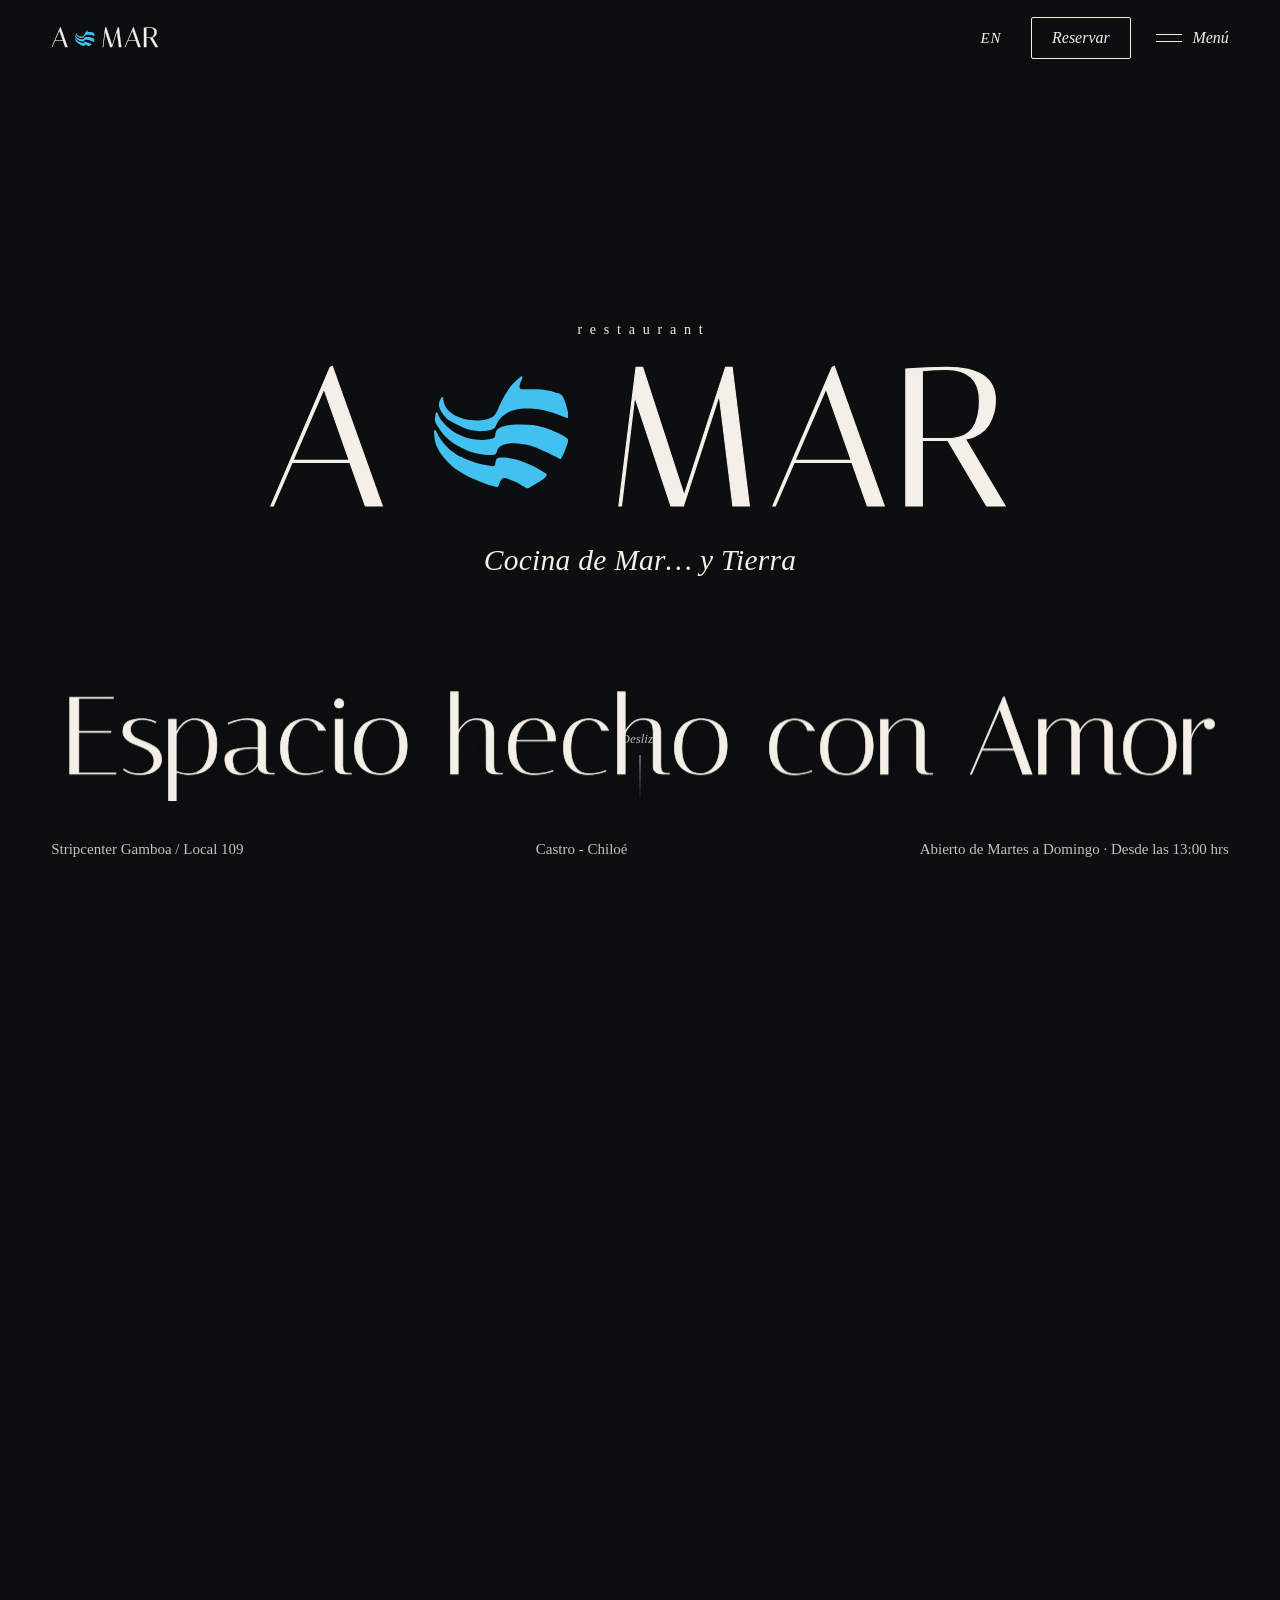
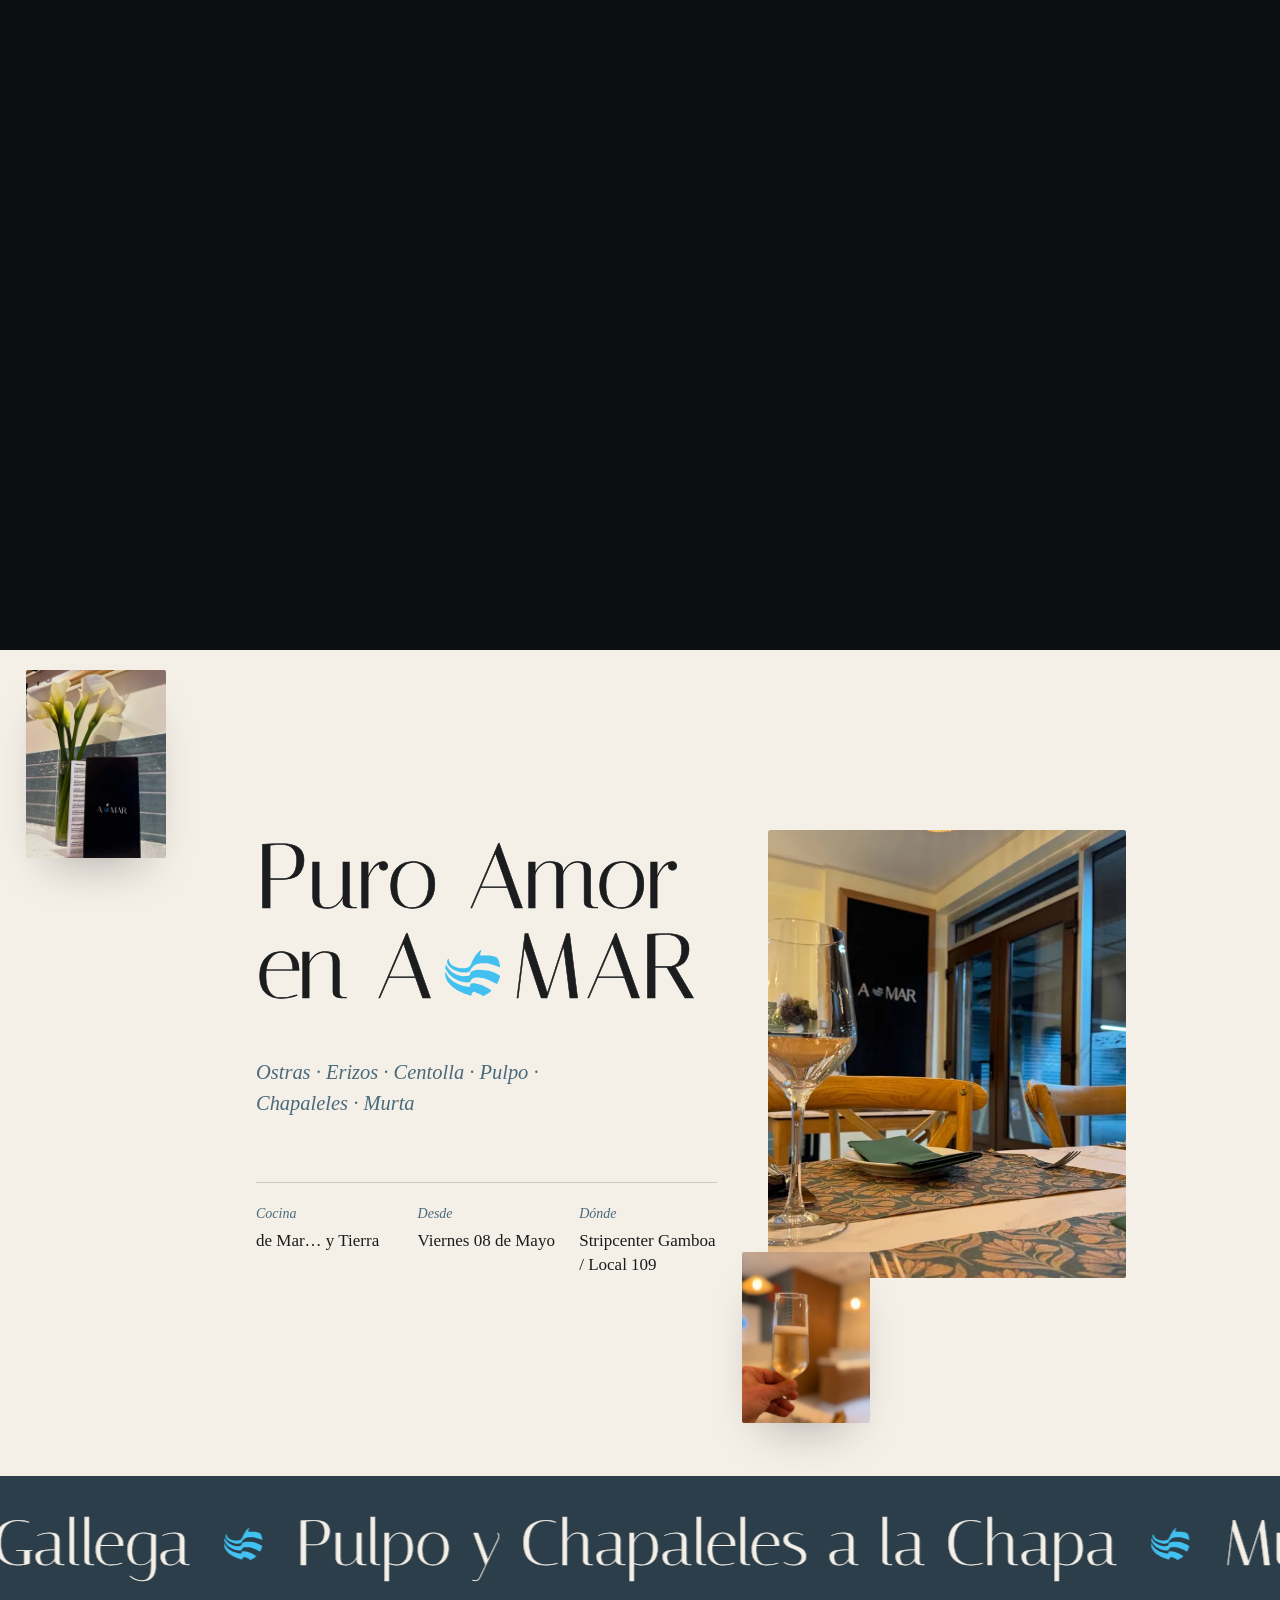
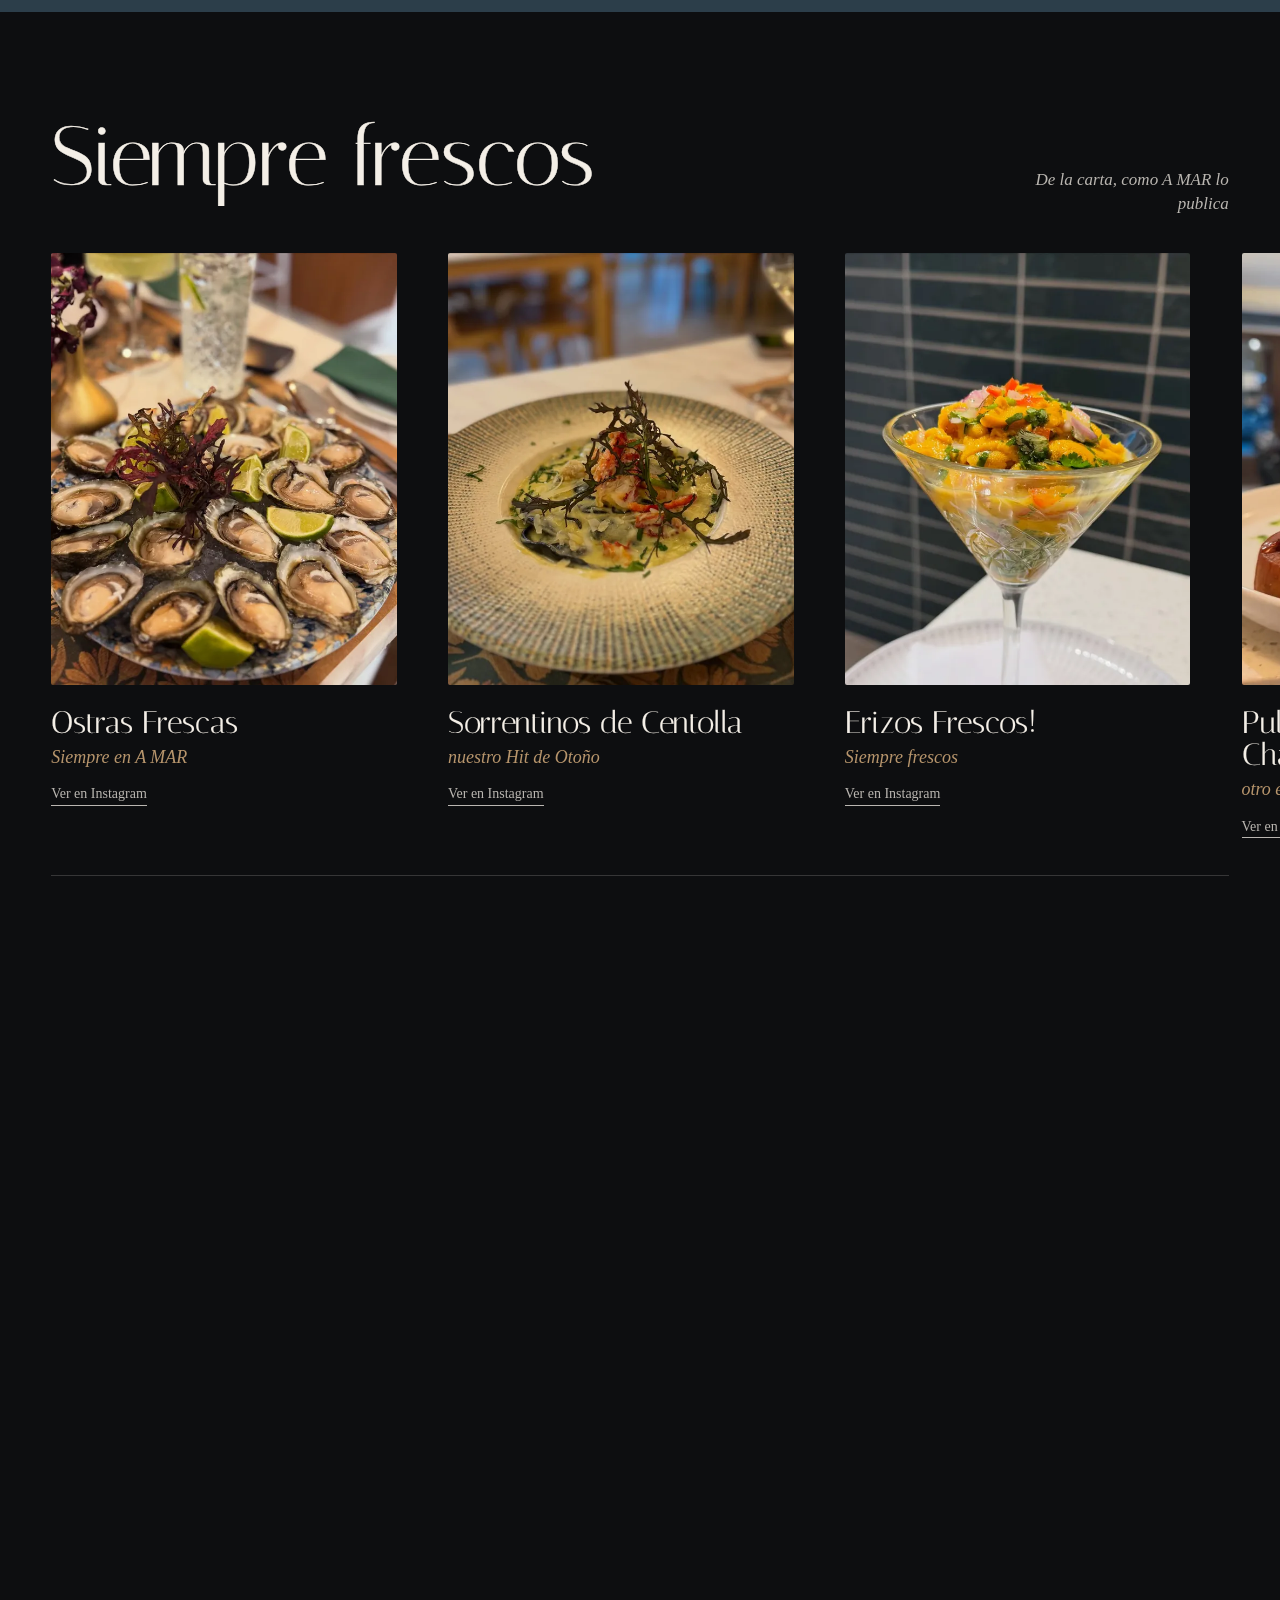
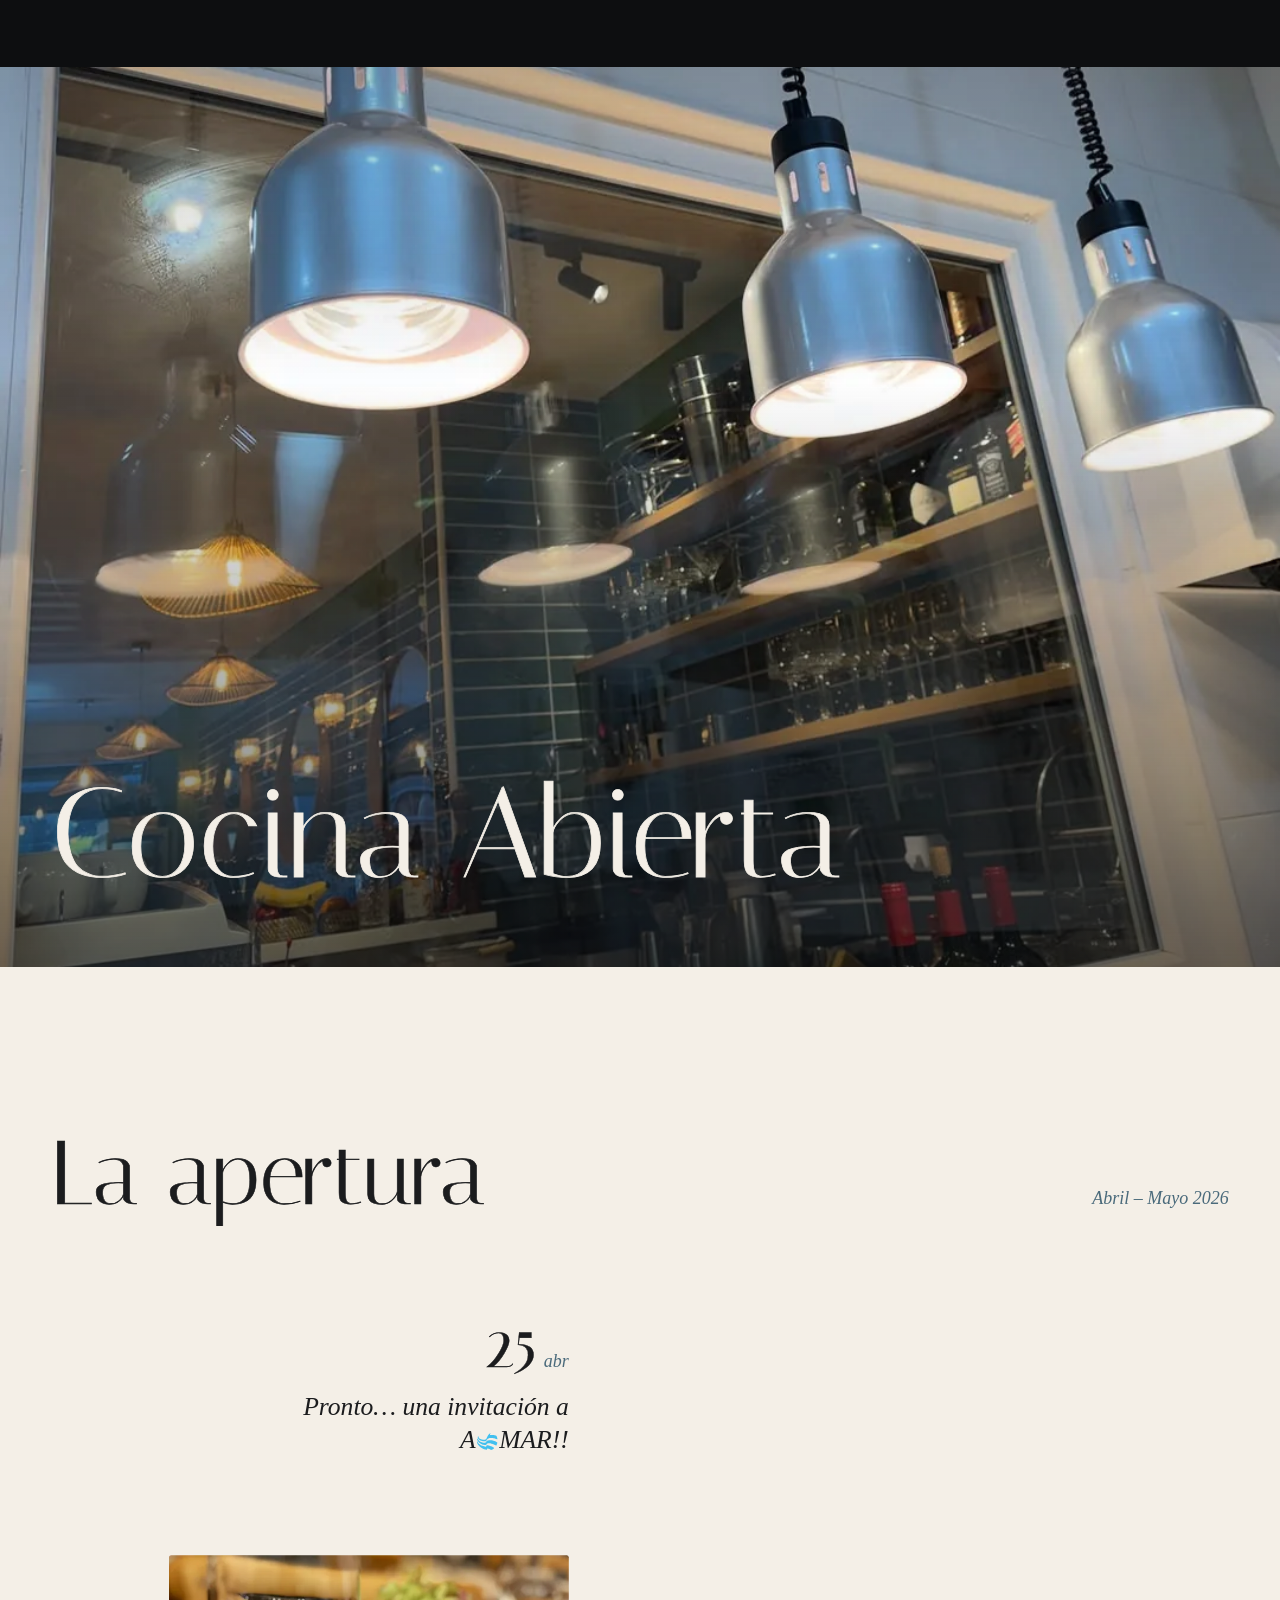
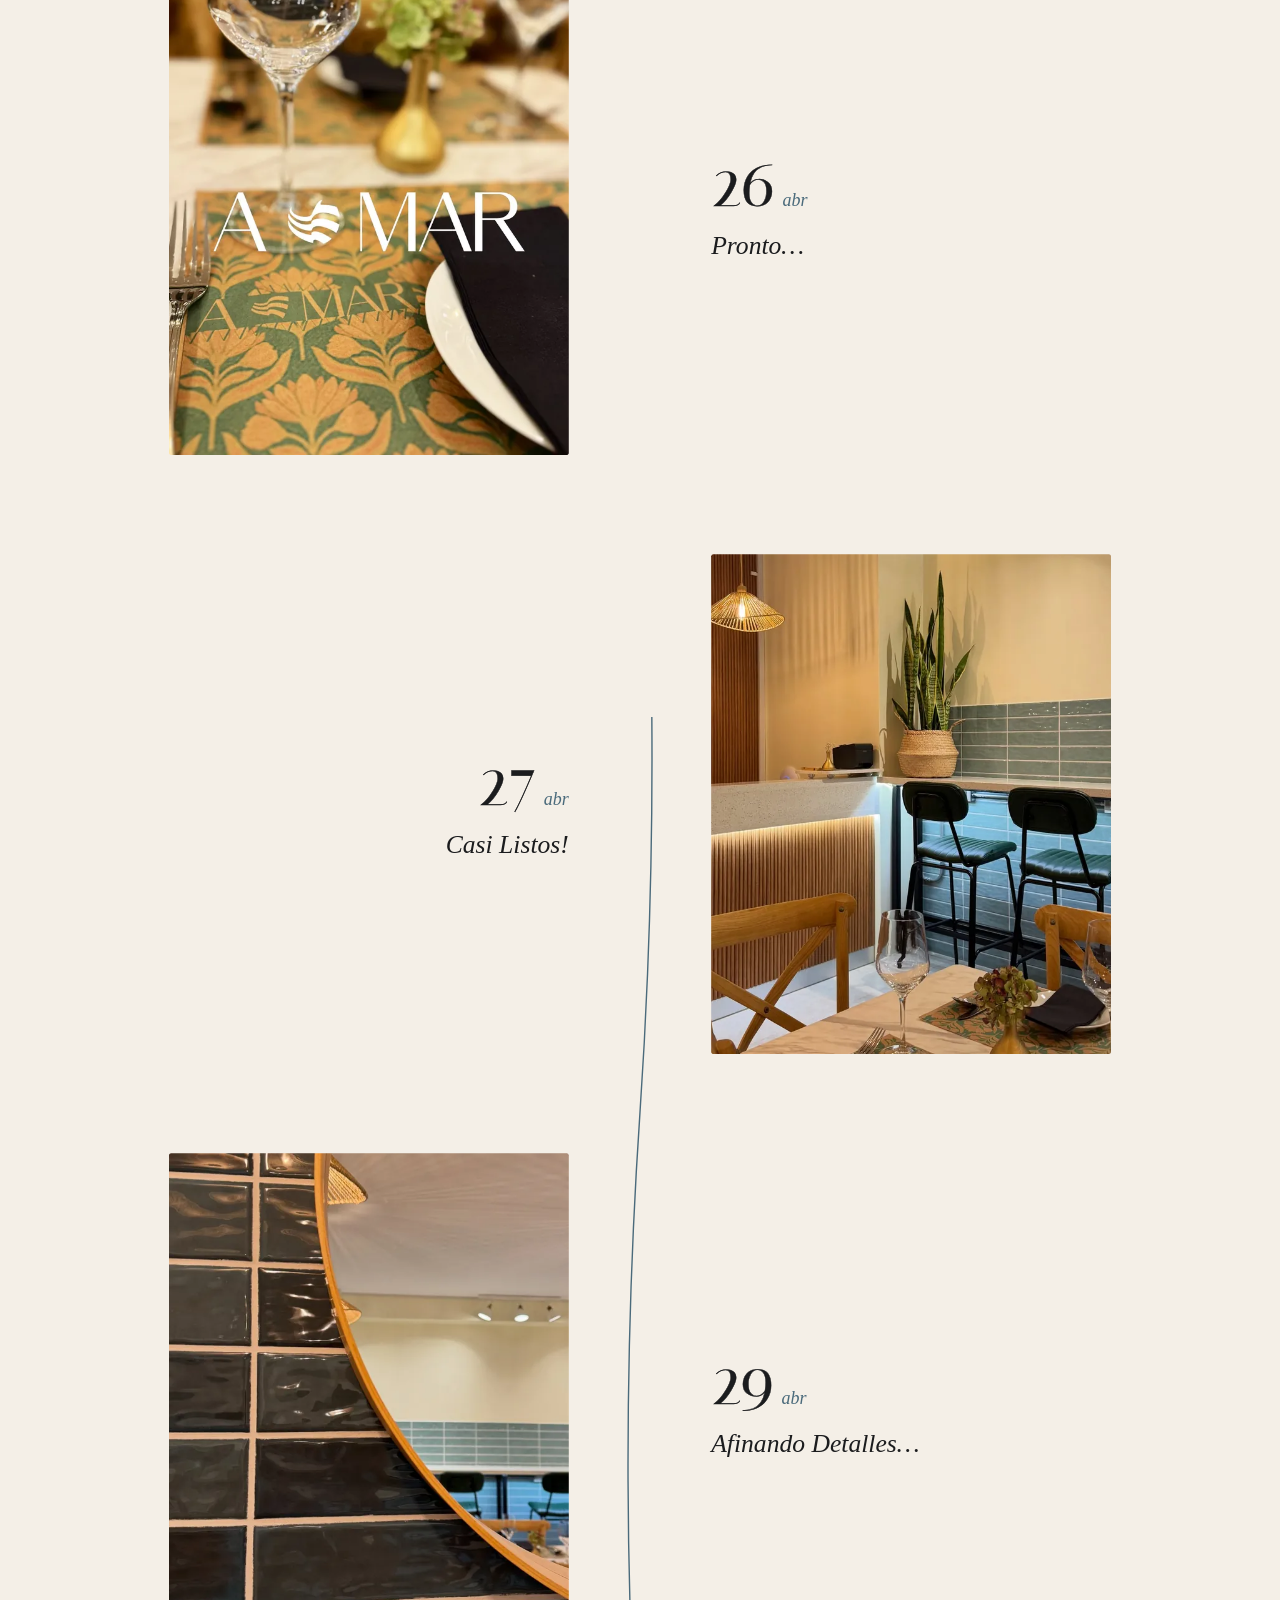
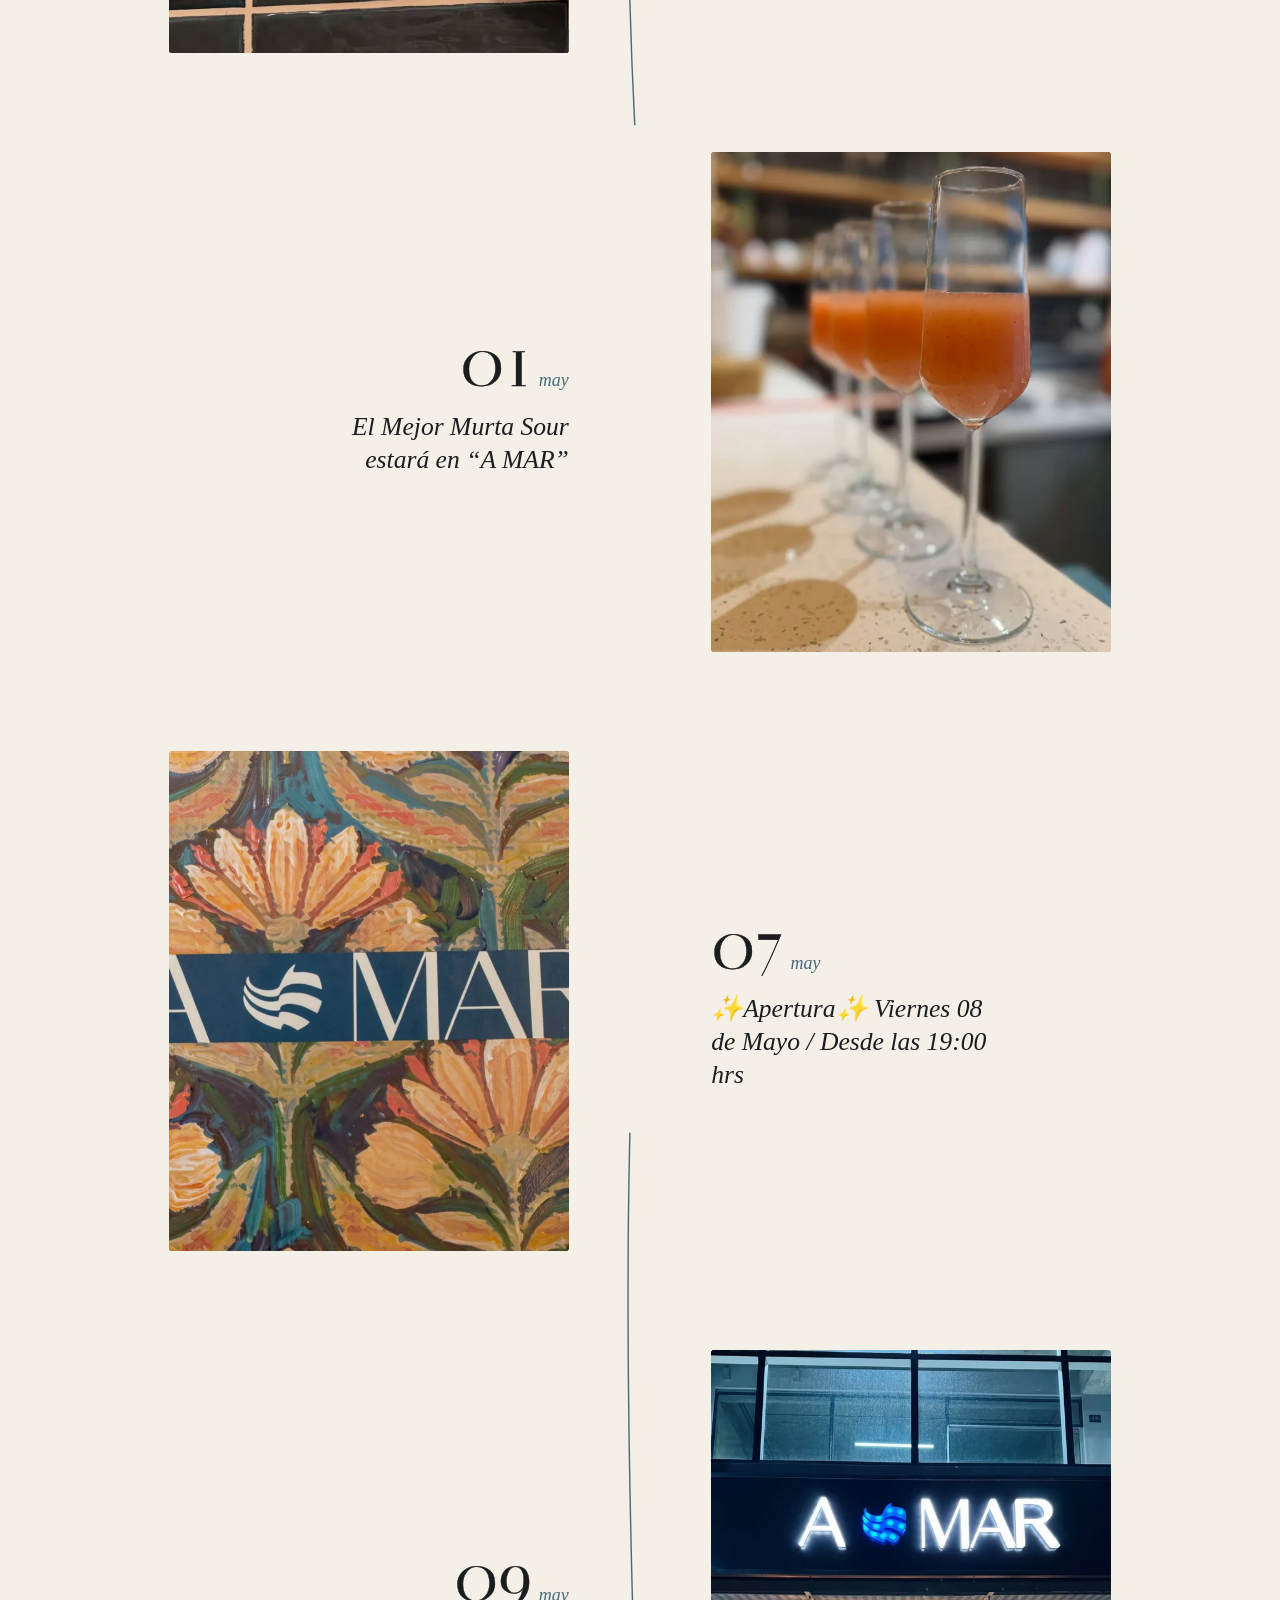
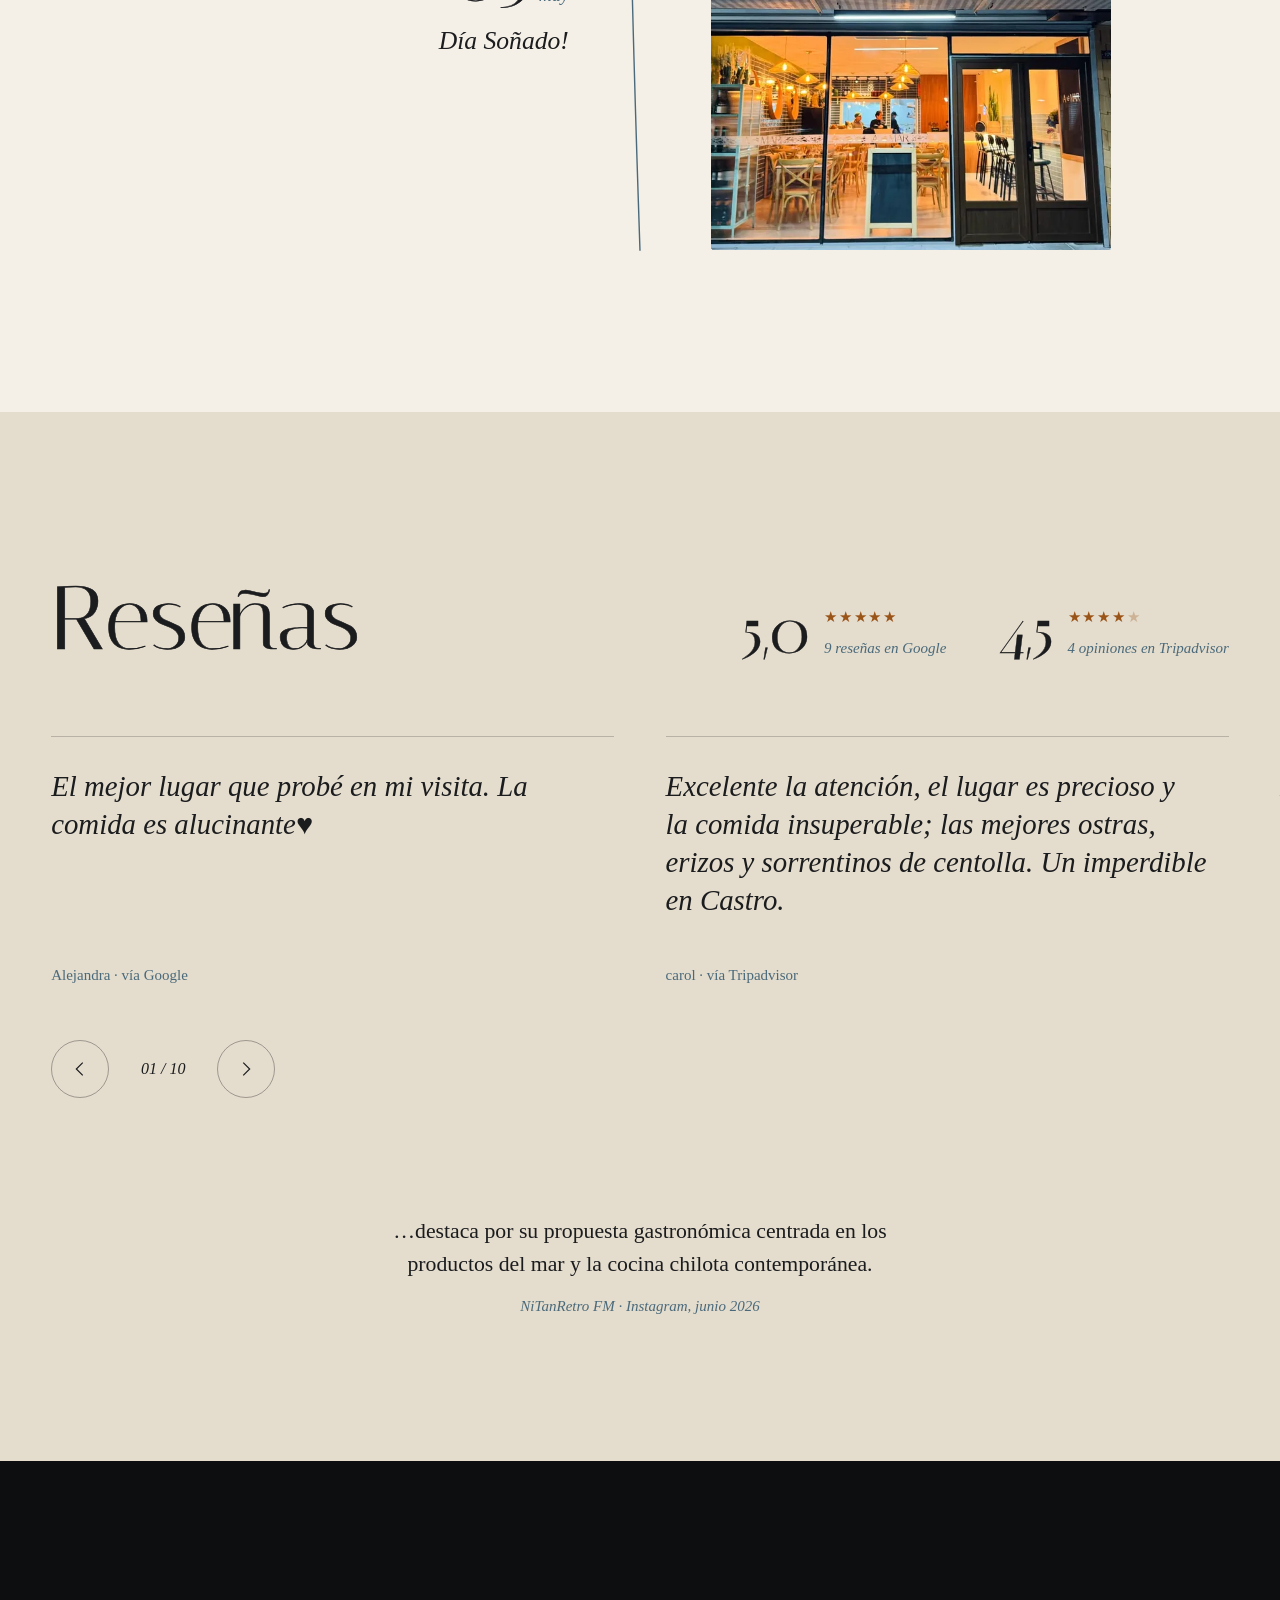
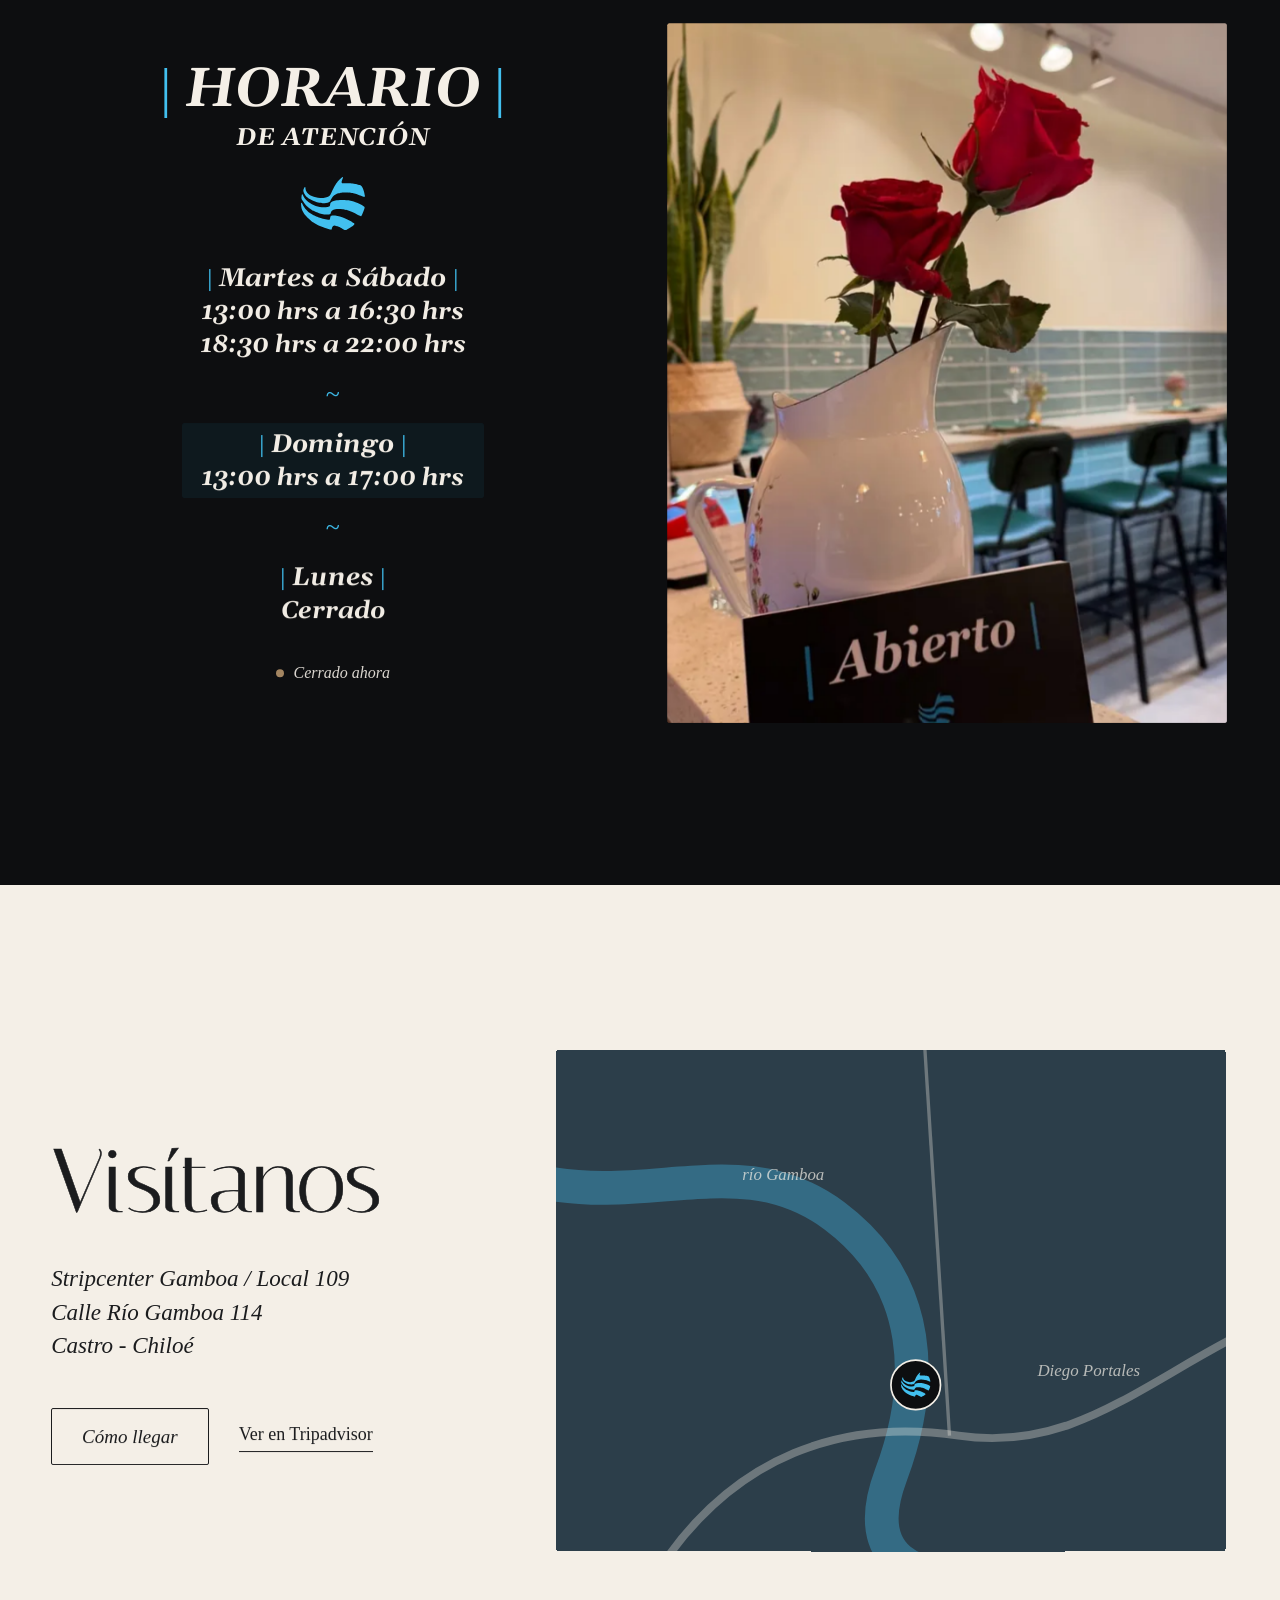
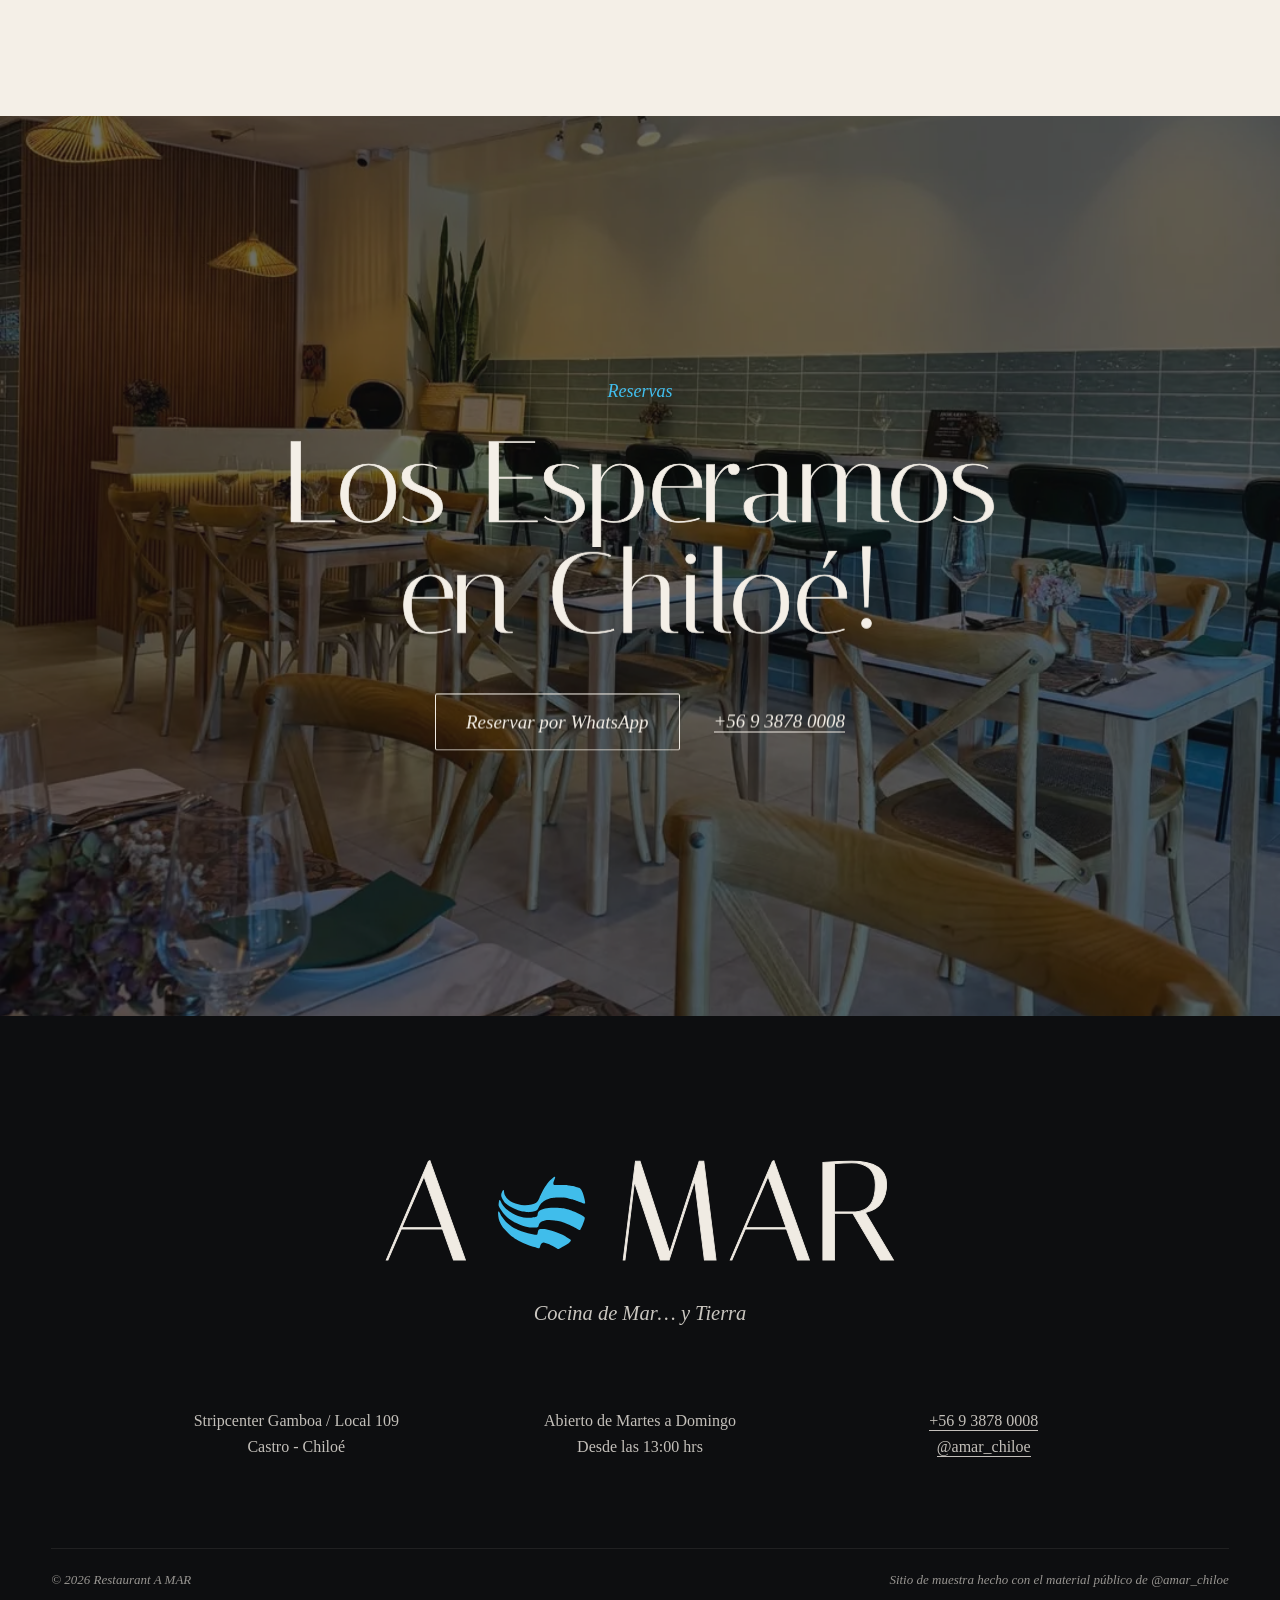
==== public/index.html @ 4e1a50ec "F06–F16: guion, medios, dirección de arte y sitio completo (portada con la ola como ventana, carta, " ====
<!doctype html>
<html lang="es" class="no-js">
<head>
<meta charset="utf-8">
<meta name="viewport" content="width=device-width, initial-scale=1, viewport-fit=cover">
<title data-title-en="A MAR · Cocina de Mar… y Tierra · Castro, Chiloé">A MAR · Cocina de Mar… y Tierra · Castro, Chiloé</title>
<meta name="description" content="Restaurant A MAR, cocina de mar… y tierra en el Stripcenter Gamboa, local 109, Castro, Chiloé. Ostras y erizos frescos, sorrentinos de centolla, pulpo a la gallega y murta sour. Abierto de martes a domingo desde las 13:00 hrs." data-meta-en="Restaurant A MAR, sea… and land cooking at Stripcenter Gamboa, unit 109, Castro, Chiloé. Fresh oysters and sea urchin, crab sorrentinos, Galician octopus and murta sour. Open Tuesday to Sunday from 1 pm.">
<meta name="theme-color" content="#0d0e10">
<link rel="canonical" href="https://amarchiloe.pages.dev/">
<meta property="og:title" content="A MAR · Cocina de Mar… y Tierra">
<meta property="og:description" content="Restaurant en el Stripcenter Gamboa, local 109 · Castro, Chiloé. Abierto de martes a domingo desde las 13:00 hrs.">
<meta property="og:image" content="https://amarchiloe.pages.dev/assets/og.jpg">
<meta property="og:image:width" content="1200">
<meta property="og:image:height" content="630">
<meta property="og:image:alt" content="Logotipo de A MAR sobre el salón del restaurante">
<meta property="og:type" content="website">
<meta property="og:locale" content="es_CL">
<meta property="og:locale:alternate" content="en_US">
<meta property="og:site_name" content="A MAR">
<meta property="og:url" content="https://amarchiloe.pages.dev/">
<meta name="twitter:card" content="summary_large_image">
<meta name="twitter:title" content="A MAR · Cocina de Mar… y Tierra">
<meta name="twitter:image" content="https://amarchiloe.pages.dev/assets/og.jpg">
<link rel="icon" href="brand/logo/favicon.svg" type="image/svg+xml">
<link rel="icon" href="brand/logo/favicon.ico" sizes="48x48">
<link rel="apple-touch-icon" href="brand/logo/favicon-180.png">
<link rel="preload" href="assets/fonts/italiana-latin-400-normal.woff2" as="font" type="font/woff2" crossorigin>
<link rel="preload" href="assets/fonts/gelasio-latin-400-normal.woff2" as="font" type="font/woff2" crossorigin>
<link rel="preload" href="assets/fonts/gelasio-latin-400-italic.woff2" as="font" type="font/woff2" crossorigin>
<link rel="preload" href="assets/fonts/gelasio-latin-700-italic.woff2" as="font" type="font/woff2" crossorigin>
<link rel="preload" href="assets/img/salon-1800.webp" as="image" type="image/webp">
<link rel="stylesheet" href="css/main.css">
<script>document.documentElement.classList.replace('no-js','js');if(matchMedia('(prefers-reduced-motion: reduce)').matches)document.documentElement.classList.add('reduced');</script>
<script type="application/ld+json">
{"@context":"https://schema.org","@type":"Restaurant","name":"A MAR","alternateName":"Restaurant A MAR","url":"https://amarchiloe.pages.dev/","image":"https://amarchiloe.pages.dev/assets/og.jpg","telephone":"+56 9 3878 0008","servesCuisine":["Pescados y mariscos","Chilena"],"address":{"@type":"PostalAddress","streetAddress":"Calle Río Gamboa 114, local 109","addressLocality":"Castro","addressRegion":"Los Lagos","postalCode":"5700000","addressCountry":"CL"},"geo":{"@type":"GeoCoordinates","latitude":-42.4805899,"longitude":-73.7720604},"openingHoursSpecification":[{"@type":"OpeningHoursSpecification","dayOfWeek":["Tuesday","Wednesday","Thursday","Friday","Saturday"],"opens":"13:00","closes":"16:30"},{"@type":"OpeningHoursSpecification","dayOfWeek":["Tuesday","Wednesday","Thursday","Friday","Saturday"],"opens":"18:30","closes":"22:00"},{"@type":"OpeningHoursSpecification","dayOfWeek":"Sunday","opens":"13:00","closes":"17:00"}],"sameAs":["https://www.instagram.com/amar_chiloe/","https://www.tripadvisor.cl/Restaurant_Review-g317804-d34499300-Reviews-A_Mar_Chiloe-Castro_Isla_Chiloe_Los_Lagos_Region.html"]}
</script>
</head>
<body>
<a class="skip" href="#main" data-l="Skip to content">Saltar al contenido</a>

<div class="pre" id="pre" aria-hidden="true">
  <svg class="pre__iso" viewBox="0 0 100 83.35"><path d="M69.92 83.09C70.17 83 70.78 82.69 71.27 82.39C72.58 81.62 73.6 81.02 75.25 80.08C79.19 77.83 80.64 76.83 82.08 75.42C83.93 73.57 83.98 73.01 82.42 71.99C82.21 71.85 81.75 71.54 81.4 71.29C81.04 71.04 80.23 70.53 79.61 70.15C78.98 69.77 78.34 69.37 78.19 69.27C77.43 68.76 74.05 66.98 72.52 66.28C66.59 63.6 61.88 62 57.22 61.11C53.75 60.44 52.97 60.35 50.84 60.34C47.78 60.33 46.51 60.78 46 62.08C45.88 62.39 45.46 64.3 45.32 65.24C45.19 65.99 45.09 66.27 44.82 66.52C44.42 66.9 44.13 66.92 42.31 66.67C36.61 65.88 31.78 64.69 26.79 62.83C25.13 62.21 22.23 60.97 21.49 60.57C21.22 60.42 20.58 60.13 20.07 59.92C19.56 59.72 19.01 59.48 18.86 59.4C18.19 59.07 16.28 57.92 15.82 57.58C15.55 57.38 14.93 56.93 14.43 56.59C10.41 53.8 7.22 50.46 4.58 46.32C3.44 44.51 3.21 44.1 2.23 42.09C1.34 40.28 1.17 40.04 0.76 40.04C0.22 40.04 -0 40.73 0.07 42.2C0.28 47.22 1.09 50.63 2.88 54.01C3.5 55.21 3.95 55.95 5.21 57.86C5.44 58.21 5.86 58.76 6.14 59.08C6.43 59.4 6.92 59.96 7.24 60.33C10.67 64.3 14.94 68.31 17.26 69.75C17.55 69.93 18.2 70.35 18.7 70.68C19.21 71.02 19.83 71.41 20.08 71.54C20.33 71.68 20.87 72 21.27 72.25C21.68 72.5 22.5 72.96 23.1 73.28C23.69 73.59 24.42 73.99 24.72 74.16C27.33 75.68 35.71 79.17 39.24 80.21C39.75 80.36 40.82 80.7 41.6 80.95C42.37 81.21 43.53 81.55 44.16 81.72C44.8 81.89 45.58 82.11 45.92 82.2C47.39 82.61 47.66 82.4 48.26 80.33C48.83 78.33 49.21 77.62 50.25 76.63C51.55 75.37 52.32 75.34 55.13 76.42C55.6 76.61 56.43 76.93 56.99 77.14C59.69 78.19 60.89 78.73 62.67 79.71C63.5 80.17 66.8 82.13 67.96 82.84C68.68 83.3 69.17 83.36 69.92 83.09ZM94.07 61.28C94.18 61.18 94.36 60.92 94.49 60.69C94.61 60.45 94.9 59.91 95.14 59.48C96.05 57.84 97.61 54.06 98.65 50.94C99.92 47.18 99.85 46.84 97.34 45.18C94.9 43.56 89.36 40.96 85.18 39.48C84.6 39.28 83.73 38.96 83.25 38.77C82.01 38.3 80.25 37.8 77.28 37.11C74.27 36.41 74.05 36.38 65.33 35.98C61.55 35.81 56.77 36.12 53.83 36.73C49.97 37.53 46.98 39.12 46.15 40.8C45.84 41.44 45.76 41.75 45.48 43.28C45.07 45.55 44.75 45.91 42.66 46.48C41.82 46.72 39.57 47.1 38.12 47.26C37.06 47.38 33.86 47.43 32.67 47.34C27.8 46.96 24.43 46.09 19.59 43.93C17.37 42.96 15.43 41.83 12.7 39.95C10.38 38.36 8.15 36.31 6.81 34.54C6.47 34.09 6.01 33.5 5.77 33.21C4.93 32.2 3.96 30.47 3.1 28.47C2.52 27.13 2.34 26.87 1.97 26.87C1.47 26.87 1.25 27.41 0.98 29.34C0.4 33.42 0.5 33.85 2.72 37.27C5.37 41.34 6.55 42.91 8.45 44.81C11 47.37 13.97 49.68 16.92 51.38C18.63 52.36 18.88 52.49 20.29 53.18C24.99 55.49 26.9 56.22 30.96 57.24C35.5 58.4 40.45 58.86 43.82 58.46C45.32 58.28 46.1 57.74 46.4 56.65C47.05 54.26 47.5 53.47 48.85 52.39C49.83 51.59 51.32 50.95 53.57 50.36C56.36 49.64 61.14 49.67 65.19 50.44C65.77 50.54 66.76 50.73 67.39 50.84C68.93 51.13 72.17 51.82 72.73 52C76.35 53.1 83.59 56.3 88.28 58.85C88.71 59.08 89.44 59.44 89.92 59.65C90.81 60.04 91.07 60.18 91.92 60.73C93.1 61.48 93.66 61.62 94.07 61.28ZM36.5 40.85C40.5 40.69 43.45 39.88 44.79 38.57C45.4 37.96 45.63 37.62 46.12 36.54C46.69 35.27 47.58 33.62 48 33.05C48.18 32.79 48.54 32.29 48.78 31.94C49.66 30.63 51.58 28.91 53.27 27.92C55.82 26.41 56.19 26.24 58.44 25.54C60.88 24.77 61.26 24.69 63.33 24.42C65.6 24.12 70.85 24 73.46 24.2C76.98 24.46 78.82 24.71 80.65 25.19C81.08 25.29 82.31 25.6 83.39 25.86C84.47 26.12 85.83 26.5 86.43 26.71C87.02 26.9 88.22 27.3 89.09 27.58C89.96 27.87 90.97 28.22 91.32 28.37C91.67 28.52 92.34 28.78 92.81 28.95C93.27 29.11 94.08 29.41 94.61 29.61C95.13 29.82 95.99 30.13 96.5 30.31C97.01 30.49 97.73 30.75 98.11 30.88C98.84 31.15 99.1 31.17 99.46 31.03C99.96 30.82 100 30.37 99.66 28.64C99.54 27.98 99.35 27.01 99.26 26.47C98.97 24.81 97.65 20.2 96.95 18.45C95.84 15.65 95.05 14.41 93.86 13.58C93.18 13.11 92.83 12.97 91.66 12.66C91.12 12.53 90.08 12.21 89.36 11.97C88.64 11.73 87.57 11.43 87 11.3C86.43 11.18 85.78 11.02 85.57 10.97C84.97 10.81 80.59 10.08 79.57 9.97C78.23 9.81 75.68 9.71 74.07 9.75C73.29 9.76 71.01 9.81 69.01 9.85C64.56 9.95 64.45 9.95 63.93 9.44C63.03 8.57 63.27 6.79 64.71 3.53C65.49 1.78 65.71 0.66 65.36 0.31C65.06 0 64.66 0.13 63.79 0.84C63.24 1.29 62.96 1.55 60.81 3.55C59.14 5.11 56.95 7.48 56.33 8.41C56.18 8.63 55.85 9.1 55.59 9.45C54.98 10.29 53.81 12.09 52.89 13.61C51.84 15.33 48.62 21.81 47.57 24.31C46.27 27.39 45.02 29.27 43.71 30.13C40.79 32.05 35.67 33.06 29.83 32.88C25.28 32.73 20.96 31.72 16.92 29.88C13.12 28.14 9.71 25.1 8.28 22.18C7.41 20.4 7.23 19.78 6.97 17.68C6.78 16.19 6.74 16.02 6.52 15.8C6.07 15.35 5.45 15.92 4.7 17.5C3.27 20.51 3.29 22.16 4.81 25.39C5.22 26.25 5.41 26.57 6.44 28.06C7.56 29.68 8.17 30.37 9.35 31.42C10.42 32.37 10.74 32.61 11.46 33.02C11.81 33.22 12.38 33.56 12.73 33.79C14.33 34.79 18.63 36.94 21.04 37.93C23.51 38.95 26.53 39.9 28.36 40.25C29.55 40.48 32.53 40.82 33.7 40.87C34.72 40.91 34.97 40.91 36.5 40.85Z"/></svg>
</div>

<header class="nav" id="nav">
  <a class="nav__logo" href="#inicio" aria-label="A MAR, inicio" data-aria-en="A MAR, home">
    <span class="nav__a">A</span><svg class="nav__iso" viewBox="0 0 100 83.35" aria-hidden="true" focusable="false"><path d="M69.92 83.09C70.17 83 70.78 82.69 71.27 82.39C72.58 81.62 73.6 81.02 75.25 80.08C79.19 77.83 80.64 76.83 82.08 75.42C83.93 73.57 83.98 73.01 82.42 71.99C82.21 71.85 81.75 71.54 81.4 71.29C81.04 71.04 80.23 70.53 79.61 70.15C78.98 69.77 78.34 69.37 78.19 69.27C77.43 68.76 74.05 66.98 72.52 66.28C66.59 63.6 61.88 62 57.22 61.11C53.75 60.44 52.97 60.35 50.84 60.34C47.78 60.33 46.51 60.78 46 62.08C45.88 62.39 45.46 64.3 45.32 65.24C45.19 65.99 45.09 66.27 44.82 66.52C44.42 66.9 44.13 66.92 42.31 66.67C36.61 65.88 31.78 64.69 26.79 62.83C25.13 62.21 22.23 60.97 21.49 60.57C21.22 60.42 20.58 60.13 20.07 59.92C19.56 59.72 19.01 59.48 18.86 59.4C18.19 59.07 16.28 57.92 15.82 57.58C15.55 57.38 14.93 56.93 14.43 56.59C10.41 53.8 7.22 50.46 4.58 46.32C3.44 44.51 3.21 44.1 2.23 42.09C1.34 40.28 1.17 40.04 0.76 40.04C0.22 40.04 -0 40.73 0.07 42.2C0.28 47.22 1.09 50.63 2.88 54.01C3.5 55.21 3.95 55.95 5.21 57.86C5.44 58.21 5.86 58.76 6.14 59.08C6.43 59.4 6.92 59.96 7.24 60.33C10.67 64.3 14.94 68.31 17.26 69.75C17.55 69.93 18.2 70.35 18.7 70.68C19.21 71.02 19.83 71.41 20.08 71.54C20.33 71.68 20.87 72 21.27 72.25C21.68 72.5 22.5 72.96 23.1 73.28C23.69 73.59 24.42 73.99 24.72 74.16C27.33 75.68 35.71 79.17 39.24 80.21C39.75 80.36 40.82 80.7 41.6 80.95C42.37 81.21 43.53 81.55 44.16 81.72C44.8 81.89 45.58 82.11 45.92 82.2C47.39 82.61 47.66 82.4 48.26 80.33C48.83 78.33 49.21 77.62 50.25 76.63C51.55 75.37 52.32 75.34 55.13 76.42C55.6 76.61 56.43 76.93 56.99 77.14C59.69 78.19 60.89 78.73 62.67 79.71C63.5 80.17 66.8 82.13 67.96 82.84C68.68 83.3 69.17 83.36 69.92 83.09ZM94.07 61.28C94.18 61.18 94.36 60.92 94.49 60.69C94.61 60.45 94.9 59.91 95.14 59.48C96.05 57.84 97.61 54.06 98.65 50.94C99.92 47.18 99.85 46.84 97.34 45.18C94.9 43.56 89.36 40.96 85.18 39.48C84.6 39.28 83.73 38.96 83.25 38.77C82.01 38.3 80.25 37.8 77.28 37.11C74.27 36.41 74.05 36.38 65.33 35.98C61.55 35.81 56.77 36.12 53.83 36.73C49.97 37.53 46.98 39.12 46.15 40.8C45.84 41.44 45.76 41.75 45.48 43.28C45.07 45.55 44.75 45.91 42.66 46.48C41.82 46.72 39.57 47.1 38.12 47.26C37.06 47.38 33.86 47.43 32.67 47.34C27.8 46.96 24.43 46.09 19.59 43.93C17.37 42.96 15.43 41.83 12.7 39.95C10.38 38.36 8.15 36.31 6.81 34.54C6.47 34.09 6.01 33.5 5.77 33.21C4.93 32.2 3.96 30.47 3.1 28.47C2.52 27.13 2.34 26.87 1.97 26.87C1.47 26.87 1.25 27.41 0.98 29.34C0.4 33.42 0.5 33.85 2.72 37.27C5.37 41.34 6.55 42.91 8.45 44.81C11 47.37 13.97 49.68 16.92 51.38C18.63 52.36 18.88 52.49 20.29 53.18C24.99 55.49 26.9 56.22 30.96 57.24C35.5 58.4 40.45 58.86 43.82 58.46C45.32 58.28 46.1 57.74 46.4 56.65C47.05 54.26 47.5 53.47 48.85 52.39C49.83 51.59 51.32 50.95 53.57 50.36C56.36 49.64 61.14 49.67 65.19 50.44C65.77 50.54 66.76 50.73 67.39 50.84C68.93 51.13 72.17 51.82 72.73 52C76.35 53.1 83.59 56.3 88.28 58.85C88.71 59.08 89.44 59.44 89.92 59.65C90.81 60.04 91.07 60.18 91.92 60.73C93.1 61.48 93.66 61.62 94.07 61.28ZM36.5 40.85C40.5 40.69 43.45 39.88 44.79 38.57C45.4 37.96 45.63 37.62 46.12 36.54C46.69 35.27 47.58 33.62 48 33.05C48.18 32.79 48.54 32.29 48.78 31.94C49.66 30.63 51.58 28.91 53.27 27.92C55.82 26.41 56.19 26.24 58.44 25.54C60.88 24.77 61.26 24.69 63.33 24.42C65.6 24.12 70.85 24 73.46 24.2C76.98 24.46 78.82 24.71 80.65 25.19C81.08 25.29 82.31 25.6 83.39 25.86C84.47 26.12 85.83 26.5 86.43 26.71C87.02 26.9 88.22 27.3 89.09 27.58C89.96 27.87 90.97 28.22 91.32 28.37C91.67 28.52 92.34 28.78 92.81 28.95C93.27 29.11 94.08 29.41 94.61 29.61C95.13 29.82 95.99 30.13 96.5 30.31C97.01 30.49 97.73 30.75 98.11 30.88C98.84 31.15 99.1 31.17 99.46 31.03C99.96 30.82 100 30.37 99.66 28.64C99.54 27.98 99.35 27.01 99.26 26.47C98.97 24.81 97.65 20.2 96.95 18.45C95.84 15.65 95.05 14.41 93.86 13.58C93.18 13.11 92.83 12.97 91.66 12.66C91.12 12.53 90.08 12.21 89.36 11.97C88.64 11.73 87.57 11.43 87 11.3C86.43 11.18 85.78 11.02 85.57 10.97C84.97 10.81 80.59 10.08 79.57 9.97C78.23 9.81 75.68 9.71 74.07 9.75C73.29 9.76 71.01 9.81 69.01 9.85C64.56 9.95 64.45 9.95 63.93 9.44C63.03 8.57 63.27 6.79 64.71 3.53C65.49 1.78 65.71 0.66 65.36 0.31C65.06 0 64.66 0.13 63.79 0.84C63.24 1.29 62.96 1.55 60.81 3.55C59.14 5.11 56.95 7.48 56.33 8.41C56.18 8.63 55.85 9.1 55.59 9.45C54.98 10.29 53.81 12.09 52.89 13.61C51.84 15.33 48.62 21.81 47.57 24.31C46.27 27.39 45.02 29.27 43.71 30.13C40.79 32.05 35.67 33.06 29.83 32.88C25.28 32.73 20.96 31.72 16.92 29.88C13.12 28.14 9.71 25.1 8.28 22.18C7.41 20.4 7.23 19.78 6.97 17.68C6.78 16.19 6.74 16.02 6.52 15.8C6.07 15.35 5.45 15.92 4.7 17.5C3.27 20.51 3.29 22.16 4.81 25.39C5.22 26.25 5.41 26.57 6.44 28.06C7.56 29.68 8.17 30.37 9.35 31.42C10.42 32.37 10.74 32.61 11.46 33.02C11.81 33.22 12.38 33.56 12.73 33.79C14.33 34.79 18.63 36.94 21.04 37.93C23.51 38.95 26.53 39.9 28.36 40.25C29.55 40.48 32.53 40.82 33.7 40.87C34.72 40.91 34.97 40.91 36.5 40.85Z"/></svg><span class="nav__mar">MAR</span>
  </a>
  <div class="nav__right">
    <button class="nav__lang" id="lang" type="button" aria-label="Ver el sitio en inglés" data-aria-en="View the site in Spanish"><span aria-hidden="true" data-l="ES">EN</span></button>
    <a class="nav__book magnet" href="https://wa.me/message/PLLYWRQYPFITD1" target="_blank" rel="noopener" data-l="Book">Reservar</a>
    <button class="nav__menu" id="menuBtn" type="button" aria-expanded="false" aria-controls="menu"><span class="nav__burger" aria-hidden="true"><i></i><i></i></span><span data-l="Menu">Menú</span></button>
  </div>
</header>

<div class="menu" id="menu" role="dialog" aria-modal="true" aria-label="Menú" data-aria-en="Menu" hidden>
  <button class="menu__close" id="menuClose" type="button"><span data-l="Close">Cerrar</span></button>
  <div class="menu__inner">
    <nav class="menu__nav" aria-label="Secciones" data-aria-en="Sections">
      <ol>
        <li><a href="#casa" data-img="assets/img/calas-800.webp"><span data-l="The house">La casa</span></a></li>
        <li><a href="#frescos" data-img="assets/img/ostras-800.webp"><span data-l="Always fresh">Siempre frescos</span></a></li>
        <li><a href="#apertura" data-img="assets/img/fachada-800.webp"><span data-l="The opening">La apertura</span></a></li>
        <li><a href="#resenas" data-img="assets/img/espumante-800.webp"><span data-l="Reviews">Reseñas</span></a></li>
        <li><a href="#horario" data-img="assets/img/rosas-800.webp"><span data-l="Opening hours">Horario</span></a></li>
        <li><a href="#visitanos" data-img="assets/img/barra-800.webp"><span data-l="Visit us">Visítanos</span></a></li>
      </ol>
    </nav>
    <figure class="menu__fig" aria-hidden="true"><img class="menu__img" src="assets/img/salon-800.webp" alt="" width="800" height="800"></figure>
    <div class="menu__foot">
      <p lang="es">Stripcenter Gamboa / Local 109<br>Castro - Chiloé</p>
      <p><a class="ul" href="tel:+56938780008">+56 9 3878 0008</a><br><a class="ul" href="https://www.instagram.com/amar_chiloe/" target="_blank" rel="noopener">@amar_chiloe</a></p>
    </div>
  </div>
</div>

<main id="main" tabindex="-1">

<!-- 1–2 · Portada y momento memorable -->
<section class="hero" id="inicio" data-theme="dark" aria-labelledby="h1">
  <div class="hero__sticky">
    <div class="hero__photo" aria-hidden="true">
      <img class="hero__img" src="assets/img/salon-1800.webp" srcset="assets/img/salon-800.webp 800w, assets/img/salon-1800.webp 1080w" sizes="100vw" width="1080" height="1080" alt="" fetchpriority="high" decoding="async" style="background-image:url([data-uri])">
    </div>
    <div class="hero__brand">
      <p class="hero__kicker" lang="es">restaurant</p>
      <h1 class="hero__logo" id="h1" aria-label="A MAR"><span class="hero__a" aria-hidden="true">A</span><span class="hero__isowrap" aria-hidden="true"><svg class="hero__iso" viewBox="0 0 100 83.35" aria-hidden="true" focusable="false"><path d="M69.92 83.09C70.17 83 70.78 82.69 71.27 82.39C72.58 81.62 73.6 81.02 75.25 80.08C79.19 77.83 80.64 76.83 82.08 75.42C83.93 73.57 83.98 73.01 82.42 71.99C82.21 71.85 81.75 71.54 81.4 71.29C81.04 71.04 80.23 70.53 79.61 70.15C78.98 69.77 78.34 69.37 78.19 69.27C77.43 68.76 74.05 66.98 72.52 66.28C66.59 63.6 61.88 62 57.22 61.11C53.75 60.44 52.97 60.35 50.84 60.34C47.78 60.33 46.51 60.78 46 62.08C45.88 62.39 45.46 64.3 45.32 65.24C45.19 65.99 45.09 66.27 44.82 66.52C44.42 66.9 44.13 66.92 42.31 66.67C36.61 65.88 31.78 64.69 26.79 62.83C25.13 62.21 22.23 60.97 21.49 60.57C21.22 60.42 20.58 60.13 20.07 59.92C19.56 59.72 19.01 59.48 18.86 59.4C18.19 59.07 16.28 57.92 15.82 57.58C15.55 57.38 14.93 56.93 14.43 56.59C10.41 53.8 7.22 50.46 4.58 46.32C3.44 44.51 3.21 44.1 2.23 42.09C1.34 40.28 1.17 40.04 0.76 40.04C0.22 40.04 -0 40.73 0.07 42.2C0.28 47.22 1.09 50.63 2.88 54.01C3.5 55.21 3.95 55.95 5.21 57.86C5.44 58.21 5.86 58.76 6.14 59.08C6.43 59.4 6.92 59.96 7.24 60.33C10.67 64.3 14.94 68.31 17.26 69.75C17.55 69.93 18.2 70.35 18.7 70.68C19.21 71.02 19.83 71.41 20.08 71.54C20.33 71.68 20.87 72 21.27 72.25C21.68 72.5 22.5 72.96 23.1 73.28C23.69 73.59 24.42 73.99 24.72 74.16C27.33 75.68 35.71 79.17 39.24 80.21C39.75 80.36 40.82 80.7 41.6 80.95C42.37 81.21 43.53 81.55 44.16 81.72C44.8 81.89 45.58 82.11 45.92 82.2C47.39 82.61 47.66 82.4 48.26 80.33C48.83 78.33 49.21 77.62 50.25 76.63C51.55 75.37 52.32 75.34 55.13 76.42C55.6 76.61 56.43 76.93 56.99 77.14C59.69 78.19 60.89 78.73 62.67 79.71C63.5 80.17 66.8 82.13 67.96 82.84C68.68 83.3 69.17 83.36 69.92 83.09ZM94.07 61.28C94.18 61.18 94.36 60.92 94.49 60.69C94.61 60.45 94.9 59.91 95.14 59.48C96.05 57.84 97.61 54.06 98.65 50.94C99.92 47.18 99.85 46.84 97.34 45.18C94.9 43.56 89.36 40.96 85.18 39.48C84.6 39.28 83.73 38.96 83.25 38.77C82.01 38.3 80.25 37.8 77.28 37.11C74.27 36.41 74.05 36.38 65.33 35.98C61.55 35.81 56.77 36.12 53.83 36.73C49.97 37.53 46.98 39.12 46.15 40.8C45.84 41.44 45.76 41.75 45.48 43.28C45.07 45.55 44.75 45.91 42.66 46.48C41.82 46.72 39.57 47.1 38.12 47.26C37.06 47.38 33.86 47.43 32.67 47.34C27.8 46.96 24.43 46.09 19.59 43.93C17.37 42.96 15.43 41.83 12.7 39.95C10.38 38.36 8.15 36.31 6.81 34.54C6.47 34.09 6.01 33.5 5.77 33.21C4.93 32.2 3.96 30.47 3.1 28.47C2.52 27.13 2.34 26.87 1.97 26.87C1.47 26.87 1.25 27.41 0.98 29.34C0.4 33.42 0.5 33.85 2.72 37.27C5.37 41.34 6.55 42.91 8.45 44.81C11 47.37 13.97 49.68 16.92 51.38C18.63 52.36 18.88 52.49 20.29 53.18C24.99 55.49 26.9 56.22 30.96 57.24C35.5 58.4 40.45 58.86 43.82 58.46C45.32 58.28 46.1 57.74 46.4 56.65C47.05 54.26 47.5 53.47 48.85 52.39C49.83 51.59 51.32 50.95 53.57 50.36C56.36 49.64 61.14 49.67 65.19 50.44C65.77 50.54 66.76 50.73 67.39 50.84C68.93 51.13 72.17 51.82 72.73 52C76.35 53.1 83.59 56.3 88.28 58.85C88.71 59.08 89.44 59.44 89.92 59.65C90.81 60.04 91.07 60.18 91.92 60.73C93.1 61.48 93.66 61.62 94.07 61.28ZM36.5 40.85C40.5 40.69 43.45 39.88 44.79 38.57C45.4 37.96 45.63 37.62 46.12 36.54C46.69 35.27 47.58 33.62 48 33.05C48.18 32.79 48.54 32.29 48.78 31.94C49.66 30.63 51.58 28.91 53.27 27.92C55.82 26.41 56.19 26.24 58.44 25.54C60.88 24.77 61.26 24.69 63.33 24.42C65.6 24.12 70.85 24 73.46 24.2C76.98 24.46 78.82 24.71 80.65 25.19C81.08 25.29 82.31 25.6 83.39 25.86C84.47 26.12 85.83 26.5 86.43 26.71C87.02 26.9 88.22 27.3 89.09 27.58C89.96 27.87 90.97 28.22 91.32 28.37C91.67 28.52 92.34 28.78 92.81 28.95C93.27 29.11 94.08 29.41 94.61 29.61C95.13 29.82 95.99 30.13 96.5 30.31C97.01 30.49 97.73 30.75 98.11 30.88C98.84 31.15 99.1 31.17 99.46 31.03C99.96 30.82 100 30.37 99.66 28.64C99.54 27.98 99.35 27.01 99.26 26.47C98.97 24.81 97.65 20.2 96.95 18.45C95.84 15.65 95.05 14.41 93.86 13.58C93.18 13.11 92.83 12.97 91.66 12.66C91.12 12.53 90.08 12.21 89.36 11.97C88.64 11.73 87.57 11.43 87 11.3C86.43 11.18 85.78 11.02 85.57 10.97C84.97 10.81 80.59 10.08 79.57 9.97C78.23 9.81 75.68 9.71 74.07 9.75C73.29 9.76 71.01 9.81 69.01 9.85C64.56 9.95 64.45 9.95 63.93 9.44C63.03 8.57 63.27 6.79 64.71 3.53C65.49 1.78 65.71 0.66 65.36 0.31C65.06 0 64.66 0.13 63.79 0.84C63.24 1.29 62.96 1.55 60.81 3.55C59.14 5.11 56.95 7.48 56.33 8.41C56.18 8.63 55.85 9.1 55.59 9.45C54.98 10.29 53.81 12.09 52.89 13.61C51.84 15.33 48.62 21.81 47.57 24.31C46.27 27.39 45.02 29.27 43.71 30.13C40.79 32.05 35.67 33.06 29.83 32.88C25.28 32.73 20.96 31.72 16.92 29.88C13.12 28.14 9.71 25.1 8.28 22.18C7.41 20.4 7.23 19.78 6.97 17.68C6.78 16.19 6.74 16.02 6.52 15.8C6.07 15.35 5.45 15.92 4.7 17.5C3.27 20.51 3.29 22.16 4.81 25.39C5.22 26.25 5.41 26.57 6.44 28.06C7.56 29.68 8.17 30.37 9.35 31.42C10.42 32.37 10.74 32.61 11.46 33.02C11.81 33.22 12.38 33.56 12.73 33.79C14.33 34.79 18.63 36.94 21.04 37.93C23.51 38.95 26.53 39.9 28.36 40.25C29.55 40.48 32.53 40.82 33.7 40.87C34.72 40.91 34.97 40.91 36.5 40.85Z"/></svg></span><span class="hero__mar" aria-hidden="true">MAR</span></h1>
      <p class="hero__tag" lang="es">Cocina de Mar… y Tierra</p>
    </div>
    <ul class="hero__foot" lang="es">
      <li>Stripcenter Gamboa / Local 109</li>
      <li>Castro - Chiloé</li>
      <li>Abierto de Martes a Domingo · Desde las 13:00 hrs</li>
    </ul>
    <p class="hero__cue" aria-hidden="true"><span data-l="Scroll">Desliza</span><i></i></p>
    <p class="hero__claim" lang="es"><span class="line"><span>Espacio hecho</span></span> <span class="line"><span>con Amor</span></span></p>
  </div>
</section>

<!-- 3 · La casa -->
<section class="casa" id="casa" data-theme="light" aria-labelledby="casa-h">
  <div class="casa__masses" aria-hidden="true">
    <div class="mass mass--1" data-speed="0.6"><img class="mass__img" src="assets/img/calas-800.webp" srcset="assets/img/calas-800.webp 800w, assets/img/calas-1800.webp 1080w" sizes="(min-width: 900px) 22vw, 40vw" width="1080" height="1080" alt="" loading="lazy" decoding="async" style="background-image:url([data-uri])"></div>
    <div class="mass mass--2" data-speed="1.25"><img class="mass__img" src="assets/img/espumante-800.webp" srcset="assets/img/espumante-800.webp 800w, assets/img/espumante-1800.webp 1440w" sizes="(min-width: 900px) 16vw, 34vw" width="1440" height="1440" alt="" loading="lazy" decoding="async" style="background-image:url([data-uri])"></div>
  </div>
  <div class="casa__text">
    <h2 class="casa__h" id="casa-h" lang="es" aria-label="Puro Amor en A MAR"><span class="line"><span>Puro Amor</span></span> <span class="line"><span>en A<svg class="casa__iso" viewBox="0 0 100 83.35" aria-hidden="true" focusable="false"><path d="M69.92 83.09C70.17 83 70.78 82.69 71.27 82.39C72.58 81.62 73.6 81.02 75.25 80.08C79.19 77.83 80.64 76.83 82.08 75.42C83.93 73.57 83.98 73.01 82.42 71.99C82.21 71.85 81.75 71.54 81.4 71.29C81.04 71.04 80.23 70.53 79.61 70.15C78.98 69.77 78.34 69.37 78.19 69.27C77.43 68.76 74.05 66.98 72.52 66.28C66.59 63.6 61.88 62 57.22 61.11C53.75 60.44 52.97 60.35 50.84 60.34C47.78 60.33 46.51 60.78 46 62.08C45.88 62.39 45.46 64.3 45.32 65.24C45.19 65.99 45.09 66.27 44.82 66.52C44.42 66.9 44.13 66.92 42.31 66.67C36.61 65.88 31.78 64.69 26.79 62.83C25.13 62.21 22.23 60.97 21.49 60.57C21.22 60.42 20.58 60.13 20.07 59.92C19.56 59.72 19.01 59.48 18.86 59.4C18.19 59.07 16.28 57.92 15.82 57.58C15.55 57.38 14.93 56.93 14.43 56.59C10.41 53.8 7.22 50.46 4.58 46.32C3.44 44.51 3.21 44.1 2.23 42.09C1.34 40.28 1.17 40.04 0.76 40.04C0.22 40.04 -0 40.73 0.07 42.2C0.28 47.22 1.09 50.63 2.88 54.01C3.5 55.21 3.95 55.95 5.21 57.86C5.44 58.21 5.86 58.76 6.14 59.08C6.43 59.4 6.92 59.96 7.24 60.33C10.67 64.3 14.94 68.31 17.26 69.75C17.55 69.93 18.2 70.35 18.7 70.68C19.21 71.02 19.83 71.41 20.08 71.54C20.33 71.68 20.87 72 21.27 72.25C21.68 72.5 22.5 72.96 23.1 73.28C23.69 73.59 24.42 73.99 24.72 74.16C27.33 75.68 35.71 79.17 39.24 80.21C39.75 80.36 40.82 80.7 41.6 80.95C42.37 81.21 43.53 81.55 44.16 81.72C44.8 81.89 45.58 82.11 45.92 82.2C47.39 82.61 47.66 82.4 48.26 80.33C48.83 78.33 49.21 77.62 50.25 76.63C51.55 75.37 52.32 75.34 55.13 76.42C55.6 76.61 56.43 76.93 56.99 77.14C59.69 78.19 60.89 78.73 62.67 79.71C63.5 80.17 66.8 82.13 67.96 82.84C68.68 83.3 69.17 83.36 69.92 83.09ZM94.07 61.28C94.18 61.18 94.36 60.92 94.49 60.69C94.61 60.45 94.9 59.91 95.14 59.48C96.05 57.84 97.61 54.06 98.65 50.94C99.92 47.18 99.85 46.84 97.34 45.18C94.9 43.56 89.36 40.96 85.18 39.48C84.6 39.28 83.73 38.96 83.25 38.77C82.01 38.3 80.25 37.8 77.28 37.11C74.27 36.41 74.05 36.38 65.33 35.98C61.55 35.81 56.77 36.12 53.83 36.73C49.97 37.53 46.98 39.12 46.15 40.8C45.84 41.44 45.76 41.75 45.48 43.28C45.07 45.55 44.75 45.91 42.66 46.48C41.82 46.72 39.57 47.1 38.12 47.26C37.06 47.38 33.86 47.43 32.67 47.34C27.8 46.96 24.43 46.09 19.59 43.93C17.37 42.96 15.43 41.83 12.7 39.95C10.38 38.36 8.15 36.31 6.81 34.54C6.47 34.09 6.01 33.5 5.77 33.21C4.93 32.2 3.96 30.47 3.1 28.47C2.52 27.13 2.34 26.87 1.97 26.87C1.47 26.87 1.25 27.41 0.98 29.34C0.4 33.42 0.5 33.85 2.72 37.27C5.37 41.34 6.55 42.91 8.45 44.81C11 47.37 13.97 49.68 16.92 51.38C18.63 52.36 18.88 52.49 20.29 53.18C24.99 55.49 26.9 56.22 30.96 57.24C35.5 58.4 40.45 58.86 43.82 58.46C45.32 58.28 46.1 57.74 46.4 56.65C47.05 54.26 47.5 53.47 48.85 52.39C49.83 51.59 51.32 50.95 53.57 50.36C56.36 49.64 61.14 49.67 65.19 50.44C65.77 50.54 66.76 50.73 67.39 50.84C68.93 51.13 72.17 51.82 72.73 52C76.35 53.1 83.59 56.3 88.28 58.85C88.71 59.08 89.44 59.44 89.92 59.65C90.81 60.04 91.07 60.18 91.92 60.73C93.1 61.48 93.66 61.62 94.07 61.28ZM36.5 40.85C40.5 40.69 43.45 39.88 44.79 38.57C45.4 37.96 45.63 37.62 46.12 36.54C46.69 35.27 47.58 33.62 48 33.05C48.18 32.79 48.54 32.29 48.78 31.94C49.66 30.63 51.58 28.91 53.27 27.92C55.82 26.41 56.19 26.24 58.44 25.54C60.88 24.77 61.26 24.69 63.33 24.42C65.6 24.12 70.85 24 73.46 24.2C76.98 24.46 78.82 24.71 80.65 25.19C81.08 25.29 82.31 25.6 83.39 25.86C84.47 26.12 85.83 26.5 86.43 26.71C87.02 26.9 88.22 27.3 89.09 27.58C89.96 27.87 90.97 28.22 91.32 28.37C91.67 28.52 92.34 28.78 92.81 28.95C93.27 29.11 94.08 29.41 94.61 29.61C95.13 29.82 95.99 30.13 96.5 30.31C97.01 30.49 97.73 30.75 98.11 30.88C98.84 31.15 99.1 31.17 99.46 31.03C99.96 30.82 100 30.37 99.66 28.64C99.54 27.98 99.35 27.01 99.26 26.47C98.97 24.81 97.65 20.2 96.95 18.45C95.84 15.65 95.05 14.41 93.86 13.58C93.18 13.11 92.83 12.97 91.66 12.66C91.12 12.53 90.08 12.21 89.36 11.97C88.64 11.73 87.57 11.43 87 11.3C86.43 11.18 85.78 11.02 85.57 10.97C84.97 10.81 80.59 10.08 79.57 9.97C78.23 9.81 75.68 9.71 74.07 9.75C73.29 9.76 71.01 9.81 69.01 9.85C64.56 9.95 64.45 9.95 63.93 9.44C63.03 8.57 63.27 6.79 64.71 3.53C65.49 1.78 65.71 0.66 65.36 0.31C65.06 0 64.66 0.13 63.79 0.84C63.24 1.29 62.96 1.55 60.81 3.55C59.14 5.11 56.95 7.48 56.33 8.41C56.18 8.63 55.85 9.1 55.59 9.45C54.98 10.29 53.81 12.09 52.89 13.61C51.84 15.33 48.62 21.81 47.57 24.31C46.27 27.39 45.02 29.27 43.71 30.13C40.79 32.05 35.67 33.06 29.83 32.88C25.28 32.73 20.96 31.72 16.92 29.88C13.12 28.14 9.71 25.1 8.28 22.18C7.41 20.4 7.23 19.78 6.97 17.68C6.78 16.19 6.74 16.02 6.52 15.8C6.07 15.35 5.45 15.92 4.7 17.5C3.27 20.51 3.29 22.16 4.81 25.39C5.22 26.25 5.41 26.57 6.44 28.06C7.56 29.68 8.17 30.37 9.35 31.42C10.42 32.37 10.74 32.61 11.46 33.02C11.81 33.22 12.38 33.56 12.73 33.79C14.33 34.79 18.63 36.94 21.04 37.93C23.51 38.95 26.53 39.9 28.36 40.25C29.55 40.48 32.53 40.82 33.7 40.87C34.72 40.91 34.97 40.91 36.5 40.85Z"/></svg>MAR</span></span></h2>
    <p class="casa__list" lang="es">Ostras · Erizos · Centolla · Pulpo · Chapaleles · Murta</p>
    <dl class="casa__facts">
      <div><dt data-l="Cuisine">Cocina</dt><dd lang="es">de Mar… y Tierra</dd></div>
      <div><dt data-l="Since">Desde</dt><dd lang="es">Viernes 08 de Mayo</dd></div>
      <div><dt data-l="Where">Dónde</dt><dd lang="es">Stripcenter Gamboa / Local 109</dd></div>
    </dl>
  </div>
  <div class="casa__big reveal-img" data-speed="1">
    <img class="casa__img" src="assets/img/mesa-800.webp" srcset="assets/img/mesa-800.webp 800w, assets/img/mesa-1800.webp 1080w" sizes="(min-width: 900px) 38vw, 88vw" width="1080" height="1080" alt="Mesa puesta junto al ventanal, con copas e individual estampado" data-alt-en="A set table by the window, with wine glasses and a patterned placemat" loading="lazy" decoding="async" style="background-image:url([data-uri])">
  </div>
</section>

<!-- 4 · Cinta -->
<div class="cinta" aria-hidden="true">
  <div class="cinta__track" lang="es">
    <span>Ostras Frescas</span><svg class="cinta__iso" viewBox="0 0 100 83.35" aria-hidden="true" focusable="false"><path d="M69.92 83.09C70.17 83 70.78 82.69 71.27 82.39C72.58 81.62 73.6 81.02 75.25 80.08C79.19 77.83 80.64 76.83 82.08 75.42C83.93 73.57 83.98 73.01 82.42 71.99C82.21 71.85 81.75 71.54 81.4 71.29C81.04 71.04 80.23 70.53 79.61 70.15C78.98 69.77 78.34 69.37 78.19 69.27C77.43 68.76 74.05 66.98 72.52 66.28C66.59 63.6 61.88 62 57.22 61.11C53.75 60.44 52.97 60.35 50.84 60.34C47.78 60.33 46.51 60.78 46 62.08C45.88 62.39 45.46 64.3 45.32 65.24C45.19 65.99 45.09 66.27 44.82 66.52C44.42 66.9 44.13 66.92 42.31 66.67C36.61 65.88 31.78 64.69 26.79 62.83C25.13 62.21 22.23 60.97 21.49 60.57C21.22 60.42 20.58 60.13 20.07 59.92C19.56 59.72 19.01 59.48 18.86 59.4C18.19 59.07 16.28 57.92 15.82 57.58C15.55 57.38 14.93 56.93 14.43 56.59C10.41 53.8 7.22 50.46 4.58 46.32C3.44 44.51 3.21 44.1 2.23 42.09C1.34 40.28 1.17 40.04 0.76 40.04C0.22 40.04 -0 40.73 0.07 42.2C0.28 47.22 1.09 50.63 2.88 54.01C3.5 55.21 3.95 55.95 5.21 57.86C5.44 58.21 5.86 58.76 6.14 59.08C6.43 59.4 6.92 59.96 7.24 60.33C10.67 64.3 14.94 68.31 17.26 69.75C17.55 69.93 18.2 70.35 18.7 70.68C19.21 71.02 19.83 71.41 20.08 71.54C20.33 71.68 20.87 72 21.27 72.25C21.68 72.5 22.5 72.96 23.1 73.28C23.69 73.59 24.42 73.99 24.72 74.16C27.33 75.68 35.71 79.17 39.24 80.21C39.75 80.36 40.82 80.7 41.6 80.95C42.37 81.21 43.53 81.55 44.16 81.72C44.8 81.89 45.58 82.11 45.92 82.2C47.39 82.61 47.66 82.4 48.26 80.33C48.83 78.33 49.21 77.62 50.25 76.63C51.55 75.37 52.32 75.34 55.13 76.42C55.6 76.61 56.43 76.93 56.99 77.14C59.69 78.19 60.89 78.73 62.67 79.71C63.5 80.17 66.8 82.13 67.96 82.84C68.68 83.3 69.17 83.36 69.92 83.09ZM94.07 61.28C94.18 61.18 94.36 60.92 94.49 60.69C94.61 60.45 94.9 59.91 95.14 59.48C96.05 57.84 97.61 54.06 98.65 50.94C99.92 47.18 99.85 46.84 97.34 45.18C94.9 43.56 89.36 40.96 85.18 39.48C84.6 39.28 83.73 38.96 83.25 38.77C82.01 38.3 80.25 37.8 77.28 37.11C74.27 36.41 74.05 36.38 65.33 35.98C61.55 35.81 56.77 36.12 53.83 36.73C49.97 37.53 46.98 39.12 46.15 40.8C45.84 41.44 45.76 41.75 45.48 43.28C45.07 45.55 44.75 45.91 42.66 46.48C41.82 46.72 39.57 47.1 38.12 47.26C37.06 47.38 33.86 47.43 32.67 47.34C27.8 46.96 24.43 46.09 19.59 43.93C17.37 42.96 15.43 41.83 12.7 39.95C10.38 38.36 8.15 36.31 6.81 34.54C6.47 34.09 6.01 33.5 5.77 33.21C4.93 32.2 3.96 30.47 3.1 28.47C2.52 27.13 2.34 26.87 1.97 26.87C1.47 26.87 1.25 27.41 0.98 29.34C0.4 33.42 0.5 33.85 2.72 37.27C5.37 41.34 6.55 42.91 8.45 44.81C11 47.37 13.97 49.68 16.92 51.38C18.63 52.36 18.88 52.49 20.29 53.18C24.99 55.49 26.9 56.22 30.96 57.24C35.5 58.4 40.45 58.86 43.82 58.46C45.32 58.28 46.1 57.74 46.4 56.65C47.05 54.26 47.5 53.47 48.85 52.39C49.83 51.59 51.32 50.95 53.57 50.36C56.36 49.64 61.14 49.67 65.19 50.44C65.77 50.54 66.76 50.73 67.39 50.84C68.93 51.13 72.17 51.82 72.73 52C76.35 53.1 83.59 56.3 88.28 58.85C88.71 59.08 89.44 59.44 89.92 59.65C90.81 60.04 91.07 60.18 91.92 60.73C93.1 61.48 93.66 61.62 94.07 61.28ZM36.5 40.85C40.5 40.69 43.45 39.88 44.79 38.57C45.4 37.96 45.63 37.62 46.12 36.54C46.69 35.27 47.58 33.62 48 33.05C48.18 32.79 48.54 32.29 48.78 31.94C49.66 30.63 51.58 28.91 53.27 27.92C55.82 26.41 56.19 26.24 58.44 25.54C60.88 24.77 61.26 24.69 63.33 24.42C65.6 24.12 70.85 24 73.46 24.2C76.98 24.46 78.82 24.71 80.65 25.19C81.08 25.29 82.31 25.6 83.39 25.86C84.47 26.12 85.83 26.5 86.43 26.71C87.02 26.9 88.22 27.3 89.09 27.58C89.96 27.87 90.97 28.22 91.32 28.37C91.67 28.52 92.34 28.78 92.81 28.95C93.27 29.11 94.08 29.41 94.61 29.61C95.13 29.82 95.99 30.13 96.5 30.31C97.01 30.49 97.73 30.75 98.11 30.88C98.84 31.15 99.1 31.17 99.46 31.03C99.96 30.82 100 30.37 99.66 28.64C99.54 27.98 99.35 27.01 99.26 26.47C98.97 24.81 97.65 20.2 96.95 18.45C95.84 15.65 95.05 14.41 93.86 13.58C93.18 13.11 92.83 12.97 91.66 12.66C91.12 12.53 90.08 12.21 89.36 11.97C88.64 11.73 87.57 11.43 87 11.3C86.43 11.18 85.78 11.02 85.57 10.97C84.97 10.81 80.59 10.08 79.57 9.97C78.23 9.81 75.68 9.71 74.07 9.75C73.29 9.76 71.01 9.81 69.01 9.85C64.56 9.95 64.45 9.95 63.93 9.44C63.03 8.57 63.27 6.79 64.71 3.53C65.49 1.78 65.71 0.66 65.36 0.31C65.06 0 64.66 0.13 63.79 0.84C63.24 1.29 62.96 1.55 60.81 3.55C59.14 5.11 56.95 7.48 56.33 8.41C56.18 8.63 55.85 9.1 55.59 9.45C54.98 10.29 53.81 12.09 52.89 13.61C51.84 15.33 48.62 21.81 47.57 24.31C46.27 27.39 45.02 29.27 43.71 30.13C40.79 32.05 35.67 33.06 29.83 32.88C25.28 32.73 20.96 31.72 16.92 29.88C13.12 28.14 9.71 25.1 8.28 22.18C7.41 20.4 7.23 19.78 6.97 17.68C6.78 16.19 6.74 16.02 6.52 15.8C6.07 15.35 5.45 15.92 4.7 17.5C3.27 20.51 3.29 22.16 4.81 25.39C5.22 26.25 5.41 26.57 6.44 28.06C7.56 29.68 8.17 30.37 9.35 31.42C10.42 32.37 10.74 32.61 11.46 33.02C11.81 33.22 12.38 33.56 12.73 33.79C14.33 34.79 18.63 36.94 21.04 37.93C23.51 38.95 26.53 39.9 28.36 40.25C29.55 40.48 32.53 40.82 33.7 40.87C34.72 40.91 34.97 40.91 36.5 40.85Z"/></svg><span>Erizos Frescos</span><svg class="cinta__iso" viewBox="0 0 100 83.35" aria-hidden="true" focusable="false"><path d="M69.92 83.09C70.17 83 70.78 82.69 71.27 82.39C72.58 81.62 73.6 81.02 75.25 80.08C79.19 77.83 80.64 76.83 82.08 75.42C83.93 73.57 83.98 73.01 82.42 71.99C82.21 71.85 81.75 71.54 81.4 71.29C81.04 71.04 80.23 70.53 79.61 70.15C78.98 69.77 78.34 69.37 78.19 69.27C77.43 68.76 74.05 66.98 72.52 66.28C66.59 63.6 61.88 62 57.22 61.11C53.75 60.44 52.97 60.35 50.84 60.34C47.78 60.33 46.51 60.78 46 62.08C45.88 62.39 45.46 64.3 45.32 65.24C45.19 65.99 45.09 66.27 44.82 66.52C44.42 66.9 44.13 66.92 42.31 66.67C36.61 65.88 31.78 64.69 26.79 62.83C25.13 62.21 22.23 60.97 21.49 60.57C21.22 60.42 20.58 60.13 20.07 59.92C19.56 59.72 19.01 59.48 18.86 59.4C18.19 59.07 16.28 57.92 15.82 57.58C15.55 57.38 14.93 56.93 14.43 56.59C10.41 53.8 7.22 50.46 4.58 46.32C3.44 44.51 3.21 44.1 2.23 42.09C1.34 40.28 1.17 40.04 0.76 40.04C0.22 40.04 -0 40.73 0.07 42.2C0.28 47.22 1.09 50.63 2.88 54.01C3.5 55.21 3.95 55.95 5.21 57.86C5.44 58.21 5.86 58.76 6.14 59.08C6.43 59.4 6.92 59.96 7.24 60.33C10.67 64.3 14.94 68.31 17.26 69.75C17.55 69.93 18.2 70.35 18.7 70.68C19.21 71.02 19.83 71.41 20.08 71.54C20.33 71.68 20.87 72 21.27 72.25C21.68 72.5 22.5 72.96 23.1 73.28C23.69 73.59 24.42 73.99 24.72 74.16C27.33 75.68 35.71 79.17 39.24 80.21C39.75 80.36 40.82 80.7 41.6 80.95C42.37 81.21 43.53 81.55 44.16 81.72C44.8 81.89 45.58 82.11 45.92 82.2C47.39 82.61 47.66 82.4 48.26 80.33C48.83 78.33 49.21 77.62 50.25 76.63C51.55 75.37 52.32 75.34 55.13 76.42C55.6 76.61 56.43 76.93 56.99 77.14C59.69 78.19 60.89 78.73 62.67 79.71C63.5 80.17 66.8 82.13 67.96 82.84C68.68 83.3 69.17 83.36 69.92 83.09ZM94.07 61.28C94.18 61.18 94.36 60.92 94.49 60.69C94.61 60.45 94.9 59.91 95.14 59.48C96.05 57.84 97.61 54.06 98.65 50.94C99.92 47.18 99.85 46.84 97.34 45.18C94.9 43.56 89.36 40.96 85.18 39.48C84.6 39.28 83.73 38.96 83.25 38.77C82.01 38.3 80.25 37.8 77.28 37.11C74.27 36.41 74.05 36.38 65.33 35.98C61.55 35.81 56.77 36.12 53.83 36.73C49.97 37.53 46.98 39.12 46.15 40.8C45.84 41.44 45.76 41.75 45.48 43.28C45.07 45.55 44.75 45.91 42.66 46.48C41.82 46.72 39.57 47.1 38.12 47.26C37.06 47.38 33.86 47.43 32.67 47.34C27.8 46.96 24.43 46.09 19.59 43.93C17.37 42.96 15.43 41.83 12.7 39.95C10.38 38.36 8.15 36.31 6.81 34.54C6.47 34.09 6.01 33.5 5.77 33.21C4.93 32.2 3.96 30.47 3.1 28.47C2.52 27.13 2.34 26.87 1.97 26.87C1.47 26.87 1.25 27.41 0.98 29.34C0.4 33.42 0.5 33.85 2.72 37.27C5.37 41.34 6.55 42.91 8.45 44.81C11 47.37 13.97 49.68 16.92 51.38C18.63 52.36 18.88 52.49 20.29 53.18C24.99 55.49 26.9 56.22 30.96 57.24C35.5 58.4 40.45 58.86 43.82 58.46C45.32 58.28 46.1 57.74 46.4 56.65C47.05 54.26 47.5 53.47 48.85 52.39C49.83 51.59 51.32 50.95 53.57 50.36C56.36 49.64 61.14 49.67 65.19 50.44C65.77 50.54 66.76 50.73 67.39 50.84C68.93 51.13 72.17 51.82 72.73 52C76.35 53.1 83.59 56.3 88.28 58.85C88.71 59.08 89.44 59.44 89.92 59.65C90.81 60.04 91.07 60.18 91.92 60.73C93.1 61.48 93.66 61.62 94.07 61.28ZM36.5 40.85C40.5 40.69 43.45 39.88 44.79 38.57C45.4 37.96 45.63 37.62 46.12 36.54C46.69 35.27 47.58 33.62 48 33.05C48.18 32.79 48.54 32.29 48.78 31.94C49.66 30.63 51.58 28.91 53.27 27.92C55.82 26.41 56.19 26.24 58.44 25.54C60.88 24.77 61.26 24.69 63.33 24.42C65.6 24.12 70.85 24 73.46 24.2C76.98 24.46 78.82 24.71 80.65 25.19C81.08 25.29 82.31 25.6 83.39 25.86C84.47 26.12 85.83 26.5 86.43 26.71C87.02 26.9 88.22 27.3 89.09 27.58C89.96 27.87 90.97 28.22 91.32 28.37C91.67 28.52 92.34 28.78 92.81 28.95C93.27 29.11 94.08 29.41 94.61 29.61C95.13 29.82 95.99 30.13 96.5 30.31C97.01 30.49 97.73 30.75 98.11 30.88C98.84 31.15 99.1 31.17 99.46 31.03C99.96 30.82 100 30.37 99.66 28.64C99.54 27.98 99.35 27.01 99.26 26.47C98.97 24.81 97.65 20.2 96.95 18.45C95.84 15.65 95.05 14.41 93.86 13.58C93.18 13.11 92.83 12.97 91.66 12.66C91.12 12.53 90.08 12.21 89.36 11.97C88.64 11.73 87.57 11.43 87 11.3C86.43 11.18 85.78 11.02 85.57 10.97C84.97 10.81 80.59 10.08 79.57 9.97C78.23 9.81 75.68 9.71 74.07 9.75C73.29 9.76 71.01 9.81 69.01 9.85C64.56 9.95 64.45 9.95 63.93 9.44C63.03 8.57 63.27 6.79 64.71 3.53C65.49 1.78 65.71 0.66 65.36 0.31C65.06 0 64.66 0.13 63.79 0.84C63.24 1.29 62.96 1.55 60.81 3.55C59.14 5.11 56.95 7.48 56.33 8.41C56.18 8.63 55.85 9.1 55.59 9.45C54.98 10.29 53.81 12.09 52.89 13.61C51.84 15.33 48.62 21.81 47.57 24.31C46.27 27.39 45.02 29.27 43.71 30.13C40.79 32.05 35.67 33.06 29.83 32.88C25.28 32.73 20.96 31.72 16.92 29.88C13.12 28.14 9.71 25.1 8.28 22.18C7.41 20.4 7.23 19.78 6.97 17.68C6.78 16.19 6.74 16.02 6.52 15.8C6.07 15.35 5.45 15.92 4.7 17.5C3.27 20.51 3.29 22.16 4.81 25.39C5.22 26.25 5.41 26.57 6.44 28.06C7.56 29.68 8.17 30.37 9.35 31.42C10.42 32.37 10.74 32.61 11.46 33.02C11.81 33.22 12.38 33.56 12.73 33.79C14.33 34.79 18.63 36.94 21.04 37.93C23.51 38.95 26.53 39.9 28.36 40.25C29.55 40.48 32.53 40.82 33.7 40.87C34.72 40.91 34.97 40.91 36.5 40.85Z"/></svg><span>Sorrentinos de Centolla</span><svg class="cinta__iso" viewBox="0 0 100 83.35" aria-hidden="true" focusable="false"><path d="M69.92 83.09C70.17 83 70.78 82.69 71.27 82.39C72.58 81.62 73.6 81.02 75.25 80.08C79.19 77.83 80.64 76.83 82.08 75.42C83.93 73.57 83.98 73.01 82.42 71.99C82.21 71.85 81.75 71.54 81.4 71.29C81.04 71.04 80.23 70.53 79.61 70.15C78.98 69.77 78.34 69.37 78.19 69.27C77.43 68.76 74.05 66.98 72.52 66.28C66.59 63.6 61.88 62 57.22 61.11C53.75 60.44 52.97 60.35 50.84 60.34C47.78 60.33 46.51 60.78 46 62.08C45.88 62.39 45.46 64.3 45.32 65.24C45.19 65.99 45.09 66.27 44.82 66.52C44.42 66.9 44.13 66.92 42.31 66.67C36.61 65.88 31.78 64.69 26.79 62.83C25.13 62.21 22.23 60.97 21.49 60.57C21.22 60.42 20.58 60.13 20.07 59.92C19.56 59.72 19.01 59.48 18.86 59.4C18.19 59.07 16.28 57.92 15.82 57.58C15.55 57.38 14.93 56.93 14.43 56.59C10.41 53.8 7.22 50.46 4.58 46.32C3.44 44.51 3.21 44.1 2.23 42.09C1.34 40.28 1.17 40.04 0.76 40.04C0.22 40.04 -0 40.73 0.07 42.2C0.28 47.22 1.09 50.63 2.88 54.01C3.5 55.21 3.95 55.95 5.21 57.86C5.44 58.21 5.86 58.76 6.14 59.08C6.43 59.4 6.92 59.96 7.24 60.33C10.67 64.3 14.94 68.31 17.26 69.75C17.55 69.93 18.2 70.35 18.7 70.68C19.21 71.02 19.83 71.41 20.08 71.54C20.33 71.68 20.87 72 21.27 72.25C21.68 72.5 22.5 72.96 23.1 73.28C23.69 73.59 24.42 73.99 24.72 74.16C27.33 75.68 35.71 79.17 39.24 80.21C39.75 80.36 40.82 80.7 41.6 80.95C42.37 81.21 43.53 81.55 44.16 81.72C44.8 81.89 45.58 82.11 45.92 82.2C47.39 82.61 47.66 82.4 48.26 80.33C48.83 78.33 49.21 77.62 50.25 76.63C51.55 75.37 52.32 75.34 55.13 76.42C55.6 76.61 56.43 76.93 56.99 77.14C59.69 78.19 60.89 78.73 62.67 79.71C63.5 80.17 66.8 82.13 67.96 82.84C68.68 83.3 69.17 83.36 69.92 83.09ZM94.07 61.28C94.18 61.18 94.36 60.92 94.49 60.69C94.61 60.45 94.9 59.91 95.14 59.48C96.05 57.84 97.61 54.06 98.65 50.94C99.92 47.18 99.85 46.84 97.34 45.18C94.9 43.56 89.36 40.96 85.18 39.48C84.6 39.28 83.73 38.96 83.25 38.77C82.01 38.3 80.25 37.8 77.28 37.11C74.27 36.41 74.05 36.38 65.33 35.98C61.55 35.81 56.77 36.12 53.83 36.73C49.97 37.53 46.98 39.12 46.15 40.8C45.84 41.44 45.76 41.75 45.48 43.28C45.07 45.55 44.75 45.91 42.66 46.48C41.82 46.72 39.57 47.1 38.12 47.26C37.06 47.38 33.86 47.43 32.67 47.34C27.8 46.96 24.43 46.09 19.59 43.93C17.37 42.96 15.43 41.83 12.7 39.95C10.38 38.36 8.15 36.31 6.81 34.54C6.47 34.09 6.01 33.5 5.77 33.21C4.93 32.2 3.96 30.47 3.1 28.47C2.52 27.13 2.34 26.87 1.97 26.87C1.47 26.87 1.25 27.41 0.98 29.34C0.4 33.42 0.5 33.85 2.72 37.27C5.37 41.34 6.55 42.91 8.45 44.81C11 47.37 13.97 49.68 16.92 51.38C18.63 52.36 18.88 52.49 20.29 53.18C24.99 55.49 26.9 56.22 30.96 57.24C35.5 58.4 40.45 58.86 43.82 58.46C45.32 58.28 46.1 57.74 46.4 56.65C47.05 54.26 47.5 53.47 48.85 52.39C49.83 51.59 51.32 50.95 53.57 50.36C56.36 49.64 61.14 49.67 65.19 50.44C65.77 50.54 66.76 50.73 67.39 50.84C68.93 51.13 72.17 51.82 72.73 52C76.35 53.1 83.59 56.3 88.28 58.85C88.71 59.08 89.44 59.44 89.92 59.65C90.81 60.04 91.07 60.18 91.92 60.73C93.1 61.48 93.66 61.62 94.07 61.28ZM36.5 40.85C40.5 40.69 43.45 39.88 44.79 38.57C45.4 37.96 45.63 37.62 46.12 36.54C46.69 35.27 47.58 33.62 48 33.05C48.18 32.79 48.54 32.29 48.78 31.94C49.66 30.63 51.58 28.91 53.27 27.92C55.82 26.41 56.19 26.24 58.44 25.54C60.88 24.77 61.26 24.69 63.33 24.42C65.6 24.12 70.85 24 73.46 24.2C76.98 24.46 78.82 24.71 80.65 25.19C81.08 25.29 82.31 25.6 83.39 25.86C84.47 26.12 85.83 26.5 86.43 26.71C87.02 26.9 88.22 27.3 89.09 27.58C89.96 27.87 90.97 28.22 91.32 28.37C91.67 28.52 92.34 28.78 92.81 28.95C93.27 29.11 94.08 29.41 94.61 29.61C95.13 29.82 95.99 30.13 96.5 30.31C97.01 30.49 97.73 30.75 98.11 30.88C98.84 31.15 99.1 31.17 99.46 31.03C99.96 30.82 100 30.37 99.66 28.64C99.54 27.98 99.35 27.01 99.26 26.47C98.97 24.81 97.65 20.2 96.95 18.45C95.84 15.65 95.05 14.41 93.86 13.58C93.18 13.11 92.83 12.97 91.66 12.66C91.12 12.53 90.08 12.21 89.36 11.97C88.64 11.73 87.57 11.43 87 11.3C86.43 11.18 85.78 11.02 85.57 10.97C84.97 10.81 80.59 10.08 79.57 9.97C78.23 9.81 75.68 9.71 74.07 9.75C73.29 9.76 71.01 9.81 69.01 9.85C64.56 9.95 64.45 9.95 63.93 9.44C63.03 8.57 63.27 6.79 64.71 3.53C65.49 1.78 65.71 0.66 65.36 0.31C65.06 0 64.66 0.13 63.79 0.84C63.24 1.29 62.96 1.55 60.81 3.55C59.14 5.11 56.95 7.48 56.33 8.41C56.18 8.63 55.85 9.1 55.59 9.45C54.98 10.29 53.81 12.09 52.89 13.61C51.84 15.33 48.62 21.81 47.57 24.31C46.27 27.39 45.02 29.27 43.71 30.13C40.79 32.05 35.67 33.06 29.83 32.88C25.28 32.73 20.96 31.72 16.92 29.88C13.12 28.14 9.71 25.1 8.28 22.18C7.41 20.4 7.23 19.78 6.97 17.68C6.78 16.19 6.74 16.02 6.52 15.8C6.07 15.35 5.45 15.92 4.7 17.5C3.27 20.51 3.29 22.16 4.81 25.39C5.22 26.25 5.41 26.57 6.44 28.06C7.56 29.68 8.17 30.37 9.35 31.42C10.42 32.37 10.74 32.61 11.46 33.02C11.81 33.22 12.38 33.56 12.73 33.79C14.33 34.79 18.63 36.94 21.04 37.93C23.51 38.95 26.53 39.9 28.36 40.25C29.55 40.48 32.53 40.82 33.7 40.87C34.72 40.91 34.97 40.91 36.5 40.85Z"/></svg><span>Pulpo a la Gallega</span><svg class="cinta__iso" viewBox="0 0 100 83.35" aria-hidden="true" focusable="false"><path d="M69.92 83.09C70.17 83 70.78 82.69 71.27 82.39C72.58 81.62 73.6 81.02 75.25 80.08C79.19 77.83 80.64 76.83 82.08 75.42C83.93 73.57 83.98 73.01 82.42 71.99C82.21 71.85 81.75 71.54 81.4 71.29C81.04 71.04 80.23 70.53 79.61 70.15C78.98 69.77 78.34 69.37 78.19 69.27C77.43 68.76 74.05 66.98 72.52 66.28C66.59 63.6 61.88 62 57.22 61.11C53.75 60.44 52.97 60.35 50.84 60.34C47.78 60.33 46.51 60.78 46 62.08C45.88 62.39 45.46 64.3 45.32 65.24C45.19 65.99 45.09 66.27 44.82 66.52C44.42 66.9 44.13 66.92 42.31 66.67C36.61 65.88 31.78 64.69 26.79 62.83C25.13 62.21 22.23 60.97 21.49 60.57C21.22 60.42 20.58 60.13 20.07 59.92C19.56 59.72 19.01 59.48 18.86 59.4C18.19 59.07 16.28 57.92 15.82 57.58C15.55 57.38 14.93 56.93 14.43 56.59C10.41 53.8 7.22 50.46 4.58 46.32C3.44 44.51 3.21 44.1 2.23 42.09C1.34 40.28 1.17 40.04 0.76 40.04C0.22 40.04 -0 40.73 0.07 42.2C0.28 47.22 1.09 50.63 2.88 54.01C3.5 55.21 3.95 55.95 5.21 57.86C5.44 58.21 5.86 58.76 6.14 59.08C6.43 59.4 6.92 59.96 7.24 60.33C10.67 64.3 14.94 68.31 17.26 69.75C17.55 69.93 18.2 70.35 18.7 70.68C19.21 71.02 19.83 71.41 20.08 71.54C20.33 71.68 20.87 72 21.27 72.25C21.68 72.5 22.5 72.96 23.1 73.28C23.69 73.59 24.42 73.99 24.72 74.16C27.33 75.68 35.71 79.17 39.24 80.21C39.75 80.36 40.82 80.7 41.6 80.95C42.37 81.21 43.53 81.55 44.16 81.72C44.8 81.89 45.58 82.11 45.92 82.2C47.39 82.61 47.66 82.4 48.26 80.33C48.83 78.33 49.21 77.62 50.25 76.63C51.55 75.37 52.32 75.34 55.13 76.42C55.6 76.61 56.43 76.93 56.99 77.14C59.69 78.19 60.89 78.73 62.67 79.71C63.5 80.17 66.8 82.13 67.96 82.84C68.68 83.3 69.17 83.36 69.92 83.09ZM94.07 61.28C94.18 61.18 94.36 60.92 94.49 60.69C94.61 60.45 94.9 59.91 95.14 59.48C96.05 57.84 97.61 54.06 98.65 50.94C99.92 47.18 99.85 46.84 97.34 45.18C94.9 43.56 89.36 40.96 85.18 39.48C84.6 39.28 83.73 38.96 83.25 38.77C82.01 38.3 80.25 37.8 77.28 37.11C74.27 36.41 74.05 36.38 65.33 35.98C61.55 35.81 56.77 36.12 53.83 36.73C49.97 37.53 46.98 39.12 46.15 40.8C45.84 41.44 45.76 41.75 45.48 43.28C45.07 45.55 44.75 45.91 42.66 46.48C41.82 46.72 39.57 47.1 38.12 47.26C37.06 47.38 33.86 47.43 32.67 47.34C27.8 46.96 24.43 46.09 19.59 43.93C17.37 42.96 15.43 41.83 12.7 39.95C10.38 38.36 8.15 36.31 6.81 34.54C6.47 34.09 6.01 33.5 5.77 33.21C4.93 32.2 3.96 30.47 3.1 28.47C2.52 27.13 2.34 26.87 1.97 26.87C1.47 26.87 1.25 27.41 0.98 29.34C0.4 33.42 0.5 33.85 2.72 37.27C5.37 41.34 6.55 42.91 8.45 44.81C11 47.37 13.97 49.68 16.92 51.38C18.63 52.36 18.88 52.49 20.29 53.18C24.99 55.49 26.9 56.22 30.96 57.24C35.5 58.4 40.45 58.86 43.82 58.46C45.32 58.28 46.1 57.74 46.4 56.65C47.05 54.26 47.5 53.47 48.85 52.39C49.83 51.59 51.32 50.95 53.57 50.36C56.36 49.64 61.14 49.67 65.19 50.44C65.77 50.54 66.76 50.73 67.39 50.84C68.93 51.13 72.17 51.82 72.73 52C76.35 53.1 83.59 56.3 88.28 58.85C88.71 59.08 89.44 59.44 89.92 59.65C90.81 60.04 91.07 60.18 91.92 60.73C93.1 61.48 93.66 61.62 94.07 61.28ZM36.5 40.85C40.5 40.69 43.45 39.88 44.79 38.57C45.4 37.96 45.63 37.62 46.12 36.54C46.69 35.27 47.58 33.62 48 33.05C48.18 32.79 48.54 32.29 48.78 31.94C49.66 30.63 51.58 28.91 53.27 27.92C55.82 26.41 56.19 26.24 58.44 25.54C60.88 24.77 61.26 24.69 63.33 24.42C65.6 24.12 70.85 24 73.46 24.2C76.98 24.46 78.82 24.71 80.65 25.19C81.08 25.29 82.31 25.6 83.39 25.86C84.47 26.12 85.83 26.5 86.43 26.71C87.02 26.9 88.22 27.3 89.09 27.58C89.96 27.87 90.97 28.22 91.32 28.37C91.67 28.52 92.34 28.78 92.81 28.95C93.27 29.11 94.08 29.41 94.61 29.61C95.13 29.82 95.99 30.13 96.5 30.31C97.01 30.49 97.73 30.75 98.11 30.88C98.84 31.15 99.1 31.17 99.46 31.03C99.96 30.82 100 30.37 99.66 28.64C99.54 27.98 99.35 27.01 99.26 26.47C98.97 24.81 97.65 20.2 96.95 18.45C95.84 15.65 95.05 14.41 93.86 13.58C93.18 13.11 92.83 12.97 91.66 12.66C91.12 12.53 90.08 12.21 89.36 11.97C88.64 11.73 87.57 11.43 87 11.3C86.43 11.18 85.78 11.02 85.57 10.97C84.97 10.81 80.59 10.08 79.57 9.97C78.23 9.81 75.68 9.71 74.07 9.75C73.29 9.76 71.01 9.81 69.01 9.85C64.56 9.95 64.45 9.95 63.93 9.44C63.03 8.57 63.27 6.79 64.71 3.53C65.49 1.78 65.71 0.66 65.36 0.31C65.06 0 64.66 0.13 63.79 0.84C63.24 1.29 62.96 1.55 60.81 3.55C59.14 5.11 56.95 7.48 56.33 8.41C56.18 8.63 55.85 9.1 55.59 9.45C54.98 10.29 53.81 12.09 52.89 13.61C51.84 15.33 48.62 21.81 47.57 24.31C46.27 27.39 45.02 29.27 43.71 30.13C40.79 32.05 35.67 33.06 29.83 32.88C25.28 32.73 20.96 31.72 16.92 29.88C13.12 28.14 9.71 25.1 8.28 22.18C7.41 20.4 7.23 19.78 6.97 17.68C6.78 16.19 6.74 16.02 6.52 15.8C6.07 15.35 5.45 15.92 4.7 17.5C3.27 20.51 3.29 22.16 4.81 25.39C5.22 26.25 5.41 26.57 6.44 28.06C7.56 29.68 8.17 30.37 9.35 31.42C10.42 32.37 10.74 32.61 11.46 33.02C11.81 33.22 12.38 33.56 12.73 33.79C14.33 34.79 18.63 36.94 21.04 37.93C23.51 38.95 26.53 39.9 28.36 40.25C29.55 40.48 32.53 40.82 33.7 40.87C34.72 40.91 34.97 40.91 36.5 40.85Z"/></svg><span>Pulpo y Chapaleles a la Chapa</span><svg class="cinta__iso" viewBox="0 0 100 83.35" aria-hidden="true" focusable="false"><path d="M69.92 83.09C70.17 83 70.78 82.69 71.27 82.39C72.58 81.62 73.6 81.02 75.25 80.08C79.19 77.83 80.64 76.83 82.08 75.42C83.93 73.57 83.98 73.01 82.42 71.99C82.21 71.85 81.75 71.54 81.4 71.29C81.04 71.04 80.23 70.53 79.61 70.15C78.98 69.77 78.34 69.37 78.19 69.27C77.43 68.76 74.05 66.98 72.52 66.28C66.59 63.6 61.88 62 57.22 61.11C53.75 60.44 52.97 60.35 50.84 60.34C47.78 60.33 46.51 60.78 46 62.08C45.88 62.39 45.46 64.3 45.32 65.24C45.19 65.99 45.09 66.27 44.82 66.52C44.42 66.9 44.13 66.92 42.31 66.67C36.61 65.88 31.78 64.69 26.79 62.83C25.13 62.21 22.23 60.97 21.49 60.57C21.22 60.42 20.58 60.13 20.07 59.92C19.56 59.72 19.01 59.48 18.86 59.4C18.19 59.07 16.28 57.92 15.82 57.58C15.55 57.38 14.93 56.93 14.43 56.59C10.41 53.8 7.22 50.46 4.58 46.32C3.44 44.51 3.21 44.1 2.23 42.09C1.34 40.28 1.17 40.04 0.76 40.04C0.22 40.04 -0 40.73 0.07 42.2C0.28 47.22 1.09 50.63 2.88 54.01C3.5 55.21 3.95 55.95 5.21 57.86C5.44 58.21 5.86 58.76 6.14 59.08C6.43 59.4 6.92 59.96 7.24 60.33C10.67 64.3 14.94 68.31 17.26 69.75C17.55 69.93 18.2 70.35 18.7 70.68C19.21 71.02 19.83 71.41 20.08 71.54C20.33 71.68 20.87 72 21.27 72.25C21.68 72.5 22.5 72.96 23.1 73.28C23.69 73.59 24.42 73.99 24.72 74.16C27.33 75.68 35.71 79.17 39.24 80.21C39.75 80.36 40.82 80.7 41.6 80.95C42.37 81.21 43.53 81.55 44.16 81.72C44.8 81.89 45.58 82.11 45.92 82.2C47.39 82.61 47.66 82.4 48.26 80.33C48.83 78.33 49.21 77.62 50.25 76.63C51.55 75.37 52.32 75.34 55.13 76.42C55.6 76.61 56.43 76.93 56.99 77.14C59.69 78.19 60.89 78.73 62.67 79.71C63.5 80.17 66.8 82.13 67.96 82.84C68.68 83.3 69.17 83.36 69.92 83.09ZM94.07 61.28C94.18 61.18 94.36 60.92 94.49 60.69C94.61 60.45 94.9 59.91 95.14 59.48C96.05 57.84 97.61 54.06 98.65 50.94C99.92 47.18 99.85 46.84 97.34 45.18C94.9 43.56 89.36 40.96 85.18 39.48C84.6 39.28 83.73 38.96 83.25 38.77C82.01 38.3 80.25 37.8 77.28 37.11C74.27 36.41 74.05 36.38 65.33 35.98C61.55 35.81 56.77 36.12 53.83 36.73C49.97 37.53 46.98 39.12 46.15 40.8C45.84 41.44 45.76 41.75 45.48 43.28C45.07 45.55 44.75 45.91 42.66 46.48C41.82 46.72 39.57 47.1 38.12 47.26C37.06 47.38 33.86 47.43 32.67 47.34C27.8 46.96 24.43 46.09 19.59 43.93C17.37 42.96 15.43 41.83 12.7 39.95C10.38 38.36 8.15 36.31 6.81 34.54C6.47 34.09 6.01 33.5 5.77 33.21C4.93 32.2 3.96 30.47 3.1 28.47C2.52 27.13 2.34 26.87 1.97 26.87C1.47 26.87 1.25 27.41 0.98 29.34C0.4 33.42 0.5 33.85 2.72 37.27C5.37 41.34 6.55 42.91 8.45 44.81C11 47.37 13.97 49.68 16.92 51.38C18.63 52.36 18.88 52.49 20.29 53.18C24.99 55.49 26.9 56.22 30.96 57.24C35.5 58.4 40.45 58.86 43.82 58.46C45.32 58.28 46.1 57.74 46.4 56.65C47.05 54.26 47.5 53.47 48.85 52.39C49.83 51.59 51.32 50.95 53.57 50.36C56.36 49.64 61.14 49.67 65.19 50.44C65.77 50.54 66.76 50.73 67.39 50.84C68.93 51.13 72.17 51.82 72.73 52C76.35 53.1 83.59 56.3 88.28 58.85C88.71 59.08 89.44 59.44 89.92 59.65C90.81 60.04 91.07 60.18 91.92 60.73C93.1 61.48 93.66 61.62 94.07 61.28ZM36.5 40.85C40.5 40.69 43.45 39.88 44.79 38.57C45.4 37.96 45.63 37.62 46.12 36.54C46.69 35.27 47.58 33.62 48 33.05C48.18 32.79 48.54 32.29 48.78 31.94C49.66 30.63 51.58 28.91 53.27 27.92C55.82 26.41 56.19 26.24 58.44 25.54C60.88 24.77 61.26 24.69 63.33 24.42C65.6 24.12 70.85 24 73.46 24.2C76.98 24.46 78.82 24.71 80.65 25.19C81.08 25.29 82.31 25.6 83.39 25.86C84.47 26.12 85.83 26.5 86.43 26.71C87.02 26.9 88.22 27.3 89.09 27.58C89.96 27.87 90.97 28.22 91.32 28.37C91.67 28.52 92.34 28.78 92.81 28.95C93.27 29.11 94.08 29.41 94.61 29.61C95.13 29.82 95.99 30.13 96.5 30.31C97.01 30.49 97.73 30.75 98.11 30.88C98.84 31.15 99.1 31.17 99.46 31.03C99.96 30.82 100 30.37 99.66 28.64C99.54 27.98 99.35 27.01 99.26 26.47C98.97 24.81 97.65 20.2 96.95 18.45C95.84 15.65 95.05 14.41 93.86 13.58C93.18 13.11 92.83 12.97 91.66 12.66C91.12 12.53 90.08 12.21 89.36 11.97C88.64 11.73 87.57 11.43 87 11.3C86.43 11.18 85.78 11.02 85.57 10.97C84.97 10.81 80.59 10.08 79.57 9.97C78.23 9.81 75.68 9.71 74.07 9.75C73.29 9.76 71.01 9.81 69.01 9.85C64.56 9.95 64.45 9.95 63.93 9.44C63.03 8.57 63.27 6.79 64.71 3.53C65.49 1.78 65.71 0.66 65.36 0.31C65.06 0 64.66 0.13 63.79 0.84C63.24 1.29 62.96 1.55 60.81 3.55C59.14 5.11 56.95 7.48 56.33 8.41C56.18 8.63 55.85 9.1 55.59 9.45C54.98 10.29 53.81 12.09 52.89 13.61C51.84 15.33 48.62 21.81 47.57 24.31C46.27 27.39 45.02 29.27 43.71 30.13C40.79 32.05 35.67 33.06 29.83 32.88C25.28 32.73 20.96 31.72 16.92 29.88C13.12 28.14 9.71 25.1 8.28 22.18C7.41 20.4 7.23 19.78 6.97 17.68C6.78 16.19 6.74 16.02 6.52 15.8C6.07 15.35 5.45 15.92 4.7 17.5C3.27 20.51 3.29 22.16 4.81 25.39C5.22 26.25 5.41 26.57 6.44 28.06C7.56 29.68 8.17 30.37 9.35 31.42C10.42 32.37 10.74 32.61 11.46 33.02C11.81 33.22 12.38 33.56 12.73 33.79C14.33 34.79 18.63 36.94 21.04 37.93C23.51 38.95 26.53 39.9 28.36 40.25C29.55 40.48 32.53 40.82 33.7 40.87C34.72 40.91 34.97 40.91 36.5 40.85Z"/></svg><span>Murta Sour</span><svg class="cinta__iso" viewBox="0 0 100 83.35" aria-hidden="true" focusable="false"><path d="M69.92 83.09C70.17 83 70.78 82.69 71.27 82.39C72.58 81.62 73.6 81.02 75.25 80.08C79.19 77.83 80.64 76.83 82.08 75.42C83.93 73.57 83.98 73.01 82.42 71.99C82.21 71.85 81.75 71.54 81.4 71.29C81.04 71.04 80.23 70.53 79.61 70.15C78.98 69.77 78.34 69.37 78.19 69.27C77.43 68.76 74.05 66.98 72.52 66.28C66.59 63.6 61.88 62 57.22 61.11C53.75 60.44 52.97 60.35 50.84 60.34C47.78 60.33 46.51 60.78 46 62.08C45.88 62.39 45.46 64.3 45.32 65.24C45.19 65.99 45.09 66.27 44.82 66.52C44.42 66.9 44.13 66.92 42.31 66.67C36.61 65.88 31.78 64.69 26.79 62.83C25.13 62.21 22.23 60.97 21.49 60.57C21.22 60.42 20.58 60.13 20.07 59.92C19.56 59.72 19.01 59.48 18.86 59.4C18.19 59.07 16.28 57.92 15.82 57.58C15.55 57.38 14.93 56.93 14.43 56.59C10.41 53.8 7.22 50.46 4.58 46.32C3.44 44.51 3.21 44.1 2.23 42.09C1.34 40.28 1.17 40.04 0.76 40.04C0.22 40.04 -0 40.73 0.07 42.2C0.28 47.22 1.09 50.63 2.88 54.01C3.5 55.21 3.95 55.95 5.21 57.86C5.44 58.21 5.86 58.76 6.14 59.08C6.43 59.4 6.92 59.96 7.24 60.33C10.67 64.3 14.94 68.31 17.26 69.75C17.55 69.93 18.2 70.35 18.7 70.68C19.21 71.02 19.83 71.41 20.08 71.54C20.33 71.68 20.87 72 21.27 72.25C21.68 72.5 22.5 72.96 23.1 73.28C23.69 73.59 24.42 73.99 24.72 74.16C27.33 75.68 35.71 79.17 39.24 80.21C39.75 80.36 40.82 80.7 41.6 80.95C42.37 81.21 43.53 81.55 44.16 81.72C44.8 81.89 45.58 82.11 45.92 82.2C47.39 82.61 47.66 82.4 48.26 80.33C48.83 78.33 49.21 77.62 50.25 76.63C51.55 75.37 52.32 75.34 55.13 76.42C55.6 76.61 56.43 76.93 56.99 77.14C59.69 78.19 60.89 78.73 62.67 79.71C63.5 80.17 66.8 82.13 67.96 82.84C68.68 83.3 69.17 83.36 69.92 83.09ZM94.07 61.28C94.18 61.18 94.36 60.92 94.49 60.69C94.61 60.45 94.9 59.91 95.14 59.48C96.05 57.84 97.61 54.06 98.65 50.94C99.92 47.18 99.85 46.84 97.34 45.18C94.9 43.56 89.36 40.96 85.18 39.48C84.6 39.28 83.73 38.96 83.25 38.77C82.01 38.3 80.25 37.8 77.28 37.11C74.27 36.41 74.05 36.38 65.33 35.98C61.55 35.81 56.77 36.12 53.83 36.73C49.97 37.53 46.98 39.12 46.15 40.8C45.84 41.44 45.76 41.75 45.48 43.28C45.07 45.55 44.75 45.91 42.66 46.48C41.82 46.72 39.57 47.1 38.12 47.26C37.06 47.38 33.86 47.43 32.67 47.34C27.8 46.96 24.43 46.09 19.59 43.93C17.37 42.96 15.43 41.83 12.7 39.95C10.38 38.36 8.15 36.31 6.81 34.54C6.47 34.09 6.01 33.5 5.77 33.21C4.93 32.2 3.96 30.47 3.1 28.47C2.52 27.13 2.34 26.87 1.97 26.87C1.47 26.87 1.25 27.41 0.98 29.34C0.4 33.42 0.5 33.85 2.72 37.27C5.37 41.34 6.55 42.91 8.45 44.81C11 47.37 13.97 49.68 16.92 51.38C18.63 52.36 18.88 52.49 20.29 53.18C24.99 55.49 26.9 56.22 30.96 57.24C35.5 58.4 40.45 58.86 43.82 58.46C45.32 58.28 46.1 57.74 46.4 56.65C47.05 54.26 47.5 53.47 48.85 52.39C49.83 51.59 51.32 50.95 53.57 50.36C56.36 49.64 61.14 49.67 65.19 50.44C65.77 50.54 66.76 50.73 67.39 50.84C68.93 51.13 72.17 51.82 72.73 52C76.35 53.1 83.59 56.3 88.28 58.85C88.71 59.08 89.44 59.44 89.92 59.65C90.81 60.04 91.07 60.18 91.92 60.73C93.1 61.48 93.66 61.62 94.07 61.28ZM36.5 40.85C40.5 40.69 43.45 39.88 44.79 38.57C45.4 37.96 45.63 37.62 46.12 36.54C46.69 35.27 47.58 33.62 48 33.05C48.18 32.79 48.54 32.29 48.78 31.94C49.66 30.63 51.58 28.91 53.27 27.92C55.82 26.41 56.19 26.24 58.44 25.54C60.88 24.77 61.26 24.69 63.33 24.42C65.6 24.12 70.85 24 73.46 24.2C76.98 24.46 78.82 24.71 80.65 25.19C81.08 25.29 82.31 25.6 83.39 25.86C84.47 26.12 85.83 26.5 86.43 26.71C87.02 26.9 88.22 27.3 89.09 27.58C89.96 27.87 90.97 28.22 91.32 28.37C91.67 28.52 92.34 28.78 92.81 28.95C93.27 29.11 94.08 29.41 94.61 29.61C95.13 29.82 95.99 30.13 96.5 30.31C97.01 30.49 97.73 30.75 98.11 30.88C98.84 31.15 99.1 31.17 99.46 31.03C99.96 30.82 100 30.37 99.66 28.64C99.54 27.98 99.35 27.01 99.26 26.47C98.97 24.81 97.65 20.2 96.95 18.45C95.84 15.65 95.05 14.41 93.86 13.58C93.18 13.11 92.83 12.97 91.66 12.66C91.12 12.53 90.08 12.21 89.36 11.97C88.64 11.73 87.57 11.43 87 11.3C86.43 11.18 85.78 11.02 85.57 10.97C84.97 10.81 80.59 10.08 79.57 9.97C78.23 9.81 75.68 9.71 74.07 9.75C73.29 9.76 71.01 9.81 69.01 9.85C64.56 9.95 64.45 9.95 63.93 9.44C63.03 8.57 63.27 6.79 64.71 3.53C65.49 1.78 65.71 0.66 65.36 0.31C65.06 0 64.66 0.13 63.79 0.84C63.24 1.29 62.96 1.55 60.81 3.55C59.14 5.11 56.95 7.48 56.33 8.41C56.18 8.63 55.85 9.1 55.59 9.45C54.98 10.29 53.81 12.09 52.89 13.61C51.84 15.33 48.62 21.81 47.57 24.31C46.27 27.39 45.02 29.27 43.71 30.13C40.79 32.05 35.67 33.06 29.83 32.88C25.28 32.73 20.96 31.72 16.92 29.88C13.12 28.14 9.71 25.1 8.28 22.18C7.41 20.4 7.23 19.78 6.97 17.68C6.78 16.19 6.74 16.02 6.52 15.8C6.07 15.35 5.45 15.92 4.7 17.5C3.27 20.51 3.29 22.16 4.81 25.39C5.22 26.25 5.41 26.57 6.44 28.06C7.56 29.68 8.17 30.37 9.35 31.42C10.42 32.37 10.74 32.61 11.46 33.02C11.81 33.22 12.38 33.56 12.73 33.79C14.33 34.79 18.63 36.94 21.04 37.93C23.51 38.95 26.53 39.9 28.36 40.25C29.55 40.48 32.53 40.82 33.7 40.87C34.72 40.91 34.97 40.91 36.5 40.85Z"/></svg>
  </div>
</div>

<!-- 5 · Siempre frescos -->
<section class="frescos" id="frescos" data-theme="dark" aria-labelledby="frescos-h">
  <div class="frescos__sticky">
    <header class="frescos__head">
      <h2 class="frescos__h" id="frescos-h" lang="es"><span class="line"><span>Siempre frescos</span></span></h2>
      <p class="frescos__sub" data-l="From the menu, as A MAR posts it">De la carta, como A MAR lo publica</p>
    </header>
    <div class="frescos__view">
      <ul class="frescos__row">
        <li class="dish">
          <figure class="dish__fig"><img class="dish__img" src="assets/img/ostras-800.webp" srcset="assets/img/ostras-800.webp 800w, assets/img/ostras-1800.webp 1080w" sizes="(min-width: 900px) 30vw, 78vw" width="1080" height="1080" alt="Bandeja de ostras frescas con limón y alga roja" data-alt-en="A platter of fresh oysters with lime wedges and red seaweed" loading="lazy" decoding="async" style="background-image:url([data-uri])"></figure>
          <h3 class="dish__h" lang="es">Ostras Frescas</h3><p class="dish__p" lang="es">Siempre en A MAR</p>
          <a class="dish__link ul" href="https://www.instagram.com/p/DY8AGF6knnG/" target="_blank" rel="noopener" data-l="View on Instagram">Ver en Instagram</a>
        </li>
        <li class="dish">
          <figure class="dish__fig"><img class="dish__img" src="assets/img/sorrentinos-800.webp" srcset="assets/img/sorrentinos-800.webp 800w, assets/img/sorrentinos-1800.webp 1080w" sizes="(min-width: 900px) 30vw, 78vw" width="1080" height="1080" alt="Sorrentinos de centolla en salsa de crema con alga crujiente" data-alt-en="Crab-filled sorrentinos in a cream sauce, topped with crispy seaweed" loading="lazy" decoding="async" style="background-image:url([data-uri])"></figure>
          <h3 class="dish__h" lang="es">Sorrentinos de Centolla</h3><p class="dish__p" lang="es">nuestro Hit de Otoño</p>
          <a class="dish__link ul" href="https://www.instagram.com/p/DYqbXvLEUGD/" target="_blank" rel="noopener" data-l="View on Instagram">Ver en Instagram</a>
        </li>
        <li class="dish">
          <figure class="dish__fig"><img class="dish__img" src="assets/img/erizos-800.webp" srcset="assets/img/erizos-800.webp 800w, assets/img/erizos-1800.webp 1080w" sizes="(min-width: 900px) 30vw, 78vw" width="1080" height="1080" alt="Erizos frescos servidos en copa" data-alt-en="Fresh sea urchin served in a cocktail glass" loading="lazy" decoding="async" style="background-image:url([data-uri])"></figure>
          <h3 class="dish__h" lang="es">Erizos Frescos!</h3><p class="dish__p" lang="es">Siempre frescos</p>
          <a class="dish__link ul" href="https://www.instagram.com/p/DYXycsgEvVW/" target="_blank" rel="noopener" data-l="View on Instagram">Ver en Instagram</a>
        </li>
        <li class="dish">
          <figure class="dish__fig"><img class="dish__img" src="assets/img/pulpo-chapa-800.webp" srcset="assets/img/pulpo-chapa-800.webp 800w, assets/img/pulpo-chapa-1800.webp 1080w" sizes="(min-width: 900px) 30vw, 78vw" width="1080" height="1080" alt="Pulpo y chapaleles a la chapa en salsa roja" data-alt-en="Griddled octopus with chapalele potato bread in a red sauce" loading="lazy" decoding="async" style="background-image:url([data-uri])"></figure>
          <h3 class="dish__h" lang="es">Pulpo y Chapaleles a la Chapa…</h3><p class="dish__p" lang="es">otro exitazo</p>
          <a class="dish__link ul" href="https://www.instagram.com/p/DYUfRMTkn0P/" target="_blank" rel="noopener" data-l="View on Instagram">Ver en Instagram</a>
        </li>
        <li class="dish">
          <figure class="dish__fig"><img class="dish__img" src="assets/img/pulpo-gallega-800.webp" srcset="assets/img/pulpo-gallega-800.webp 800w, assets/img/pulpo-gallega-1800.webp 1080w" sizes="(min-width: 900px) 30vw, 78vw" width="1080" height="1080" alt="Pulpo a la gallega sobre papas con aceite de pimentón" data-alt-en="Galician-style octopus over potatoes with paprika oil" loading="lazy" decoding="async" style="background-image:url([data-uri])"></figure>
          <h3 class="dish__h" lang="es">Pulpo a la Gallega…</h3><p class="dish__p" lang="es">uno de nuestros imperdibles</p>
          <a class="dish__link ul" href="https://www.instagram.com/p/DYIjCpxEaM6/" target="_blank" rel="noopener" data-l="View on Instagram">Ver en Instagram</a>
        </li>
      </ul>
    </div>
    <div class="frescos__bar" aria-hidden="true"><i></i></div>
  </div>
</section>

<!-- 6 · Cocina abierta -->
<section class="bleed bleed--cocina" data-theme="dark" aria-labelledby="cocina-h">
  <div class="bleed__media"><img class="bleed__img" src="assets/img/cocina-800.webp" srcset="assets/img/cocina-800.webp 800w, assets/img/cocina-1800.webp 1080w" sizes="100vw" width="1080" height="1080" alt="Cocina abierta vista desde el pase, con lámparas de calor plateadas" data-alt-en="Open kitchen seen through the pass, with three silver heat lamps and a wall clock" loading="lazy" decoding="async" style="background-image:url([data-uri])"></div>
  <h2 class="bleed__h" id="cocina-h" lang="es"><span class="line"><span>Cocina Abierta</span></span></h2>
</section>

<!-- 7 · La apertura -->
<section class="apertura" id="apertura" data-theme="light" aria-labelledby="apertura-h">
  <header class="apertura__head">
    <h2 class="apertura__h" id="apertura-h"><span class="line"><span data-l="The opening">La apertura</span></span></h2>
    <p class="apertura__sub"><span data-l="April – May 2026">Abril – Mayo 2026</span></p>
  </header>
  <div class="apertura__body">
    <svg class="apertura__wave" viewBox="0 0 40 1000" preserveAspectRatio="none" aria-hidden="true"><path pathLength="1" d="M20 0 C 36 62, 4 125, 20 187 S 36 312, 20 375 S 4 500, 20 562 S 36 687, 20 750 S 4 875, 20 1000"/></svg>
    <ol class="hitos">
      <li class="hito hito--text">
        <time datetime="2026-04-25"><span>25</span> <span data-l="Apr">abr</span></time>
        <p class="hito__p" lang="es">Pronto… una invitación a A<svg class="hito__iso" viewBox="0 0 100 83.35" aria-hidden="true" focusable="false"><path d="M69.92 83.09C70.17 83 70.78 82.69 71.27 82.39C72.58 81.62 73.6 81.02 75.25 80.08C79.19 77.83 80.64 76.83 82.08 75.42C83.93 73.57 83.98 73.01 82.42 71.99C82.21 71.85 81.75 71.54 81.4 71.29C81.04 71.04 80.23 70.53 79.61 70.15C78.98 69.77 78.34 69.37 78.19 69.27C77.43 68.76 74.05 66.98 72.52 66.28C66.59 63.6 61.88 62 57.22 61.11C53.75 60.44 52.97 60.35 50.84 60.34C47.78 60.33 46.51 60.78 46 62.08C45.88 62.39 45.46 64.3 45.32 65.24C45.19 65.99 45.09 66.27 44.82 66.52C44.42 66.9 44.13 66.92 42.31 66.67C36.61 65.88 31.78 64.69 26.79 62.83C25.13 62.21 22.23 60.97 21.49 60.57C21.22 60.42 20.58 60.13 20.07 59.92C19.56 59.72 19.01 59.48 18.86 59.4C18.19 59.07 16.28 57.92 15.82 57.58C15.55 57.38 14.93 56.93 14.43 56.59C10.41 53.8 7.22 50.46 4.58 46.32C3.44 44.51 3.21 44.1 2.23 42.09C1.34 40.28 1.17 40.04 0.76 40.04C0.22 40.04 -0 40.73 0.07 42.2C0.28 47.22 1.09 50.63 2.88 54.01C3.5 55.21 3.95 55.95 5.21 57.86C5.44 58.21 5.86 58.76 6.14 59.08C6.43 59.4 6.92 59.96 7.24 60.33C10.67 64.3 14.94 68.31 17.26 69.75C17.55 69.93 18.2 70.35 18.7 70.68C19.21 71.02 19.83 71.41 20.08 71.54C20.33 71.68 20.87 72 21.27 72.25C21.68 72.5 22.5 72.96 23.1 73.28C23.69 73.59 24.42 73.99 24.72 74.16C27.33 75.68 35.71 79.17 39.24 80.21C39.75 80.36 40.82 80.7 41.6 80.95C42.37 81.21 43.53 81.55 44.16 81.72C44.8 81.89 45.58 82.11 45.92 82.2C47.39 82.61 47.66 82.4 48.26 80.33C48.83 78.33 49.21 77.62 50.25 76.63C51.55 75.37 52.32 75.34 55.13 76.42C55.6 76.61 56.43 76.93 56.99 77.14C59.69 78.19 60.89 78.73 62.67 79.71C63.5 80.17 66.8 82.13 67.96 82.84C68.68 83.3 69.17 83.36 69.92 83.09ZM94.07 61.28C94.18 61.18 94.36 60.92 94.49 60.69C94.61 60.45 94.9 59.91 95.14 59.48C96.05 57.84 97.61 54.06 98.65 50.94C99.92 47.18 99.85 46.84 97.34 45.18C94.9 43.56 89.36 40.96 85.18 39.48C84.6 39.28 83.73 38.96 83.25 38.77C82.01 38.3 80.25 37.8 77.28 37.11C74.27 36.41 74.05 36.38 65.33 35.98C61.55 35.81 56.77 36.12 53.83 36.73C49.97 37.53 46.98 39.12 46.15 40.8C45.84 41.44 45.76 41.75 45.48 43.28C45.07 45.55 44.75 45.91 42.66 46.48C41.82 46.72 39.57 47.1 38.12 47.26C37.06 47.38 33.86 47.43 32.67 47.34C27.8 46.96 24.43 46.09 19.59 43.93C17.37 42.96 15.43 41.83 12.7 39.95C10.38 38.36 8.15 36.31 6.81 34.54C6.47 34.09 6.01 33.5 5.77 33.21C4.93 32.2 3.96 30.47 3.1 28.47C2.52 27.13 2.34 26.87 1.97 26.87C1.47 26.87 1.25 27.41 0.98 29.34C0.4 33.42 0.5 33.85 2.72 37.27C5.37 41.34 6.55 42.91 8.45 44.81C11 47.37 13.97 49.68 16.92 51.38C18.63 52.36 18.88 52.49 20.29 53.18C24.99 55.49 26.9 56.22 30.96 57.24C35.5 58.4 40.45 58.86 43.82 58.46C45.32 58.28 46.1 57.74 46.4 56.65C47.05 54.26 47.5 53.47 48.85 52.39C49.83 51.59 51.32 50.95 53.57 50.36C56.36 49.64 61.14 49.67 65.19 50.44C65.77 50.54 66.76 50.73 67.39 50.84C68.93 51.13 72.17 51.82 72.73 52C76.35 53.1 83.59 56.3 88.28 58.85C88.71 59.08 89.44 59.44 89.92 59.65C90.81 60.04 91.07 60.18 91.92 60.73C93.1 61.48 93.66 61.62 94.07 61.28ZM36.5 40.85C40.5 40.69 43.45 39.88 44.79 38.57C45.4 37.96 45.63 37.62 46.12 36.54C46.69 35.27 47.58 33.62 48 33.05C48.18 32.79 48.54 32.29 48.78 31.94C49.66 30.63 51.58 28.91 53.27 27.92C55.82 26.41 56.19 26.24 58.44 25.54C60.88 24.77 61.26 24.69 63.33 24.42C65.6 24.12 70.85 24 73.46 24.2C76.98 24.46 78.82 24.71 80.65 25.19C81.08 25.29 82.31 25.6 83.39 25.86C84.47 26.12 85.83 26.5 86.43 26.71C87.02 26.9 88.22 27.3 89.09 27.58C89.96 27.87 90.97 28.22 91.32 28.37C91.67 28.52 92.34 28.78 92.81 28.95C93.27 29.11 94.08 29.41 94.61 29.61C95.13 29.82 95.99 30.13 96.5 30.31C97.01 30.49 97.73 30.75 98.11 30.88C98.84 31.15 99.1 31.17 99.46 31.03C99.96 30.82 100 30.37 99.66 28.64C99.54 27.98 99.35 27.01 99.26 26.47C98.97 24.81 97.65 20.2 96.95 18.45C95.84 15.65 95.05 14.41 93.86 13.58C93.18 13.11 92.83 12.97 91.66 12.66C91.12 12.53 90.08 12.21 89.36 11.97C88.64 11.73 87.57 11.43 87 11.3C86.43 11.18 85.78 11.02 85.57 10.97C84.97 10.81 80.59 10.08 79.57 9.97C78.23 9.81 75.68 9.71 74.07 9.75C73.29 9.76 71.01 9.81 69.01 9.85C64.56 9.95 64.45 9.95 63.93 9.44C63.03 8.57 63.27 6.79 64.71 3.53C65.49 1.78 65.71 0.66 65.36 0.31C65.06 0 64.66 0.13 63.79 0.84C63.24 1.29 62.96 1.55 60.81 3.55C59.14 5.11 56.95 7.48 56.33 8.41C56.18 8.63 55.85 9.1 55.59 9.45C54.98 10.29 53.81 12.09 52.89 13.61C51.84 15.33 48.62 21.81 47.57 24.31C46.27 27.39 45.02 29.27 43.71 30.13C40.79 32.05 35.67 33.06 29.83 32.88C25.28 32.73 20.96 31.72 16.92 29.88C13.12 28.14 9.71 25.1 8.28 22.18C7.41 20.4 7.23 19.78 6.97 17.68C6.78 16.19 6.74 16.02 6.52 15.8C6.07 15.35 5.45 15.92 4.7 17.5C3.27 20.51 3.29 22.16 4.81 25.39C5.22 26.25 5.41 26.57 6.44 28.06C7.56 29.68 8.17 30.37 9.35 31.42C10.42 32.37 10.74 32.61 11.46 33.02C11.81 33.22 12.38 33.56 12.73 33.79C14.33 34.79 18.63 36.94 21.04 37.93C23.51 38.95 26.53 39.9 28.36 40.25C29.55 40.48 32.53 40.82 33.7 40.87C34.72 40.91 34.97 40.91 36.5 40.85Z"/></svg>MAR!!</p>
      </li>
      <li class="hito">
        <time datetime="2026-04-26"><span>26</span> <span data-l="Apr">abr</span></time>
        <p class="hito__p" lang="es">Pronto…</p>
        <figure class="hito__fig"><img class="hito__img" src="assets/img/individual-800.webp" srcset="assets/img/individual-800.webp 800w, assets/img/individual-1800.webp 1440w" sizes="(min-width: 900px) 30vw, 70vw" width="1440" height="1440" alt="Individual estampado con el logotipo de A MAR, copa y florero dorado" data-alt-en="A patterned A MAR placemat with a wine glass and a small gold vase" loading="lazy" decoding="async" style="background-image:url([data-uri])"></figure>
      </li>
      <li class="hito">
        <time datetime="2026-04-27"><span>27</span> <span data-l="Apr">abr</span></time>
        <p class="hito__p" lang="es">Casi Listos!</p>
        <figure class="hito__fig"><img class="hito__img" src="assets/img/barra-800.webp" srcset="assets/img/barra-800.webp 800w, assets/img/barra-1800.webp 1440w" sizes="(min-width: 900px) 30vw, 70vw" width="1440" height="1440" alt="La barra con listones de madera, pisos altos, planta y lámpara de mimbre" data-alt-en="The bar with wooden slats, high stools, a snake plant and a wicker lamp" loading="lazy" decoding="async" style="background-image:url([data-uri])"></figure>
      </li>
      <li class="hito">
        <time datetime="2026-04-29"><span>29</span> <span data-l="Apr">abr</span></time>
        <p class="hito__p" lang="es">Afinando Detalles…</p>
        <figure class="hito__fig"><img class="hito__img" src="assets/img/espejo-800.webp" srcset="assets/img/espejo-800.webp 800w, assets/img/espejo-1800.webp 1440w" sizes="(min-width: 900px) 30vw, 70vw" width="1440" height="1440" alt="Espejo redondo de mimbre que refleja el azulejo y el salón" data-alt-en="Round wicker-framed mirror reflecting the dark glazed tiles and the dining room" loading="lazy" decoding="async" style="background-image:url([data-uri])"></figure>
      </li>
      <li class="hito">
        <time datetime="2026-05-01"><span>01</span> <span data-l="May">may</span></time>
        <p class="hito__p" lang="es">El Mejor Murta Sour estará en “A MAR”</p>
        <figure class="hito__fig"><img class="hito__img" src="assets/img/murta-800.webp" srcset="assets/img/murta-800.webp 800w, assets/img/murta-1800.webp 1440w" sizes="(min-width: 900px) 30vw, 70vw" width="1440" height="1440" alt="Cuatro copas de murta sour alineadas en la barra" data-alt-en="Four glasses of murta sour lined up on the bar" loading="lazy" decoding="async" style="background-image:url([data-uri])"></figure>
      </li>
      <li class="hito">
        <time datetime="2026-05-07"><span>07</span> <span data-l="May">may</span></time>
        <p class="hito__p" lang="es">✨Apertura✨ Viernes 08 de Mayo / Desde las 19:00 hrs</p>
        <figure class="hito__fig"><img class="hito__img" src="assets/img/textil-800.webp" srcset="assets/img/textil-800.webp 800w, assets/img/textil-1800.webp 1179w" sizes="(min-width: 900px) 30vw, 70vw" width="1179" height="1179" alt="Textil floral pintado, cruzado por una franja azul con el logotipo de A MAR" data-alt-en="Floral painted textile crossed by a blue band with the A MAR logo" loading="lazy" decoding="async" style="background-image:url([data-uri])"></figure>
      </li>
      <li class="hito">
        <time datetime="2026-05-09"><span>09</span> <span data-l="May">may</span></time>
        <p class="hito__p" lang="es">Día Soñado!</p>
        <figure class="hito__fig"><img class="hito__img" src="assets/img/fachada-800.webp" srcset="assets/img/fachada-800.webp 800w, assets/img/fachada-1800.webp 1080w" sizes="(min-width: 900px) 30vw, 70vw" width="1080" height="1080" alt="La fachada de A MAR de noche, bajo su letrero de neón azul" data-alt-en="The A MAR storefront at night under its blue neon sign" loading="lazy" decoding="async" style="background-image:url([data-uri])"></figure>
      </li>
    </ol>
  </div>
</section>

<!-- 8 · Reseñas -->
<section class="resenas" id="resenas" data-theme="light" aria-labelledby="resenas-h">
  <header class="resenas__head">
    <h2 class="resenas__h" id="resenas-h"><span class="line"><span data-l="Reviews">Reseñas</span></span></h2>
    <ul class="notas">
      <li><a href="https://www.google.com/maps/place/Restaurant+A+Mar/@-42.4805899,-73.7720604,17z" target="_blank" rel="noopener"><b>5,0</b><span class="notas__stars" aria-hidden="true">★★★★★</span><span><span data-l="9 reviews on Google">9 reseñas en Google</span></span></a></li>
      <li><a href="https://www.tripadvisor.cl/Restaurant_Review-g317804-d34499300-Reviews-A_Mar_Chiloe-Castro_Isla_Chiloe_Los_Lagos_Region.html" target="_blank" rel="noopener"><b>4,5</b><span class="notas__stars" aria-hidden="true">★★★★<s>★</s></span><span><span data-l="4 reviews on Tripadvisor">4 opiniones en Tripadvisor</span></span></a></li>
    </ul>
  </header>
  <div class="resenas__slider swiper" id="resenasSlider">
    <div class="swiper-wrapper">
      <figure class="swiper-slide rs"><blockquote lang="es"><p>El mejor lugar que probé en mi visita. La comida es alucinante♥️</p></blockquote><figcaption>Alejandra · <span data-l="via Google">vía Google</span></figcaption></figure>
      <figure class="swiper-slide rs"><blockquote lang="es"><p>Excelente la atención, el lugar es precioso y la comida insuperable; las mejores ostras, erizos y sorrentinos de centolla. Un imperdible en Castro.</p></blockquote><figcaption>carol · <span data-l="via Tripadvisor">vía Tripadvisor</span></figcaption></figure>
      <figure class="swiper-slide rs"><blockquote lang="es"><p>Nos fuimos de restorán a- mar con el corazón contento y la promesa de volver.</p></blockquote><figcaption>Mauricio · <span data-l="via Google">vía Google</span></figcaption></figure>
      <figure class="swiper-slide rs"><blockquote lang="de"><p>Essen war hervorragend… Sehr empfehlenswert</p></blockquote><figcaption>Peter · <span data-l="via Google">vía Google</span></figcaption></figure>
      <figure class="swiper-slide rs"><blockquote lang="es"><p>Un lugar distinto que vale totalmente la pena conocer en Castro. 🌊✨</p></blockquote><figcaption>Sammy · <span data-l="via Google">vía Google</span></figcaption></figure>
      <figure class="swiper-slide rs"><blockquote lang="es"><p>Muy buena experiencia, gratamente sorprendidos, el lugar es acogedor, la comida increíble… sorrentinos de centolla 10/10…</p></blockquote><figcaption>Viviana · <span data-l="Miami, Florida, United States">Miami, Florida, Estados Unidos</span> · <span data-l="via Tripadvisor">vía Tripadvisor</span></figcaption></figure>
      <figure class="swiper-slide rs"><blockquote lang="es"><p>Es un lugar lindo, buena atención y la comida es espectacular, lo mejor que probé en Castro. Recomiendo los sorrentinos…</p></blockquote><figcaption>Catalina · <span data-l="via Google">vía Google</span></figcaption></figure>
      <figure class="swiper-slide rs"><blockquote lang="es"><p>…la corvina estaba demasiado fresca…</p></blockquote><figcaption>Alejandra · <span data-l="via Google">vía Google</span></figcaption></figure>
      <figure class="swiper-slide rs"><blockquote lang="es"><p>Muy buenas propuestas de platos, rico, fresco. Atención muy buena. Se recomienda 100%</p></blockquote><figcaption>Andres · <span data-l="via Google">vía Google</span></figcaption></figure>
      <figure class="swiper-slide rs"><blockquote lang="es"><p>De lux exquisito y super bien atendido</p></blockquote><figcaption>Abel · <span data-l="via Tripadvisor">vía Tripadvisor</span></figcaption></figure>
    </div>
    <div class="resenas__ctrl">
      <button class="resenas__btn resenas__prev magnet" type="button" aria-label="Reseña anterior" data-aria-en="Previous review"><svg viewBox="0 0 24 24" aria-hidden="true"><path d="M15 5l-7 7 7 7"/></svg></button>
      <p class="resenas__count" aria-hidden="true"><span id="rsNow">01</span> / <span id="rsAll">10</span></p>
      <button class="resenas__btn resenas__next magnet" type="button" aria-label="Reseña siguiente" data-aria-en="Next review"><svg viewBox="0 0 24 24" aria-hidden="true"><path d="M9 5l7 7-7 7"/></svg></button>
    </div>
  </div>
  <figure class="prensa">
    <blockquote lang="es"><p>…destaca por su propuesta gastronómica centrada en los productos del mar y la cocina chilota contemporánea.</p></blockquote>
    <figcaption>NiTanRetro FM · <span data-l="Instagram, June 2026">Instagram, junio 2026</span></figcaption>
  </figure>
  <span class="drag" aria-hidden="true"><span data-l="Drag">Arrastrar</span></span>
</section>

<!-- 9 · Horario -->
<section class="horario" id="horario" data-theme="dark" aria-labelledby="horario-h">
  <div class="lamina">
    <h2 class="lamina__h" id="horario-h" lang="es"><span><span class="bar" aria-hidden="true">|</span> HORARIO <span class="bar" aria-hidden="true">|</span></span><small>DE ATENCIÓN</small></h2>
    <svg class="lamina__iso" viewBox="0 0 100 83.35" aria-hidden="true" focusable="false"><path d="M69.92 83.09C70.17 83 70.78 82.69 71.27 82.39C72.58 81.62 73.6 81.02 75.25 80.08C79.19 77.83 80.64 76.83 82.08 75.42C83.93 73.57 83.98 73.01 82.42 71.99C82.21 71.85 81.75 71.54 81.4 71.29C81.04 71.04 80.23 70.53 79.61 70.15C78.98 69.77 78.34 69.37 78.19 69.27C77.43 68.76 74.05 66.98 72.52 66.28C66.59 63.6 61.88 62 57.22 61.11C53.75 60.44 52.97 60.35 50.84 60.34C47.78 60.33 46.51 60.78 46 62.08C45.88 62.39 45.46 64.3 45.32 65.24C45.19 65.99 45.09 66.27 44.82 66.52C44.42 66.9 44.13 66.92 42.31 66.67C36.61 65.88 31.78 64.69 26.79 62.83C25.13 62.21 22.23 60.97 21.49 60.57C21.22 60.42 20.58 60.13 20.07 59.92C19.56 59.72 19.01 59.48 18.86 59.4C18.19 59.07 16.28 57.92 15.82 57.58C15.55 57.38 14.93 56.93 14.43 56.59C10.41 53.8 7.22 50.46 4.58 46.32C3.44 44.51 3.21 44.1 2.23 42.09C1.34 40.28 1.17 40.04 0.76 40.04C0.22 40.04 -0 40.73 0.07 42.2C0.28 47.22 1.09 50.63 2.88 54.01C3.5 55.21 3.95 55.95 5.21 57.86C5.44 58.21 5.86 58.76 6.14 59.08C6.43 59.4 6.92 59.96 7.24 60.33C10.67 64.3 14.94 68.31 17.26 69.75C17.55 69.93 18.2 70.35 18.7 70.68C19.21 71.02 19.83 71.41 20.08 71.54C20.33 71.68 20.87 72 21.27 72.25C21.68 72.5 22.5 72.96 23.1 73.28C23.69 73.59 24.42 73.99 24.72 74.16C27.33 75.68 35.71 79.17 39.24 80.21C39.75 80.36 40.82 80.7 41.6 80.95C42.37 81.21 43.53 81.55 44.16 81.72C44.8 81.89 45.58 82.11 45.92 82.2C47.39 82.61 47.66 82.4 48.26 80.33C48.83 78.33 49.21 77.62 50.25 76.63C51.55 75.37 52.32 75.34 55.13 76.42C55.6 76.61 56.43 76.93 56.99 77.14C59.69 78.19 60.89 78.73 62.67 79.71C63.5 80.17 66.8 82.13 67.96 82.84C68.68 83.3 69.17 83.36 69.92 83.09ZM94.07 61.28C94.18 61.18 94.36 60.92 94.49 60.69C94.61 60.45 94.9 59.91 95.14 59.48C96.05 57.84 97.61 54.06 98.65 50.94C99.92 47.18 99.85 46.84 97.34 45.18C94.9 43.56 89.36 40.96 85.18 39.48C84.6 39.28 83.73 38.96 83.25 38.77C82.01 38.3 80.25 37.8 77.28 37.11C74.27 36.41 74.05 36.38 65.33 35.98C61.55 35.81 56.77 36.12 53.83 36.73C49.97 37.53 46.98 39.12 46.15 40.8C45.84 41.44 45.76 41.75 45.48 43.28C45.07 45.55 44.75 45.91 42.66 46.48C41.82 46.72 39.57 47.1 38.12 47.26C37.06 47.38 33.86 47.43 32.67 47.34C27.8 46.96 24.43 46.09 19.59 43.93C17.37 42.96 15.43 41.83 12.7 39.95C10.38 38.36 8.15 36.31 6.81 34.54C6.47 34.09 6.01 33.5 5.77 33.21C4.93 32.2 3.96 30.47 3.1 28.47C2.52 27.13 2.34 26.87 1.97 26.87C1.47 26.87 1.25 27.41 0.98 29.34C0.4 33.42 0.5 33.85 2.72 37.27C5.37 41.34 6.55 42.91 8.45 44.81C11 47.37 13.97 49.68 16.92 51.38C18.63 52.36 18.88 52.49 20.29 53.18C24.99 55.49 26.9 56.22 30.96 57.24C35.5 58.4 40.45 58.86 43.82 58.46C45.32 58.28 46.1 57.74 46.4 56.65C47.05 54.26 47.5 53.47 48.85 52.39C49.83 51.59 51.32 50.95 53.57 50.36C56.36 49.64 61.14 49.67 65.19 50.44C65.77 50.54 66.76 50.73 67.39 50.84C68.93 51.13 72.17 51.82 72.73 52C76.35 53.1 83.59 56.3 88.28 58.85C88.71 59.08 89.44 59.44 89.92 59.65C90.81 60.04 91.07 60.18 91.92 60.73C93.1 61.48 93.66 61.62 94.07 61.28ZM36.5 40.85C40.5 40.69 43.45 39.88 44.79 38.57C45.4 37.96 45.63 37.62 46.12 36.54C46.69 35.27 47.58 33.62 48 33.05C48.18 32.79 48.54 32.29 48.78 31.94C49.66 30.63 51.58 28.91 53.27 27.92C55.82 26.41 56.19 26.24 58.44 25.54C60.88 24.77 61.26 24.69 63.33 24.42C65.6 24.12 70.85 24 73.46 24.2C76.98 24.46 78.82 24.71 80.65 25.19C81.08 25.29 82.31 25.6 83.39 25.86C84.47 26.12 85.83 26.5 86.43 26.71C87.02 26.9 88.22 27.3 89.09 27.58C89.96 27.87 90.97 28.22 91.32 28.37C91.67 28.52 92.34 28.78 92.81 28.95C93.27 29.11 94.08 29.41 94.61 29.61C95.13 29.82 95.99 30.13 96.5 30.31C97.01 30.49 97.73 30.75 98.11 30.88C98.84 31.15 99.1 31.17 99.46 31.03C99.96 30.82 100 30.37 99.66 28.64C99.54 27.98 99.35 27.01 99.26 26.47C98.97 24.81 97.65 20.2 96.95 18.45C95.84 15.65 95.05 14.41 93.86 13.58C93.18 13.11 92.83 12.97 91.66 12.66C91.12 12.53 90.08 12.21 89.36 11.97C88.64 11.73 87.57 11.43 87 11.3C86.43 11.18 85.78 11.02 85.57 10.97C84.97 10.81 80.59 10.08 79.57 9.97C78.23 9.81 75.68 9.71 74.07 9.75C73.29 9.76 71.01 9.81 69.01 9.85C64.56 9.95 64.45 9.95 63.93 9.44C63.03 8.57 63.27 6.79 64.71 3.53C65.49 1.78 65.71 0.66 65.36 0.31C65.06 0 64.66 0.13 63.79 0.84C63.24 1.29 62.96 1.55 60.81 3.55C59.14 5.11 56.95 7.48 56.33 8.41C56.18 8.63 55.85 9.1 55.59 9.45C54.98 10.29 53.81 12.09 52.89 13.61C51.84 15.33 48.62 21.81 47.57 24.31C46.27 27.39 45.02 29.27 43.71 30.13C40.79 32.05 35.67 33.06 29.83 32.88C25.28 32.73 20.96 31.72 16.92 29.88C13.12 28.14 9.71 25.1 8.28 22.18C7.41 20.4 7.23 19.78 6.97 17.68C6.78 16.19 6.74 16.02 6.52 15.8C6.07 15.35 5.45 15.92 4.7 17.5C3.27 20.51 3.29 22.16 4.81 25.39C5.22 26.25 5.41 26.57 6.44 28.06C7.56 29.68 8.17 30.37 9.35 31.42C10.42 32.37 10.74 32.61 11.46 33.02C11.81 33.22 12.38 33.56 12.73 33.79C14.33 34.79 18.63 36.94 21.04 37.93C23.51 38.95 26.53 39.9 28.36 40.25C29.55 40.48 32.53 40.82 33.7 40.87C34.72 40.91 34.97 40.91 36.5 40.85Z"/></svg>
    <dl class="lamina__dl" lang="es">
      <div data-days="2,3,4,5,6"><dt><span class="bar" aria-hidden="true">|</span> Martes a Sábado <span class="bar" aria-hidden="true">|</span></dt><dd>13:00 hrs a 16:30 hrs</dd><dd>18:30 hrs a 22:00 hrs</dd></div>
      <div class="lamina__tilde" aria-hidden="true">~</div>
      <div data-days="0"><dt><span class="bar" aria-hidden="true">|</span> Domingo <span class="bar" aria-hidden="true">|</span></dt><dd>13:00 hrs a 17:00 hrs</dd></div>
      <div class="lamina__tilde" aria-hidden="true">~</div>
      <div data-days="1"><dt><span class="bar" aria-hidden="true">|</span> Lunes <span class="bar" aria-hidden="true">|</span></dt><dd>Cerrado</dd></div>
    </dl>
    <p class="estado" id="estado" aria-live="polite"></p>
  </div>
  <figure class="horario__fig reveal-img"><img class="horario__img" src="assets/img/rosas-800.webp" srcset="assets/img/rosas-800.webp 800w, assets/img/rosas-1800.webp 1080w" sizes="(min-width: 900px) 40vw, 88vw" width="1080" height="1080" alt="Rosas rojas en un jarro blanco junto a un cartel que dice Abierto" data-alt-en="Red roses in a white jug beside a small sign that reads Abierto" loading="lazy" decoding="async" style="background-image:url([data-uri])"></figure>
</section>

<!-- 10 · Visítanos -->
<section class="visita" id="visitanos" data-theme="light" aria-labelledby="visita-h">
  <div class="visita__text">
    <h2 class="visita__h" id="visita-h"><span class="line"><span data-l="Visit us">Visítanos</span></span></h2>
    <address class="visita__addr" lang="es">Stripcenter Gamboa / Local 109<br>Calle Río Gamboa 114<br>Castro - Chiloé</address>
    <p class="visita__links">
      <a class="btn magnet" href="https://www.google.com/maps/dir/?api=1&amp;destination=-42.4805899,-73.7720604" target="_blank" rel="noopener"><span data-l="Directions">Cómo llegar</span></a>
      <a class="ul" href="https://www.tripadvisor.cl/Restaurant_Review-g317804-d34499300-Reviews-A_Mar_Chiloe-Castro_Isla_Chiloe_Los_Lagos_Region.html" target="_blank" rel="noopener" data-l="See on Tripadvisor">Ver en Tripadvisor</a>
    </p>
  </div>
  <div class="mapa" id="mapa" role="img" aria-label="Mapa: A MAR en el Stripcenter Gamboa, junto al río Gamboa, Castro" data-aria-en="Map: A MAR at Stripcenter Gamboa, beside the Gamboa river, Castro">
    <svg class="mapa__plan" viewBox="0 0 600 450" aria-hidden="true">
      <rect width="600" height="450"/>
      <path class="mapa__rio" d="M-10 120 C 90 140, 170 90, 250 150 S 330 300, 300 380 S 330 470, 360 470"/>
      <path class="mapa__calle" d="M90 470 C 160 360, 260 330, 360 345 S 520 300, 620 250"/>
      <path class="mapa__calle mapa__calle--fina" d="M330 0 L 352 345"/>
      <text x="168" y="118" class="mapa__t">río Gamboa</text>
      <text x="430" y="292" class="mapa__t">Diego Portales</text>
      <g transform="translate(322 300)"><circle r="22" class="mapa__pin"/><path transform="translate(-13 -11) scale(.26)" class="mapa__iso" d="M69.92 83.09C70.17 83 70.78 82.69 71.27 82.39C72.58 81.62 73.6 81.02 75.25 80.08C79.19 77.83 80.64 76.83 82.08 75.42C83.93 73.57 83.98 73.01 82.42 71.99C82.21 71.85 81.75 71.54 81.4 71.29C81.04 71.04 80.23 70.53 79.61 70.15C78.98 69.77 78.34 69.37 78.19 69.27C77.43 68.76 74.05 66.98 72.52 66.28C66.59 63.6 61.88 62 57.22 61.11C53.75 60.44 52.97 60.35 50.84 60.34C47.78 60.33 46.51 60.78 46 62.08C45.88 62.39 45.46 64.3 45.32 65.24C45.19 65.99 45.09 66.27 44.82 66.52C44.42 66.9 44.13 66.92 42.31 66.67C36.61 65.88 31.78 64.69 26.79 62.83C25.13 62.21 22.23 60.97 21.49 60.57C21.22 60.42 20.58 60.13 20.07 59.92C19.56 59.72 19.01 59.48 18.86 59.4C18.19 59.07 16.28 57.92 15.82 57.58C15.55 57.38 14.93 56.93 14.43 56.59C10.41 53.8 7.22 50.46 4.58 46.32C3.44 44.51 3.21 44.1 2.23 42.09C1.34 40.28 1.17 40.04 0.76 40.04C0.22 40.04 -0 40.73 0.07 42.2C0.28 47.22 1.09 50.63 2.88 54.01C3.5 55.21 3.95 55.95 5.21 57.86C5.44 58.21 5.86 58.76 6.14 59.08C6.43 59.4 6.92 59.96 7.24 60.33C10.67 64.3 14.94 68.31 17.26 69.75C17.55 69.93 18.2 70.35 18.7 70.68C19.21 71.02 19.83 71.41 20.08 71.54C20.33 71.68 20.87 72 21.27 72.25C21.68 72.5 22.5 72.96 23.1 73.28C23.69 73.59 24.42 73.99 24.72 74.16C27.33 75.68 35.71 79.17 39.24 80.21C39.75 80.36 40.82 80.7 41.6 80.95C42.37 81.21 43.53 81.55 44.16 81.72C44.8 81.89 45.58 82.11 45.92 82.2C47.39 82.61 47.66 82.4 48.26 80.33C48.83 78.33 49.21 77.62 50.25 76.63C51.55 75.37 52.32 75.34 55.13 76.42C55.6 76.61 56.43 76.93 56.99 77.14C59.69 78.19 60.89 78.73 62.67 79.71C63.5 80.17 66.8 82.13 67.96 82.84C68.68 83.3 69.17 83.36 69.92 83.09ZM94.07 61.28C94.18 61.18 94.36 60.92 94.49 60.69C94.61 60.45 94.9 59.91 95.14 59.48C96.05 57.84 97.61 54.06 98.65 50.94C99.92 47.18 99.85 46.84 97.34 45.18C94.9 43.56 89.36 40.96 85.18 39.48C84.6 39.28 83.73 38.96 83.25 38.77C82.01 38.3 80.25 37.8 77.28 37.11C74.27 36.41 74.05 36.38 65.33 35.98C61.55 35.81 56.77 36.12 53.83 36.73C49.97 37.53 46.98 39.12 46.15 40.8C45.84 41.44 45.76 41.75 45.48 43.28C45.07 45.55 44.75 45.91 42.66 46.48C41.82 46.72 39.57 47.1 38.12 47.26C37.06 47.38 33.86 47.43 32.67 47.34C27.8 46.96 24.43 46.09 19.59 43.93C17.37 42.96 15.43 41.83 12.7 39.95C10.38 38.36 8.15 36.31 6.81 34.54C6.47 34.09 6.01 33.5 5.77 33.21C4.93 32.2 3.96 30.47 3.1 28.47C2.52 27.13 2.34 26.87 1.97 26.87C1.47 26.87 1.25 27.41 0.98 29.34C0.4 33.42 0.5 33.85 2.72 37.27C5.37 41.34 6.55 42.91 8.45 44.81C11 47.37 13.97 49.68 16.92 51.38C18.63 52.36 18.88 52.49 20.29 53.18C24.99 55.49 26.9 56.22 30.96 57.24C35.5 58.4 40.45 58.86 43.82 58.46C45.32 58.28 46.1 57.74 46.4 56.65C47.05 54.26 47.5 53.47 48.85 52.39C49.83 51.59 51.32 50.95 53.57 50.36C56.36 49.64 61.14 49.67 65.19 50.44C65.77 50.54 66.76 50.73 67.39 50.84C68.93 51.13 72.17 51.82 72.73 52C76.35 53.1 83.59 56.3 88.28 58.85C88.71 59.08 89.44 59.44 89.92 59.65C90.81 60.04 91.07 60.18 91.92 60.73C93.1 61.48 93.66 61.62 94.07 61.28ZM36.5 40.85C40.5 40.69 43.45 39.88 44.79 38.57C45.4 37.96 45.63 37.62 46.12 36.54C46.69 35.27 47.58 33.62 48 33.05C48.18 32.79 48.54 32.29 48.78 31.94C49.66 30.63 51.58 28.91 53.27 27.92C55.82 26.41 56.19 26.24 58.44 25.54C60.88 24.77 61.26 24.69 63.33 24.42C65.6 24.12 70.85 24 73.46 24.2C76.98 24.46 78.82 24.71 80.65 25.19C81.08 25.29 82.31 25.6 83.39 25.86C84.47 26.12 85.83 26.5 86.43 26.71C87.02 26.9 88.22 27.3 89.09 27.58C89.96 27.87 90.97 28.22 91.32 28.37C91.67 28.52 92.34 28.78 92.81 28.95C93.27 29.11 94.08 29.41 94.61 29.61C95.13 29.82 95.99 30.13 96.5 30.31C97.01 30.49 97.73 30.75 98.11 30.88C98.84 31.15 99.1 31.17 99.46 31.03C99.96 30.82 100 30.37 99.66 28.64C99.54 27.98 99.35 27.01 99.26 26.47C98.97 24.81 97.65 20.2 96.95 18.45C95.84 15.65 95.05 14.41 93.86 13.58C93.18 13.11 92.83 12.97 91.66 12.66C91.12 12.53 90.08 12.21 89.36 11.97C88.64 11.73 87.57 11.43 87 11.3C86.43 11.18 85.78 11.02 85.57 10.97C84.97 10.81 80.59 10.08 79.57 9.97C78.23 9.81 75.68 9.71 74.07 9.75C73.29 9.76 71.01 9.81 69.01 9.85C64.56 9.95 64.45 9.95 63.93 9.44C63.03 8.57 63.27 6.79 64.71 3.53C65.49 1.78 65.71 0.66 65.36 0.31C65.06 0 64.66 0.13 63.79 0.84C63.24 1.29 62.96 1.55 60.81 3.55C59.14 5.11 56.95 7.48 56.33 8.41C56.18 8.63 55.85 9.1 55.59 9.45C54.98 10.29 53.81 12.09 52.89 13.61C51.84 15.33 48.62 21.81 47.57 24.31C46.27 27.39 45.02 29.27 43.71 30.13C40.79 32.05 35.67 33.06 29.83 32.88C25.28 32.73 20.96 31.72 16.92 29.88C13.12 28.14 9.71 25.1 8.28 22.18C7.41 20.4 7.23 19.78 6.97 17.68C6.78 16.19 6.74 16.02 6.52 15.8C6.07 15.35 5.45 15.92 4.7 17.5C3.27 20.51 3.29 22.16 4.81 25.39C5.22 26.25 5.41 26.57 6.44 28.06C7.56 29.68 8.17 30.37 9.35 31.42C10.42 32.37 10.74 32.61 11.46 33.02C11.81 33.22 12.38 33.56 12.73 33.79C14.33 34.79 18.63 36.94 21.04 37.93C23.51 38.95 26.53 39.9 28.36 40.25C29.55 40.48 32.53 40.82 33.7 40.87C34.72 40.91 34.97 40.91 36.5 40.85Z"/></g>
    </svg>
  </div>
</section>

<!-- 11 · Reservar -->
<section class="bleed bleed--reservar" id="reservar" data-theme="dark" aria-labelledby="reservar-h">
  <div class="bleed__media"><img class="bleed__img" src="assets/img/salon-800.webp" srcset="assets/img/salon-800.webp 800w, assets/img/salon-1800.webp 1080w" sizes="100vw" width="1080" height="1080" alt="El salón de A MAR: sillas de madera clara, mesas blancas y muro de azulejo verde azulado" data-alt-en="The A MAR dining room: light wood chairs, white tables and a wall of blue-green glazed tiles" loading="lazy" decoding="async" style="background-image:url([data-uri])"></div>
  <div class="reservar__in">
    <p class="reservar__k" lang="es">Reservas</p>
    <h2 class="reservar__h" id="reservar-h" lang="es"><span class="line"><span>Los Esperamos</span></span> <span class="line"><span>en Chiloé!</span></span></h2>
    <p class="reservar__cta">
      <a class="btn btn--light magnet" href="https://wa.me/message/PLLYWRQYPFITD1" target="_blank" rel="noopener"><span data-l="Book on WhatsApp">Reservar por WhatsApp</span></a>
      <a class="ul" href="tel:+56938780008">+56 9 3878 0008</a>
    </p>
  </div>
</section>

</main>

<footer class="pie" data-theme="dark">
  <div class="pie__logo"><span class="pie__a">A</span><svg class="pie__iso" viewBox="0 0 100 83.35" aria-hidden="true" focusable="false"><path d="M69.92 83.09C70.17 83 70.78 82.69 71.27 82.39C72.58 81.62 73.6 81.02 75.25 80.08C79.19 77.83 80.64 76.83 82.08 75.42C83.93 73.57 83.98 73.01 82.42 71.99C82.21 71.85 81.75 71.54 81.4 71.29C81.04 71.04 80.23 70.53 79.61 70.15C78.98 69.77 78.34 69.37 78.19 69.27C77.43 68.76 74.05 66.98 72.52 66.28C66.59 63.6 61.88 62 57.22 61.11C53.75 60.44 52.97 60.35 50.84 60.34C47.78 60.33 46.51 60.78 46 62.08C45.88 62.39 45.46 64.3 45.32 65.24C45.19 65.99 45.09 66.27 44.82 66.52C44.42 66.9 44.13 66.92 42.31 66.67C36.61 65.88 31.78 64.69 26.79 62.83C25.13 62.21 22.23 60.97 21.49 60.57C21.22 60.42 20.58 60.13 20.07 59.92C19.56 59.72 19.01 59.48 18.86 59.4C18.19 59.07 16.28 57.92 15.82 57.58C15.55 57.38 14.93 56.93 14.43 56.59C10.41 53.8 7.22 50.46 4.58 46.32C3.44 44.51 3.21 44.1 2.23 42.09C1.34 40.28 1.17 40.04 0.76 40.04C0.22 40.04 -0 40.73 0.07 42.2C0.28 47.22 1.09 50.63 2.88 54.01C3.5 55.21 3.95 55.95 5.21 57.86C5.44 58.21 5.86 58.76 6.14 59.08C6.43 59.4 6.92 59.96 7.24 60.33C10.67 64.3 14.94 68.31 17.26 69.75C17.55 69.93 18.2 70.35 18.7 70.68C19.21 71.02 19.83 71.41 20.08 71.54C20.33 71.68 20.87 72 21.27 72.25C21.68 72.5 22.5 72.96 23.1 73.28C23.69 73.59 24.42 73.99 24.72 74.16C27.33 75.68 35.71 79.17 39.24 80.21C39.75 80.36 40.82 80.7 41.6 80.95C42.37 81.21 43.53 81.55 44.16 81.72C44.8 81.89 45.58 82.11 45.92 82.2C47.39 82.61 47.66 82.4 48.26 80.33C48.83 78.33 49.21 77.62 50.25 76.63C51.55 75.37 52.32 75.34 55.13 76.42C55.6 76.61 56.43 76.93 56.99 77.14C59.69 78.19 60.89 78.73 62.67 79.71C63.5 80.17 66.8 82.13 67.96 82.84C68.68 83.3 69.17 83.36 69.92 83.09ZM94.07 61.28C94.18 61.18 94.36 60.92 94.49 60.69C94.61 60.45 94.9 59.91 95.14 59.48C96.05 57.84 97.61 54.06 98.65 50.94C99.92 47.18 99.85 46.84 97.34 45.18C94.9 43.56 89.36 40.96 85.18 39.48C84.6 39.28 83.73 38.96 83.25 38.77C82.01 38.3 80.25 37.8 77.28 37.11C74.27 36.41 74.05 36.38 65.33 35.98C61.55 35.81 56.77 36.12 53.83 36.73C49.97 37.53 46.98 39.12 46.15 40.8C45.84 41.44 45.76 41.75 45.48 43.28C45.07 45.55 44.75 45.91 42.66 46.48C41.82 46.72 39.57 47.1 38.12 47.26C37.06 47.38 33.86 47.43 32.67 47.34C27.8 46.96 24.43 46.09 19.59 43.93C17.37 42.96 15.43 41.83 12.7 39.95C10.38 38.36 8.15 36.31 6.81 34.54C6.47 34.09 6.01 33.5 5.77 33.21C4.93 32.2 3.96 30.47 3.1 28.47C2.52 27.13 2.34 26.87 1.97 26.87C1.47 26.87 1.25 27.41 0.98 29.34C0.4 33.42 0.5 33.85 2.72 37.27C5.37 41.34 6.55 42.91 8.45 44.81C11 47.37 13.97 49.68 16.92 51.38C18.63 52.36 18.88 52.49 20.29 53.18C24.99 55.49 26.9 56.22 30.96 57.24C35.5 58.4 40.45 58.86 43.82 58.46C45.32 58.28 46.1 57.74 46.4 56.65C47.05 54.26 47.5 53.47 48.85 52.39C49.83 51.59 51.32 50.95 53.57 50.36C56.36 49.64 61.14 49.67 65.19 50.44C65.77 50.54 66.76 50.73 67.39 50.84C68.93 51.13 72.17 51.82 72.73 52C76.35 53.1 83.59 56.3 88.28 58.85C88.71 59.08 89.44 59.44 89.92 59.65C90.81 60.04 91.07 60.18 91.92 60.73C93.1 61.48 93.66 61.62 94.07 61.28ZM36.5 40.85C40.5 40.69 43.45 39.88 44.79 38.57C45.4 37.96 45.63 37.62 46.12 36.54C46.69 35.27 47.58 33.62 48 33.05C48.18 32.79 48.54 32.29 48.78 31.94C49.66 30.63 51.58 28.91 53.27 27.92C55.82 26.41 56.19 26.24 58.44 25.54C60.88 24.77 61.26 24.69 63.33 24.42C65.6 24.12 70.85 24 73.46 24.2C76.98 24.46 78.82 24.71 80.65 25.19C81.08 25.29 82.31 25.6 83.39 25.86C84.47 26.12 85.83 26.5 86.43 26.71C87.02 26.9 88.22 27.3 89.09 27.58C89.96 27.87 90.97 28.22 91.32 28.37C91.67 28.52 92.34 28.78 92.81 28.95C93.27 29.11 94.08 29.41 94.61 29.61C95.13 29.82 95.99 30.13 96.5 30.31C97.01 30.49 97.73 30.75 98.11 30.88C98.84 31.15 99.1 31.17 99.46 31.03C99.96 30.82 100 30.37 99.66 28.64C99.54 27.98 99.35 27.01 99.26 26.47C98.97 24.81 97.65 20.2 96.95 18.45C95.84 15.65 95.05 14.41 93.86 13.58C93.18 13.11 92.83 12.97 91.66 12.66C91.12 12.53 90.08 12.21 89.36 11.97C88.64 11.73 87.57 11.43 87 11.3C86.43 11.18 85.78 11.02 85.57 10.97C84.97 10.81 80.59 10.08 79.57 9.97C78.23 9.81 75.68 9.71 74.07 9.75C73.29 9.76 71.01 9.81 69.01 9.85C64.56 9.95 64.45 9.95 63.93 9.44C63.03 8.57 63.27 6.79 64.71 3.53C65.49 1.78 65.71 0.66 65.36 0.31C65.06 0 64.66 0.13 63.79 0.84C63.24 1.29 62.96 1.55 60.81 3.55C59.14 5.11 56.95 7.48 56.33 8.41C56.18 8.63 55.85 9.1 55.59 9.45C54.98 10.29 53.81 12.09 52.89 13.61C51.84 15.33 48.62 21.81 47.57 24.31C46.27 27.39 45.02 29.27 43.71 30.13C40.79 32.05 35.67 33.06 29.83 32.88C25.28 32.73 20.96 31.72 16.92 29.88C13.12 28.14 9.71 25.1 8.28 22.18C7.41 20.4 7.23 19.78 6.97 17.68C6.78 16.19 6.74 16.02 6.52 15.8C6.07 15.35 5.45 15.92 4.7 17.5C3.27 20.51 3.29 22.16 4.81 25.39C5.22 26.25 5.41 26.57 6.44 28.06C7.56 29.68 8.17 30.37 9.35 31.42C10.42 32.37 10.74 32.61 11.46 33.02C11.81 33.22 12.38 33.56 12.73 33.79C14.33 34.79 18.63 36.94 21.04 37.93C23.51 38.95 26.53 39.9 28.36 40.25C29.55 40.48 32.53 40.82 33.7 40.87C34.72 40.91 34.97 40.91 36.5 40.85Z"/></svg><span class="pie__mar">MAR</span></div>
  <p class="pie__tag" lang="es">Cocina de Mar… y Tierra</p>
  <div class="pie__cols">
    <p lang="es">Stripcenter Gamboa / Local 109<br>Castro - Chiloé</p>
    <p lang="es">Abierto de Martes a Domingo<br>Desde las 13:00 hrs</p>
    <p><a class="ul" href="tel:+56938780008">+56 9 3878 0008</a><br><a class="ul" href="https://www.instagram.com/amar_chiloe/" target="_blank" rel="noopener">@amar_chiloe</a></p>
  </div>
  <p class="pie__legal"><span>© 2026 Restaurant A MAR</span><span data-l="Sample site made with @amar_chiloe's public material">Sitio de muestra hecho con el material público de @amar_chiloe</span></p>
</footer>

<script src="vendor/gsap.min.js" defer></script>
<script src="vendor/ScrollTrigger.min.js" defer></script>
<script src="vendor/lenis.min.js" defer></script>
<script src="js/main.js" defer></script>
</body>
</html>
---- public/css/main.css ----
/* A MAR — hoja principal. Tokens en brand/palette.md y brand/typography.md */
@font-face{font-family:Italiana;src:url(../assets/fonts/italiana-latin-400-normal.woff2) format('woff2');font-weight:400;font-style:normal;font-display:swap}
@font-face{font-family:Gelasio;src:url(../assets/fonts/gelasio-latin-400-normal.woff2) format('woff2');font-weight:400;font-style:normal;font-display:swap}
@font-face{font-family:Gelasio;src:url(../assets/fonts/gelasio-latin-400-italic.woff2) format('woff2');font-weight:400;font-style:italic;font-display:swap}
@font-face{font-family:Gelasio;src:url(../assets/fonts/gelasio-latin-600-normal.woff2) format('woff2');font-weight:600;font-style:normal;font-display:swap}
@font-face{font-family:Gelasio;src:url(../assets/fonts/gelasio-latin-700-italic.woff2) format('woff2');font-weight:700;font-style:italic;font-display:swap}

:root{
  --noche:#0d0e10; --tinta:#1b1c1e; --ola:#42c0ef; --espuma:#f4efe7; --terrazo:#e4dccd;
  --mimbre:#b7956c; --azulejo:#4a6a7b; --petroleo:#2c3e4a; --cobre:#9a5418;
  --f-disp:Italiana, 'Times New Roman', serif; --f-text:Gelasio, Georgia, serif;
  --ease:cubic-bezier(.16,1,.3,1);
  --gut:clamp(20px,4vw,64px);
  --nav-h:76px;
  color-scheme:light;
}
*,*::before,*::after{box-sizing:border-box}
html{-webkit-text-size-adjust:100%;text-size-adjust:100%;scrollbar-color:var(--mimbre) var(--noche)}
html.lenis,html.lenis body{height:auto}
.lenis.lenis-smooth{scroll-behavior:auto!important}
body{margin:0;background:var(--noche);color:var(--tinta);font:400 18px/1.62 var(--f-text);font-variant-numeric:oldstyle-nums;-webkit-font-smoothing:antialiased;text-rendering:optimizeLegibility;overflow-x:clip}
img,svg{display:block;max-width:100%}
img{height:auto;background-size:cover;background-position:center}
a{color:inherit}
button{font:inherit;color:inherit;background:none;border:0;padding:0;cursor:pointer}
h1,h2,h3,p,ol,ul,dl,dd,figure,blockquote{margin:0;padding:0}
ol,ul{list-style:none}
::selection{background:var(--ola);color:var(--noche)}
:focus-visible{outline:2px solid var(--ola);outline-offset:4px;border-radius:2px}
::-webkit-scrollbar{width:10px;height:10px}::-webkit-scrollbar-track{background:var(--noche)}::-webkit-scrollbar-thumb{background:var(--mimbre);border-radius:10px;border:2px solid var(--noche)}
[hidden]{display:none!important}
.skip{position:fixed;left:16px;top:-80px;z-index:300;background:var(--espuma);color:var(--noche);padding:10px 16px;border-radius:2px;transition:top .3s var(--ease)}
.skip:focus{top:16px}
main:focus{outline:none}

/* líneas que se revelan con máscara (padding para no cortar tildes) */
.line{display:inline-block;overflow:clip;padding:.14em .04em .08em;margin:-.14em -.04em -.08em;vertical-align:top}
.line>span{display:inline-block;will-change:transform}

/* subrayado que crece */
.ul{text-decoration:none;background:linear-gradient(currentColor,currentColor) 0 100%/100% 1px no-repeat;padding-bottom:2px;transition:background-size .6s var(--ease)}
.ul:hover{background-size:0 1px;background-position:100% 100%}

/* botones */
.btn{display:inline-flex;align-items:center;gap:.6em;position:relative;overflow:clip;isolation:isolate;text-decoration:none;font:italic 400 19px/1 var(--f-text);padding:18px 30px;border:1px solid currentColor;border-radius:2px;transition:color .5s var(--ease)}
.btn::before{content:"";position:absolute;inset:0;z-index:-1;background:var(--noche);transform:translateY(101%);transition:transform .6s var(--ease)}
.btn:hover{color:var(--espuma)}.btn:hover::before{transform:none}
.btn--light{color:var(--espuma)}.btn--light::before{background:var(--espuma)}.btn--light:hover{color:var(--noche)}
.magnet{will-change:transform}

/* ---------- precarga ---------- */
.pre{position:fixed;inset:0;z-index:200;background:var(--noche);display:grid;place-items:center}
.pre__iso{width:84px;fill:transparent;stroke:var(--ola);stroke-width:.8;stroke-dasharray:420;stroke-dashoffset:420;animation:preDraw 1.4s var(--ease) forwards,preFill .5s .9s ease forwards}
@keyframes preDraw{to{stroke-dashoffset:0}}@keyframes preFill{to{fill:var(--ola)}}
.no-js .pre,.reduced .pre{display:none}

/* ---------- barra ---------- */
.nav{position:fixed;inset:0 0 auto;z-index:90;height:var(--nav-h);display:flex;align-items:center;justify-content:space-between;padding:0 var(--gut);color:var(--espuma);transition:color .5s var(--ease),transform .6s var(--ease)}
.nav::before{content:"";position:absolute;inset:0;z-index:-1;background:linear-gradient(rgba(13,14,16,.55),transparent);opacity:1;transition:opacity .5s}
.nav.on-light{color:var(--noche)}.nav.on-light::before{opacity:0}
.nav.is-hidden{transform:translateY(-100%)}
.nav__logo{display:flex;align-items:center;gap:.22em;font:400 28px/1 var(--f-disp);letter-spacing:.04em;text-decoration:none;-webkit-text-stroke:.01em currentColor}
.nav__iso{width:.7em;height:auto;fill:var(--ola)}
.nav__right{display:flex;align-items:center;gap:clamp(12px,2vw,28px)}
.nav__lang{font:italic 400 15px/1 var(--f-text);padding:10px 4px;letter-spacing:.06em}
.nav__book{font:italic 400 16px/1 var(--f-text);text-decoration:none;padding:12px 20px;border:1px solid currentColor;border-radius:2px;transition:background .4s,color .4s}
.nav__book:hover{background:var(--espuma);color:var(--noche)}.nav.on-light .nav__book:hover{background:var(--noche);color:var(--espuma)}
.nav__menu{display:flex;align-items:center;gap:10px;font:italic 400 16px/1 var(--f-text);padding:10px 0}
.nav__burger{display:grid;gap:6px;width:26px}.nav__burger i{display:block;height:1px;background:currentColor;transition:transform .5s var(--ease)}
.nav__menu:hover .nav__burger i:last-child{transform:scaleX(.6);transform-origin:right}

/* ---------- menú ---------- */
.menu{position:fixed;inset:0;z-index:150;background:var(--noche);color:var(--espuma);overflow:auto;overscroll-behavior:contain}
.menu__close{position:absolute;top:22px;right:var(--gut);z-index:2;font:italic 400 16px/1 var(--f-text);padding:10px 0 10px 28px;background:linear-gradient(currentColor,currentColor) left center/18px 1px no-repeat}
.menu__inner{min-height:100%;display:grid;grid-template-columns:minmax(0,1.15fr) minmax(0,.85fr);grid-template-rows:1fr auto;gap:0 var(--gut);padding:calc(var(--nav-h) + 4vh) var(--gut) 5vh}
.menu__nav ol{display:grid;gap:clamp(4px,1.2vh,14px);counter-reset:m}
.menu__nav a{display:inline-flex;align-items:baseline;gap:.4em;font:400 clamp(42px,6.2vw,92px)/1.02 var(--f-disp);text-decoration:none;-webkit-text-stroke:.008em currentColor;transition:transform .6s var(--ease),color .4s}
.menu__nav a:hover,.menu__nav a:focus-visible{transform:translateX(.18em);color:var(--ola)}
.menu__fig{align-self:center;justify-self:end;width:min(34vw,520px);aspect-ratio:4/5;overflow:clip;border-radius:2px}
.menu__img{width:100%;height:100%;object-fit:cover;transition:opacity .5s var(--ease),transform 1.2s var(--ease)}
.menu__foot{grid-column:1/-1;display:flex;gap:var(--gut);justify-content:space-between;align-items:end;font:italic 400 16px/1.5 var(--f-text);opacity:.8;padding-top:5vh}

/* ---------- portada + momento memorable ---------- */
.hero{position:relative;height:calc(100svh + 150vh);background:var(--noche);color:var(--espuma)}
.hero__sticky{position:sticky;top:0;height:100svh;min-height:560px;overflow:clip;display:grid;place-items:center}
.hero__photo{position:absolute;inset:0;opacity:0;-webkit-mask:url(../brand/logo/isotipo-noche.svg) no-repeat;mask:url(../brand/logo/isotipo-noche.svg) no-repeat;-webkit-mask-size:10px auto;mask-size:10px auto;will-change:mask-size,mask-position}
.hero__full{-webkit-mask:none!important;mask:none!important;opacity:0}
.reduced .hero__full{display:none}
.hero__img{width:100%;height:100%;object-fit:cover;object-position:50% 58%;transform-origin:62% 55%}
.hero__photo::after{content:"";position:absolute;inset:0;background:linear-gradient(180deg,rgba(13,14,16,.25),rgba(13,14,16,.05) 40%,rgba(13,14,16,.55));opacity:var(--shade,0)}
.hero__brand{position:relative;text-align:center;display:grid;justify-items:center;gap:clamp(10px,2vh,22px);padding:0 var(--gut)}
.hero__kicker{font:400 clamp(13px,1.1vw,17px)/1 var(--f-text);letter-spacing:.55em;margin-right:-.55em;opacity:.85}
.hero__logo{font:400 clamp(76px,15.5vw,268px)/.86 var(--f-disp);letter-spacing:.02em;-webkit-text-stroke:.006em currentColor;white-space:nowrap;display:flex;align-items:center}
.hero__a,.hero__mar{display:inline-block;will-change:transform}
.hero__isowrap{display:inline-block;width:.68em;margin:0 .19em 0 .21em;position:relative;top:-.035em}
.hero__iso{width:100%;height:auto;fill:var(--ola);will-change:opacity}
.hero__tag{font:italic 400 clamp(20px,2.3vw,34px)/1.2 var(--f-text);letter-spacing:.01em}
.hero__foot{position:absolute;left:var(--gut);right:var(--gut);bottom:clamp(20px,4.5vh,44px);display:flex;justify-content:space-between;gap:24px;font:400 15px/1.4 var(--f-text);opacity:.82}
.hero__cue{position:absolute;right:50%;transform:translateX(50%);bottom:clamp(64px,11vh,110px);display:grid;justify-items:center;gap:10px;font:italic 400 13px/1 var(--f-text);opacity:.7}
.hero__cue i{width:1px;height:46px;background:linear-gradient(var(--espuma),transparent);transform-origin:top;animation:cue 2.4s var(--ease) infinite}
@keyframes cue{0%{transform:scaleY(0)}45%{transform:scaleY(1);transform-origin:top}55%{transform-origin:bottom}100%{transform:scaleY(0);transform-origin:bottom}}
.hero__claim{position:absolute;left:var(--gut);right:var(--gut);bottom:clamp(60px,12vh,130px);text-align:center;font:400 clamp(52px,8.6vw,136px)/.98 var(--f-disp);-webkit-text-stroke:.006em currentColor;color:var(--espuma);visibility:hidden;text-shadow:0 2px 30px rgba(13,14,16,.35)}

/* ---------- la casa ---------- */
.casa{position:relative;background:var(--espuma);color:var(--tinta);display:grid;grid-template-columns:repeat(12,minmax(0,1fr));column-gap:var(--gut);align-items:center;padding:clamp(110px,20vh,220px) var(--gut) clamp(120px,22vh,240px);overflow:clip}
.casa__text{grid-column:3/8;position:relative;z-index:2}
.casa__h{font:400 clamp(54px,7.2vw,112px)/.98 var(--f-disp);-webkit-text-stroke:.006em currentColor;letter-spacing:.005em}
.casa__iso{display:inline-block;width:.6em;height:auto;fill:var(--ola);margin:0 .12em;vertical-align:.02em}
.casa__list{margin-top:clamp(28px,5vh,48px);font:italic 400 clamp(19px,1.6vw,24px)/1.5 var(--f-text);color:var(--azulejo);max-width:34ch}
.casa__facts{margin-top:clamp(40px,7vh,72px);display:grid;grid-template-columns:repeat(3,minmax(0,1fr));gap:24px;border-top:1px solid rgba(27,28,30,.18);padding-top:22px;max-width:640px}
.casa__facts dt{font:italic 400 14px/1.3 var(--f-text);color:var(--azulejo)}
.casa__facts dd{font:400 17px/1.4 var(--f-text);margin-top:6px}
.casa__big{grid-column:8/12;position:relative;aspect-ratio:4/5;overflow:clip;border-radius:2px}
.casa__img{position:absolute;inset:-8% 0;width:100%;height:116%;object-fit:cover}
.casa__masses{position:absolute;inset:0;pointer-events:none}
.mass{position:absolute;overflow:clip;border-radius:2px;box-shadow:0 24px 50px -24px rgba(13,14,16,.35)}
.mass__img{width:100%;height:100%;object-fit:cover}
.mass--1{width:clamp(120px,11vw,190px);aspect-ratio:3/4;left:calc(var(--gut) * .5);top:clamp(70px,12vh,130px);z-index:1}
.mass--2{width:clamp(110px,10vw,170px);aspect-ratio:3/4;left:58%;bottom:12vh;z-index:3}

/* ---------- cinta ---------- */
.cinta{background:var(--petroleo);color:var(--espuma);overflow:clip;padding:clamp(22px,4vh,40px) 0;white-space:nowrap}
.cinta__track{display:inline-flex;align-items:center;gap:clamp(22px,2.6vw,44px);font:400 clamp(40px,5vw,78px)/1 var(--f-disp);-webkit-text-stroke:.006em currentColor;will-change:transform;padding-left:clamp(22px,2.6vw,44px)}
.cinta__iso{width:.6em;height:auto;fill:var(--ola);flex:none}

/* ---------- siempre frescos ---------- */
.frescos{position:relative;background:var(--noche);color:var(--espuma)}
.frescos__sticky{position:sticky;top:0;height:100svh;min-height:600px;overflow:clip;display:flex;flex-direction:column;padding-top:calc(var(--nav-h) + 3vh)}
.frescos__head{display:flex;align-items:baseline;justify-content:space-between;gap:24px;padding:0 var(--gut)}
.frescos__h{font:400 clamp(50px,6.6vw,104px)/1 var(--f-disp);-webkit-text-stroke:.006em currentColor}
.frescos__sub{font:italic 400 17px/1.4 var(--f-text);opacity:.75;max-width:26ch;text-align:right}
.frescos__view{flex:1;display:flex;align-items:center;min-height:0}
.frescos__row{display:flex;gap:clamp(24px,4vw,72px);padding:0 var(--gut);will-change:transform}
.dish{flex:none;width:clamp(250px,27vw,430px);display:grid;align-content:start}
.dish__fig{aspect-ratio:4/5;overflow:clip;border-radius:2px;max-height:56svh;width:100%}
.dish__img{width:100%;height:100%;object-fit:cover;transform:scale(1.12);transition:transform 1.4s var(--ease)}
.dish:hover .dish__img{transform:scale(1.04)}
.dish__h{margin-top:22px;font:400 clamp(28px,2.4vw,38px)/1.05 var(--f-disp);-webkit-text-stroke:.006em currentColor}
.dish__p{margin-top:6px;font:italic 400 18px/1.4 var(--f-text);color:var(--mimbre)}
.dish__link{justify-self:start;margin-top:14px;font:400 14px/1.4 var(--f-text);opacity:.75;transition:opacity .3s,background-size .6s var(--ease)}
.dish__link:hover{opacity:1}
.frescos__bar{height:1px;margin:0 var(--gut) clamp(24px,4vh,40px);background:rgba(244,239,231,.18)}
.frescos__bar i{display:block;height:100%;background:var(--ola);transform-origin:left;transform:scaleX(0)}

/* ---------- foto a sangre ---------- */
.bleed{position:relative;height:100svh;min-height:560px;overflow:clip;color:var(--espuma);display:grid;align-items:end}
.bleed__media{position:absolute;inset:-12% 0;will-change:transform}
.bleed__img{width:100%;height:100%;object-fit:cover}
.bleed::after{content:"";position:absolute;inset:0;background:linear-gradient(180deg,rgba(13,14,16,.2),rgba(13,14,16,0) 35%,rgba(13,14,16,.62))}
.bleed__h{position:relative;z-index:2;padding:0 var(--gut) clamp(40px,8vh,90px);font:400 clamp(64px,10vw,156px)/.95 var(--f-disp);-webkit-text-stroke:.006em currentColor}

/* ---------- la apertura ---------- */
.apertura{background:var(--espuma);color:var(--tinta);padding:clamp(110px,18vh,200px) var(--gut) clamp(110px,18vh,200px)}
.apertura__head{display:flex;justify-content:space-between;align-items:baseline;gap:24px;max-width:1280px;margin:0 auto clamp(60px,10vh,120px)}
.apertura__h{font:400 clamp(54px,7vw,108px)/1 var(--f-disp);-webkit-text-stroke:.006em currentColor}
.apertura__sub{font:italic 400 18px/1.4 var(--f-text);color:var(--azulejo)}
.apertura__body{position:relative;max-width:1280px;margin:0 auto}
.apertura__wave{position:absolute;left:50%;top:0;height:100%;width:40px;transform:translateX(-50%);overflow:visible}
.apertura__wave path{fill:none;stroke:var(--azulejo);stroke-width:1.4;vector-effect:non-scaling-stroke;stroke-dasharray:1;stroke-dashoffset:0}
.hitos{display:grid;gap:clamp(60px,11vh,130px)}
.hito{display:grid;grid-template-columns:minmax(0,1fr) minmax(0,1fr);column-gap:calc(var(--gut) * 2 + 40px);align-items:center}
.hito time{display:flex;align-items:baseline;gap:.35em;font:italic 400 18px/1 var(--f-text);color:var(--azulejo)}
.hito time span:first-child{font:400 clamp(54px,5.4vw,84px)/1 var(--f-disp);font-style:normal;color:var(--tinta);-webkit-text-stroke:.006em currentColor}
.hito__p{font:italic 400 clamp(22px,2vw,30px)/1.3 var(--f-text);margin-top:12px;max-width:22ch}
.hito__iso{display:inline-block;width:.8em;height:auto;fill:var(--ola);vertical-align:-.08em;margin:0 .06em}
.hito__fig{grid-row:1/3;aspect-ratio:4/5;overflow:clip;border-radius:2px;width:min(100%,400px)}
.hito__img{width:100%;height:100%;object-fit:cover}
.hito:nth-child(odd) .hito__fig{grid-column:2;justify-self:start}
.hito:nth-child(odd) time,.hito:nth-child(odd) .hito__p{grid-column:1;justify-self:end;text-align:right}
.hito:nth-child(odd) time{justify-content:flex-end}
.hito:nth-child(even) .hito__fig{grid-column:1;justify-self:end}
.hito:nth-child(even) time,.hito:nth-child(even) .hito__p{grid-column:2}
.hito time{align-self:end}.hito__p{align-self:start}
.hito--text{grid-template-rows:auto auto}

/* ---------- reseñas ---------- */
.resenas{position:relative;background:var(--terrazo);color:var(--tinta);padding:clamp(110px,18vh,190px) 0 clamp(100px,16vh,170px);overflow:clip}
.resenas__head{display:flex;justify-content:space-between;align-items:end;gap:32px;flex-wrap:wrap;padding:0 var(--gut);margin-bottom:clamp(50px,8vh,90px)}
.resenas__h{font:400 clamp(54px,7vw,108px)/1 var(--f-disp);-webkit-text-stroke:.006em currentColor}
.notas{display:flex;gap:clamp(24px,4vw,64px)}
.notas a{display:grid;grid-template-columns:auto auto;column-gap:14px;align-items:center;text-decoration:none}
.notas b{grid-row:1/3;font:400 clamp(52px,5vw,76px)/1 var(--f-disp);font-weight:400;-webkit-text-stroke:.006em currentColor}
.notas__stars{color:var(--cobre);letter-spacing:.12em;font-size:15px}.notas__stars s{text-decoration:none;opacity:.3}
.notas a>span:last-child{font:italic 400 15px/1.3 var(--f-text);color:var(--azulejo)}
.notas a:hover b{color:var(--azulejo)}
.swiper{overflow:hidden;position:relative}.swiper-wrapper{display:flex;box-sizing:content-box}.swiper-slide{flex-shrink:0;position:relative}
.resenas .resenas__slider{padding:0 var(--gut);cursor:grab}
.resenas__slider:active{cursor:grabbing}
.resenas .swiper-slide.rs{width:min(44vw,620px);margin-right:clamp(24px,4vw,64px);display:grid;align-content:space-between;gap:28px;min-height:250px;padding-top:30px;border-top:1px solid rgba(27,28,30,.22)}
.rs blockquote p{font:italic 400 clamp(23px,2.25vw,34px)/1.32 var(--f-text);text-wrap:pretty}
.rs figcaption{font:400 15px/1.4 var(--f-text);color:var(--azulejo)}
.resenas__ctrl{display:flex;align-items:center;gap:22px;margin-top:clamp(40px,6vh,64px)}
.resenas__btn{width:58px;height:58px;border-radius:50%;border:1px solid rgba(27,28,30,.35);display:grid;place-items:center;transition:background .4s,color .4s,border-color .4s}
.resenas__btn svg{width:22px;fill:none;stroke:currentColor;stroke-width:1.3}
.resenas__btn:hover{background:var(--noche);color:var(--espuma);border-color:var(--noche)}
.resenas__btn[aria-disabled=true]{opacity:.35;pointer-events:none}
.resenas__count{font:italic 400 16px/1 var(--f-text);min-width:64px;text-align:center}
.prensa{max-width:780px;margin:clamp(80px,13vh,140px) auto 0;padding:0 var(--gut);text-align:center}
.prensa p{font:400 clamp(20px,1.7vw,25px)/1.5 var(--f-text);text-wrap:balance}
.prensa figcaption{margin-top:16px;font:italic 400 15px/1.4 var(--f-text);color:var(--azulejo)}
.drag{position:fixed;left:0;top:0;z-index:80;width:96px;height:96px;margin:-48px 0 0 -48px;border-radius:50%;background:var(--noche);color:var(--espuma);display:grid;place-items:center;font:italic 400 14px/1 var(--f-text);pointer-events:none;opacity:0;transform:scale(.4);transition:opacity .35s var(--ease),transform .5s var(--ease)}
.drag.is-on{opacity:1;transform:scale(1)}

/* ---------- horario ---------- */
.horario{background:var(--noche);color:var(--espuma);display:grid;grid-template-columns:minmax(0,1fr) minmax(0,1fr);gap:var(--gut);align-items:center;padding:clamp(110px,18vh,190px) var(--gut)}
.lamina{justify-self:center;text-align:center;display:grid;justify-items:center;gap:clamp(18px,3vh,30px);font-weight:700;font-style:italic;max-width:520px;width:100%}
.lamina__h{font:italic 700 clamp(40px,4.3vw,62px)/1 var(--f-text);display:grid;justify-items:center;gap:8px}
.lamina__h small{font:italic 700 clamp(19px,1.9vw,27px)/1 var(--f-text);letter-spacing:.03em}
.bar{color:var(--ola);font-style:normal;font-weight:400}
.lamina__iso{width:64px;height:auto;fill:var(--ola)}
.lamina__dl{display:grid;gap:12px}
.lamina__dl dt{font:italic 700 clamp(22px,2vw,28px)/1.3 var(--f-text)}
.lamina__dl dd{font:italic 700 clamp(21px,1.9vw,27px)/1.35 var(--f-text);font-variant-numeric:oldstyle-nums}
.lamina__dl>div{padding:4px 18px;border-radius:2px;transition:background .5s}
.lamina__dl>div.is-today{background:rgba(66,192,239,.07)}
.lamina__tilde{color:var(--ola);font:400 26px/1 var(--f-text)}
.estado{min-height:28px;display:inline-flex;align-items:center;gap:10px;font:italic 400 16px/1 var(--f-text);opacity:.9}
.estado::before{content:"";width:8px;height:8px;border-radius:50%;background:var(--mimbre)}
.estado.is-open::before{background:var(--ola);box-shadow:0 0 0 0 rgba(66,192,239,.6);animation:pulse 2.2s infinite}
.estado:empty::before{display:none}
@keyframes pulse{70%{box-shadow:0 0 0 10px rgba(66,192,239,0)}100%{box-shadow:0 0 0 0 rgba(66,192,239,0)}}
.horario__fig{aspect-ratio:4/5;overflow:clip;border-radius:2px;width:min(100%,560px);justify-self:center}
.horario__img{width:100%;height:100%;object-fit:cover}

/* ---------- visítanos ---------- */
.visita{background:var(--espuma);color:var(--tinta);display:grid;grid-template-columns:minmax(0,.8fr) minmax(0,1.2fr);gap:var(--gut);align-items:center;padding:clamp(110px,18vh,190px) var(--gut)}
.visita__h{font:400 clamp(54px,7vw,108px)/1 var(--f-disp);-webkit-text-stroke:.006em currentColor}
.visita__addr{margin-top:clamp(26px,4vh,40px);font:italic 400 clamp(21px,1.8vw,27px)/1.45 var(--f-text)}
.visita__links{margin-top:clamp(30px,5vh,48px);display:flex;flex-wrap:wrap;align-items:center;gap:20px 30px}
.mapa{position:relative;aspect-ratio:4/3;overflow:clip;border-radius:2px;background:var(--petroleo)}
.mapa__plan{position:absolute;inset:0;width:100%;height:100%}
.mapa__plan rect{fill:var(--petroleo)}
.mapa__rio{fill:none;stroke:rgba(66,192,239,.35);stroke-width:30;stroke-linecap:round}
.mapa__calle{fill:none;stroke:rgba(244,239,231,.32);stroke-width:7}
.mapa__calle--fina{stroke-width:3}
.mapa__t{fill:rgba(244,239,231,.7);font:italic 15px Gelasio,Georgia,serif}
.mapa__pin{fill:var(--noche);stroke:var(--espuma);stroke-width:1.5}
.mapa__iso{fill:var(--ola)}
.mapa .leaflet-container{position:absolute;inset:0;background:var(--petroleo);font-family:var(--f-text)}
.mapa .leaflet-control-attribution{font-size:10px;background:rgba(244,239,231,.75)}
.pin{width:46px;height:46px;border-radius:50%;background:var(--noche);border:1.5px solid var(--espuma);display:grid;place-items:center;box-shadow:0 10px 24px -8px rgba(13,14,16,.6)}
.pin svg{width:26px;fill:var(--ola)}

/* ---------- reservar ---------- */
.bleed--reservar{align-items:center;justify-items:center;text-align:center}
.bleed--reservar::after{background:rgba(13,14,16,.6)}
.reservar__in{position:relative;z-index:2;display:grid;justify-items:center;gap:clamp(18px,3vh,30px);padding:0 var(--gut)}
.reservar__k{font:italic 400 18px/1 var(--f-text);color:var(--ola)}
.reservar__h{font:400 clamp(60px,9vw,144px)/.96 var(--f-disp);-webkit-text-stroke:.006em currentColor}
.reservar__cta{display:flex;flex-wrap:wrap;justify-content:center;align-items:center;gap:22px 34px;margin-top:clamp(10px,2vh,20px);font:italic 400 19px/1 var(--f-text)}

/* ---------- pie ---------- */
.pie{background:var(--noche);color:var(--espuma);padding:clamp(90px,14vh,150px) var(--gut) 34px;text-align:center}
.pie__logo{display:inline-flex;align-items:center;gap:.2em;font:400 clamp(70px,11vw,170px)/1 var(--f-disp);-webkit-text-stroke:.006em currentColor}
.pie__iso{width:.62em;height:auto;fill:var(--ola)}
.pie__tag{margin-top:16px;font:italic 400 clamp(19px,1.6vw,24px)/1.3 var(--f-text);opacity:.85}
.pie__cols{display:grid;grid-template-columns:repeat(3,minmax(0,1fr));gap:var(--gut);max-width:980px;margin:clamp(60px,9vh,100px) auto 0;font:400 16px/1.6 var(--f-text);opacity:.85}
.pie__legal{display:flex;justify-content:space-between;gap:20px;flex-wrap:wrap;margin-top:clamp(70px,10vh,110px);padding-top:22px;border-top:1px solid rgba(244,239,231,.14);font:italic 400 13px/1.4 var(--f-text);opacity:.6}

/* ---------- revelados ---------- */
.js .reveal-img{clip-path:inset(12% 6% 12% 6% round 2px)}

/* ---------- móvil ---------- */
@media (max-width:899px){
  :root{--nav-h:64px}
  body{font-size:17px}
  .nav__logo{font-size:24px}
  .nav__book{display:none}
  .menu__inner{grid-template-columns:1fr}
  .menu__fig{display:none}
  .menu__foot{flex-direction:column;align-items:start;gap:14px}
  .hero{height:calc(100svh + 120vh)}
  .hero__foot{flex-direction:column;align-items:center;text-align:center;gap:4px;font-size:13px}
  .hero__cue{display:none}
  .casa{display:block;padding-bottom:clamp(90px,14vh,140px)}
  .casa__facts{grid-template-columns:1fr;gap:14px}
  .casa__big{width:78%;margin:56px 0 0 auto}
  .mass--1{width:34vw;left:var(--gut);bottom:auto;top:auto;bottom:110px}
  .mass--2{display:none}
  .frescos__head{flex-direction:column;gap:6px}
  .frescos__sub{text-align:left}
  .dish{width:74vw}
  .dish__fig{max-height:50svh}
  .apertura__head{flex-direction:column;gap:8px}
  .apertura__wave{left:10px;transform:none}
  .hito,.hito--text{grid-template-columns:1fr;padding-left:44px;column-gap:0}
  .hito .hito__fig,.hito:nth-child(odd) .hito__fig,.hito:nth-child(even) .hito__fig{grid-column:1;grid-row:auto;justify-self:start;margin-top:22px;width:82%}
  .hito time,.hito .hito__p,.hito:nth-child(odd) time,.hito:nth-child(odd) .hito__p,.hito:nth-child(even) time,.hito:nth-child(even) .hito__p{grid-column:1;justify-self:start;text-align:left;justify-content:flex-start}
  .resenas .swiper-slide.rs{width:84vw}
  .horario,.visita{grid-template-columns:1fr;row-gap:64px}
  .pie__cols{grid-template-columns:1fr;gap:18px}
  .pie__legal{justify-content:center;text-align:center}
  .drag{display:none}
}

/* ---------- sin movimiento ---------- */
.reduced .hero{height:auto}
.reduced .hero__sticky{position:relative;height:auto;min-height:0;display:block}
.reduced .hero__brand{min-height:100svh;display:grid;place-content:center}
.reduced .hero__photo{position:relative;inset:auto;height:100svh;min-height:560px;opacity:1;-webkit-mask:none;mask:none}
.reduced .hero__photo::after{--shade:1}
.reduced .hero__claim{visibility:visible;bottom:clamp(60px,12vh,130px)}
.reduced .hero__foot{bottom:auto;top:calc(100svh - 80px)}
.reduced .hero__cue{display:none}
.reduced .frescos__sticky{position:relative;height:auto;min-height:0;padding-bottom:60px}
.reduced .frescos__view{overflow-x:auto;scroll-snap-type:x mandatory;padding:6vh 0 30px}
.reduced .dish{scroll-snap-align:start}
.reduced .dish__img{transform:none}
.reduced .frescos__bar{display:none}
.reduced .bleed__media{inset:0}
.reduced .casa__img{inset:0;height:100%}
.reduced .reveal-img{clip-path:none}
@media (prefers-reduced-motion:reduce){*,*::before,*::after{animation-duration:.01ms!important;animation-iteration-count:1!important;transition-duration:.01ms!important;scroll-behavior:auto!important}}
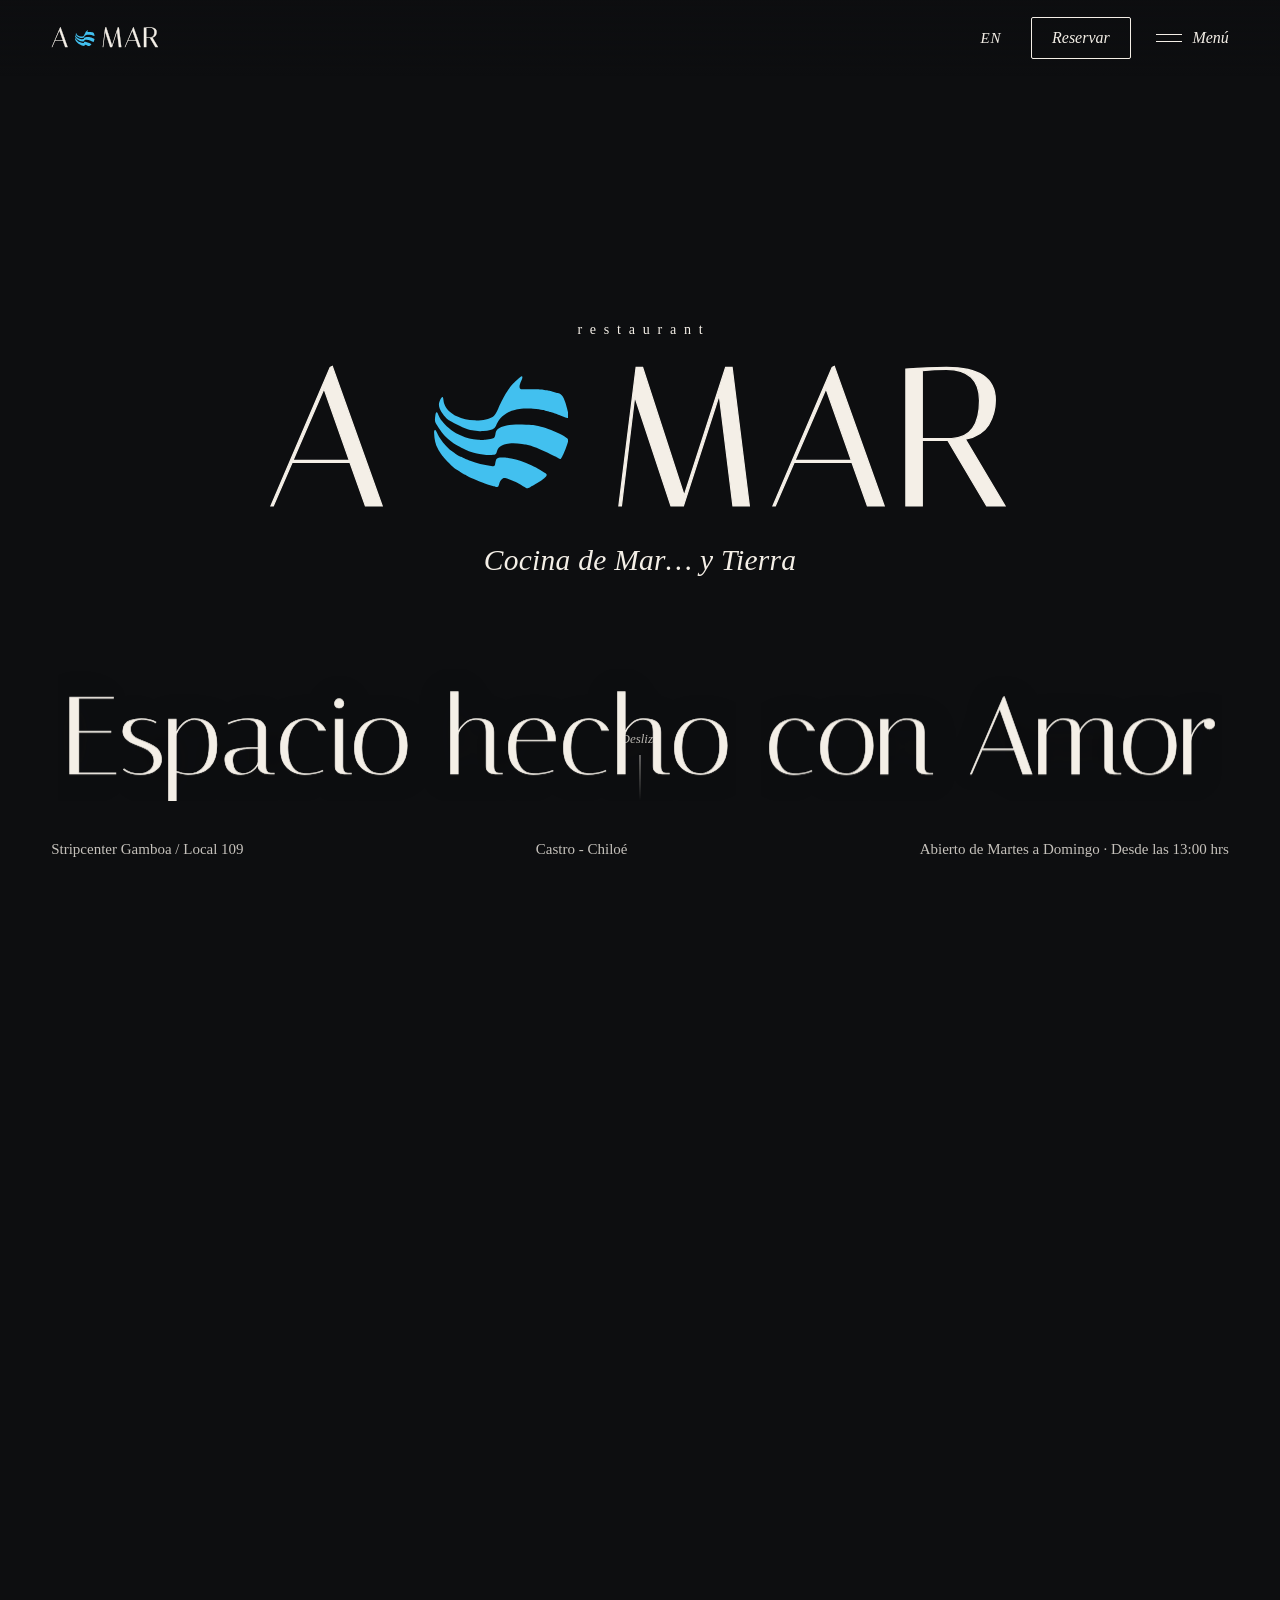
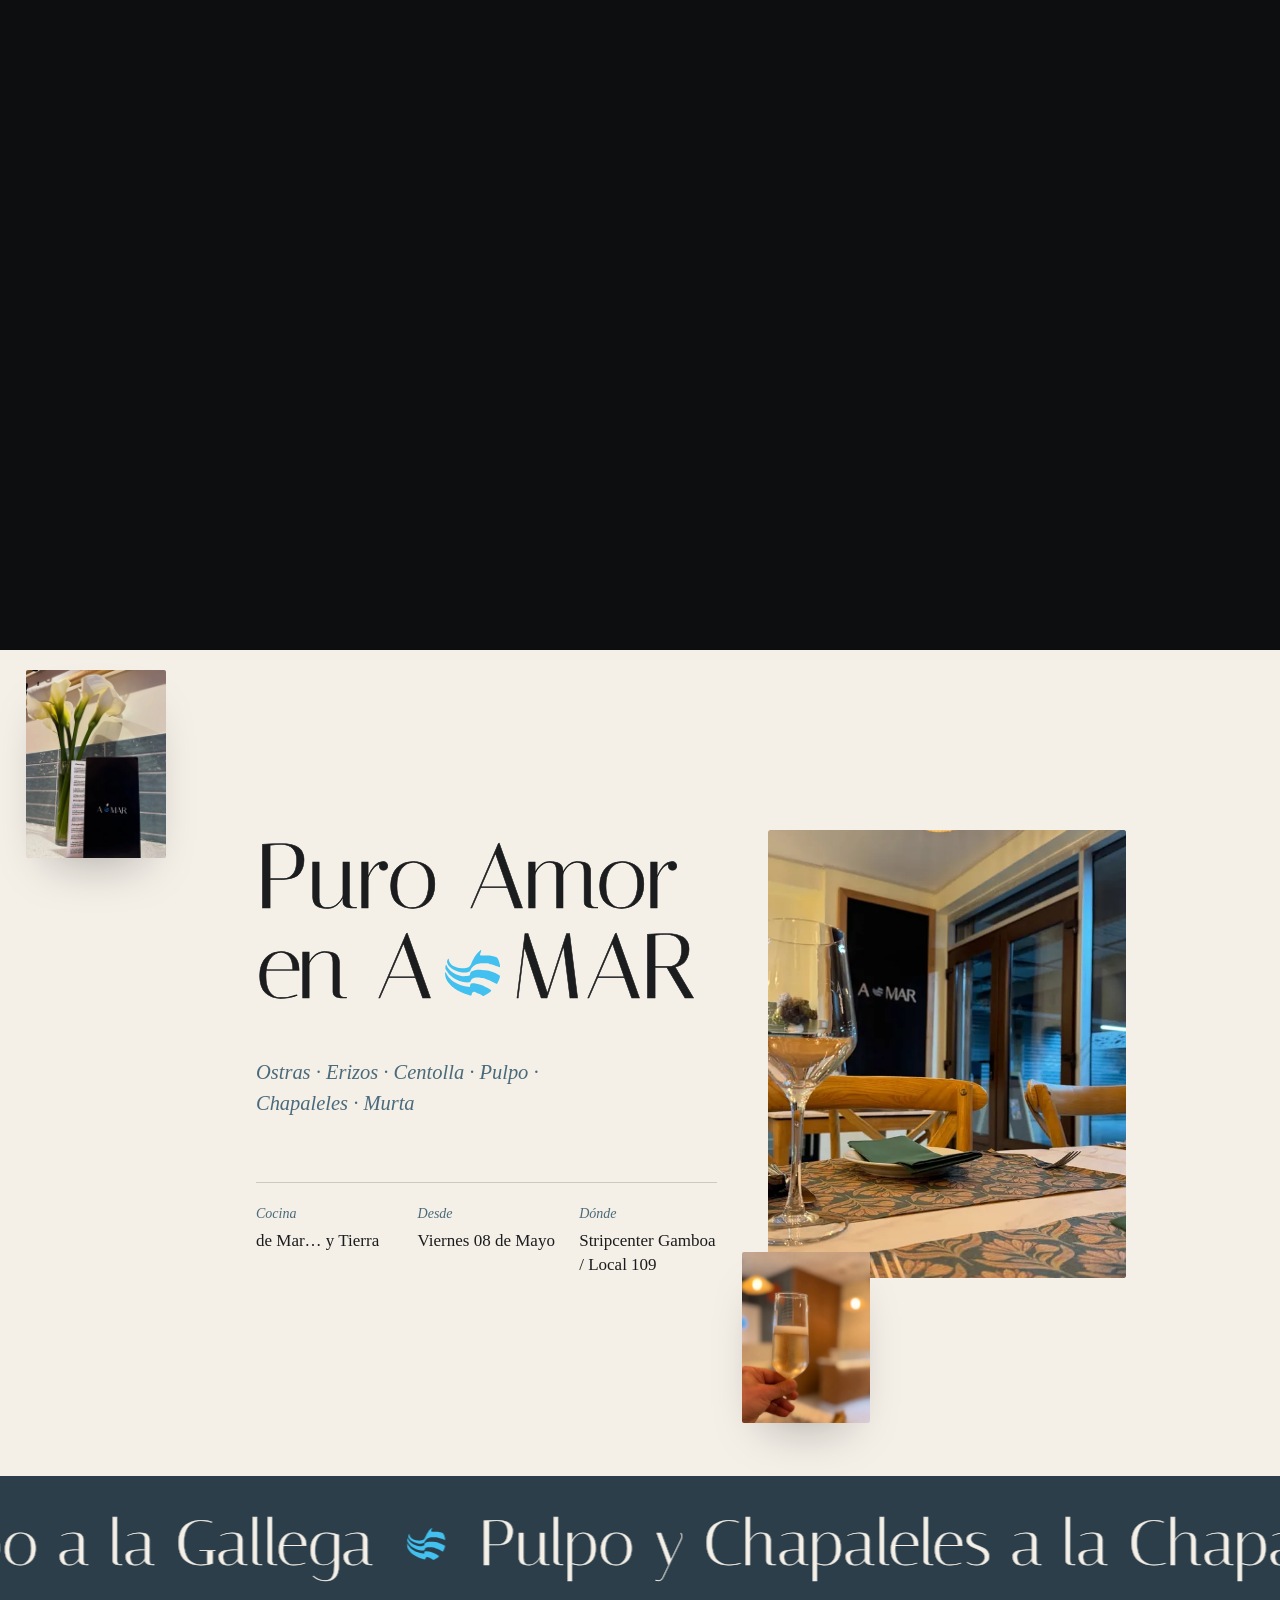
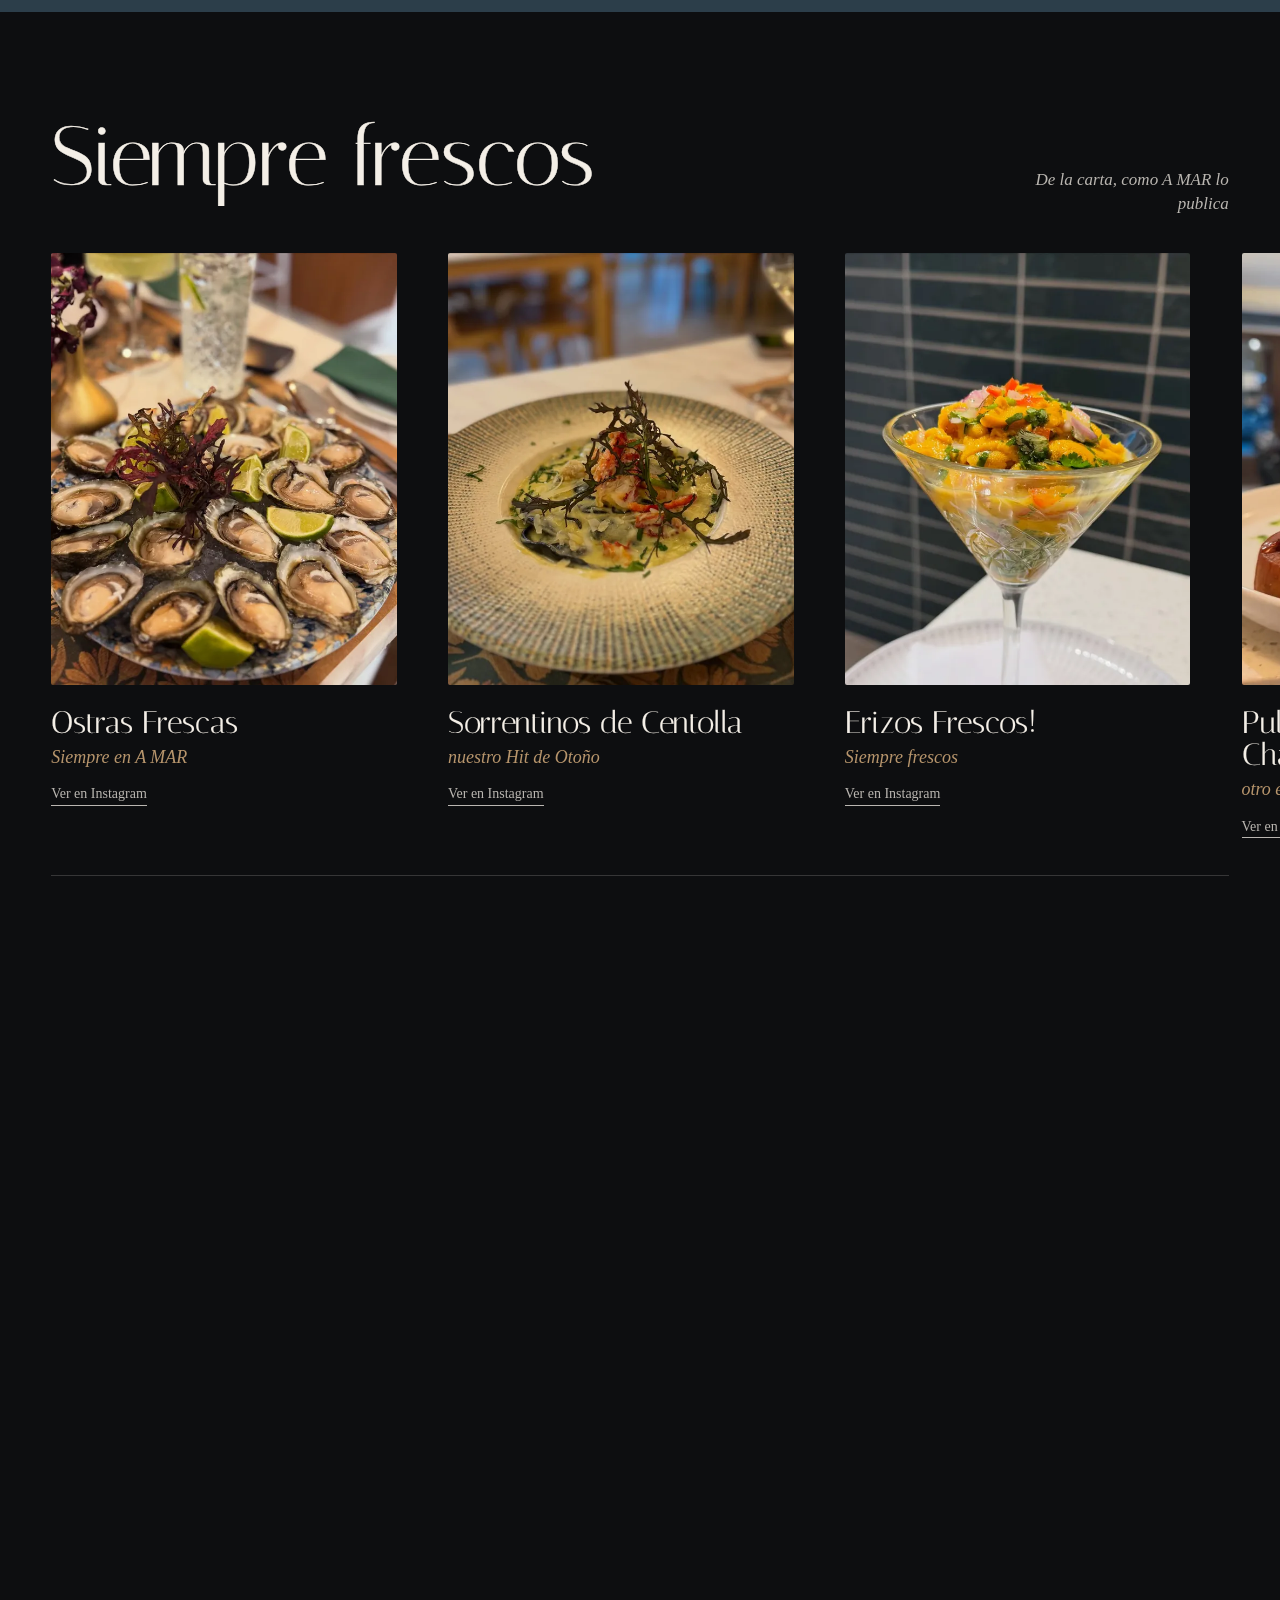
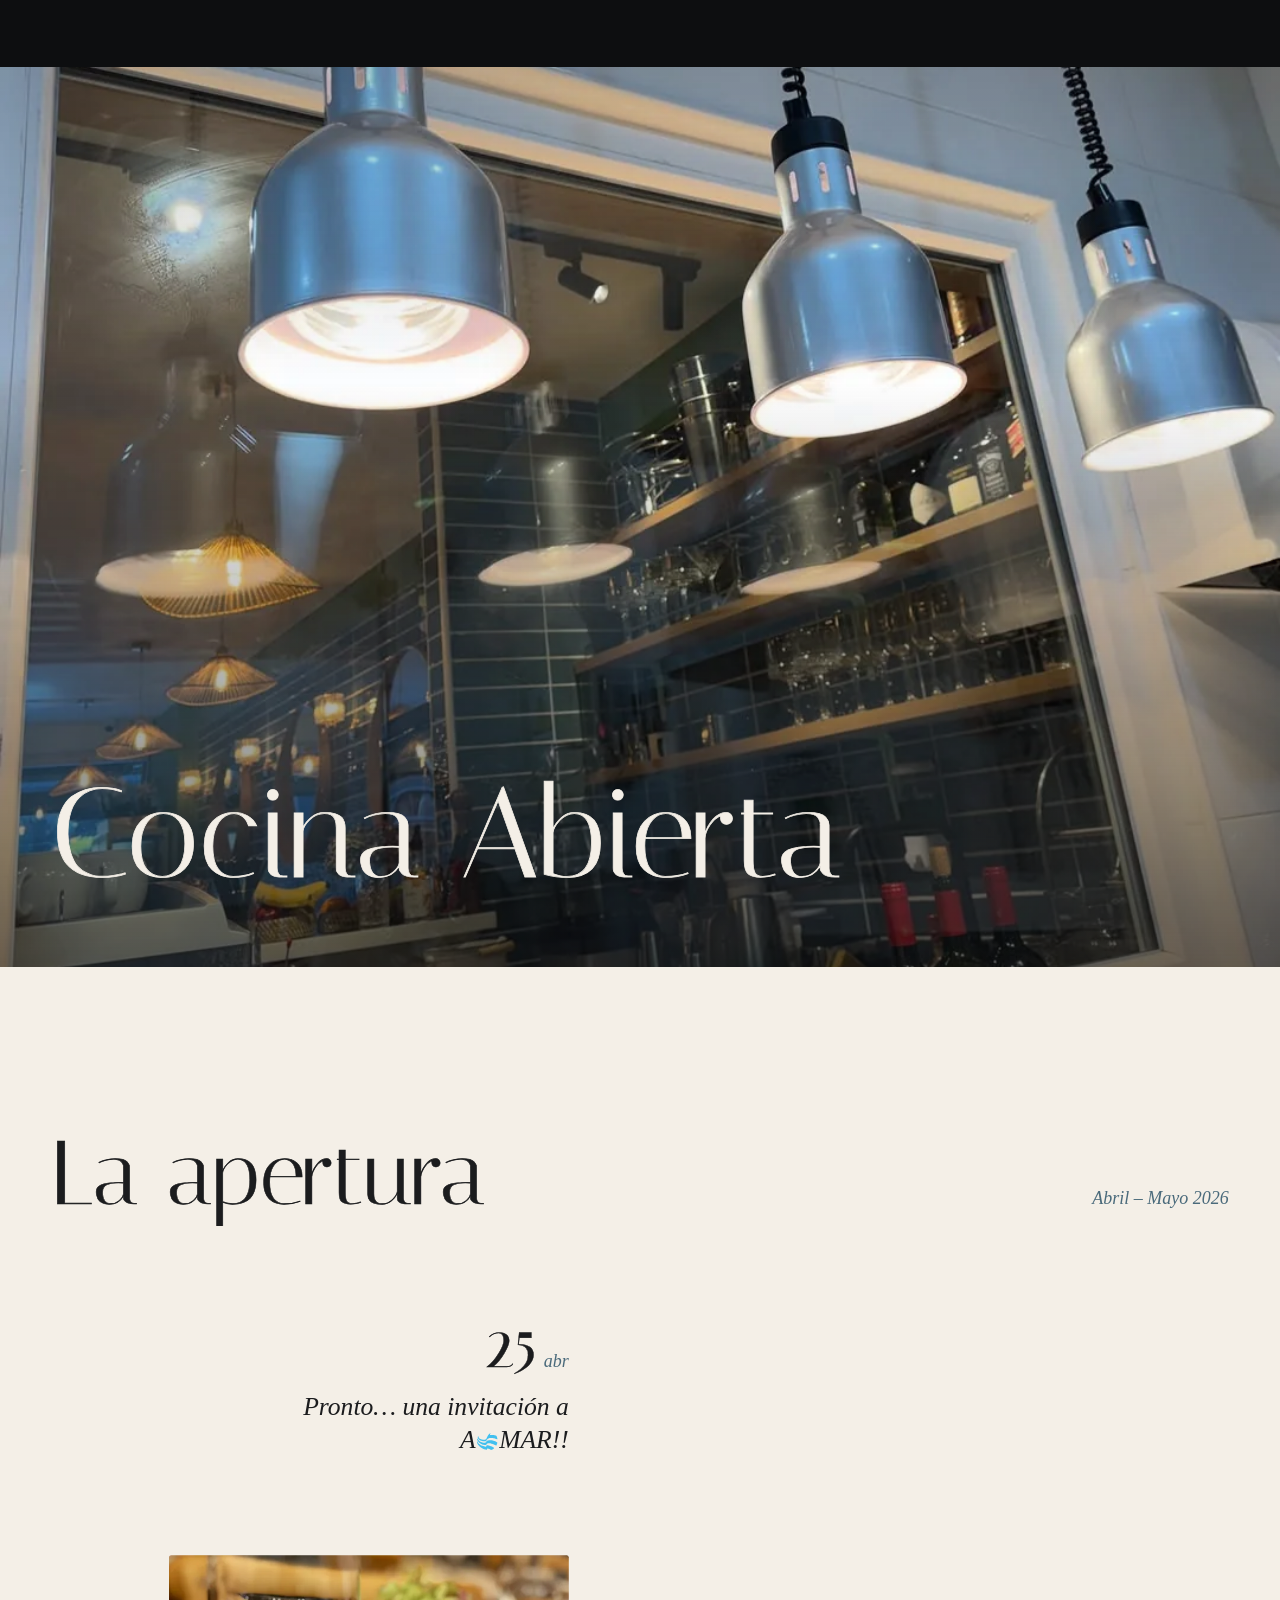
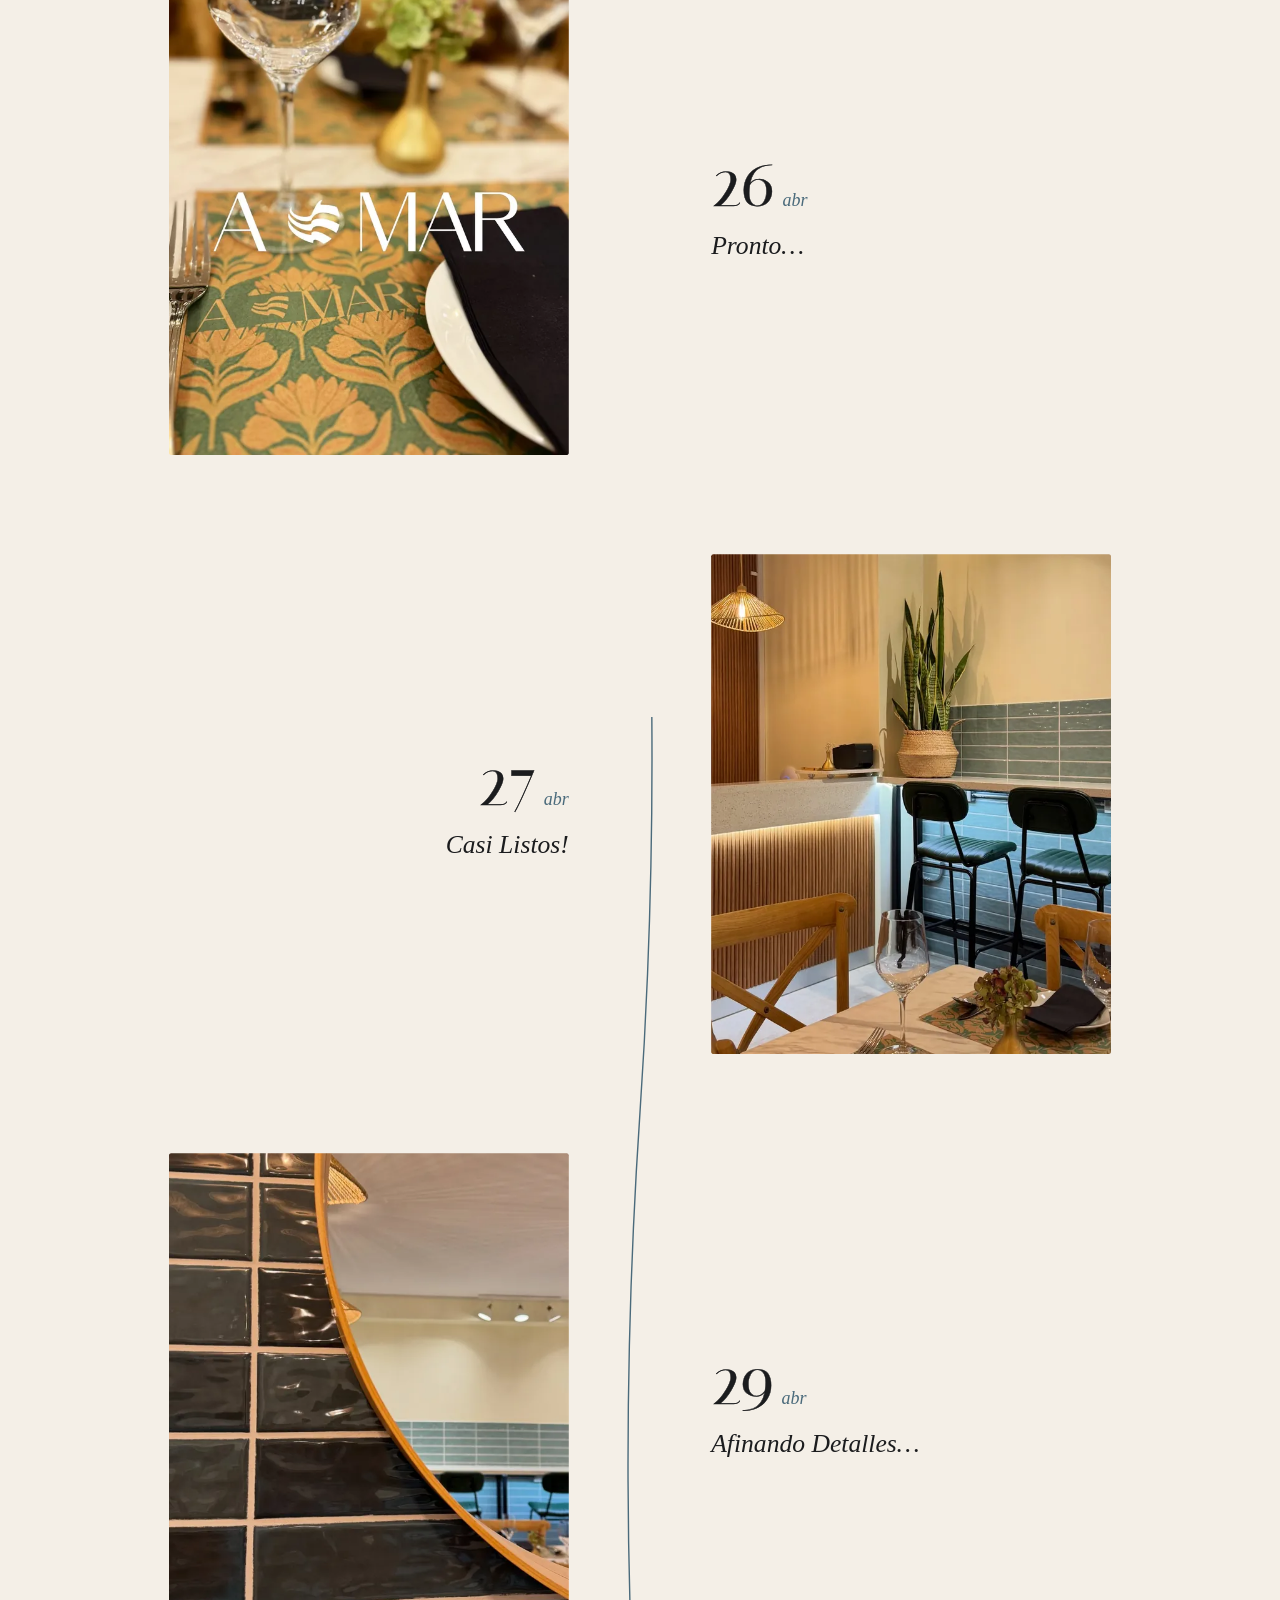
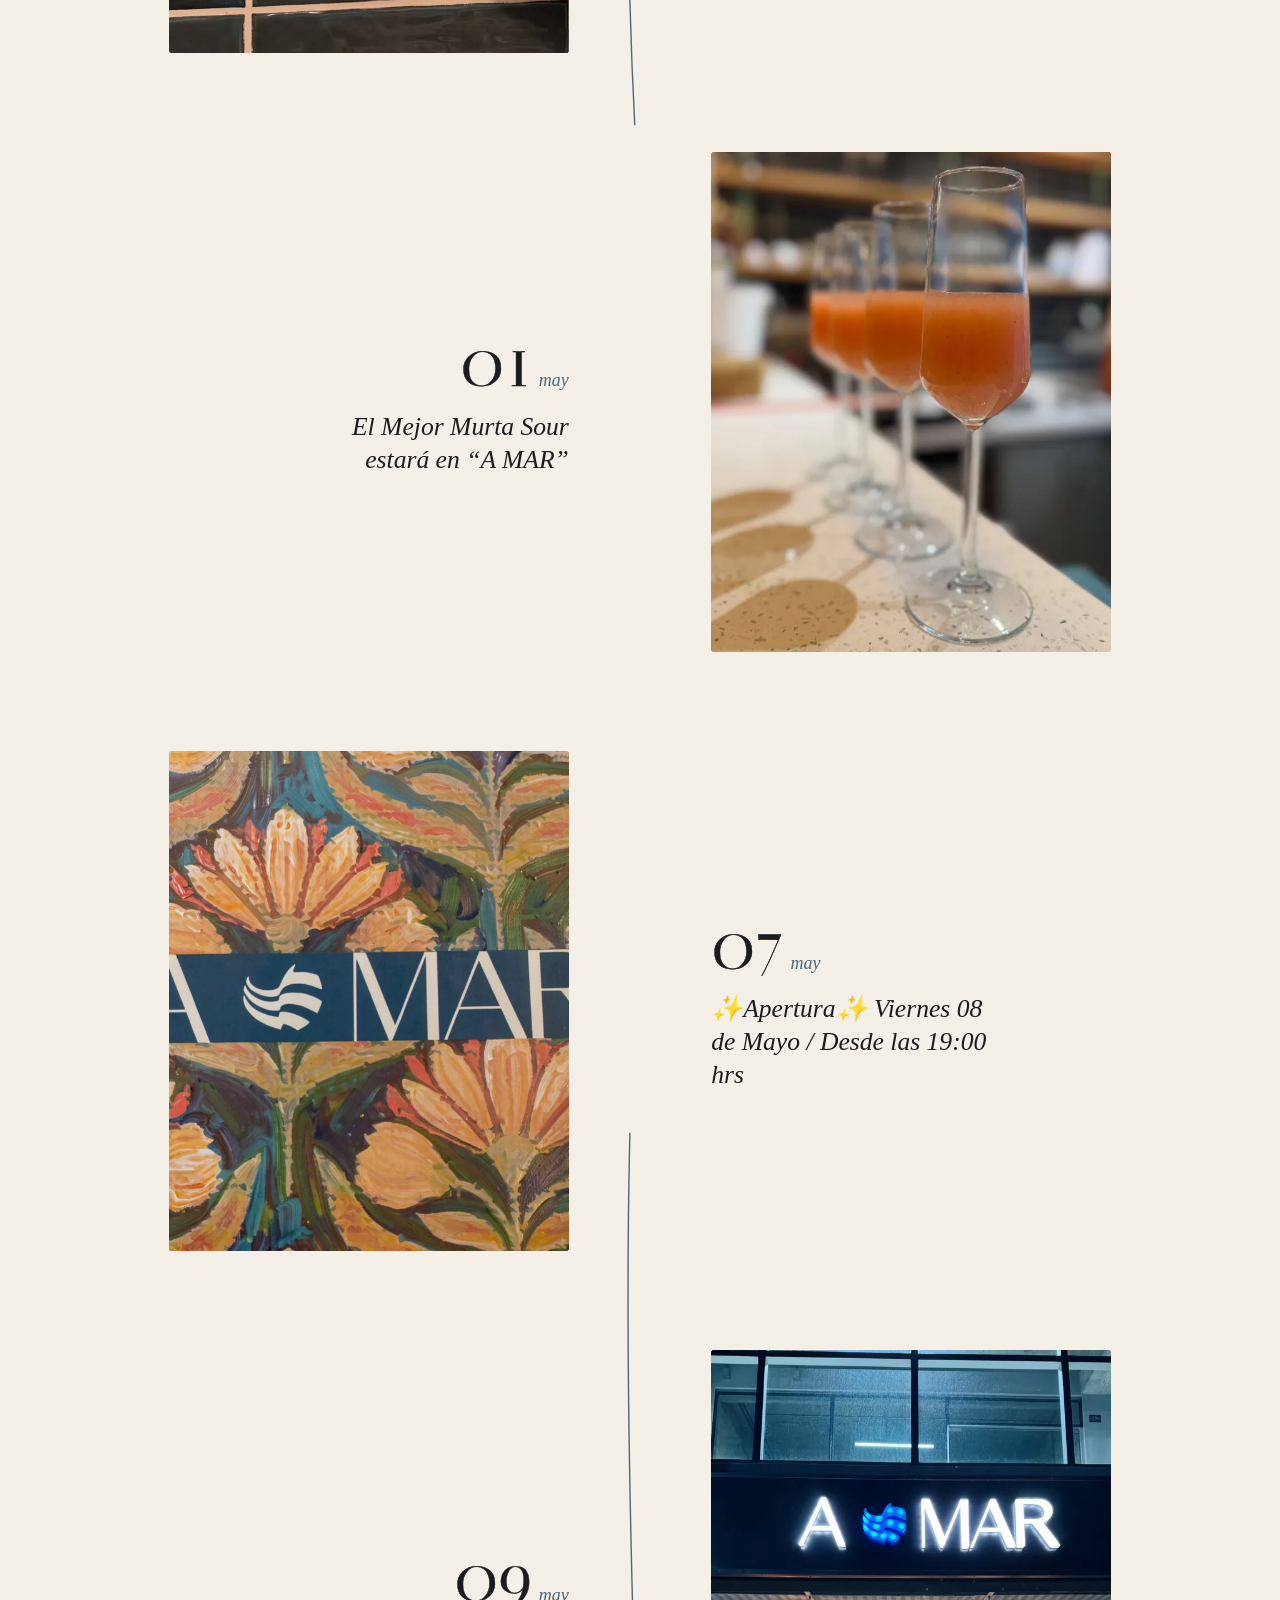
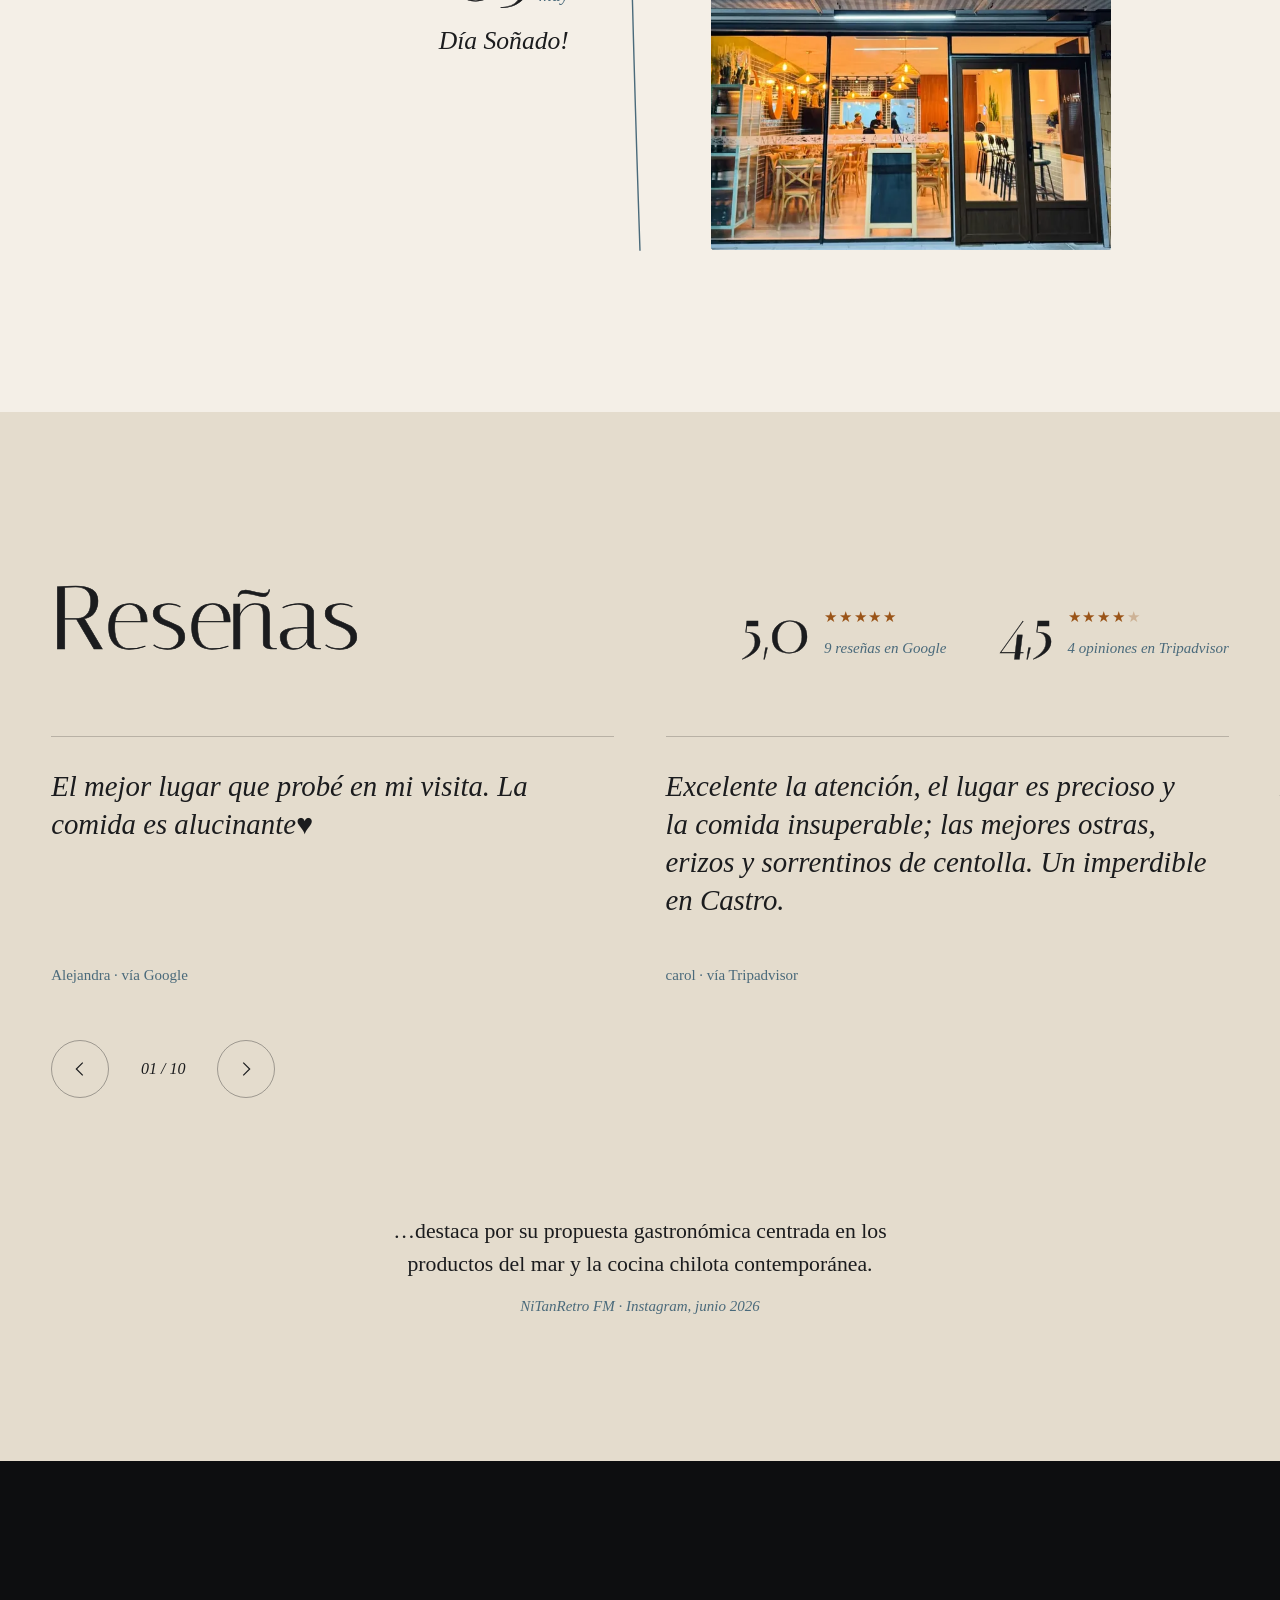
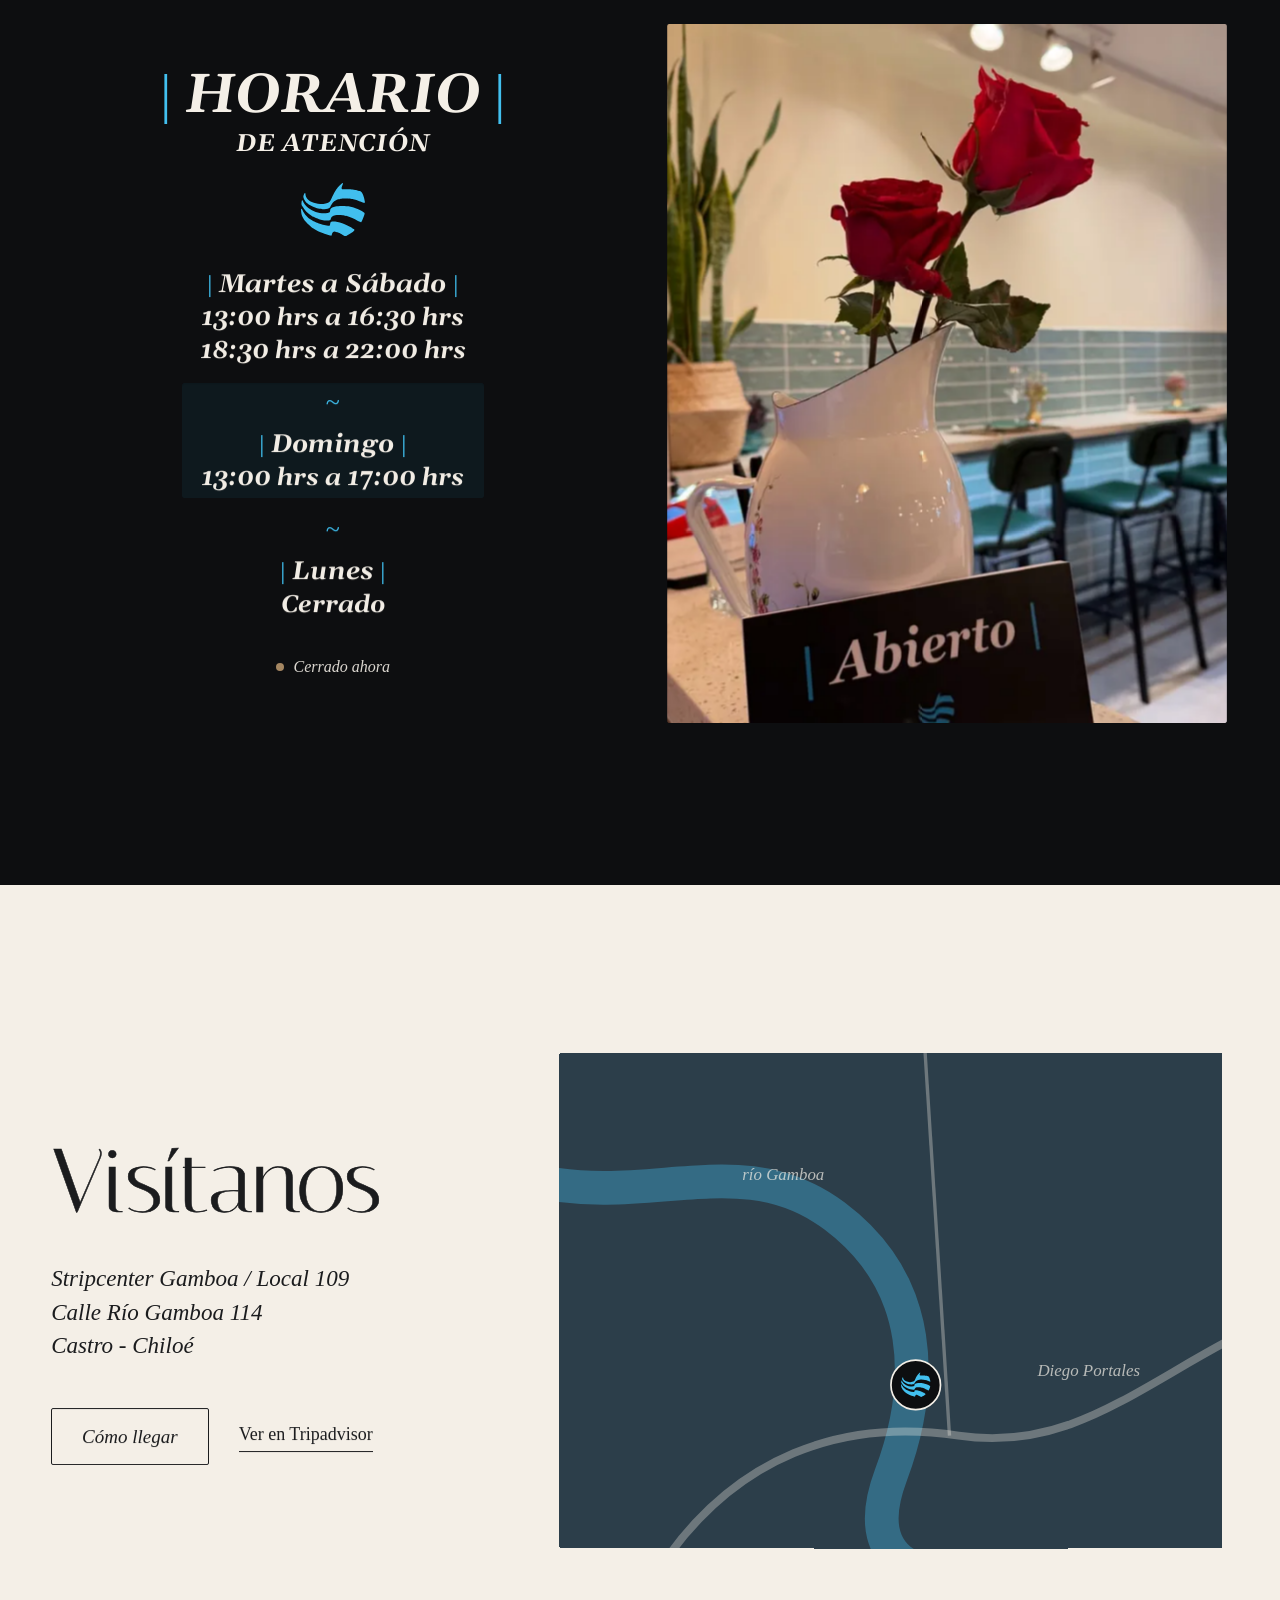
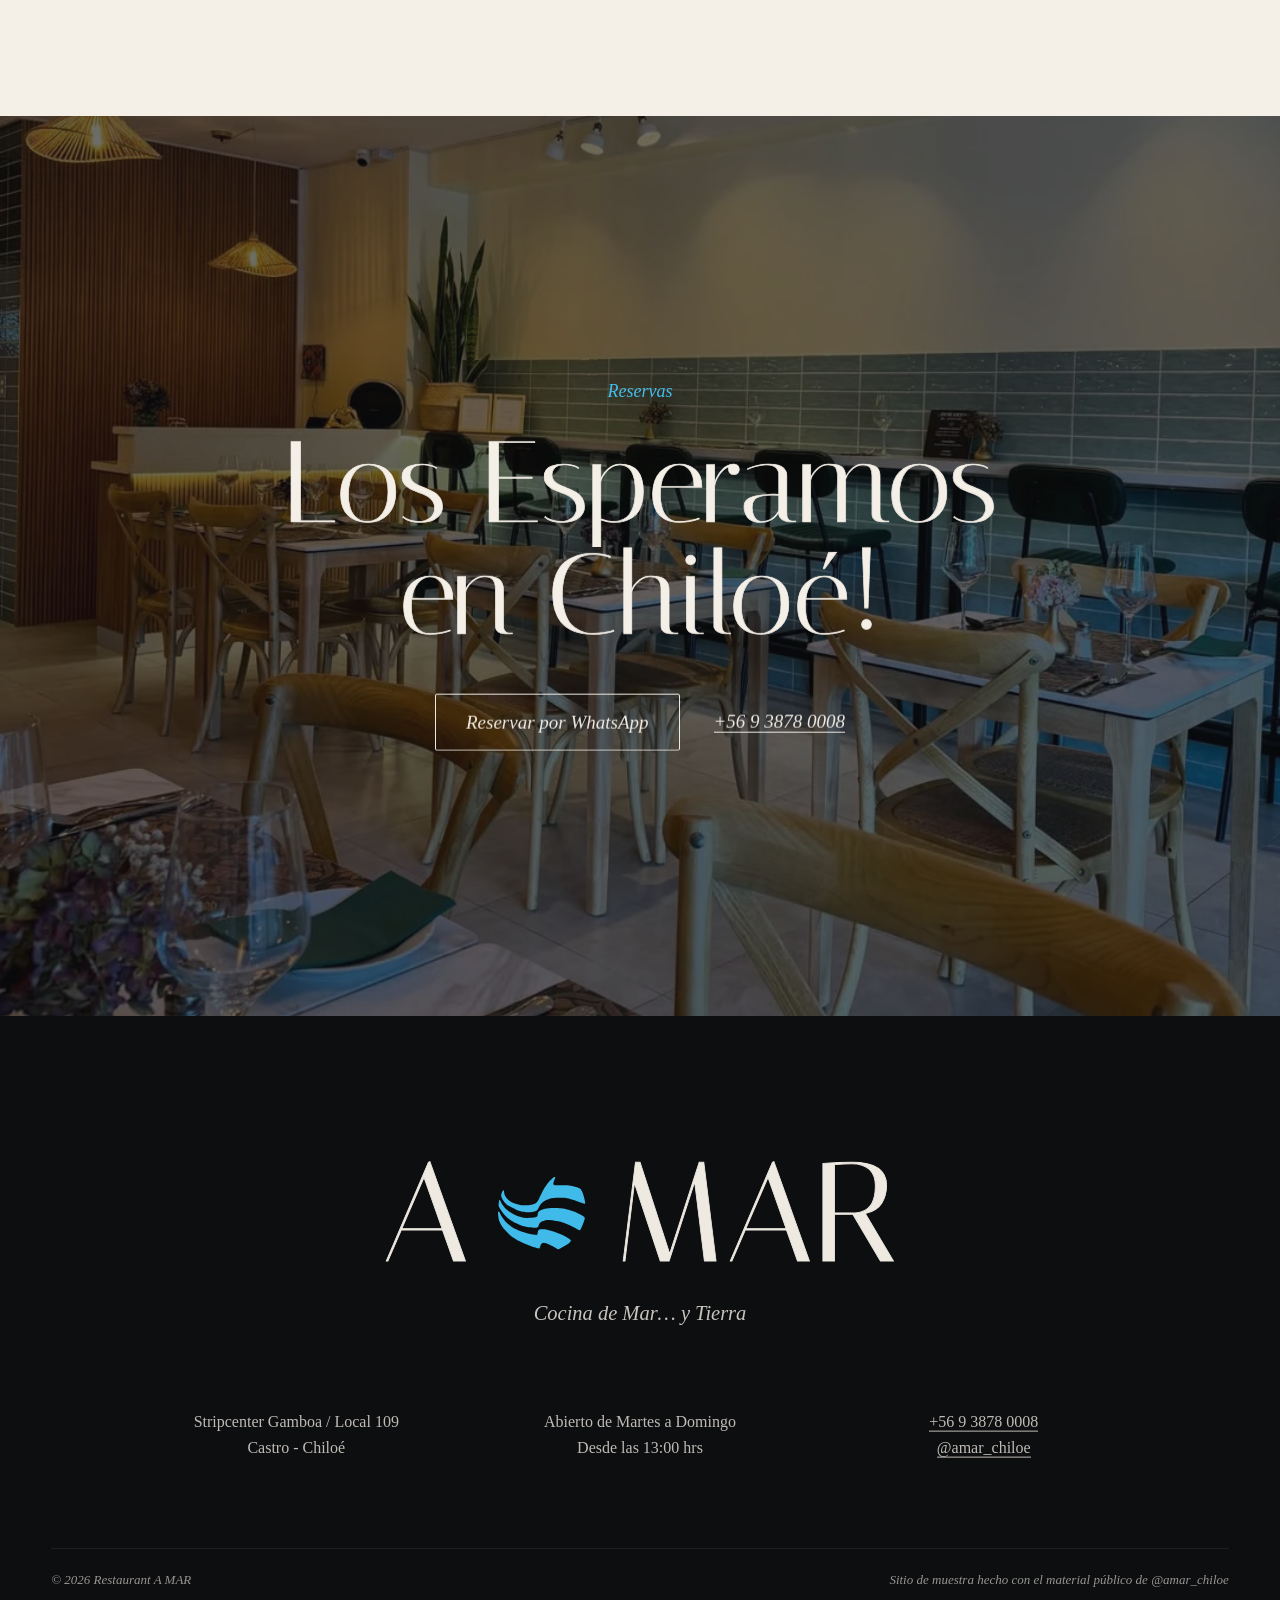
==== commit 7466dfb7: "F17–F18: QA automatizado, accesibilidad 100, README Co-Authored-By: Claude Opus 5.5 <noreply@anthrop" ====
--- a/public/index.html
+++ b/public/index.html
@@ -44,10 +44,10 @@
 
 <header class="nav" id="nav">
   <a class="nav__logo" href="#inicio" aria-label="A MAR, inicio" data-aria-en="A MAR, home">
-    <span class="nav__a">A</span><svg class="nav__iso" viewBox="0 0 100 83.35" aria-hidden="true" focusable="false"><path d="M69.92 83.09C70.17 83 70.78 82.69 71.27 82.39C72.58 81.62 73.6 81.02 75.25 80.08C79.19 77.83 80.64 76.83 82.08 75.42C83.93 73.57 83.98 73.01 82.42 71.99C82.21 71.85 81.75 71.54 81.4 71.29C81.04 71.04 80.23 70.53 79.61 70.15C78.98 69.77 78.34 69.37 78.19 69.27C77.43 68.76 74.05 66.98 72.52 66.28C66.59 63.6 61.88 62 57.22 61.11C53.75 60.44 52.97 60.35 50.84 60.34C47.78 60.33 46.51 60.78 46 62.08C45.88 62.39 45.46 64.3 45.32 65.24C45.19 65.99 45.09 66.27 44.82 66.52C44.42 66.9 44.13 66.92 42.31 66.67C36.61 65.88 31.78 64.69 26.79 62.83C25.13 62.21 22.23 60.97 21.49 60.57C21.22 60.42 20.58 60.13 20.07 59.92C19.56 59.72 19.01 59.48 18.86 59.4C18.19 59.07 16.28 57.92 15.82 57.58C15.55 57.38 14.93 56.93 14.43 56.59C10.41 53.8 7.22 50.46 4.58 46.32C3.44 44.51 3.21 44.1 2.23 42.09C1.34 40.28 1.17 40.04 0.76 40.04C0.22 40.04 -0 40.73 0.07 42.2C0.28 47.22 1.09 50.63 2.88 54.01C3.5 55.21 3.95 55.95 5.21 57.86C5.44 58.21 5.86 58.76 6.14 59.08C6.43 59.4 6.92 59.96 7.24 60.33C10.67 64.3 14.94 68.31 17.26 69.75C17.55 69.93 18.2 70.35 18.7 70.68C19.21 71.02 19.83 71.41 20.08 71.54C20.33 71.68 20.87 72 21.27 72.25C21.68 72.5 22.5 72.96 23.1 73.28C23.69 73.59 24.42 73.99 24.72 74.16C27.33 75.68 35.71 79.17 39.24 80.21C39.75 80.36 40.82 80.7 41.6 80.95C42.37 81.21 43.53 81.55 44.16 81.72C44.8 81.89 45.58 82.11 45.92 82.2C47.39 82.61 47.66 82.4 48.26 80.33C48.83 78.33 49.21 77.62 50.25 76.63C51.55 75.37 52.32 75.34 55.13 76.42C55.6 76.61 56.43 76.93 56.99 77.14C59.69 78.19 60.89 78.73 62.67 79.71C63.5 80.17 66.8 82.13 67.96 82.84C68.68 83.3 69.17 83.36 69.92 83.09ZM94.07 61.28C94.18 61.18 94.36 60.92 94.49 60.69C94.61 60.45 94.9 59.91 95.14 59.48C96.05 57.84 97.61 54.06 98.65 50.94C99.92 47.18 99.85 46.84 97.34 45.18C94.9 43.56 89.36 40.96 85.18 39.48C84.6 39.28 83.73 38.96 83.25 38.77C82.01 38.3 80.25 37.8 77.28 37.11C74.27 36.41 74.05 36.38 65.33 35.98C61.55 35.81 56.77 36.12 53.83 36.73C49.97 37.53 46.98 39.12 46.15 40.8C45.84 41.44 45.76 41.75 45.48 43.28C45.07 45.55 44.75 45.91 42.66 46.48C41.82 46.72 39.57 47.1 38.12 47.26C37.06 47.38 33.86 47.43 32.67 47.34C27.8 46.96 24.43 46.09 19.59 43.93C17.37 42.96 15.43 41.83 12.7 39.95C10.38 38.36 8.15 36.31 6.81 34.54C6.47 34.09 6.01 33.5 5.77 33.21C4.93 32.2 3.96 30.47 3.1 28.47C2.52 27.13 2.34 26.87 1.97 26.87C1.47 26.87 1.25 27.41 0.98 29.34C0.4 33.42 0.5 33.85 2.72 37.27C5.37 41.34 6.55 42.91 8.45 44.81C11 47.37 13.97 49.68 16.92 51.38C18.63 52.36 18.88 52.49 20.29 53.18C24.99 55.49 26.9 56.22 30.96 57.24C35.5 58.4 40.45 58.86 43.82 58.46C45.32 58.28 46.1 57.74 46.4 56.65C47.05 54.26 47.5 53.47 48.85 52.39C49.83 51.59 51.32 50.95 53.57 50.36C56.36 49.64 61.14 49.67 65.19 50.44C65.77 50.54 66.76 50.73 67.39 50.84C68.93 51.13 72.17 51.82 72.73 52C76.35 53.1 83.59 56.3 88.28 58.85C88.71 59.08 89.44 59.44 89.92 59.65C90.81 60.04 91.07 60.18 91.92 60.73C93.1 61.48 93.66 61.62 94.07 61.28ZM36.5 40.85C40.5 40.69 43.45 39.88 44.79 38.57C45.4 37.96 45.63 37.62 46.12 36.54C46.69 35.27 47.58 33.62 48 33.05C48.18 32.79 48.54 32.29 48.78 31.94C49.66 30.63 51.58 28.91 53.27 27.92C55.82 26.41 56.19 26.24 58.44 25.54C60.88 24.77 61.26 24.69 63.33 24.42C65.6 24.12 70.85 24 73.46 24.2C76.98 24.46 78.82 24.71 80.65 25.19C81.08 25.29 82.31 25.6 83.39 25.86C84.47 26.12 85.83 26.5 86.43 26.71C87.02 26.9 88.22 27.3 89.09 27.58C89.96 27.87 90.97 28.22 91.32 28.37C91.67 28.52 92.34 28.78 92.81 28.95C93.27 29.11 94.08 29.41 94.61 29.61C95.13 29.82 95.99 30.13 96.5 30.31C97.01 30.49 97.73 30.75 98.11 30.88C98.84 31.15 99.1 31.17 99.46 31.03C99.96 30.82 100 30.37 99.66 28.64C99.54 27.98 99.35 27.01 99.26 26.47C98.97 24.81 97.65 20.2 96.95 18.45C95.84 15.65 95.05 14.41 93.86 13.58C93.18 13.11 92.83 12.97 91.66 12.66C91.12 12.53 90.08 12.21 89.36 11.97C88.64 11.73 87.57 11.43 87 11.3C86.43 11.18 85.78 11.02 85.57 10.97C84.97 10.81 80.59 10.08 79.57 9.97C78.23 9.81 75.68 9.71 74.07 9.75C73.29 9.76 71.01 9.81 69.01 9.85C64.56 9.95 64.45 9.95 63.93 9.44C63.03 8.57 63.27 6.79 64.71 3.53C65.49 1.78 65.71 0.66 65.36 0.31C65.06 0 64.66 0.13 63.79 0.84C63.24 1.29 62.96 1.55 60.81 3.55C59.14 5.11 56.95 7.48 56.33 8.41C56.18 8.63 55.85 9.1 55.59 9.45C54.98 10.29 53.81 12.09 52.89 13.61C51.84 15.33 48.62 21.81 47.57 24.31C46.27 27.39 45.02 29.27 43.71 30.13C40.79 32.05 35.67 33.06 29.83 32.88C25.28 32.73 20.96 31.72 16.92 29.88C13.12 28.14 9.71 25.1 8.28 22.18C7.41 20.4 7.23 19.78 6.97 17.68C6.78 16.19 6.74 16.02 6.52 15.8C6.07 15.35 5.45 15.92 4.7 17.5C3.27 20.51 3.29 22.16 4.81 25.39C5.22 26.25 5.41 26.57 6.44 28.06C7.56 29.68 8.17 30.37 9.35 31.42C10.42 32.37 10.74 32.61 11.46 33.02C11.81 33.22 12.38 33.56 12.73 33.79C14.33 34.79 18.63 36.94 21.04 37.93C23.51 38.95 26.53 39.9 28.36 40.25C29.55 40.48 32.53 40.82 33.7 40.87C34.72 40.91 34.97 40.91 36.5 40.85Z"/></svg><span class="nav__mar">MAR</span>
+    <span class="nav__a">A</span> <svg class="nav__iso" viewBox="0 0 100 83.35" aria-hidden="true" focusable="false"><path d="M69.92 83.09C70.17 83 70.78 82.69 71.27 82.39C72.58 81.62 73.6 81.02 75.25 80.08C79.19 77.83 80.64 76.83 82.08 75.42C83.93 73.57 83.98 73.01 82.42 71.99C82.21 71.85 81.75 71.54 81.4 71.29C81.04 71.04 80.23 70.53 79.61 70.15C78.98 69.77 78.34 69.37 78.19 69.27C77.43 68.76 74.05 66.98 72.52 66.28C66.59 63.6 61.88 62 57.22 61.11C53.75 60.44 52.97 60.35 50.84 60.34C47.78 60.33 46.51 60.78 46 62.08C45.88 62.39 45.46 64.3 45.32 65.24C45.19 65.99 45.09 66.27 44.82 66.52C44.42 66.9 44.13 66.92 42.31 66.67C36.61 65.88 31.78 64.69 26.79 62.83C25.13 62.21 22.23 60.97 21.49 60.57C21.22 60.42 20.58 60.13 20.07 59.92C19.56 59.72 19.01 59.48 18.86 59.4C18.19 59.07 16.28 57.92 15.82 57.58C15.55 57.38 14.93 56.93 14.43 56.59C10.41 53.8 7.22 50.46 4.58 46.32C3.44 44.51 3.21 44.1 2.23 42.09C1.34 40.28 1.17 40.04 0.76 40.04C0.22 40.04 -0 40.73 0.07 42.2C0.28 47.22 1.09 50.63 2.88 54.01C3.5 55.21 3.95 55.95 5.21 57.86C5.44 58.21 5.86 58.76 6.14 59.08C6.43 59.4 6.92 59.96 7.24 60.33C10.67 64.3 14.94 68.31 17.26 69.75C17.55 69.93 18.2 70.35 18.7 70.68C19.21 71.02 19.83 71.41 20.08 71.54C20.33 71.68 20.87 72 21.27 72.25C21.68 72.5 22.5 72.96 23.1 73.28C23.69 73.59 24.42 73.99 24.72 74.16C27.33 75.68 35.71 79.17 39.24 80.21C39.75 80.36 40.82 80.7 41.6 80.95C42.37 81.21 43.53 81.55 44.16 81.72C44.8 81.89 45.58 82.11 45.92 82.2C47.39 82.61 47.66 82.4 48.26 80.33C48.83 78.33 49.21 77.62 50.25 76.63C51.55 75.37 52.32 75.34 55.13 76.42C55.6 76.61 56.43 76.93 56.99 77.14C59.69 78.19 60.89 78.73 62.67 79.71C63.5 80.17 66.8 82.13 67.96 82.84C68.68 83.3 69.17 83.36 69.92 83.09ZM94.07 61.28C94.18 61.18 94.36 60.92 94.49 60.69C94.61 60.45 94.9 59.91 95.14 59.48C96.05 57.84 97.61 54.06 98.65 50.94C99.92 47.18 99.85 46.84 97.34 45.18C94.9 43.56 89.36 40.96 85.18 39.48C84.6 39.28 83.73 38.96 83.25 38.77C82.01 38.3 80.25 37.8 77.28 37.11C74.27 36.41 74.05 36.38 65.33 35.98C61.55 35.81 56.77 36.12 53.83 36.73C49.97 37.53 46.98 39.12 46.15 40.8C45.84 41.44 45.76 41.75 45.48 43.28C45.07 45.55 44.75 45.91 42.66 46.48C41.82 46.72 39.57 47.1 38.12 47.26C37.06 47.38 33.86 47.43 32.67 47.34C27.8 46.96 24.43 46.09 19.59 43.93C17.37 42.96 15.43 41.83 12.7 39.95C10.38 38.36 8.15 36.31 6.81 34.54C6.47 34.09 6.01 33.5 5.77 33.21C4.93 32.2 3.96 30.47 3.1 28.47C2.52 27.13 2.34 26.87 1.97 26.87C1.47 26.87 1.25 27.41 0.98 29.34C0.4 33.42 0.5 33.85 2.72 37.27C5.37 41.34 6.55 42.91 8.45 44.81C11 47.37 13.97 49.68 16.92 51.38C18.63 52.36 18.88 52.49 20.29 53.18C24.99 55.49 26.9 56.22 30.96 57.24C35.5 58.4 40.45 58.86 43.82 58.46C45.32 58.28 46.1 57.74 46.4 56.65C47.05 54.26 47.5 53.47 48.85 52.39C49.83 51.59 51.32 50.95 53.57 50.36C56.36 49.64 61.14 49.67 65.19 50.44C65.77 50.54 66.76 50.73 67.39 50.84C68.93 51.13 72.17 51.82 72.73 52C76.35 53.1 83.59 56.3 88.28 58.85C88.71 59.08 89.44 59.44 89.92 59.65C90.81 60.04 91.07 60.18 91.92 60.73C93.1 61.48 93.66 61.62 94.07 61.28ZM36.5 40.85C40.5 40.69 43.45 39.88 44.79 38.57C45.4 37.96 45.63 37.62 46.12 36.54C46.69 35.27 47.58 33.62 48 33.05C48.18 32.79 48.54 32.29 48.78 31.94C49.66 30.63 51.58 28.91 53.27 27.92C55.82 26.41 56.19 26.24 58.44 25.54C60.88 24.77 61.26 24.69 63.33 24.42C65.6 24.12 70.85 24 73.46 24.2C76.98 24.46 78.82 24.71 80.65 25.19C81.08 25.29 82.31 25.6 83.39 25.86C84.47 26.12 85.83 26.5 86.43 26.71C87.02 26.9 88.22 27.3 89.09 27.58C89.96 27.87 90.97 28.22 91.32 28.37C91.67 28.52 92.34 28.78 92.81 28.95C93.27 29.11 94.08 29.41 94.61 29.61C95.13 29.82 95.99 30.13 96.5 30.31C97.01 30.49 97.73 30.75 98.11 30.88C98.84 31.15 99.1 31.17 99.46 31.03C99.96 30.82 100 30.37 99.66 28.64C99.54 27.98 99.35 27.01 99.26 26.47C98.97 24.81 97.65 20.2 96.95 18.45C95.84 15.65 95.05 14.41 93.86 13.58C93.18 13.11 92.83 12.97 91.66 12.66C91.12 12.53 90.08 12.21 89.36 11.97C88.64 11.73 87.57 11.43 87 11.3C86.43 11.18 85.78 11.02 85.57 10.97C84.97 10.81 80.59 10.08 79.57 9.97C78.23 9.81 75.68 9.71 74.07 9.75C73.29 9.76 71.01 9.81 69.01 9.85C64.56 9.95 64.45 9.95 63.93 9.44C63.03 8.57 63.27 6.79 64.71 3.53C65.49 1.78 65.71 0.66 65.36 0.31C65.06 0 64.66 0.13 63.79 0.84C63.24 1.29 62.96 1.55 60.81 3.55C59.14 5.11 56.95 7.48 56.33 8.41C56.18 8.63 55.85 9.1 55.59 9.45C54.98 10.29 53.81 12.09 52.89 13.61C51.84 15.33 48.62 21.81 47.57 24.31C46.27 27.39 45.02 29.27 43.71 30.13C40.79 32.05 35.67 33.06 29.83 32.88C25.28 32.73 20.96 31.72 16.92 29.88C13.12 28.14 9.71 25.1 8.28 22.18C7.41 20.4 7.23 19.78 6.97 17.68C6.78 16.19 6.74 16.02 6.52 15.8C6.07 15.35 5.45 15.92 4.7 17.5C3.27 20.51 3.29 22.16 4.81 25.39C5.22 26.25 5.41 26.57 6.44 28.06C7.56 29.68 8.17 30.37 9.35 31.42C10.42 32.37 10.74 32.61 11.46 33.02C11.81 33.22 12.38 33.56 12.73 33.79C14.33 34.79 18.63 36.94 21.04 37.93C23.51 38.95 26.53 39.9 28.36 40.25C29.55 40.48 32.53 40.82 33.7 40.87C34.72 40.91 34.97 40.91 36.5 40.85Z"/></svg> <span class="nav__mar">MAR</span>
   </a>
   <div class="nav__right">
-    <button class="nav__lang" id="lang" type="button" aria-label="Ver el sitio en inglés" data-aria-en="View the site in Spanish"><span aria-hidden="true" data-l="ES">EN</span></button>
+    <button class="nav__lang" id="lang" type="button" aria-label="EN, ver el sitio en inglés" data-aria-en="ES, view the site in Spanish"><span aria-hidden="true" data-l="ES">EN</span></button>
     <a class="nav__book magnet" href="https://wa.me/message/PLLYWRQYPFITD1" target="_blank" rel="noopener" data-l="Book">Reservar</a>
     <button class="nav__menu" id="menuBtn" type="button" aria-expanded="false" aria-controls="menu"><span class="nav__burger" aria-hidden="true"><i></i><i></i></span><span data-l="Menu">Menú</span></button>
   </div>
@@ -259,10 +259,8 @@
     <svg class="lamina__iso" viewBox="0 0 100 83.35" aria-hidden="true" focusable="false"><path d="M69.92 83.09C70.17 83 70.78 82.69 71.27 82.39C72.58 81.62 73.6 81.02 75.25 80.08C79.19 77.83 80.64 76.83 82.08 75.42C83.93 73.57 83.98 73.01 82.42 71.99C82.21 71.85 81.75 71.54 81.4 71.29C81.04 71.04 80.23 70.53 79.61 70.15C78.98 69.77 78.34 69.37 78.19 69.27C77.43 68.76 74.05 66.98 72.52 66.28C66.59 63.6 61.88 62 57.22 61.11C53.75 60.44 52.97 60.35 50.84 60.34C47.78 60.33 46.51 60.78 46 62.08C45.88 62.39 45.46 64.3 45.32 65.24C45.19 65.99 45.09 66.27 44.82 66.52C44.42 66.9 44.13 66.92 42.31 66.67C36.61 65.88 31.78 64.69 26.79 62.83C25.13 62.21 22.23 60.97 21.49 60.57C21.22 60.42 20.58 60.13 20.07 59.92C19.56 59.72 19.01 59.48 18.86 59.4C18.19 59.07 16.28 57.92 15.82 57.58C15.55 57.38 14.93 56.93 14.43 56.59C10.41 53.8 7.22 50.46 4.58 46.32C3.44 44.51 3.21 44.1 2.23 42.09C1.34 40.28 1.17 40.04 0.76 40.04C0.22 40.04 -0 40.73 0.07 42.2C0.28 47.22 1.09 50.63 2.88 54.01C3.5 55.21 3.95 55.95 5.21 57.86C5.44 58.21 5.86 58.76 6.14 59.08C6.43 59.4 6.92 59.96 7.24 60.33C10.67 64.3 14.94 68.31 17.26 69.75C17.55 69.93 18.2 70.35 18.7 70.68C19.21 71.02 19.83 71.41 20.08 71.54C20.33 71.68 20.87 72 21.27 72.25C21.68 72.5 22.5 72.96 23.1 73.28C23.69 73.59 24.42 73.99 24.72 74.16C27.33 75.68 35.71 79.17 39.24 80.21C39.75 80.36 40.82 80.7 41.6 80.95C42.37 81.21 43.53 81.55 44.16 81.72C44.8 81.89 45.58 82.11 45.92 82.2C47.39 82.61 47.66 82.4 48.26 80.33C48.83 78.33 49.21 77.62 50.25 76.63C51.55 75.37 52.32 75.34 55.13 76.42C55.6 76.61 56.43 76.93 56.99 77.14C59.69 78.19 60.89 78.73 62.67 79.71C63.5 80.17 66.8 82.13 67.96 82.84C68.68 83.3 69.17 83.36 69.92 83.09ZM94.07 61.28C94.18 61.18 94.36 60.92 94.49 60.69C94.61 60.45 94.9 59.91 95.14 59.48C96.05 57.84 97.61 54.06 98.65 50.94C99.92 47.18 99.85 46.84 97.34 45.18C94.9 43.56 89.36 40.96 85.18 39.48C84.6 39.28 83.73 38.96 83.25 38.77C82.01 38.3 80.25 37.8 77.28 37.11C74.27 36.41 74.05 36.38 65.33 35.98C61.55 35.81 56.77 36.12 53.83 36.73C49.97 37.53 46.98 39.12 46.15 40.8C45.84 41.44 45.76 41.75 45.48 43.28C45.07 45.55 44.75 45.91 42.66 46.48C41.82 46.72 39.57 47.1 38.12 47.26C37.06 47.38 33.86 47.43 32.67 47.34C27.8 46.96 24.43 46.09 19.59 43.93C17.37 42.96 15.43 41.83 12.7 39.95C10.38 38.36 8.15 36.31 6.81 34.54C6.47 34.09 6.01 33.5 5.77 33.21C4.93 32.2 3.96 30.47 3.1 28.47C2.52 27.13 2.34 26.87 1.97 26.87C1.47 26.87 1.25 27.41 0.98 29.34C0.4 33.42 0.5 33.85 2.72 37.27C5.37 41.34 6.55 42.91 8.45 44.81C11 47.37 13.97 49.68 16.92 51.38C18.63 52.36 18.88 52.49 20.29 53.18C24.99 55.49 26.9 56.22 30.96 57.24C35.5 58.4 40.45 58.86 43.82 58.46C45.32 58.28 46.1 57.74 46.4 56.65C47.05 54.26 47.5 53.47 48.85 52.39C49.83 51.59 51.32 50.95 53.57 50.36C56.36 49.64 61.14 49.67 65.19 50.44C65.77 50.54 66.76 50.73 67.39 50.84C68.93 51.13 72.17 51.82 72.73 52C76.35 53.1 83.59 56.3 88.28 58.85C88.71 59.08 89.44 59.44 89.92 59.65C90.81 60.04 91.07 60.18 91.92 60.73C93.1 61.48 93.66 61.62 94.07 61.28ZM36.5 40.85C40.5 40.69 43.45 39.88 44.79 38.57C45.4 37.96 45.63 37.62 46.12 36.54C46.69 35.27 47.58 33.62 48 33.05C48.18 32.79 48.54 32.29 48.78 31.94C49.66 30.63 51.58 28.91 53.27 27.92C55.82 26.41 56.19 26.24 58.44 25.54C60.88 24.77 61.26 24.69 63.33 24.42C65.6 24.12 70.85 24 73.46 24.2C76.98 24.46 78.82 24.71 80.65 25.19C81.08 25.29 82.31 25.6 83.39 25.86C84.47 26.12 85.83 26.5 86.43 26.71C87.02 26.9 88.22 27.3 89.09 27.58C89.96 27.87 90.97 28.22 91.32 28.37C91.67 28.52 92.34 28.78 92.81 28.95C93.27 29.11 94.08 29.41 94.61 29.61C95.13 29.82 95.99 30.13 96.5 30.31C97.01 30.49 97.73 30.75 98.11 30.88C98.84 31.15 99.1 31.17 99.46 31.03C99.96 30.82 100 30.37 99.66 28.64C99.54 27.98 99.35 27.01 99.26 26.47C98.97 24.81 97.65 20.2 96.95 18.45C95.84 15.65 95.05 14.41 93.86 13.58C93.18 13.11 92.83 12.97 91.66 12.66C91.12 12.53 90.08 12.21 89.36 11.97C88.64 11.73 87.57 11.43 87 11.3C86.43 11.18 85.78 11.02 85.57 10.97C84.97 10.81 80.59 10.08 79.57 9.97C78.23 9.81 75.68 9.71 74.07 9.75C73.29 9.76 71.01 9.81 69.01 9.85C64.56 9.95 64.45 9.95 63.93 9.44C63.03 8.57 63.27 6.79 64.71 3.53C65.49 1.78 65.71 0.66 65.36 0.31C65.06 0 64.66 0.13 63.79 0.84C63.24 1.29 62.96 1.55 60.81 3.55C59.14 5.11 56.95 7.48 56.33 8.41C56.18 8.63 55.85 9.1 55.59 9.45C54.98 10.29 53.81 12.09 52.89 13.61C51.84 15.33 48.62 21.81 47.57 24.31C46.27 27.39 45.02 29.27 43.71 30.13C40.79 32.05 35.67 33.06 29.83 32.88C25.28 32.73 20.96 31.72 16.92 29.88C13.12 28.14 9.71 25.1 8.28 22.18C7.41 20.4 7.23 19.78 6.97 17.68C6.78 16.19 6.74 16.02 6.52 15.8C6.07 15.35 5.45 15.92 4.7 17.5C3.27 20.51 3.29 22.16 4.81 25.39C5.22 26.25 5.41 26.57 6.44 28.06C7.56 29.68 8.17 30.37 9.35 31.42C10.42 32.37 10.74 32.61 11.46 33.02C11.81 33.22 12.38 33.56 12.73 33.79C14.33 34.79 18.63 36.94 21.04 37.93C23.51 38.95 26.53 39.9 28.36 40.25C29.55 40.48 32.53 40.82 33.7 40.87C34.72 40.91 34.97 40.91 36.5 40.85Z"/></svg>
     <dl class="lamina__dl" lang="es">
       <div data-days="2,3,4,5,6"><dt><span class="bar" aria-hidden="true">|</span> Martes a Sábado <span class="bar" aria-hidden="true">|</span></dt><dd>13:00 hrs a 16:30 hrs</dd><dd>18:30 hrs a 22:00 hrs</dd></div>
-      <div class="lamina__tilde" aria-hidden="true">~</div>
-      <div data-days="0"><dt><span class="bar" aria-hidden="true">|</span> Domingo <span class="bar" aria-hidden="true">|</span></dt><dd>13:00 hrs a 17:00 hrs</dd></div>
-      <div class="lamina__tilde" aria-hidden="true">~</div>
-      <div data-days="1"><dt><span class="bar" aria-hidden="true">|</span> Lunes <span class="bar" aria-hidden="true">|</span></dt><dd>Cerrado</dd></div>
+            <div data-days="0"><dt><span class="bar" aria-hidden="true">|</span> Domingo <span class="bar" aria-hidden="true">|</span></dt><dd>13:00 hrs a 17:00 hrs</dd></div>
+            <div data-days="1"><dt><span class="bar" aria-hidden="true">|</span> Lunes <span class="bar" aria-hidden="true">|</span></dt><dd>Cerrado</dd></div>
     </dl>
     <p class="estado" id="estado" aria-live="polite"></p>
   </div>
--- a/public/css/main.css
+++ b/public/css/main.css
@@ -213,7 +213,7 @@
 .lamina__dl dd{font:italic 700 clamp(21px,1.9vw,27px)/1.35 var(--f-text);font-variant-numeric:oldstyle-nums}
 .lamina__dl>div{padding:4px 18px;border-radius:2px;transition:background .5s}
 .lamina__dl>div.is-today{background:rgba(66,192,239,.07)}
-.lamina__tilde{color:var(--ola);font:400 26px/1 var(--f-text)}
+.lamina__dl>div+div::before{content:"~";display:block;margin:2px 0 12px;color:var(--ola);font:400 26px/1 var(--f-text)}
 .estado{min-height:28px;display:inline-flex;align-items:center;gap:10px;font:italic 400 16px/1 var(--f-text);opacity:.9}
 .estado::before{content:"";width:8px;height:8px;border-radius:50%;background:var(--mimbre)}
 .estado.is-open::before{background:var(--ola);box-shadow:0 0 0 0 rgba(66,192,239,.6);animation:pulse 2.2s infinite}
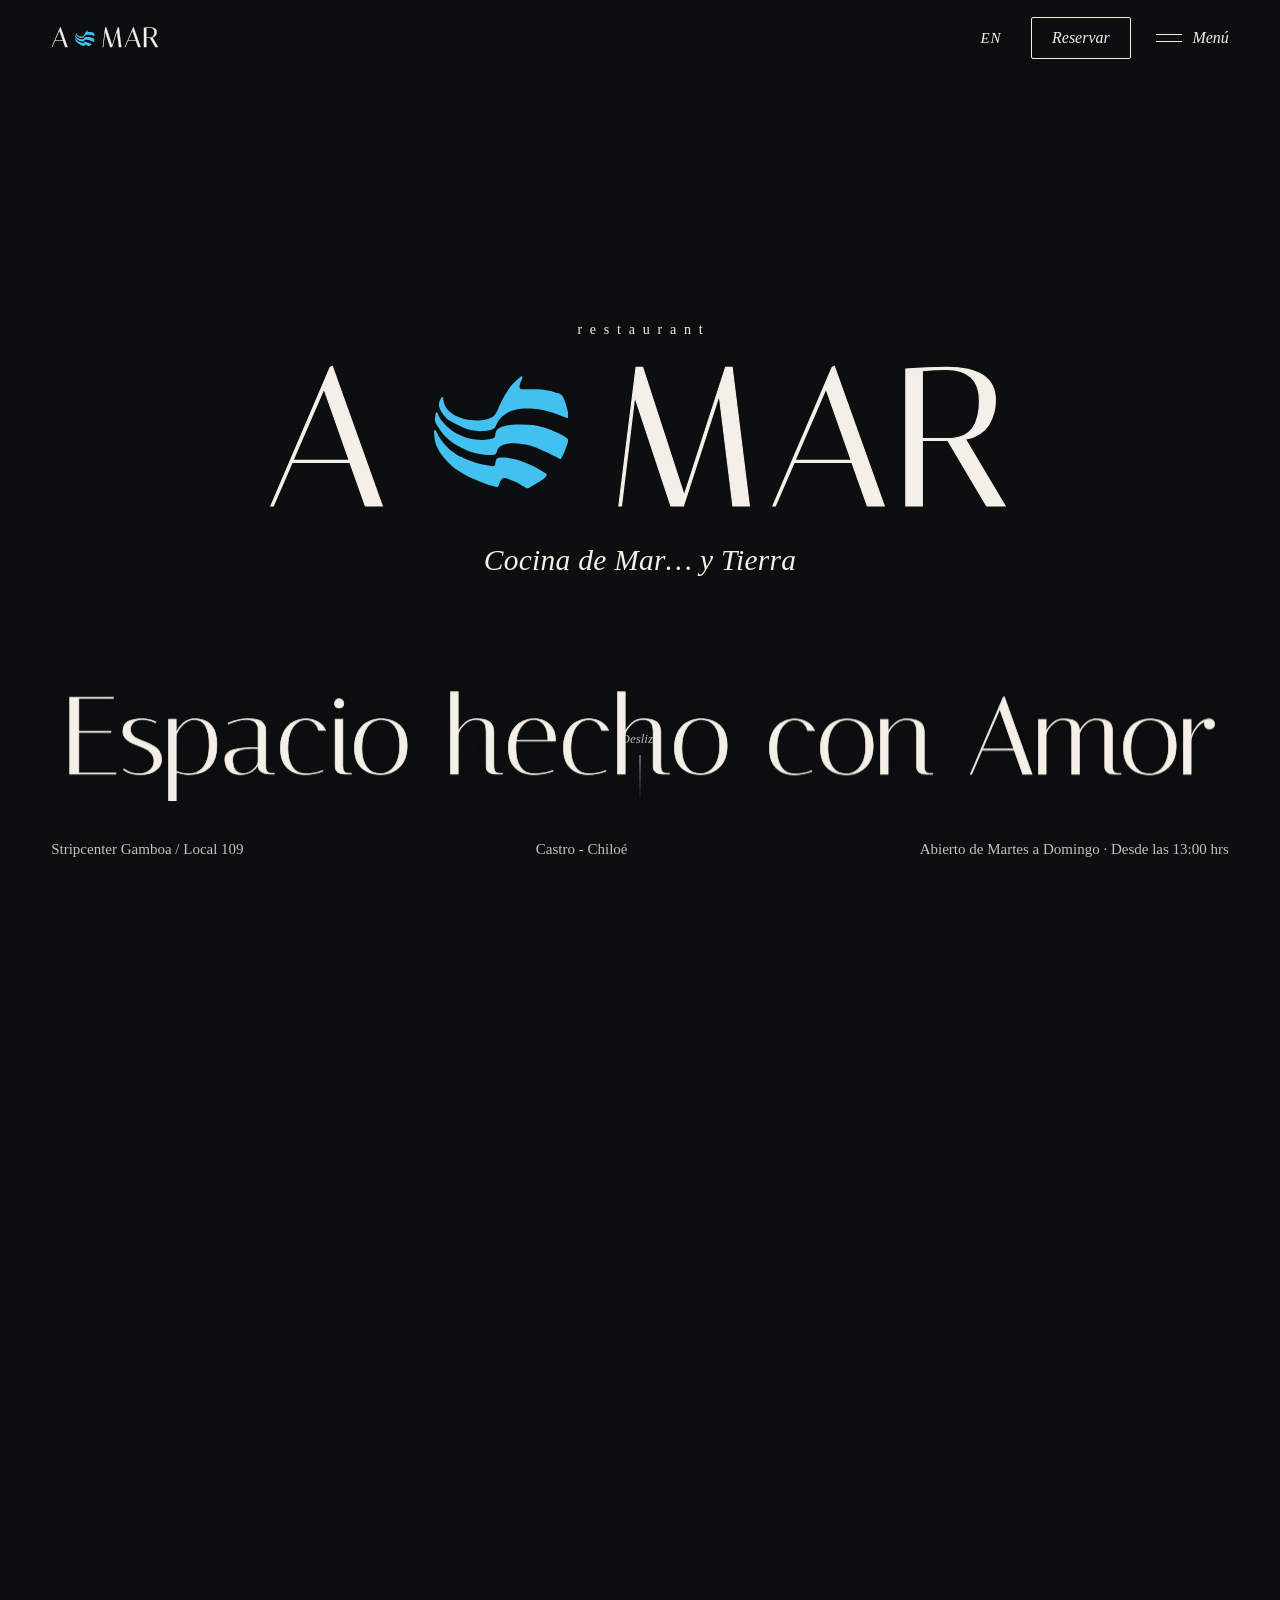
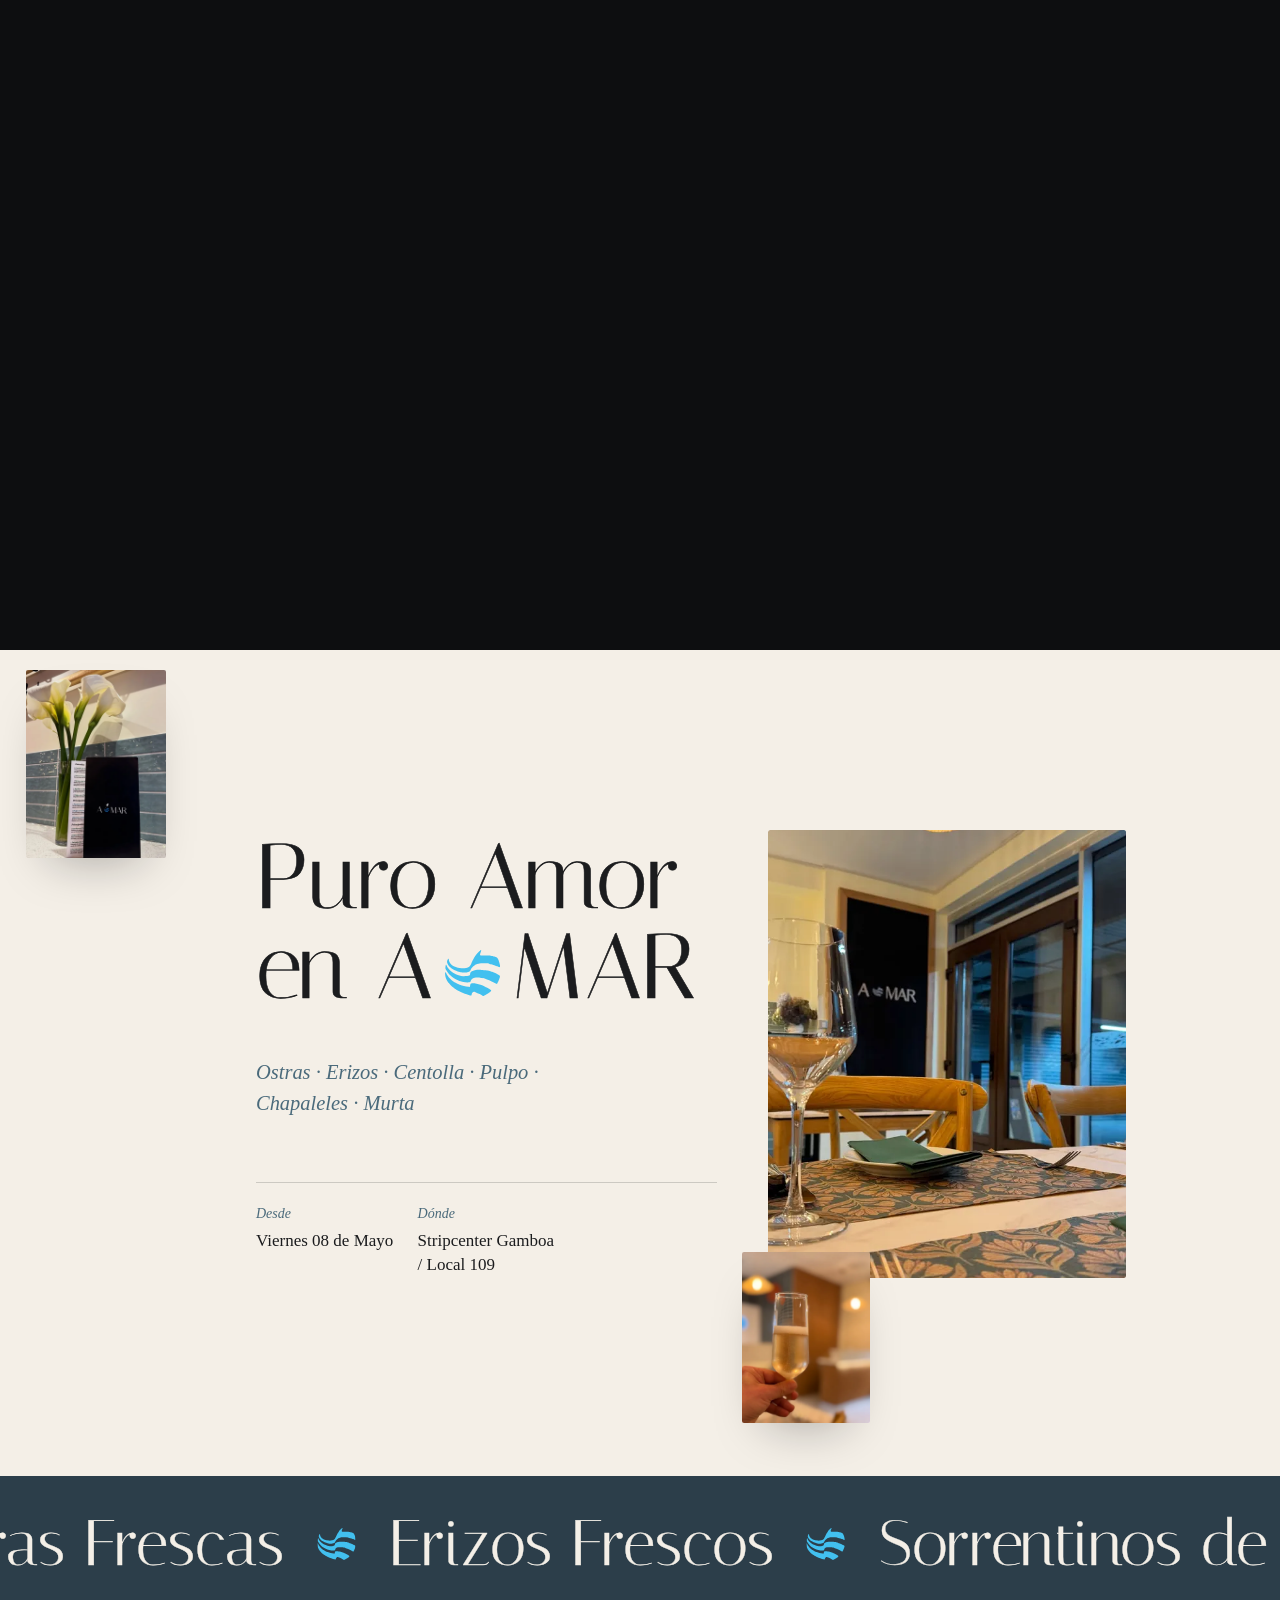
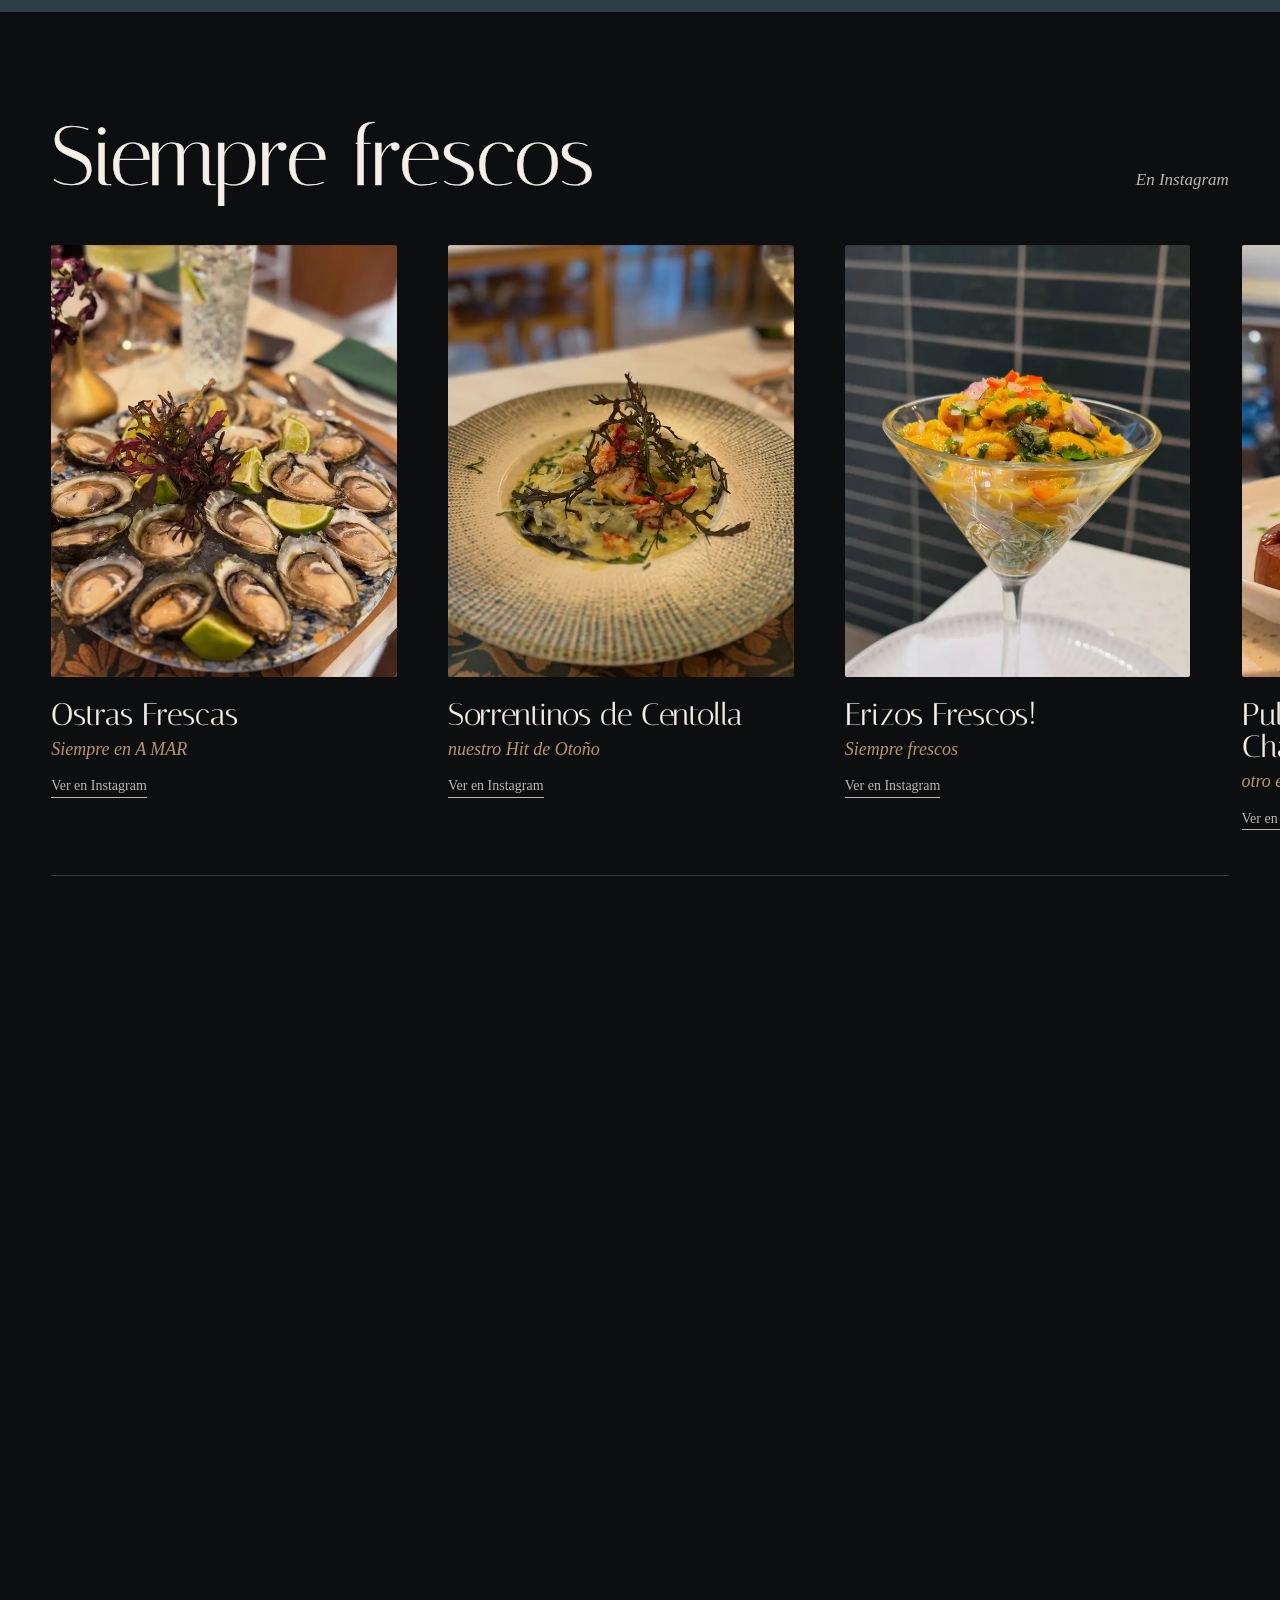
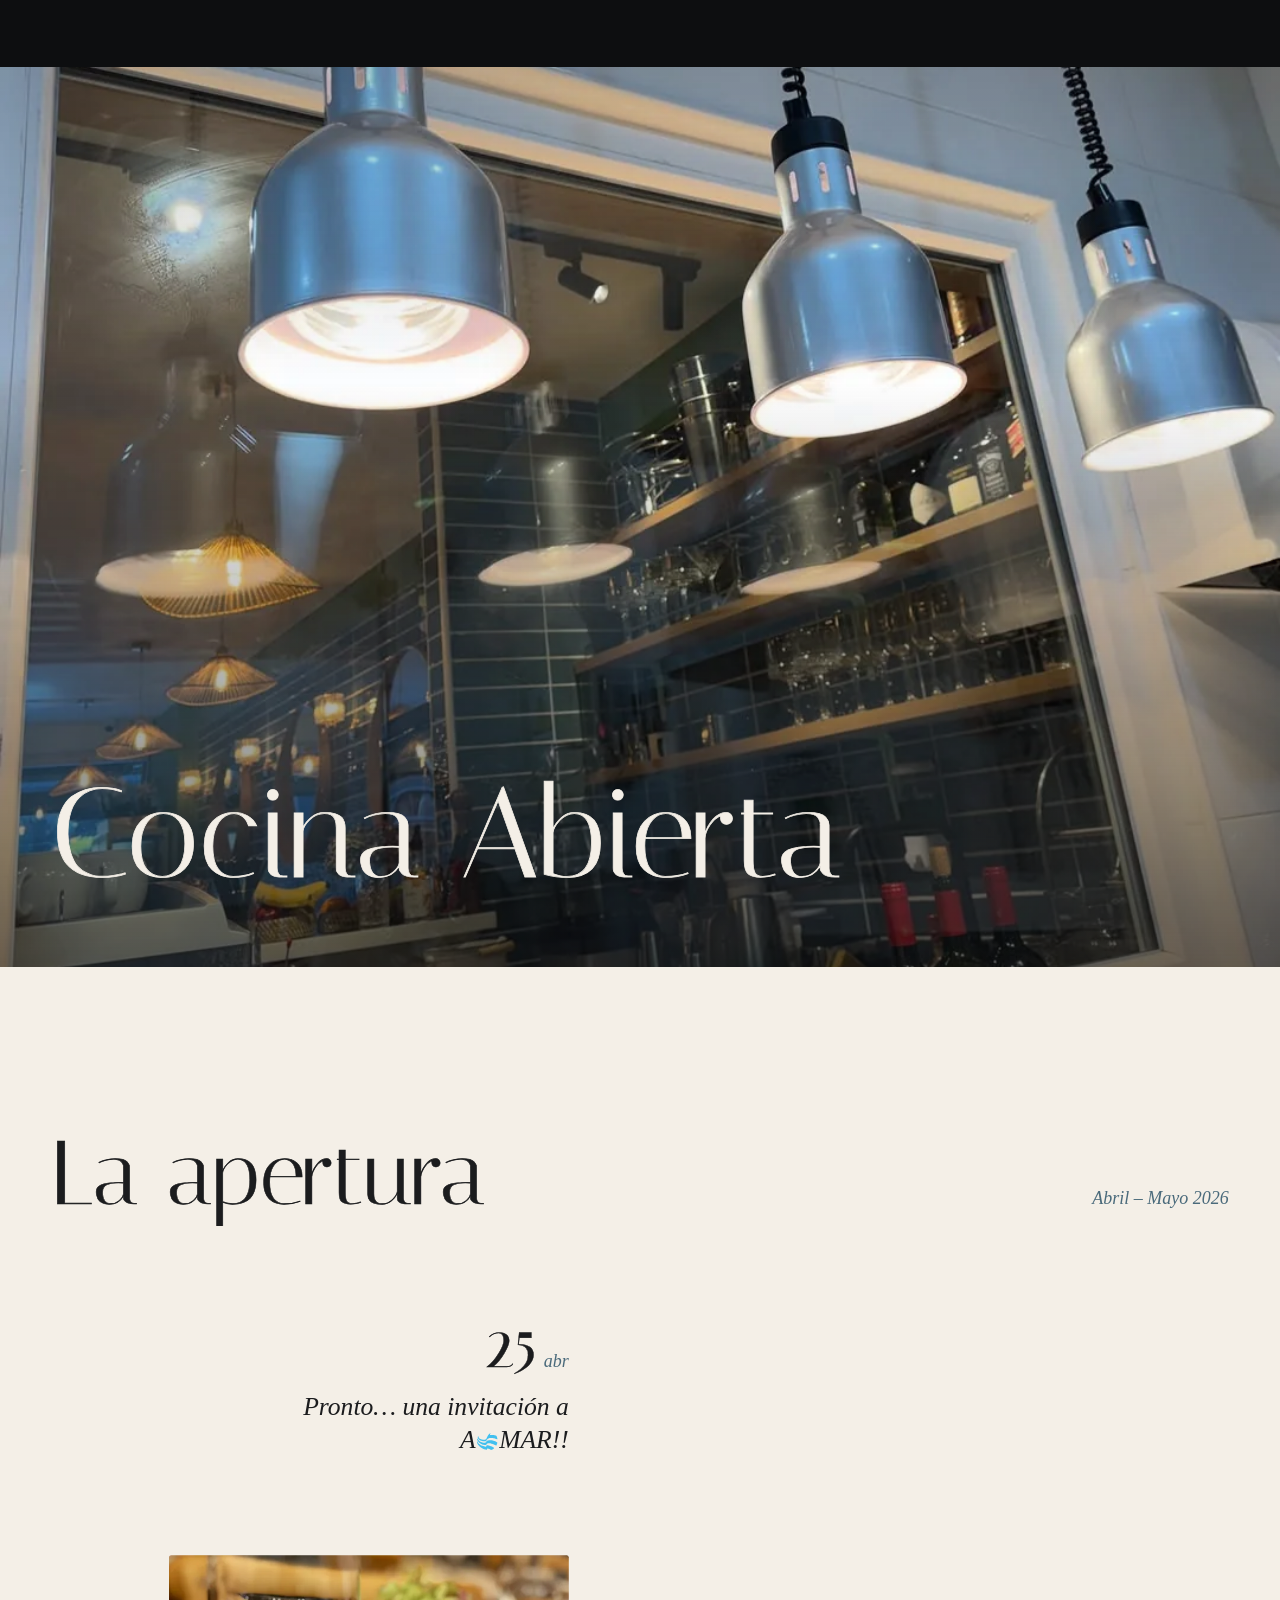
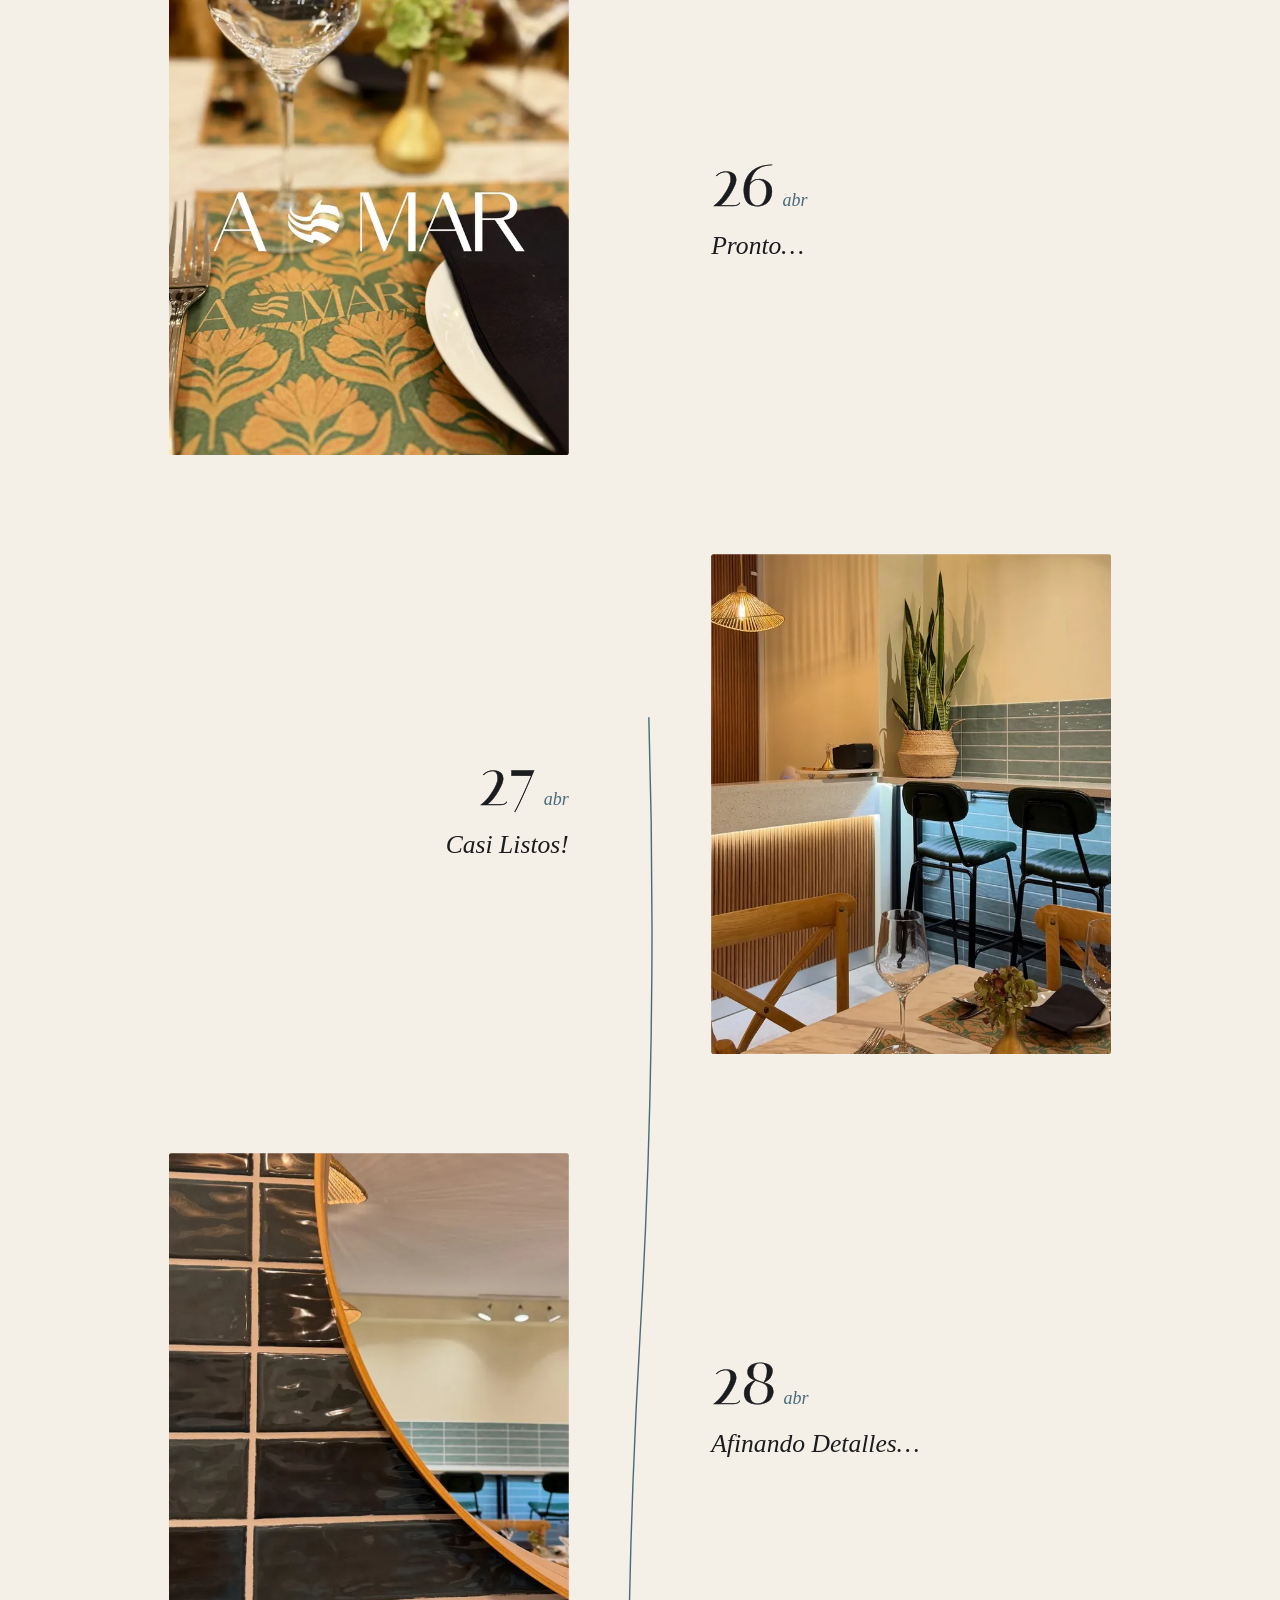
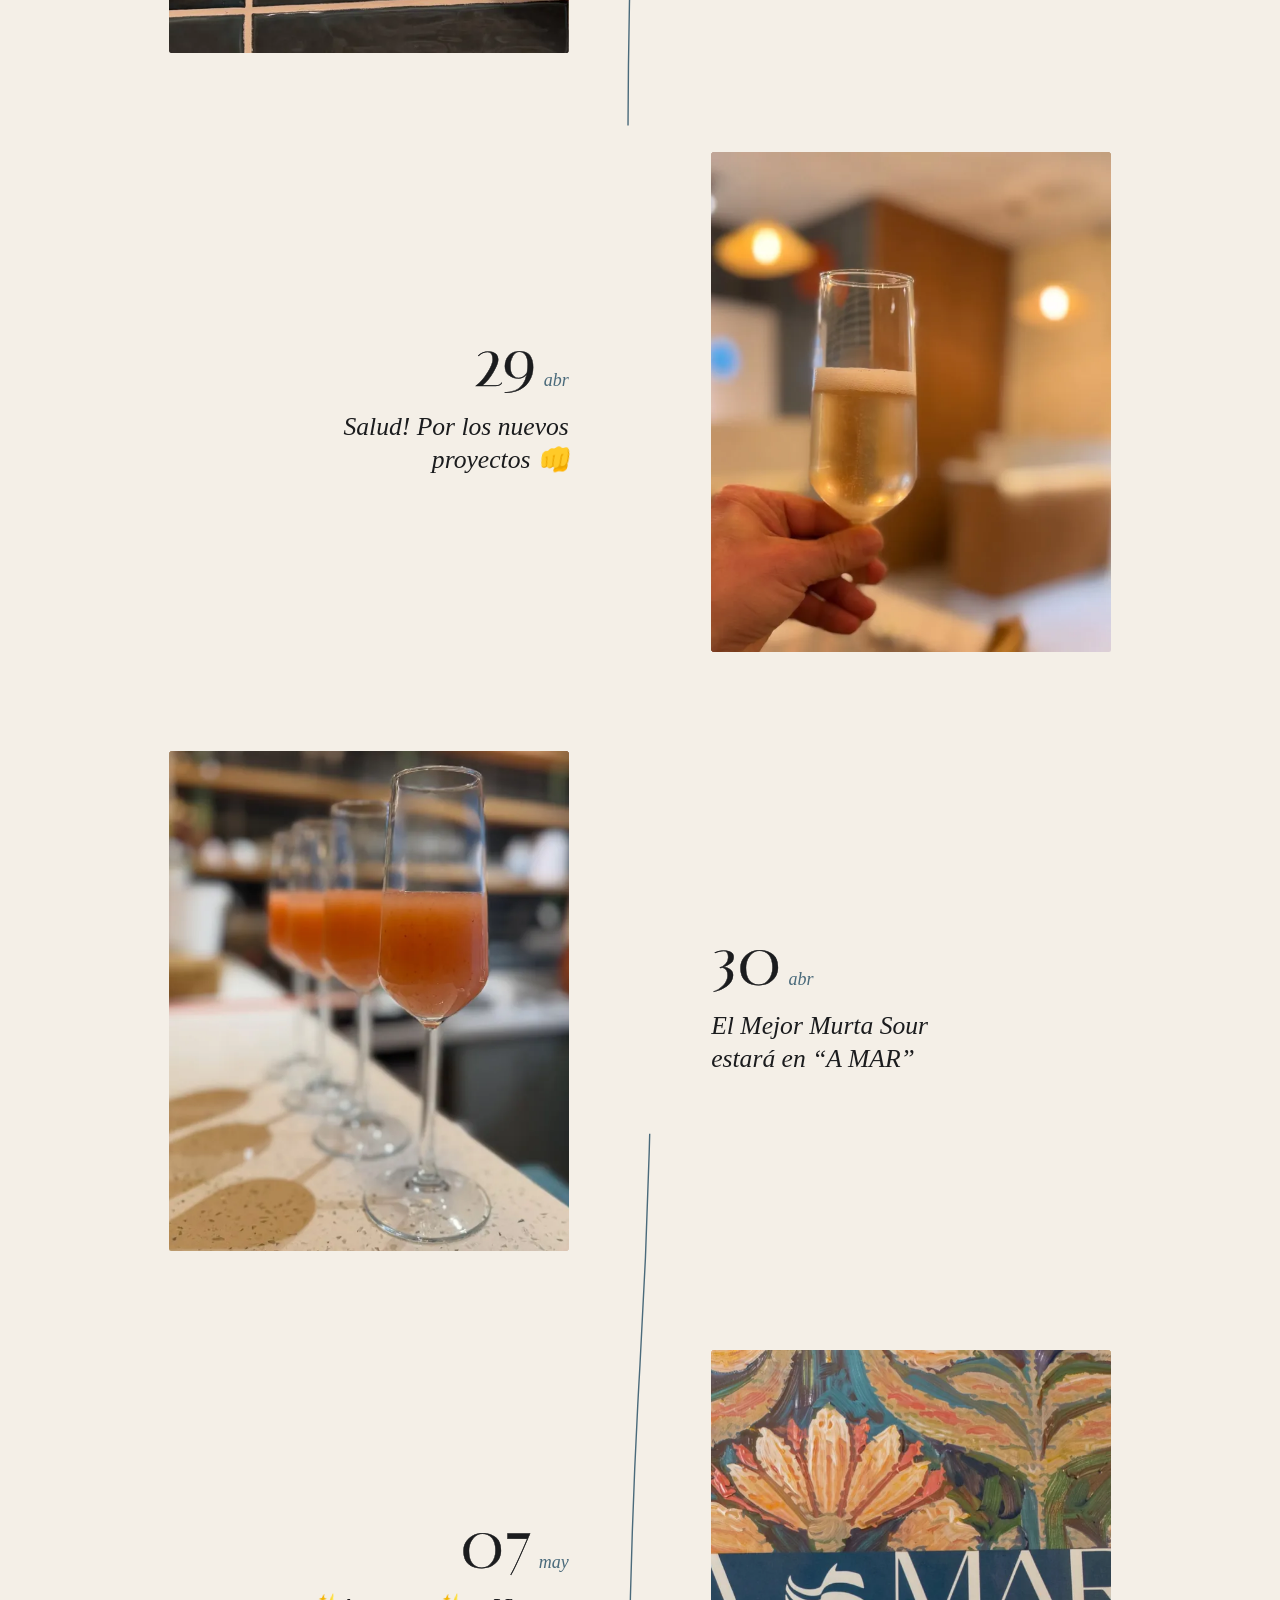
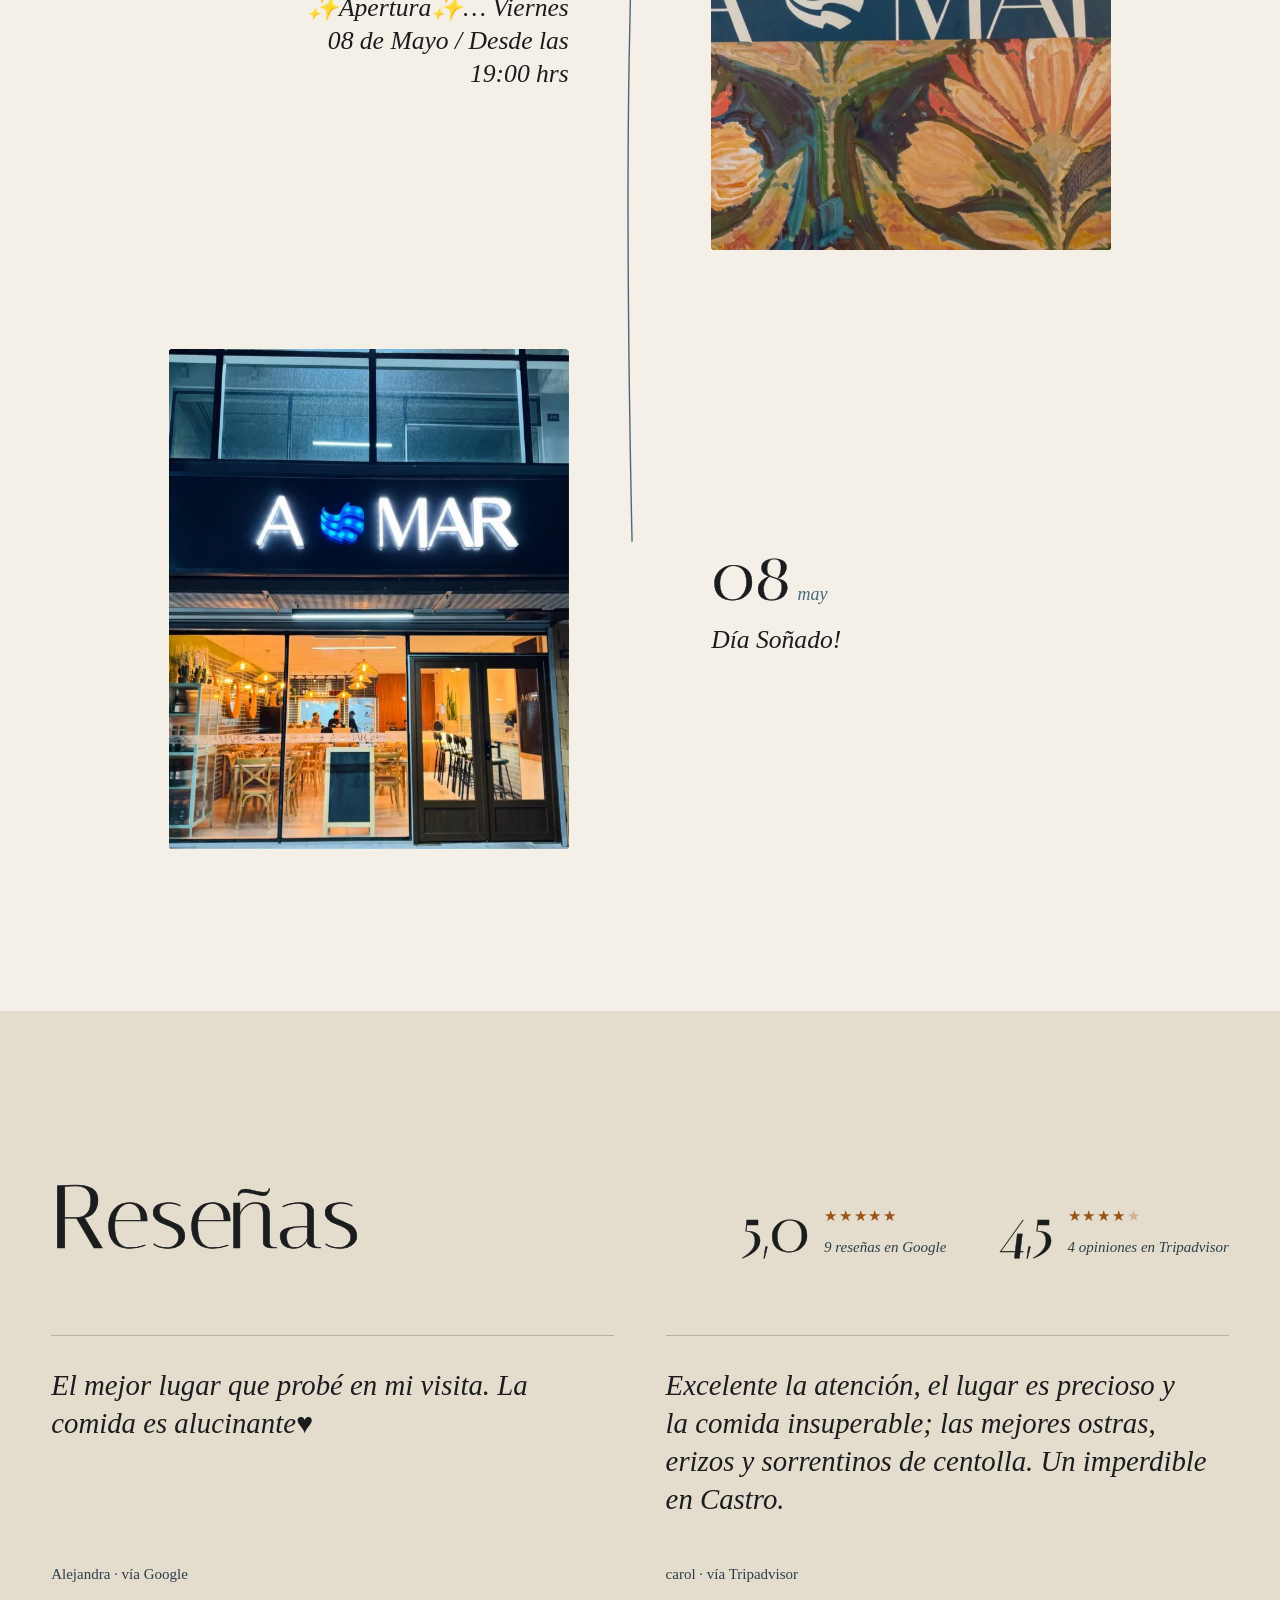
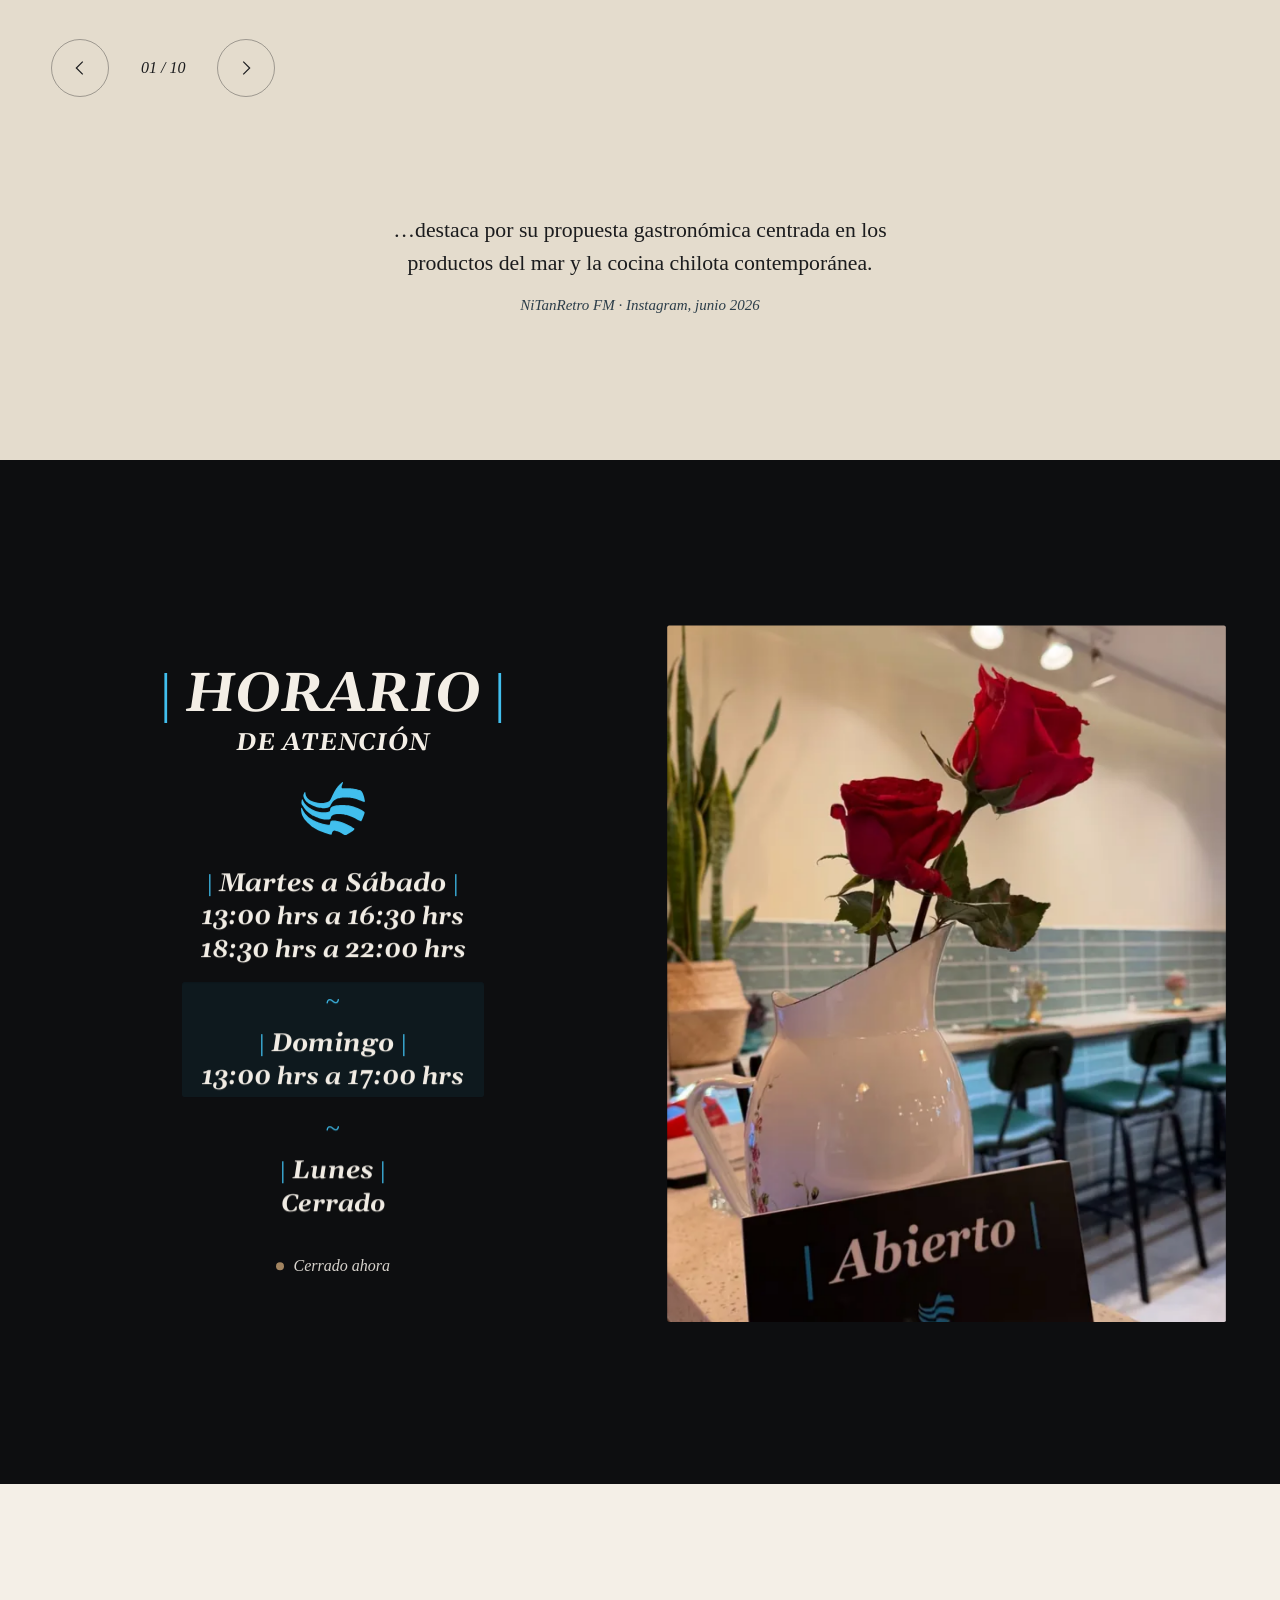
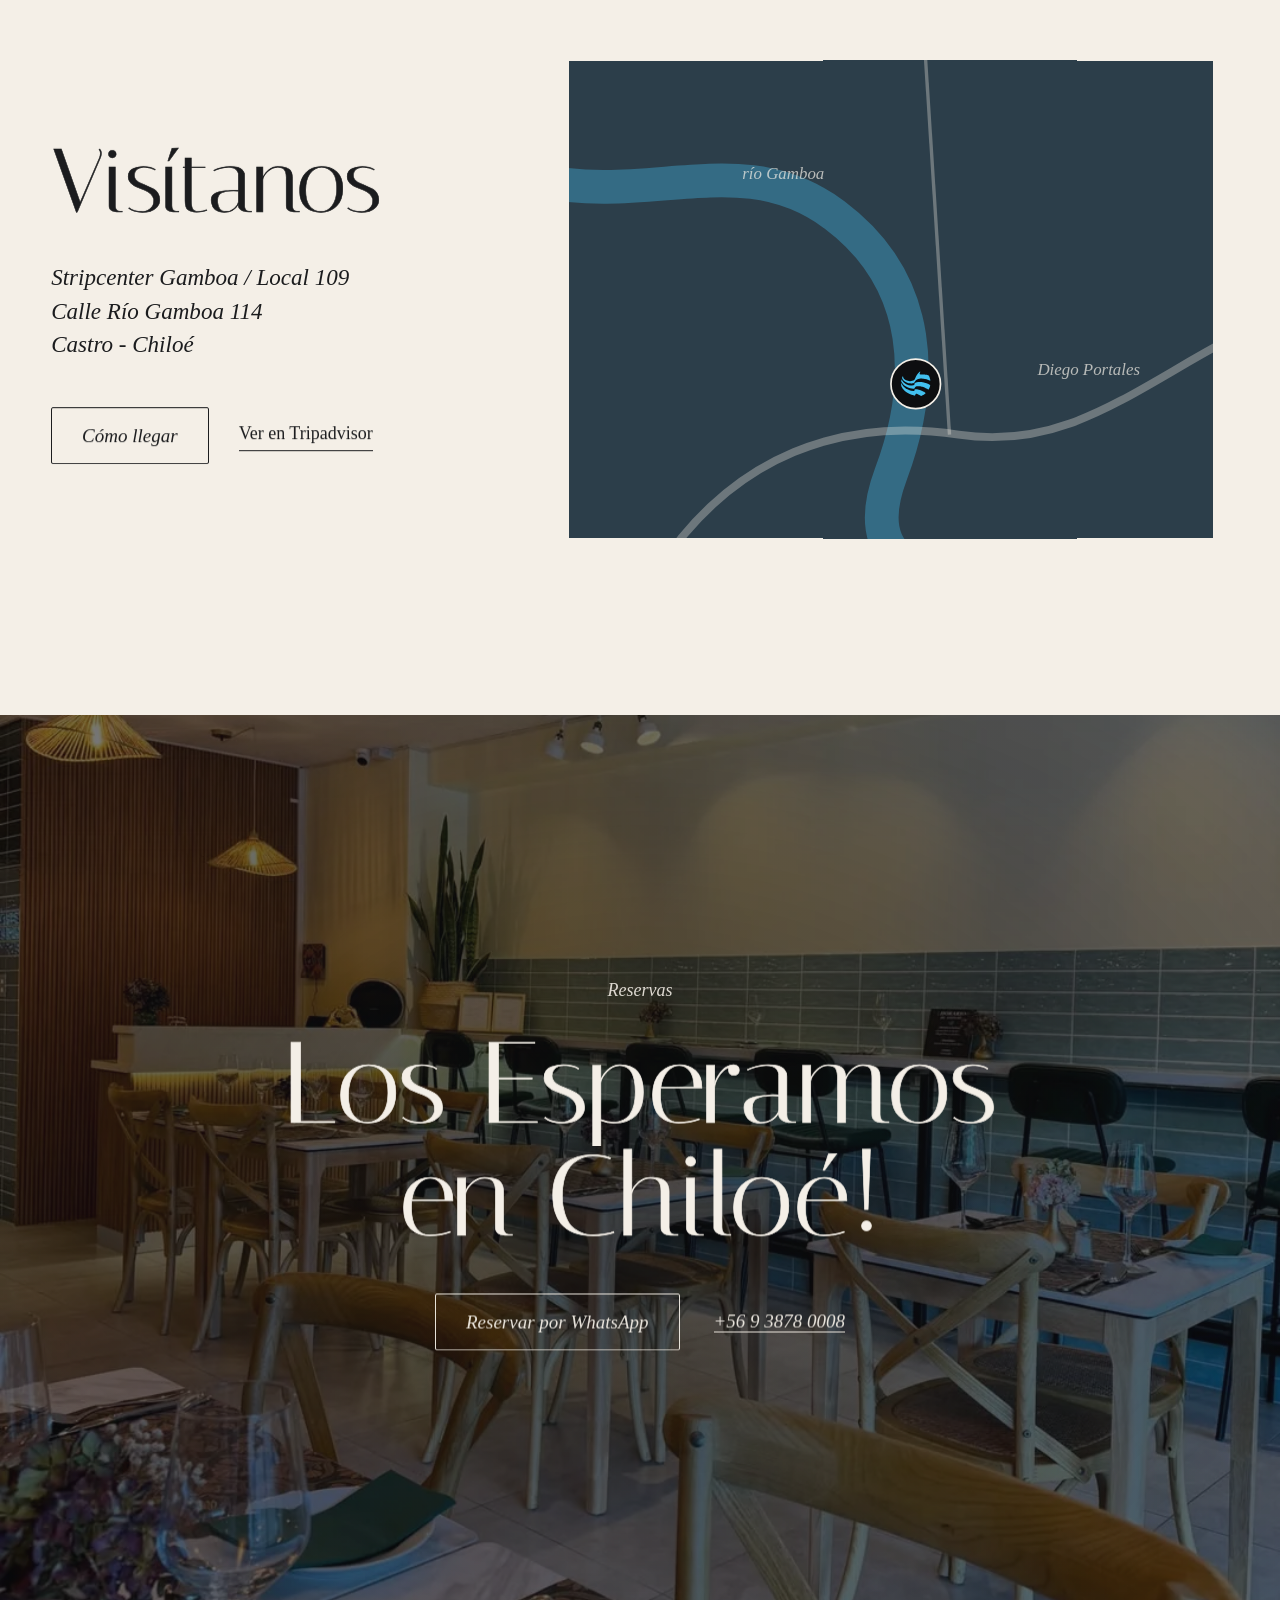
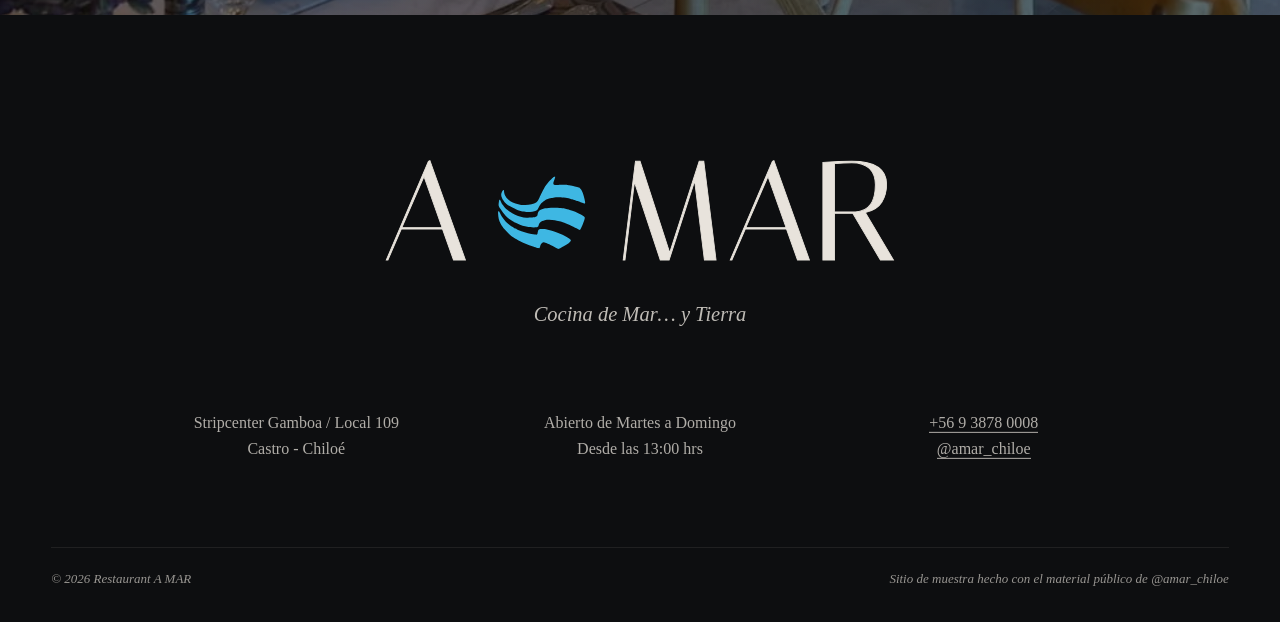
==== commit 524ba3c8: "F19: correcciones de la auditoría independiente (voz/datos y código) + pruebas nuevas Co-Authored-By" ====
--- a/public/index.html
+++ b/public/index.html
@@ -4,7 +4,7 @@
 <meta charset="utf-8">
 <meta name="viewport" content="width=device-width, initial-scale=1, viewport-fit=cover">
 <title data-title-en="A MAR · Cocina de Mar… y Tierra · Castro, Chiloé">A MAR · Cocina de Mar… y Tierra · Castro, Chiloé</title>
-<meta name="description" content="Restaurant A MAR, cocina de mar… y tierra en el Stripcenter Gamboa, local 109, Castro, Chiloé. Ostras y erizos frescos, sorrentinos de centolla, pulpo a la gallega y murta sour. Abierto de martes a domingo desde las 13:00 hrs." data-meta-en="Restaurant A MAR, sea… and land cooking at Stripcenter Gamboa, unit 109, Castro, Chiloé. Fresh oysters and sea urchin, crab sorrentinos, Galician octopus and murta sour. Open Tuesday to Sunday from 1 pm.">
+<meta name="description" content="Restaurant A MAR · Cocina de Mar… y Tierra · Stripcenter Gamboa / Local 109 · Castro - Chiloé · Abierto de Martes a Domingo · Desde las 13:00 hrs" data-meta-en="Restaurant A MAR · Cocina de Mar… y Tierra · Stripcenter Gamboa, unit 109 · Castro, Chiloé, Chile · Open Tuesday to Sunday from 1 pm">
 <meta name="theme-color" content="#0d0e10">
 <link rel="canonical" href="https://amarchiloe.pages.dev/">
 <meta property="og:title" content="A MAR · Cocina de Mar… y Tierra">
@@ -27,7 +27,6 @@
 <link rel="preload" href="assets/fonts/italiana-latin-400-normal.woff2" as="font" type="font/woff2" crossorigin>
 <link rel="preload" href="assets/fonts/gelasio-latin-400-normal.woff2" as="font" type="font/woff2" crossorigin>
 <link rel="preload" href="assets/fonts/gelasio-latin-400-italic.woff2" as="font" type="font/woff2" crossorigin>
-<link rel="preload" href="assets/fonts/gelasio-latin-700-italic.woff2" as="font" type="font/woff2" crossorigin>
 <link rel="preload" href="assets/img/salon-1800.webp" as="image" type="image/webp">
 <link rel="stylesheet" href="css/main.css">
 <script>document.documentElement.classList.replace('no-js','js');if(matchMedia('(prefers-reduced-motion: reduce)').matches)document.documentElement.classList.add('reduced');</script>
@@ -107,7 +106,6 @@
     <h2 class="casa__h" id="casa-h" lang="es" aria-label="Puro Amor en A MAR"><span class="line"><span>Puro Amor</span></span> <span class="line"><span>en A<svg class="casa__iso" viewBox="0 0 100 83.35" aria-hidden="true" focusable="false"><path d="M69.92 83.09C70.17 83 70.78 82.69 71.27 82.39C72.58 81.62 73.6 81.02 75.25 80.08C79.19 77.83 80.64 76.83 82.08 75.42C83.93 73.57 83.98 73.01 82.42 71.99C82.21 71.85 81.75 71.54 81.4 71.29C81.04 71.04 80.23 70.53 79.61 70.15C78.98 69.77 78.34 69.37 78.19 69.27C77.43 68.76 74.05 66.98 72.52 66.28C66.59 63.6 61.88 62 57.22 61.11C53.75 60.44 52.97 60.35 50.84 60.34C47.78 60.33 46.51 60.78 46 62.08C45.88 62.39 45.46 64.3 45.32 65.24C45.19 65.99 45.09 66.27 44.82 66.52C44.42 66.9 44.13 66.92 42.31 66.67C36.61 65.88 31.78 64.69 26.79 62.83C25.13 62.21 22.23 60.97 21.49 60.57C21.22 60.42 20.58 60.13 20.07 59.92C19.56 59.72 19.01 59.48 18.86 59.4C18.19 59.07 16.28 57.92 15.82 57.58C15.55 57.38 14.93 56.93 14.43 56.59C10.41 53.8 7.22 50.46 4.58 46.32C3.44 44.51 3.21 44.1 2.23 42.09C1.34 40.28 1.17 40.04 0.76 40.04C0.22 40.04 -0 40.73 0.07 42.2C0.28 47.22 1.09 50.63 2.88 54.01C3.5 55.21 3.95 55.95 5.21 57.86C5.44 58.21 5.86 58.76 6.14 59.08C6.43 59.4 6.92 59.96 7.24 60.33C10.67 64.3 14.94 68.31 17.26 69.75C17.55 69.93 18.2 70.35 18.7 70.68C19.21 71.02 19.83 71.41 20.08 71.54C20.33 71.68 20.87 72 21.27 72.25C21.68 72.5 22.5 72.96 23.1 73.28C23.69 73.59 24.42 73.99 24.72 74.16C27.33 75.68 35.71 79.17 39.24 80.21C39.75 80.36 40.82 80.7 41.6 80.95C42.37 81.21 43.53 81.55 44.16 81.72C44.8 81.89 45.58 82.11 45.92 82.2C47.39 82.61 47.66 82.4 48.26 80.33C48.83 78.33 49.21 77.62 50.25 76.63C51.55 75.37 52.32 75.34 55.13 76.42C55.6 76.61 56.43 76.93 56.99 77.14C59.69 78.19 60.89 78.73 62.67 79.71C63.5 80.17 66.8 82.13 67.96 82.84C68.68 83.3 69.17 83.36 69.92 83.09ZM94.07 61.28C94.18 61.18 94.36 60.92 94.49 60.69C94.61 60.45 94.9 59.91 95.14 59.48C96.05 57.84 97.61 54.06 98.65 50.94C99.92 47.18 99.85 46.84 97.34 45.18C94.9 43.56 89.36 40.96 85.18 39.48C84.6 39.28 83.73 38.96 83.25 38.77C82.01 38.3 80.25 37.8 77.28 37.11C74.27 36.41 74.05 36.38 65.33 35.98C61.55 35.81 56.77 36.12 53.83 36.73C49.97 37.53 46.98 39.12 46.15 40.8C45.84 41.44 45.76 41.75 45.48 43.28C45.07 45.55 44.75 45.91 42.66 46.48C41.82 46.72 39.57 47.1 38.12 47.26C37.06 47.38 33.86 47.43 32.67 47.34C27.8 46.96 24.43 46.09 19.59 43.93C17.37 42.96 15.43 41.83 12.7 39.95C10.38 38.36 8.15 36.31 6.81 34.54C6.47 34.09 6.01 33.5 5.77 33.21C4.93 32.2 3.96 30.47 3.1 28.47C2.52 27.13 2.34 26.87 1.97 26.87C1.47 26.87 1.25 27.41 0.98 29.34C0.4 33.42 0.5 33.85 2.72 37.27C5.37 41.34 6.55 42.91 8.45 44.81C11 47.37 13.97 49.68 16.92 51.38C18.63 52.36 18.88 52.49 20.29 53.18C24.99 55.49 26.9 56.22 30.96 57.24C35.5 58.4 40.45 58.86 43.82 58.46C45.32 58.28 46.1 57.74 46.4 56.65C47.05 54.26 47.5 53.47 48.85 52.39C49.83 51.59 51.32 50.95 53.57 50.36C56.36 49.64 61.14 49.67 65.19 50.44C65.77 50.54 66.76 50.73 67.39 50.84C68.93 51.13 72.17 51.82 72.73 52C76.35 53.1 83.59 56.3 88.28 58.85C88.71 59.08 89.44 59.44 89.92 59.65C90.81 60.04 91.07 60.18 91.92 60.73C93.1 61.48 93.66 61.62 94.07 61.28ZM36.5 40.85C40.5 40.69 43.45 39.88 44.79 38.57C45.4 37.96 45.63 37.62 46.12 36.54C46.69 35.27 47.58 33.62 48 33.05C48.18 32.79 48.54 32.29 48.78 31.94C49.66 30.63 51.58 28.91 53.27 27.92C55.82 26.41 56.19 26.24 58.44 25.54C60.88 24.77 61.26 24.69 63.33 24.42C65.6 24.12 70.85 24 73.46 24.2C76.98 24.46 78.82 24.71 80.65 25.19C81.08 25.29 82.31 25.6 83.39 25.86C84.47 26.12 85.83 26.5 86.43 26.71C87.02 26.9 88.22 27.3 89.09 27.58C89.96 27.87 90.97 28.22 91.32 28.37C91.67 28.52 92.34 28.78 92.81 28.95C93.27 29.11 94.08 29.41 94.61 29.61C95.13 29.82 95.99 30.13 96.5 30.31C97.01 30.49 97.73 30.75 98.11 30.88C98.84 31.15 99.1 31.17 99.46 31.03C99.96 30.82 100 30.37 99.66 28.64C99.54 27.98 99.35 27.01 99.26 26.47C98.97 24.81 97.65 20.2 96.95 18.45C95.84 15.65 95.05 14.41 93.86 13.58C93.18 13.11 92.83 12.97 91.66 12.66C91.12 12.53 90.08 12.21 89.36 11.97C88.64 11.73 87.57 11.43 87 11.3C86.43 11.18 85.78 11.02 85.57 10.97C84.97 10.81 80.59 10.08 79.57 9.97C78.23 9.81 75.68 9.71 74.07 9.75C73.29 9.76 71.01 9.81 69.01 9.85C64.56 9.95 64.45 9.95 63.93 9.44C63.03 8.57 63.27 6.79 64.71 3.53C65.49 1.78 65.71 0.66 65.36 0.31C65.06 0 64.66 0.13 63.79 0.84C63.24 1.29 62.96 1.55 60.81 3.55C59.14 5.11 56.95 7.48 56.33 8.41C56.18 8.63 55.85 9.1 55.59 9.45C54.98 10.29 53.81 12.09 52.89 13.61C51.84 15.33 48.62 21.81 47.57 24.31C46.27 27.39 45.02 29.27 43.71 30.13C40.79 32.05 35.67 33.06 29.83 32.88C25.28 32.73 20.96 31.72 16.92 29.88C13.12 28.14 9.71 25.1 8.28 22.18C7.41 20.4 7.23 19.78 6.97 17.68C6.78 16.19 6.74 16.02 6.52 15.8C6.07 15.35 5.45 15.92 4.7 17.5C3.27 20.51 3.29 22.16 4.81 25.39C5.22 26.25 5.41 26.57 6.44 28.06C7.56 29.68 8.17 30.37 9.35 31.42C10.42 32.37 10.74 32.61 11.46 33.02C11.81 33.22 12.38 33.56 12.73 33.79C14.33 34.79 18.63 36.94 21.04 37.93C23.51 38.95 26.53 39.9 28.36 40.25C29.55 40.48 32.53 40.82 33.7 40.87C34.72 40.91 34.97 40.91 36.5 40.85Z"/></svg>MAR</span></span></h2>
     <p class="casa__list" lang="es">Ostras · Erizos · Centolla · Pulpo · Chapaleles · Murta</p>
     <dl class="casa__facts">
-      <div><dt data-l="Cuisine">Cocina</dt><dd lang="es">de Mar… y Tierra</dd></div>
       <div><dt data-l="Since">Desde</dt><dd lang="es">Viernes 08 de Mayo</dd></div>
       <div><dt data-l="Where">Dónde</dt><dd lang="es">Stripcenter Gamboa / Local 109</dd></div>
     </dl>
@@ -129,7 +127,7 @@
   <div class="frescos__sticky">
     <header class="frescos__head">
       <h2 class="frescos__h" id="frescos-h" lang="es"><span class="line"><span>Siempre frescos</span></span></h2>
-      <p class="frescos__sub" data-l="From the menu, as A MAR posts it">De la carta, como A MAR lo publica</p>
+      <p class="frescos__sub" data-l="On Instagram">En Instagram</p>
     </header>
     <div class="frescos__view">
       <ul class="frescos__row">
@@ -149,7 +147,7 @@
           <a class="dish__link ul" href="https://www.instagram.com/p/DYXycsgEvVW/" target="_blank" rel="noopener" data-l="View on Instagram">Ver en Instagram</a>
         </li>
         <li class="dish">
-          <figure class="dish__fig"><img class="dish__img" src="assets/img/pulpo-chapa-800.webp" srcset="assets/img/pulpo-chapa-800.webp 800w, assets/img/pulpo-chapa-1800.webp 1080w" sizes="(min-width: 900px) 30vw, 78vw" width="1080" height="1080" alt="Pulpo y chapaleles a la chapa en salsa roja" data-alt-en="Griddled octopus with chapalele potato bread in a red sauce" loading="lazy" decoding="async" style="background-image:url([data-uri])"></figure>
+          <figure class="dish__fig"><img class="dish__img" src="assets/img/pulpo-chapa-800.webp" srcset="assets/img/pulpo-chapa-800.webp 800w, assets/img/pulpo-chapa-1800.webp 1080w" sizes="(min-width: 900px) 30vw, 78vw" width="1080" height="1080" alt="Pulpo y chapaleles (masa de papa chilota) a la chapa en salsa roja" data-alt-en="Griddled octopus with chapaleles (Chilote potato dumplings) in a red sauce" loading="lazy" decoding="async" style="background-image:url([data-uri])"></figure>
           <h3 class="dish__h" lang="es">Pulpo y Chapaleles a la Chapa…</h3><p class="dish__p" lang="es">otro exitazo</p>
           <a class="dish__link ul" href="https://www.instagram.com/p/DYUfRMTkn0P/" target="_blank" rel="noopener" data-l="View on Instagram">Ver en Instagram</a>
         </li>
@@ -181,7 +179,7 @@
     <ol class="hitos">
       <li class="hito hito--text">
         <time datetime="2026-04-25"><span>25</span> <span data-l="Apr">abr</span></time>
-        <p class="hito__p" lang="es">Pronto… una invitación a A<svg class="hito__iso" viewBox="0 0 100 83.35" aria-hidden="true" focusable="false"><path d="M69.92 83.09C70.17 83 70.78 82.69 71.27 82.39C72.58 81.62 73.6 81.02 75.25 80.08C79.19 77.83 80.64 76.83 82.08 75.42C83.93 73.57 83.98 73.01 82.42 71.99C82.21 71.85 81.75 71.54 81.4 71.29C81.04 71.04 80.23 70.53 79.61 70.15C78.98 69.77 78.34 69.37 78.19 69.27C77.43 68.76 74.05 66.98 72.52 66.28C66.59 63.6 61.88 62 57.22 61.11C53.75 60.44 52.97 60.35 50.84 60.34C47.78 60.33 46.51 60.78 46 62.08C45.88 62.39 45.46 64.3 45.32 65.24C45.19 65.99 45.09 66.27 44.82 66.52C44.42 66.9 44.13 66.92 42.31 66.67C36.61 65.88 31.78 64.69 26.79 62.83C25.13 62.21 22.23 60.97 21.49 60.57C21.22 60.42 20.58 60.13 20.07 59.92C19.56 59.72 19.01 59.48 18.86 59.4C18.19 59.07 16.28 57.92 15.82 57.58C15.55 57.38 14.93 56.93 14.43 56.59C10.41 53.8 7.22 50.46 4.58 46.32C3.44 44.51 3.21 44.1 2.23 42.09C1.34 40.28 1.17 40.04 0.76 40.04C0.22 40.04 -0 40.73 0.07 42.2C0.28 47.22 1.09 50.63 2.88 54.01C3.5 55.21 3.95 55.95 5.21 57.86C5.44 58.21 5.86 58.76 6.14 59.08C6.43 59.4 6.92 59.96 7.24 60.33C10.67 64.3 14.94 68.31 17.26 69.75C17.55 69.93 18.2 70.35 18.7 70.68C19.21 71.02 19.83 71.41 20.08 71.54C20.33 71.68 20.87 72 21.27 72.25C21.68 72.5 22.5 72.96 23.1 73.28C23.69 73.59 24.42 73.99 24.72 74.16C27.33 75.68 35.71 79.17 39.24 80.21C39.75 80.36 40.82 80.7 41.6 80.95C42.37 81.21 43.53 81.55 44.16 81.72C44.8 81.89 45.58 82.11 45.92 82.2C47.39 82.61 47.66 82.4 48.26 80.33C48.83 78.33 49.21 77.62 50.25 76.63C51.55 75.37 52.32 75.34 55.13 76.42C55.6 76.61 56.43 76.93 56.99 77.14C59.69 78.19 60.89 78.73 62.67 79.71C63.5 80.17 66.8 82.13 67.96 82.84C68.68 83.3 69.17 83.36 69.92 83.09ZM94.07 61.28C94.18 61.18 94.36 60.92 94.49 60.69C94.61 60.45 94.9 59.91 95.14 59.48C96.05 57.84 97.61 54.06 98.65 50.94C99.92 47.18 99.85 46.84 97.34 45.18C94.9 43.56 89.36 40.96 85.18 39.48C84.6 39.28 83.73 38.96 83.25 38.77C82.01 38.3 80.25 37.8 77.28 37.11C74.27 36.41 74.05 36.38 65.33 35.98C61.55 35.81 56.77 36.12 53.83 36.73C49.97 37.53 46.98 39.12 46.15 40.8C45.84 41.44 45.76 41.75 45.48 43.28C45.07 45.55 44.75 45.91 42.66 46.48C41.82 46.72 39.57 47.1 38.12 47.26C37.06 47.38 33.86 47.43 32.67 47.34C27.8 46.96 24.43 46.09 19.59 43.93C17.37 42.96 15.43 41.83 12.7 39.95C10.38 38.36 8.15 36.31 6.81 34.54C6.47 34.09 6.01 33.5 5.77 33.21C4.93 32.2 3.96 30.47 3.1 28.47C2.52 27.13 2.34 26.87 1.97 26.87C1.47 26.87 1.25 27.41 0.98 29.34C0.4 33.42 0.5 33.85 2.72 37.27C5.37 41.34 6.55 42.91 8.45 44.81C11 47.37 13.97 49.68 16.92 51.38C18.63 52.36 18.88 52.49 20.29 53.18C24.99 55.49 26.9 56.22 30.96 57.24C35.5 58.4 40.45 58.86 43.82 58.46C45.32 58.28 46.1 57.74 46.4 56.65C47.05 54.26 47.5 53.47 48.85 52.39C49.83 51.59 51.32 50.95 53.57 50.36C56.36 49.64 61.14 49.67 65.19 50.44C65.77 50.54 66.76 50.73 67.39 50.84C68.93 51.13 72.17 51.82 72.73 52C76.35 53.1 83.59 56.3 88.28 58.85C88.71 59.08 89.44 59.44 89.92 59.65C90.81 60.04 91.07 60.18 91.92 60.73C93.1 61.48 93.66 61.62 94.07 61.28ZM36.5 40.85C40.5 40.69 43.45 39.88 44.79 38.57C45.4 37.96 45.63 37.62 46.12 36.54C46.69 35.27 47.58 33.62 48 33.05C48.18 32.79 48.54 32.29 48.78 31.94C49.66 30.63 51.58 28.91 53.27 27.92C55.82 26.41 56.19 26.24 58.44 25.54C60.88 24.77 61.26 24.69 63.33 24.42C65.6 24.12 70.85 24 73.46 24.2C76.98 24.46 78.82 24.71 80.65 25.19C81.08 25.29 82.31 25.6 83.39 25.86C84.47 26.12 85.83 26.5 86.43 26.71C87.02 26.9 88.22 27.3 89.09 27.58C89.96 27.87 90.97 28.22 91.32 28.37C91.67 28.52 92.34 28.78 92.81 28.95C93.27 29.11 94.08 29.41 94.61 29.61C95.13 29.82 95.99 30.13 96.5 30.31C97.01 30.49 97.73 30.75 98.11 30.88C98.84 31.15 99.1 31.17 99.46 31.03C99.96 30.82 100 30.37 99.66 28.64C99.54 27.98 99.35 27.01 99.26 26.47C98.97 24.81 97.65 20.2 96.95 18.45C95.84 15.65 95.05 14.41 93.86 13.58C93.18 13.11 92.83 12.97 91.66 12.66C91.12 12.53 90.08 12.21 89.36 11.97C88.64 11.73 87.57 11.43 87 11.3C86.43 11.18 85.78 11.02 85.57 10.97C84.97 10.81 80.59 10.08 79.57 9.97C78.23 9.81 75.68 9.71 74.07 9.75C73.29 9.76 71.01 9.81 69.01 9.85C64.56 9.95 64.45 9.95 63.93 9.44C63.03 8.57 63.27 6.79 64.71 3.53C65.49 1.78 65.71 0.66 65.36 0.31C65.06 0 64.66 0.13 63.79 0.84C63.24 1.29 62.96 1.55 60.81 3.55C59.14 5.11 56.95 7.48 56.33 8.41C56.18 8.63 55.85 9.1 55.59 9.45C54.98 10.29 53.81 12.09 52.89 13.61C51.84 15.33 48.62 21.81 47.57 24.31C46.27 27.39 45.02 29.27 43.71 30.13C40.79 32.05 35.67 33.06 29.83 32.88C25.28 32.73 20.96 31.72 16.92 29.88C13.12 28.14 9.71 25.1 8.28 22.18C7.41 20.4 7.23 19.78 6.97 17.68C6.78 16.19 6.74 16.02 6.52 15.8C6.07 15.35 5.45 15.92 4.7 17.5C3.27 20.51 3.29 22.16 4.81 25.39C5.22 26.25 5.41 26.57 6.44 28.06C7.56 29.68 8.17 30.37 9.35 31.42C10.42 32.37 10.74 32.61 11.46 33.02C11.81 33.22 12.38 33.56 12.73 33.79C14.33 34.79 18.63 36.94 21.04 37.93C23.51 38.95 26.53 39.9 28.36 40.25C29.55 40.48 32.53 40.82 33.7 40.87C34.72 40.91 34.97 40.91 36.5 40.85Z"/></svg>MAR!!</p>
+        <p class="hito__p" lang="es">Pronto… una invitación a <span class="nw">A<svg class="hito__iso" viewBox="0 0 100 83.35" aria-hidden="true" focusable="false"><path d="M69.92 83.09C70.17 83 70.78 82.69 71.27 82.39C72.58 81.62 73.6 81.02 75.25 80.08C79.19 77.83 80.64 76.83 82.08 75.42C83.93 73.57 83.98 73.01 82.42 71.99C82.21 71.85 81.75 71.54 81.4 71.29C81.04 71.04 80.23 70.53 79.61 70.15C78.98 69.77 78.34 69.37 78.19 69.27C77.43 68.76 74.05 66.98 72.52 66.28C66.59 63.6 61.88 62 57.22 61.11C53.75 60.44 52.97 60.35 50.84 60.34C47.78 60.33 46.51 60.78 46 62.08C45.88 62.39 45.46 64.3 45.32 65.24C45.19 65.99 45.09 66.27 44.82 66.52C44.42 66.9 44.13 66.92 42.31 66.67C36.61 65.88 31.78 64.69 26.79 62.83C25.13 62.21 22.23 60.97 21.49 60.57C21.22 60.42 20.58 60.13 20.07 59.92C19.56 59.72 19.01 59.48 18.86 59.4C18.19 59.07 16.28 57.92 15.82 57.58C15.55 57.38 14.93 56.93 14.43 56.59C10.41 53.8 7.22 50.46 4.58 46.32C3.44 44.51 3.21 44.1 2.23 42.09C1.34 40.28 1.17 40.04 0.76 40.04C0.22 40.04 -0 40.73 0.07 42.2C0.28 47.22 1.09 50.63 2.88 54.01C3.5 55.21 3.95 55.95 5.21 57.86C5.44 58.21 5.86 58.76 6.14 59.08C6.43 59.4 6.92 59.96 7.24 60.33C10.67 64.3 14.94 68.31 17.26 69.75C17.55 69.93 18.2 70.35 18.7 70.68C19.21 71.02 19.83 71.41 20.08 71.54C20.33 71.68 20.87 72 21.27 72.25C21.68 72.5 22.5 72.96 23.1 73.28C23.69 73.59 24.42 73.99 24.72 74.16C27.33 75.68 35.71 79.17 39.24 80.21C39.75 80.36 40.82 80.7 41.6 80.95C42.37 81.21 43.53 81.55 44.16 81.72C44.8 81.89 45.58 82.11 45.92 82.2C47.39 82.61 47.66 82.4 48.26 80.33C48.83 78.33 49.21 77.62 50.25 76.63C51.55 75.37 52.32 75.34 55.13 76.42C55.6 76.61 56.43 76.93 56.99 77.14C59.69 78.19 60.89 78.73 62.67 79.71C63.5 80.17 66.8 82.13 67.96 82.84C68.68 83.3 69.17 83.36 69.92 83.09ZM94.07 61.28C94.18 61.18 94.36 60.92 94.49 60.69C94.61 60.45 94.9 59.91 95.14 59.48C96.05 57.84 97.61 54.06 98.65 50.94C99.92 47.18 99.85 46.84 97.34 45.18C94.9 43.56 89.36 40.96 85.18 39.48C84.6 39.28 83.73 38.96 83.25 38.77C82.01 38.3 80.25 37.8 77.28 37.11C74.27 36.41 74.05 36.38 65.33 35.98C61.55 35.81 56.77 36.12 53.83 36.73C49.97 37.53 46.98 39.12 46.15 40.8C45.84 41.44 45.76 41.75 45.48 43.28C45.07 45.55 44.75 45.91 42.66 46.48C41.82 46.72 39.57 47.1 38.12 47.26C37.06 47.38 33.86 47.43 32.67 47.34C27.8 46.96 24.43 46.09 19.59 43.93C17.37 42.96 15.43 41.83 12.7 39.95C10.38 38.36 8.15 36.31 6.81 34.54C6.47 34.09 6.01 33.5 5.77 33.21C4.93 32.2 3.96 30.47 3.1 28.47C2.52 27.13 2.34 26.87 1.97 26.87C1.47 26.87 1.25 27.41 0.98 29.34C0.4 33.42 0.5 33.85 2.72 37.27C5.37 41.34 6.55 42.91 8.45 44.81C11 47.37 13.97 49.68 16.92 51.38C18.63 52.36 18.88 52.49 20.29 53.18C24.99 55.49 26.9 56.22 30.96 57.24C35.5 58.4 40.45 58.86 43.82 58.46C45.32 58.28 46.1 57.74 46.4 56.65C47.05 54.26 47.5 53.47 48.85 52.39C49.83 51.59 51.32 50.95 53.57 50.36C56.36 49.64 61.14 49.67 65.19 50.44C65.77 50.54 66.76 50.73 67.39 50.84C68.93 51.13 72.17 51.82 72.73 52C76.35 53.1 83.59 56.3 88.28 58.85C88.71 59.08 89.44 59.44 89.92 59.65C90.81 60.04 91.07 60.18 91.92 60.73C93.1 61.48 93.66 61.62 94.07 61.28ZM36.5 40.85C40.5 40.69 43.45 39.88 44.79 38.57C45.4 37.96 45.63 37.62 46.12 36.54C46.69 35.27 47.58 33.62 48 33.05C48.18 32.79 48.54 32.29 48.78 31.94C49.66 30.63 51.58 28.91 53.27 27.92C55.82 26.41 56.19 26.24 58.44 25.54C60.88 24.77 61.26 24.69 63.33 24.42C65.6 24.12 70.85 24 73.46 24.2C76.98 24.46 78.82 24.71 80.65 25.19C81.08 25.29 82.31 25.6 83.39 25.86C84.47 26.12 85.83 26.5 86.43 26.71C87.02 26.9 88.22 27.3 89.09 27.58C89.96 27.87 90.97 28.22 91.32 28.37C91.67 28.52 92.34 28.78 92.81 28.95C93.27 29.11 94.08 29.41 94.61 29.61C95.13 29.82 95.99 30.13 96.5 30.31C97.01 30.49 97.73 30.75 98.11 30.88C98.84 31.15 99.1 31.17 99.46 31.03C99.96 30.82 100 30.37 99.66 28.64C99.54 27.98 99.35 27.01 99.26 26.47C98.97 24.81 97.65 20.2 96.95 18.45C95.84 15.65 95.05 14.41 93.86 13.58C93.18 13.11 92.83 12.97 91.66 12.66C91.12 12.53 90.08 12.21 89.36 11.97C88.64 11.73 87.57 11.43 87 11.3C86.43 11.18 85.78 11.02 85.57 10.97C84.97 10.81 80.59 10.08 79.57 9.97C78.23 9.81 75.68 9.71 74.07 9.75C73.29 9.76 71.01 9.81 69.01 9.85C64.56 9.95 64.45 9.95 63.93 9.44C63.03 8.57 63.27 6.79 64.71 3.53C65.49 1.78 65.71 0.66 65.36 0.31C65.06 0 64.66 0.13 63.79 0.84C63.24 1.29 62.96 1.55 60.81 3.55C59.14 5.11 56.95 7.48 56.33 8.41C56.18 8.63 55.85 9.1 55.59 9.45C54.98 10.29 53.81 12.09 52.89 13.61C51.84 15.33 48.62 21.81 47.57 24.31C46.27 27.39 45.02 29.27 43.71 30.13C40.79 32.05 35.67 33.06 29.83 32.88C25.28 32.73 20.96 31.72 16.92 29.88C13.12 28.14 9.71 25.1 8.28 22.18C7.41 20.4 7.23 19.78 6.97 17.68C6.78 16.19 6.74 16.02 6.52 15.8C6.07 15.35 5.45 15.92 4.7 17.5C3.27 20.51 3.29 22.16 4.81 25.39C5.22 26.25 5.41 26.57 6.44 28.06C7.56 29.68 8.17 30.37 9.35 31.42C10.42 32.37 10.74 32.61 11.46 33.02C11.81 33.22 12.38 33.56 12.73 33.79C14.33 34.79 18.63 36.94 21.04 37.93C23.51 38.95 26.53 39.9 28.36 40.25C29.55 40.48 32.53 40.82 33.7 40.87C34.72 40.91 34.97 40.91 36.5 40.85Z"/></svg>MAR!!</span></p>
       </li>
       <li class="hito">
         <time datetime="2026-04-26"><span>26</span> <span data-l="Apr">abr</span></time>
@@ -194,24 +192,29 @@
         <figure class="hito__fig"><img class="hito__img" src="assets/img/barra-800.webp" srcset="assets/img/barra-800.webp 800w, assets/img/barra-1800.webp 1440w" sizes="(min-width: 900px) 30vw, 70vw" width="1440" height="1440" alt="La barra con listones de madera, pisos altos, planta y lámpara de mimbre" data-alt-en="The bar with wooden slats, high stools, a snake plant and a wicker lamp" loading="lazy" decoding="async" style="background-image:url([data-uri])"></figure>
       </li>
       <li class="hito">
+        <time datetime="2026-04-28"><span>28</span> <span data-l="Apr">abr</span></time>
+        <p class="hito__p" lang="es">Afinando Detalles…</p>
+        <figure class="hito__fig"><img class="hito__img" src="assets/img/espejo-800.webp" srcset="assets/img/espejo-800.webp 800w, assets/img/espejo-1800.webp 1440w" sizes="(min-width: 900px) 30vw, 70vw" width="1440" height="1440" alt="Espejo redondo que refleja el azulejo y el salón" data-alt-en="Round mirror reflecting the dark glazed tiles and the dining room" loading="lazy" decoding="async" style="background-image:url([data-uri])"></figure>
+      </li>
+      <li class="hito">
         <time datetime="2026-04-29"><span>29</span> <span data-l="Apr">abr</span></time>
-        <p class="hito__p" lang="es">Afinando Detalles…</p>
-        <figure class="hito__fig"><img class="hito__img" src="assets/img/espejo-800.webp" srcset="assets/img/espejo-800.webp 800w, assets/img/espejo-1800.webp 1440w" sizes="(min-width: 900px) 30vw, 70vw" width="1440" height="1440" alt="Espejo redondo de mimbre que refleja el azulejo y el salón" data-alt-en="Round wicker-framed mirror reflecting the dark glazed tiles and the dining room" loading="lazy" decoding="async" style="background-image:url([data-uri])"></figure>
-      </li>
-      <li class="hito">
-        <time datetime="2026-05-01"><span>01</span> <span data-l="May">may</span></time>
+        <p class="hito__p" lang="es">Salud! Por los nuevos proyectos 👊</p>
+        <figure class="hito__fig"><img class="hito__img" src="assets/img/espumante-800.webp" srcset="assets/img/espumante-800.webp 800w, assets/img/espumante-1800.webp 1440w" sizes="(min-width: 900px) 30vw, 70vw" width="1440" height="1440" alt="Una mano levanta una copa de espumante en el salón iluminado" data-alt-en="A hand raising a glass of sparkling wine in the warm-lit room" loading="lazy" decoding="async" style="background-image:url([data-uri])"></figure>
+      </li>
+      <li class="hito">
+        <time datetime="2026-04-30"><span>30</span> <span data-l="Apr">abr</span></time>
         <p class="hito__p" lang="es">El Mejor Murta Sour estará en “A MAR”</p>
         <figure class="hito__fig"><img class="hito__img" src="assets/img/murta-800.webp" srcset="assets/img/murta-800.webp 800w, assets/img/murta-1800.webp 1440w" sizes="(min-width: 900px) 30vw, 70vw" width="1440" height="1440" alt="Cuatro copas de murta sour alineadas en la barra" data-alt-en="Four glasses of murta sour lined up on the bar" loading="lazy" decoding="async" style="background-image:url([data-uri])"></figure>
       </li>
       <li class="hito">
         <time datetime="2026-05-07"><span>07</span> <span data-l="May">may</span></time>
-        <p class="hito__p" lang="es">✨Apertura✨ Viernes 08 de Mayo / Desde las 19:00 hrs</p>
+        <p class="hito__p" lang="es">✨Apertura✨… Viernes 08 de Mayo / Desde las 19:00 hrs</p>
         <figure class="hito__fig"><img class="hito__img" src="assets/img/textil-800.webp" srcset="assets/img/textil-800.webp 800w, assets/img/textil-1800.webp 1179w" sizes="(min-width: 900px) 30vw, 70vw" width="1179" height="1179" alt="Textil floral pintado, cruzado por una franja azul con el logotipo de A MAR" data-alt-en="Floral painted textile crossed by a blue band with the A MAR logo" loading="lazy" decoding="async" style="background-image:url([data-uri])"></figure>
       </li>
       <li class="hito">
-        <time datetime="2026-05-09"><span>09</span> <span data-l="May">may</span></time>
+        <time datetime="2026-05-08"><span>08</span> <span data-l="May">may</span></time>
         <p class="hito__p" lang="es">Día Soñado!</p>
-        <figure class="hito__fig"><img class="hito__img" src="assets/img/fachada-800.webp" srcset="assets/img/fachada-800.webp 800w, assets/img/fachada-1800.webp 1080w" sizes="(min-width: 900px) 30vw, 70vw" width="1080" height="1080" alt="La fachada de A MAR de noche, bajo su letrero de neón azul" data-alt-en="The A MAR storefront at night under its blue neon sign" loading="lazy" decoding="async" style="background-image:url([data-uri])"></figure>
+        <figure class="hito__fig"><img class="hito__img" src="assets/img/fachada-800.webp" srcset="assets/img/fachada-800.webp 800w, assets/img/fachada-1800.webp 1080w" sizes="(min-width: 900px) 30vw, 70vw" width="1080" height="1080" alt="La fachada de A MAR de noche, bajo su letrero luminoso" data-alt-en="The A MAR storefront at night under its illuminated sign" loading="lazy" decoding="async" style="background-image:url([data-uri])"></figure>
       </li>
     </ol>
   </div>
@@ -222,8 +225,8 @@
   <header class="resenas__head">
     <h2 class="resenas__h" id="resenas-h"><span class="line"><span data-l="Reviews">Reseñas</span></span></h2>
     <ul class="notas">
-      <li><a href="https://www.google.com/maps/place/Restaurant+A+Mar/@-42.4805899,-73.7720604,17z" target="_blank" rel="noopener"><b>5,0</b><span class="notas__stars" aria-hidden="true">★★★★★</span><span><span data-l="9 reviews on Google">9 reseñas en Google</span></span></a></li>
-      <li><a href="https://www.tripadvisor.cl/Restaurant_Review-g317804-d34499300-Reviews-A_Mar_Chiloe-Castro_Isla_Chiloe_Los_Lagos_Region.html" target="_blank" rel="noopener"><b>4,5</b><span class="notas__stars" aria-hidden="true">★★★★<s>★</s></span><span><span data-l="4 reviews on Tripadvisor">4 opiniones en Tripadvisor</span></span></a></li>
+      <li><a href="https://www.google.com/maps/place/Restaurant+A+Mar/@-42.4805899,-73.7720604,17z" target="_blank" rel="noopener"><b data-l="5.0">5,0</b><span class="vh" data-l="out of 5">de 5</span><span class="notas__stars" aria-hidden="true">★★★★★</span><span><span data-l="9 reviews on Google">9 reseñas en Google</span></span></a></li>
+      <li><a href="https://www.tripadvisor.cl/Restaurant_Review-g317804-d34499300-Reviews-A_Mar_Chiloe-Castro_Isla_Chiloe_Los_Lagos_Region.html" target="_blank" rel="noopener"><b data-l="4.5">4,5</b><span class="vh" data-l="out of 5">de 5</span><span class="notas__stars" aria-hidden="true">★★★★<s>★</s></span><span><span data-l="4 reviews on Tripadvisor">4 opiniones en Tripadvisor</span></span></a></li>
     </ul>
   </header>
   <div class="resenas__slider swiper" id="resenasSlider">
--- a/public/css/main.css
+++ b/public/css/main.css
@@ -2,7 +2,6 @@
 @font-face{font-family:Italiana;src:url(../assets/fonts/italiana-latin-400-normal.woff2) format('woff2');font-weight:400;font-style:normal;font-display:swap}
 @font-face{font-family:Gelasio;src:url(../assets/fonts/gelasio-latin-400-normal.woff2) format('woff2');font-weight:400;font-style:normal;font-display:swap}
 @font-face{font-family:Gelasio;src:url(../assets/fonts/gelasio-latin-400-italic.woff2) format('woff2');font-weight:400;font-style:italic;font-display:swap}
-@font-face{font-family:Gelasio;src:url(../assets/fonts/gelasio-latin-600-normal.woff2) format('woff2');font-weight:600;font-style:normal;font-display:swap}
 @font-face{font-family:Gelasio;src:url(../assets/fonts/gelasio-latin-700-italic.woff2) format('woff2');font-weight:700;font-style:italic;font-display:swap}
 
 :root{
@@ -27,6 +26,9 @@
 ol,ul{list-style:none}
 ::selection{background:var(--ola);color:var(--noche)}
 :focus-visible{outline:2px solid var(--ola);outline-offset:4px;border-radius:2px}
+[data-theme=light] :focus-visible,.nav.on-light :focus-visible{outline-color:var(--noche)}
+.vh{position:absolute!important;width:1px;height:1px;overflow:hidden;clip-path:inset(50%);white-space:nowrap}
+.nw{white-space:nowrap}
 ::-webkit-scrollbar{width:10px;height:10px}::-webkit-scrollbar-track{background:var(--noche)}::-webkit-scrollbar-thumb{background:var(--mimbre);border-radius:10px;border:2px solid var(--noche)}
 [hidden]{display:none!important}
 .skip{position:fixed;left:16px;top:-80px;z-index:300;background:var(--espuma);color:var(--noche);padding:10px 16px;border-radius:2px;transition:top .3s var(--ease)}
@@ -53,6 +55,7 @@
 .pre__iso{width:84px;fill:transparent;stroke:var(--ola);stroke-width:.8;stroke-dasharray:420;stroke-dashoffset:420;animation:preDraw 1.4s var(--ease) forwards,preFill .5s .9s ease forwards}
 @keyframes preDraw{to{stroke-dashoffset:0}}@keyframes preFill{to{fill:var(--ola)}}
 .no-js .pre,.reduced .pre{display:none}
+.js .pre{animation:preOut 0s 7s forwards}@keyframes preOut{to{visibility:hidden;pointer-events:none}}
 
 /* ---------- barra ---------- */
 .nav{position:fixed;inset:0 0 auto;z-index:90;height:var(--nav-h);display:flex;align-items:center;justify-content:space-between;padding:0 var(--gut);color:var(--espuma);transition:color .5s var(--ease),transform .6s var(--ease)}
@@ -181,14 +184,14 @@
 .notas a{display:grid;grid-template-columns:auto auto;column-gap:14px;align-items:center;text-decoration:none}
 .notas b{grid-row:1/3;font:400 clamp(52px,5vw,76px)/1 var(--f-disp);font-weight:400;-webkit-text-stroke:.006em currentColor}
 .notas__stars{color:var(--cobre);letter-spacing:.12em;font-size:15px}.notas__stars s{text-decoration:none;opacity:.3}
-.notas a>span:last-child{font:italic 400 15px/1.3 var(--f-text);color:var(--azulejo)}
+.notas a>span:last-child{font:italic 400 15px/1.3 var(--f-text);color:var(--petroleo)}
 .notas a:hover b{color:var(--azulejo)}
 .swiper{overflow:hidden;position:relative}.swiper-wrapper{display:flex;box-sizing:content-box}.swiper-slide{flex-shrink:0;position:relative}
 .resenas .resenas__slider{padding:0 var(--gut);cursor:grab}
 .resenas__slider:active{cursor:grabbing}
 .resenas .swiper-slide.rs{width:min(44vw,620px);margin-right:clamp(24px,4vw,64px);display:grid;align-content:space-between;gap:28px;min-height:250px;padding-top:30px;border-top:1px solid rgba(27,28,30,.22)}
 .rs blockquote p{font:italic 400 clamp(23px,2.25vw,34px)/1.32 var(--f-text);text-wrap:pretty}
-.rs figcaption{font:400 15px/1.4 var(--f-text);color:var(--azulejo)}
+.rs figcaption{font:400 15px/1.4 var(--f-text);color:var(--petroleo)}
 .resenas__ctrl{display:flex;align-items:center;gap:22px;margin-top:clamp(40px,6vh,64px)}
 .resenas__btn{width:58px;height:58px;border-radius:50%;border:1px solid rgba(27,28,30,.35);display:grid;place-items:center;transition:background .4s,color .4s,border-color .4s}
 .resenas__btn svg{width:22px;fill:none;stroke:currentColor;stroke-width:1.3}
@@ -197,7 +200,7 @@
 .resenas__count{font:italic 400 16px/1 var(--f-text);min-width:64px;text-align:center}
 .prensa{max-width:780px;margin:clamp(80px,13vh,140px) auto 0;padding:0 var(--gut);text-align:center}
 .prensa p{font:400 clamp(20px,1.7vw,25px)/1.5 var(--f-text);text-wrap:balance}
-.prensa figcaption{margin-top:16px;font:italic 400 15px/1.4 var(--f-text);color:var(--azulejo)}
+.prensa figcaption{margin-top:16px;font:italic 400 15px/1.4 var(--f-text);color:var(--petroleo)}
 .drag{position:fixed;left:0;top:0;z-index:80;width:96px;height:96px;margin:-48px 0 0 -48px;border-radius:50%;background:var(--noche);color:var(--espuma);display:grid;place-items:center;font:italic 400 14px/1 var(--f-text);pointer-events:none;opacity:0;transform:scale(.4);transition:opacity .35s var(--ease),transform .5s var(--ease)}
 .drag.is-on{opacity:1;transform:scale(1)}
 
@@ -243,9 +246,9 @@
 
 /* ---------- reservar ---------- */
 .bleed--reservar{align-items:center;justify-items:center;text-align:center}
-.bleed--reservar::after{background:rgba(13,14,16,.6)}
+.bleed--reservar::after{background:radial-gradient(ellipse at 50% 50%,rgba(13,14,16,.72),rgba(13,14,16,.55))}
 .reservar__in{position:relative;z-index:2;display:grid;justify-items:center;gap:clamp(18px,3vh,30px);padding:0 var(--gut)}
-.reservar__k{font:italic 400 18px/1 var(--f-text);color:var(--ola)}
+.reservar__k{font:italic 400 18px/1 var(--f-text);color:var(--espuma);opacity:.9}
 .reservar__h{font:400 clamp(60px,9vw,144px)/.96 var(--f-disp);-webkit-text-stroke:.006em currentColor}
 .reservar__cta{display:flex;flex-wrap:wrap;justify-content:center;align-items:center;gap:22px 34px;margin-top:clamp(10px,2vh,20px);font:italic 400 19px/1 var(--f-text)}
 
@@ -295,7 +298,8 @@
 
 /* ---------- sin movimiento ---------- */
 .reduced .hero{height:auto}
-.reduced .hero__sticky{position:relative;height:auto;min-height:0;display:block}
+.reduced .hero__sticky{position:relative;height:auto;min-height:0;display:flex;flex-direction:column;place-items:normal}
+.reduced .hero__brand{order:0}.reduced .hero__photo{order:1}
 .reduced .hero__brand{min-height:100svh;display:grid;place-content:center}
 .reduced .hero__photo{position:relative;inset:auto;height:100svh;min-height:560px;opacity:1;-webkit-mask:none;mask:none}
 .reduced .hero__photo::after{--shade:1}
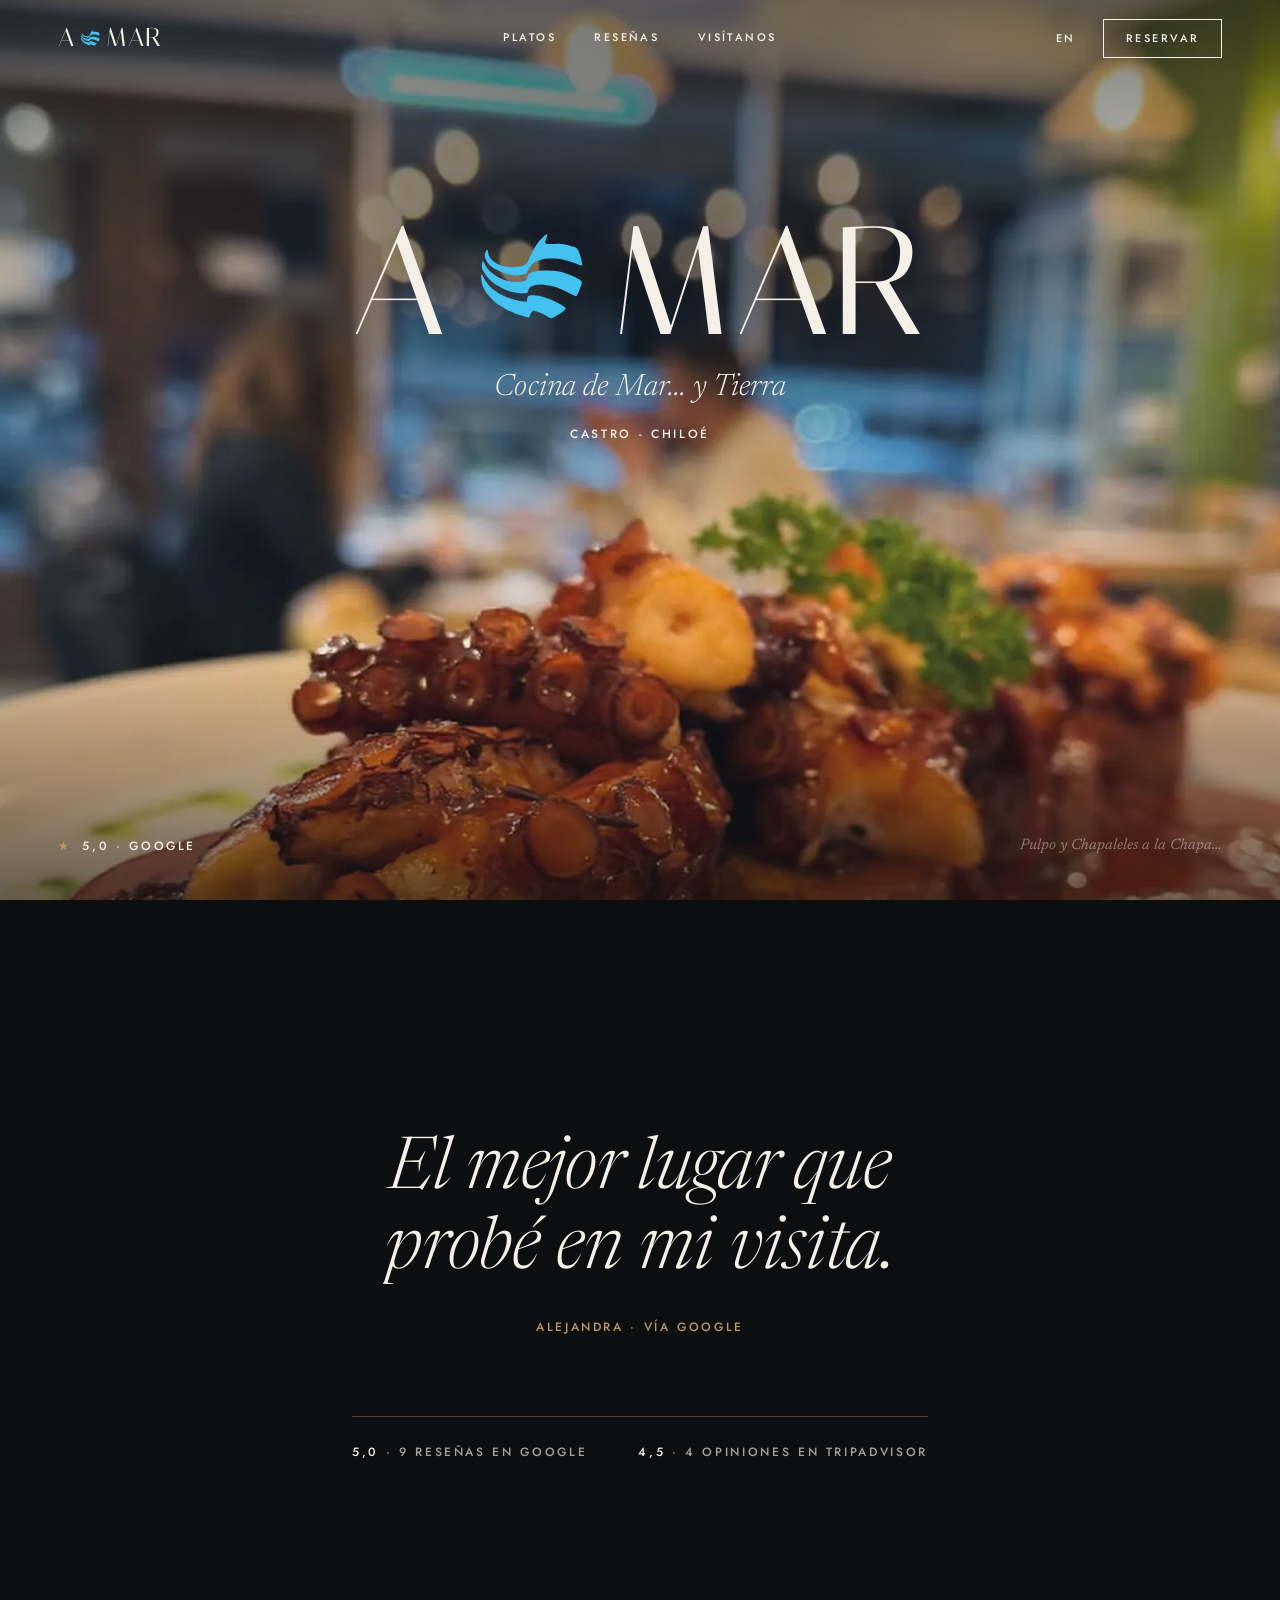
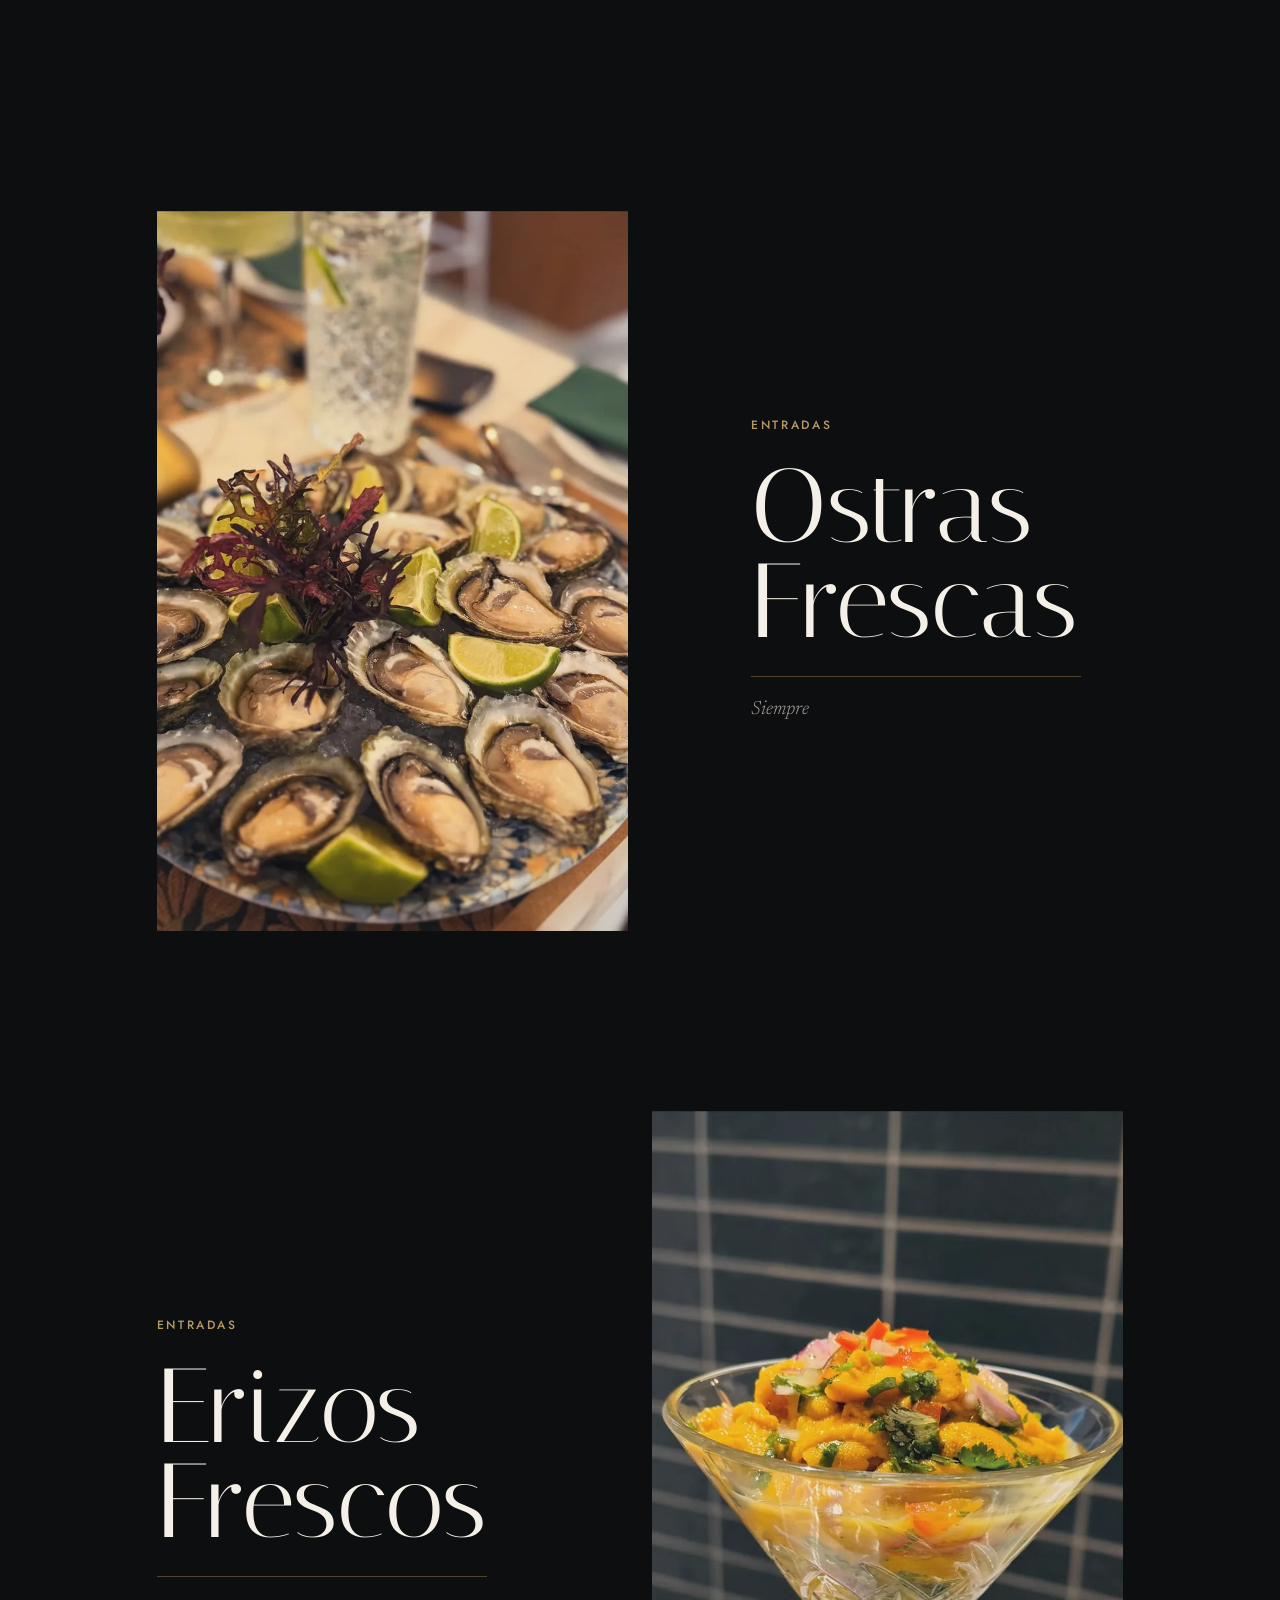
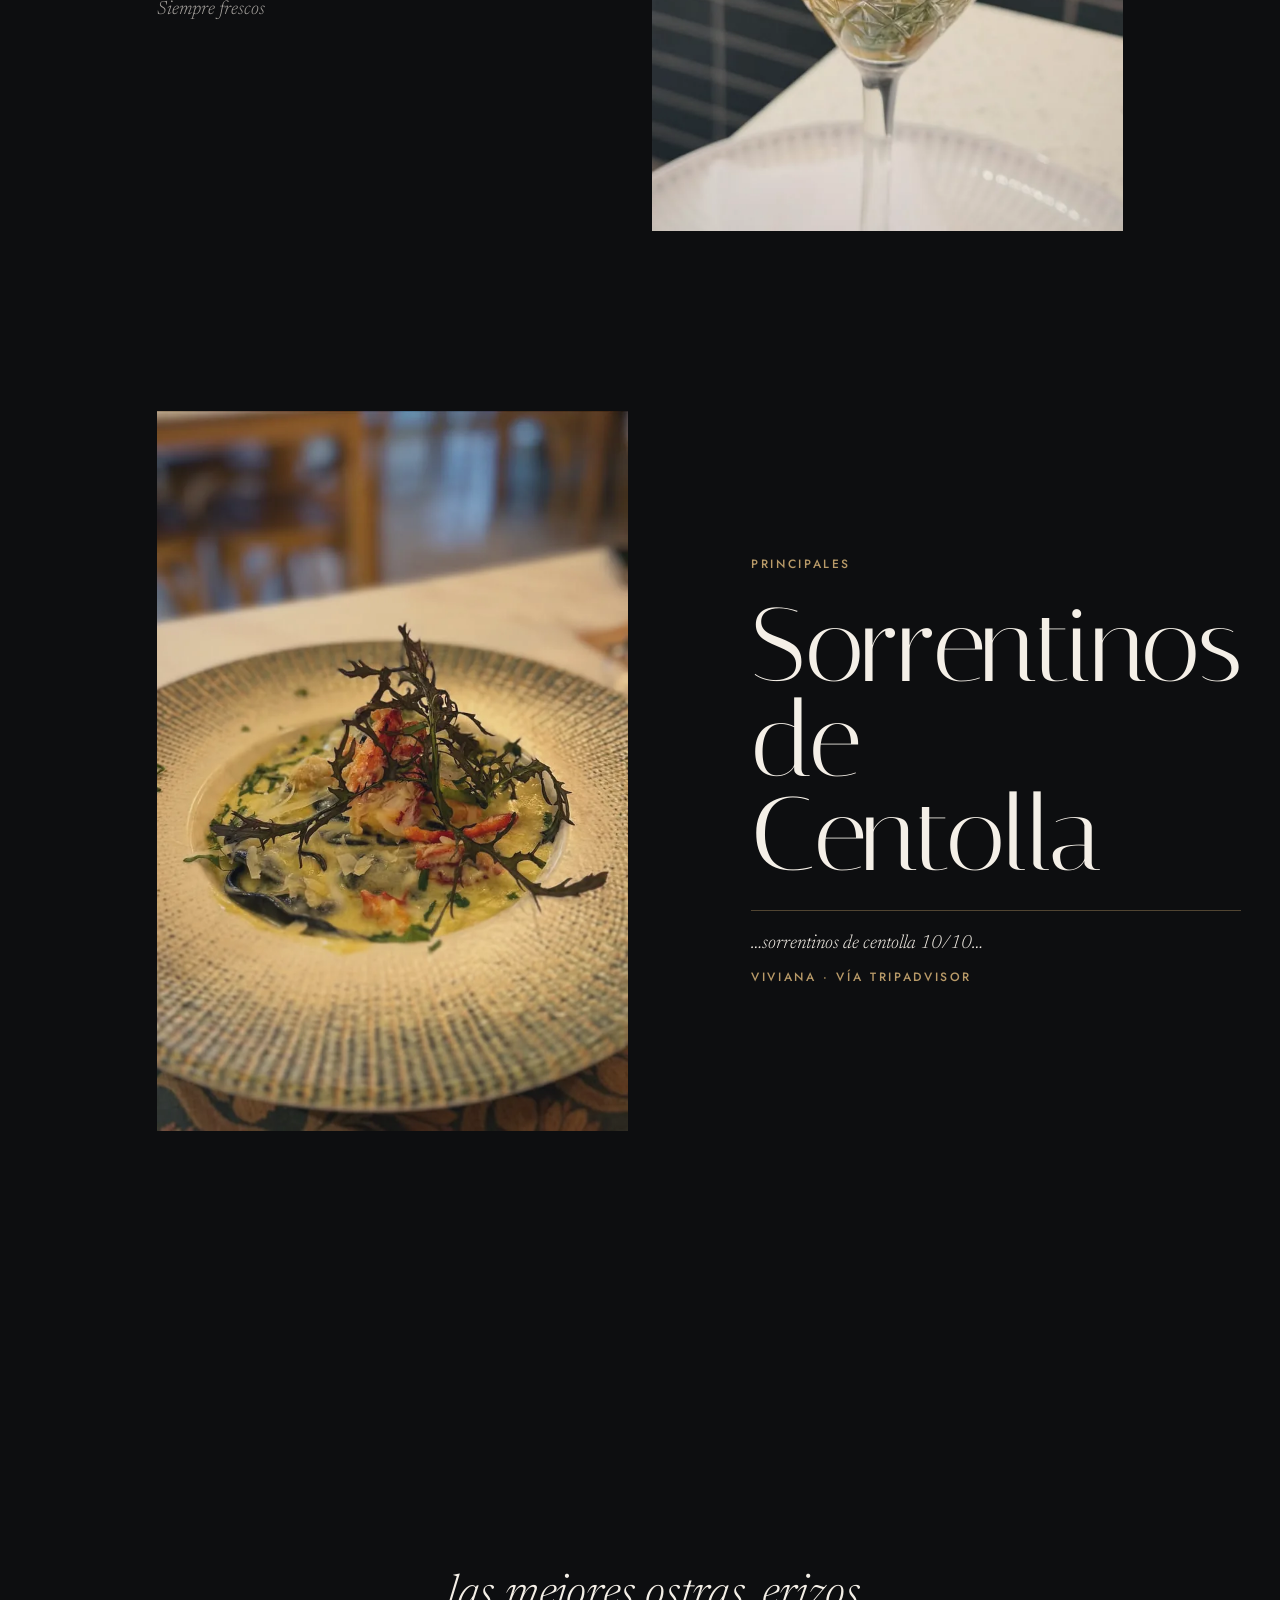
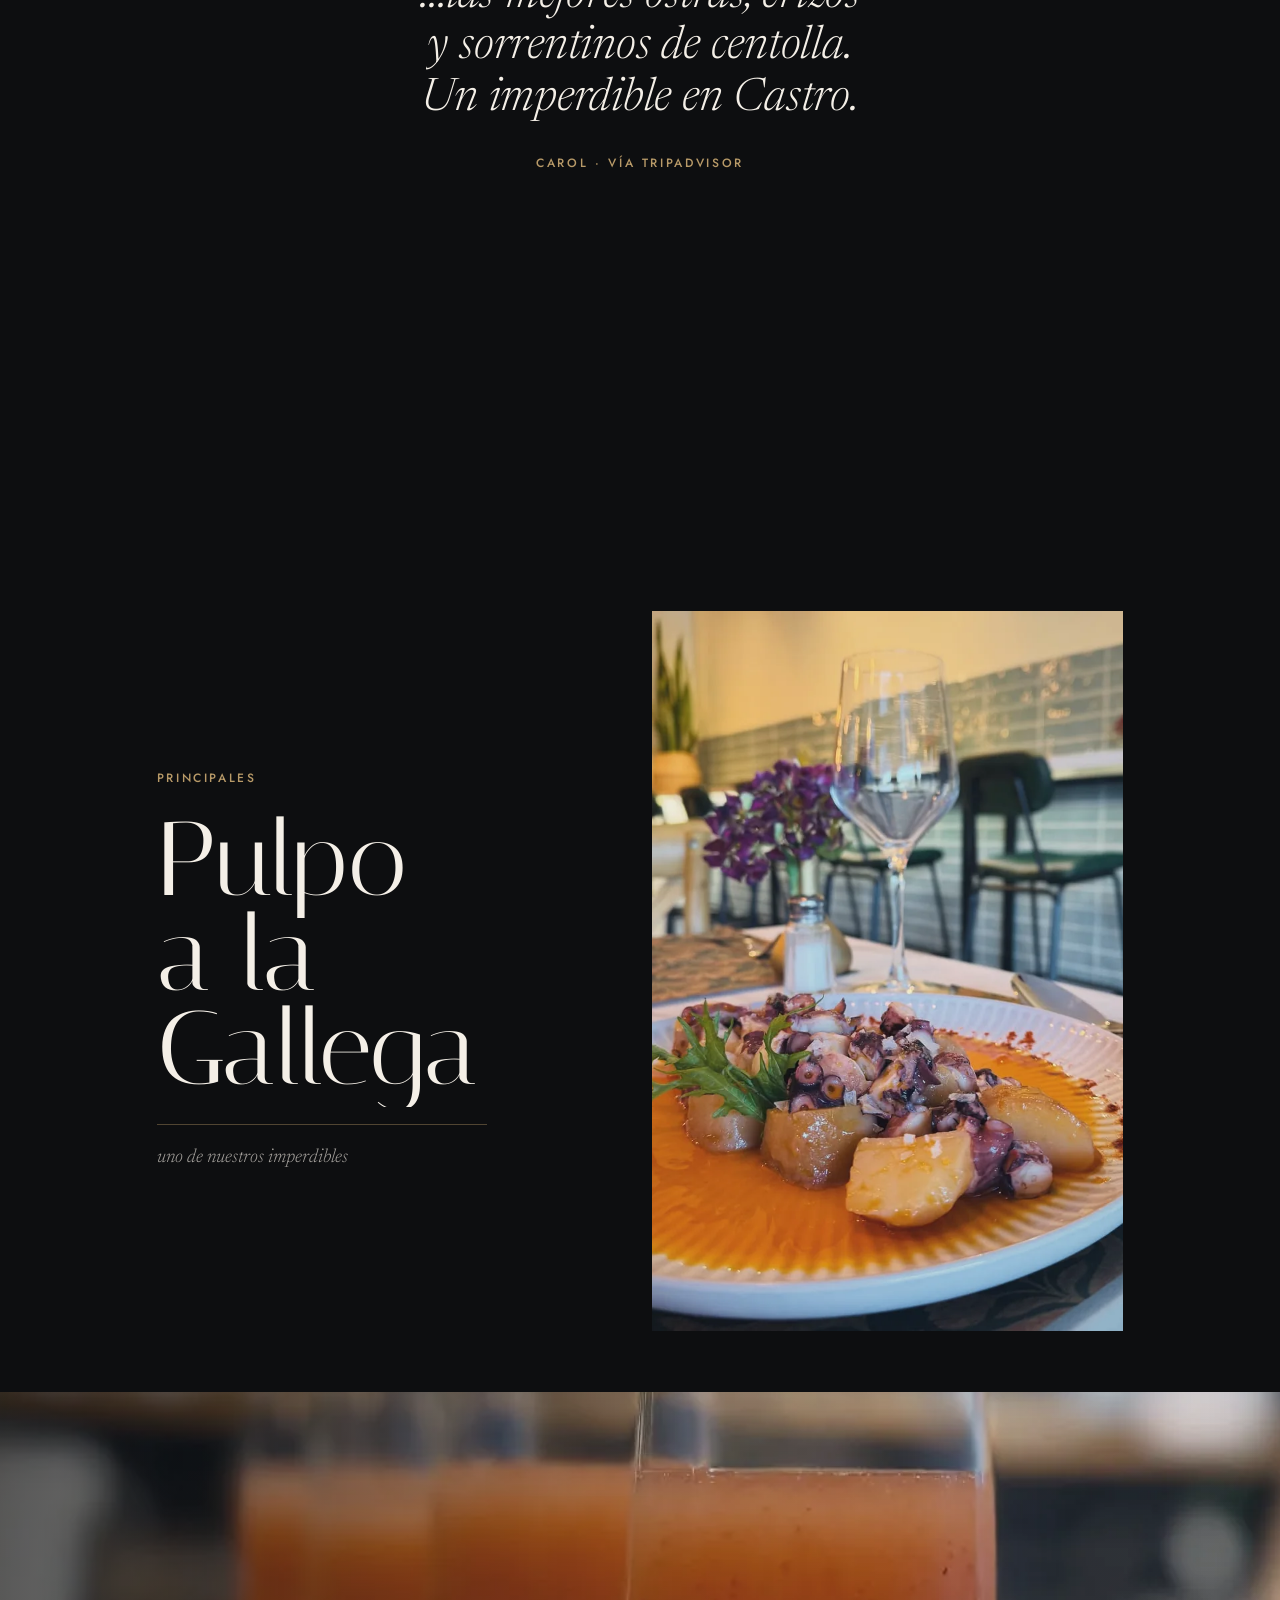
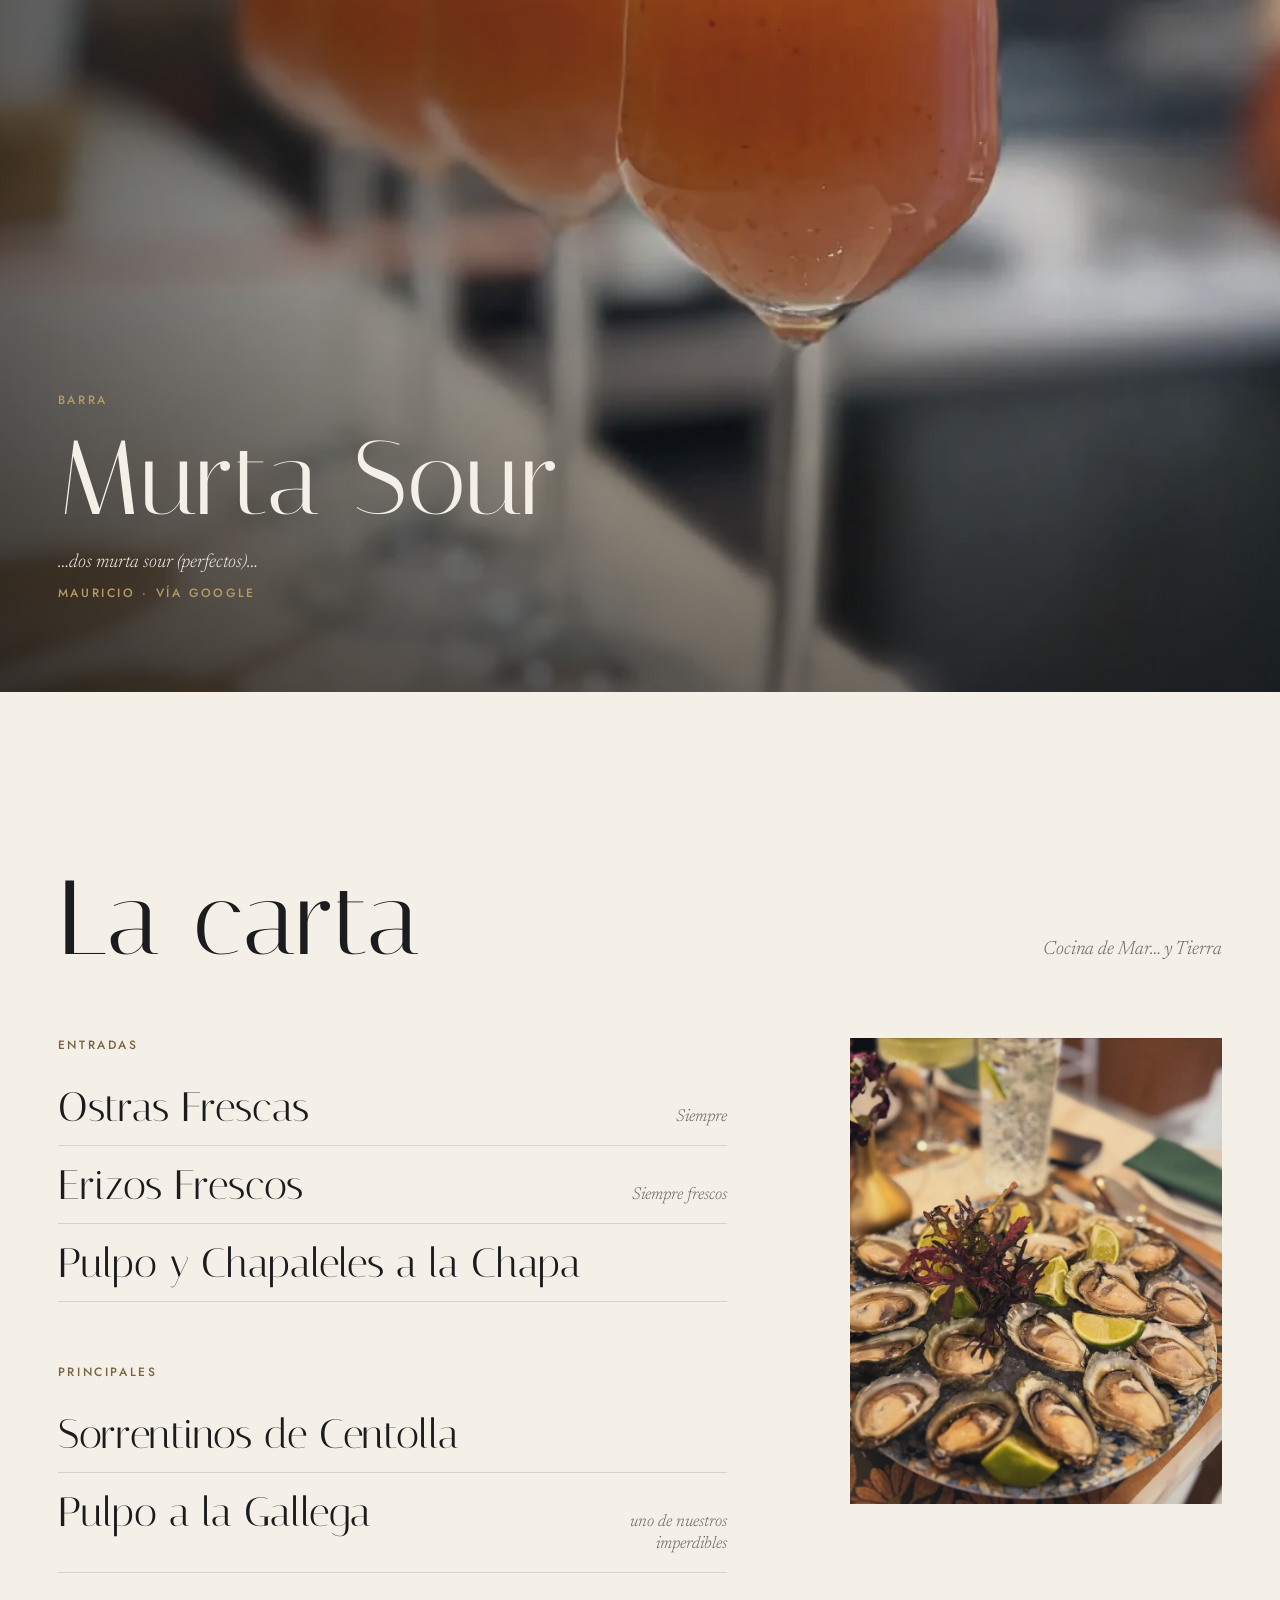
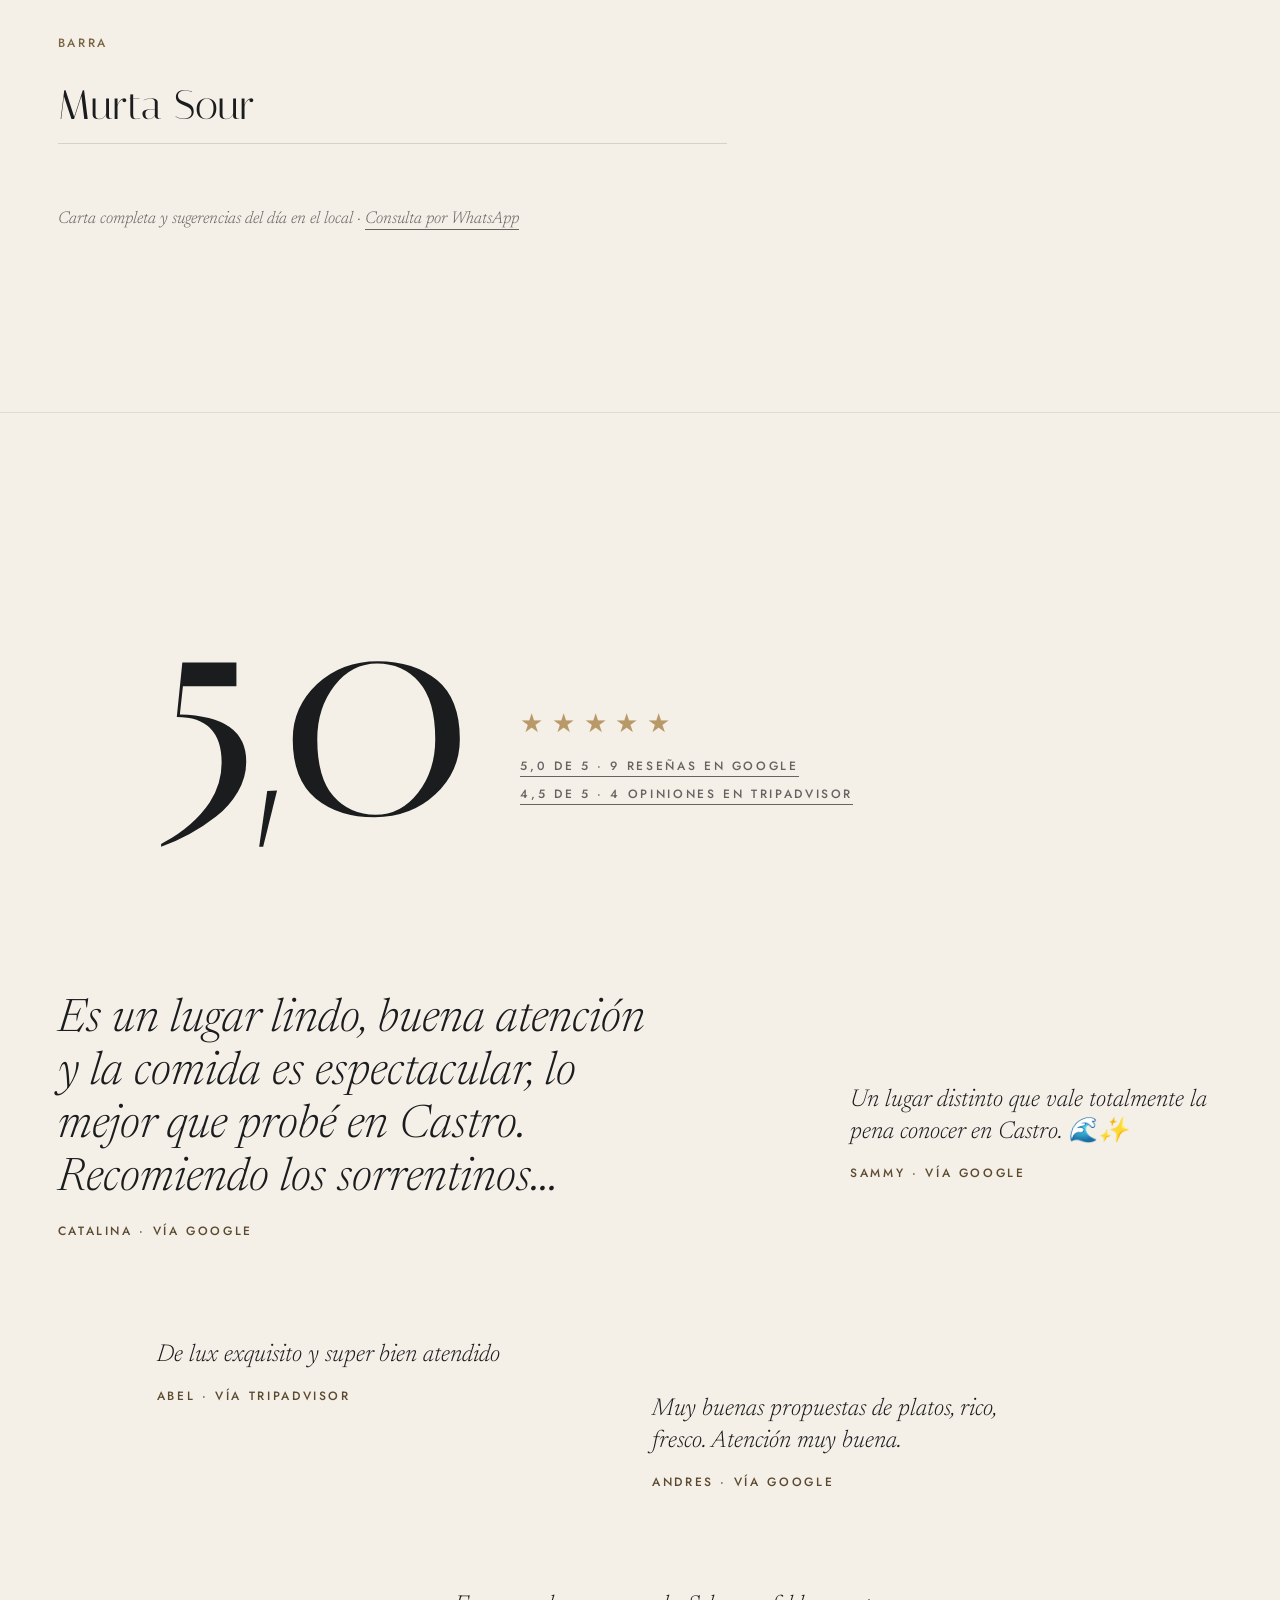
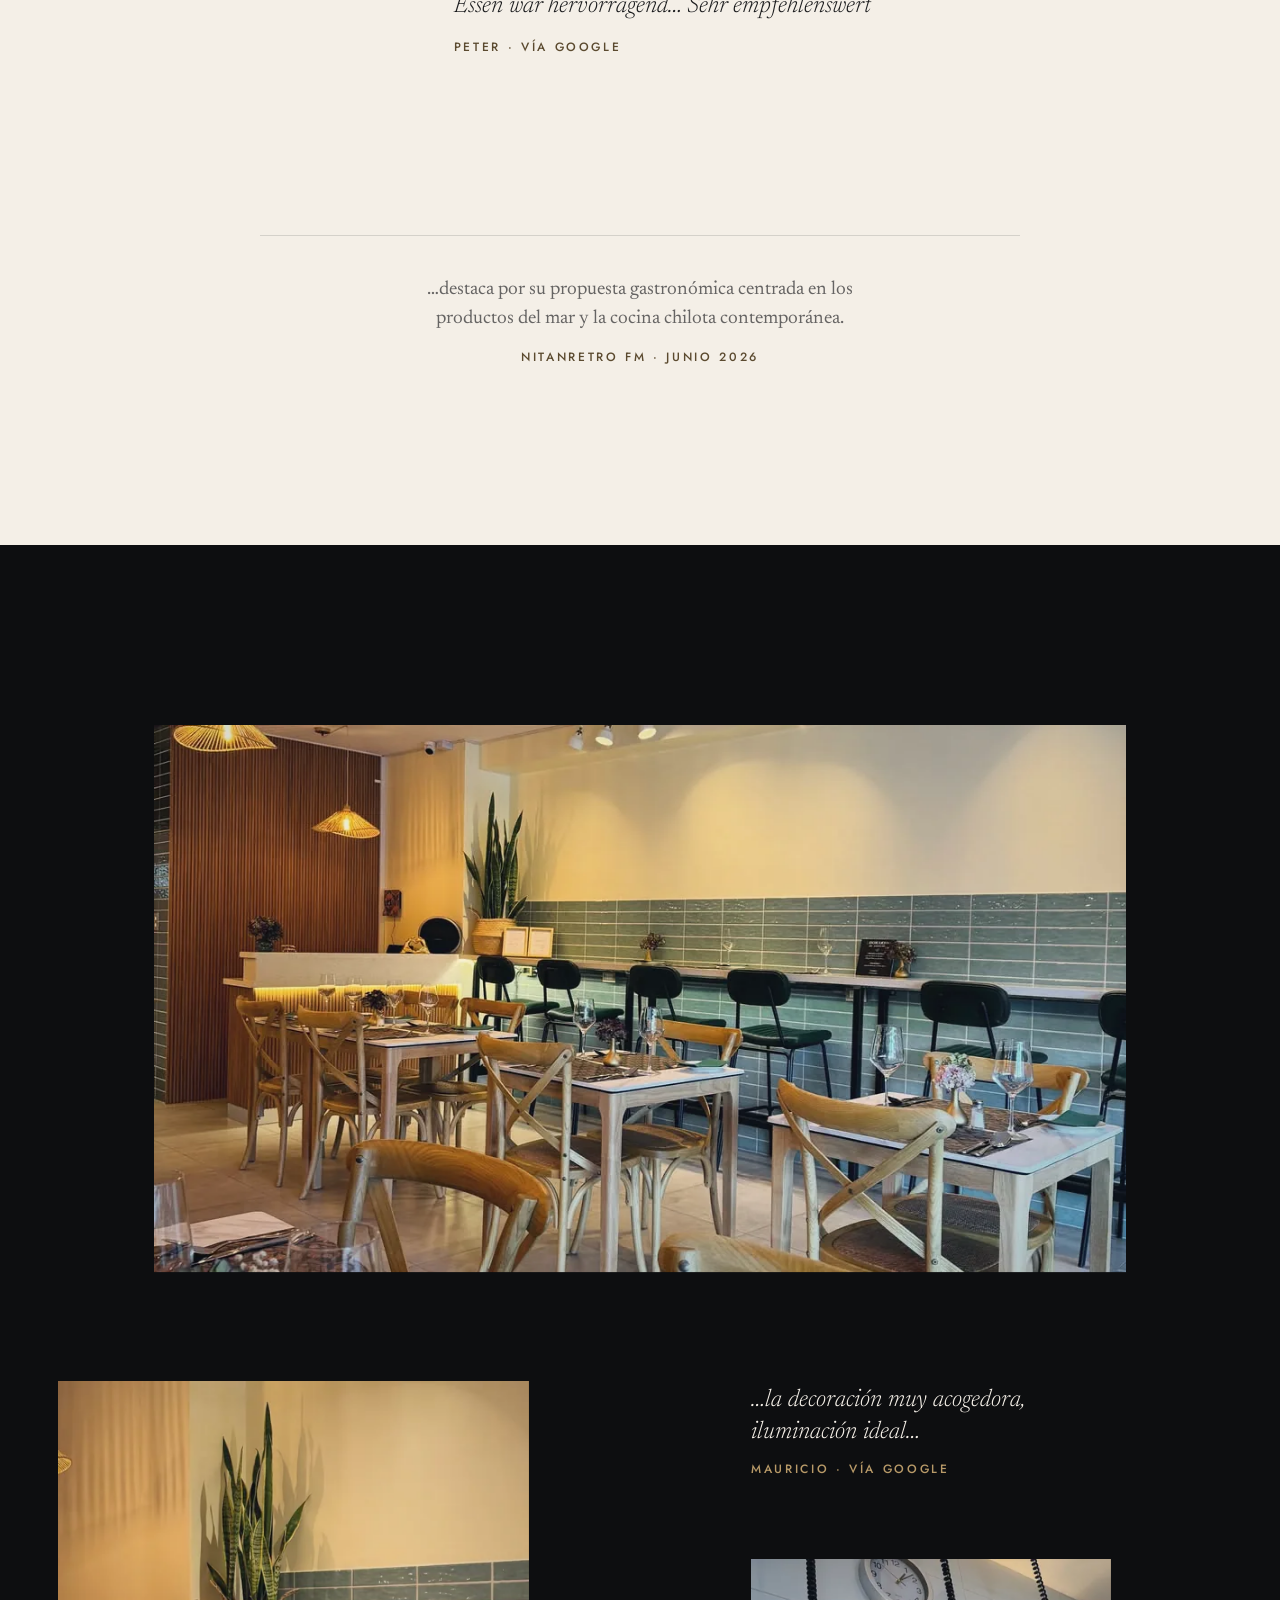
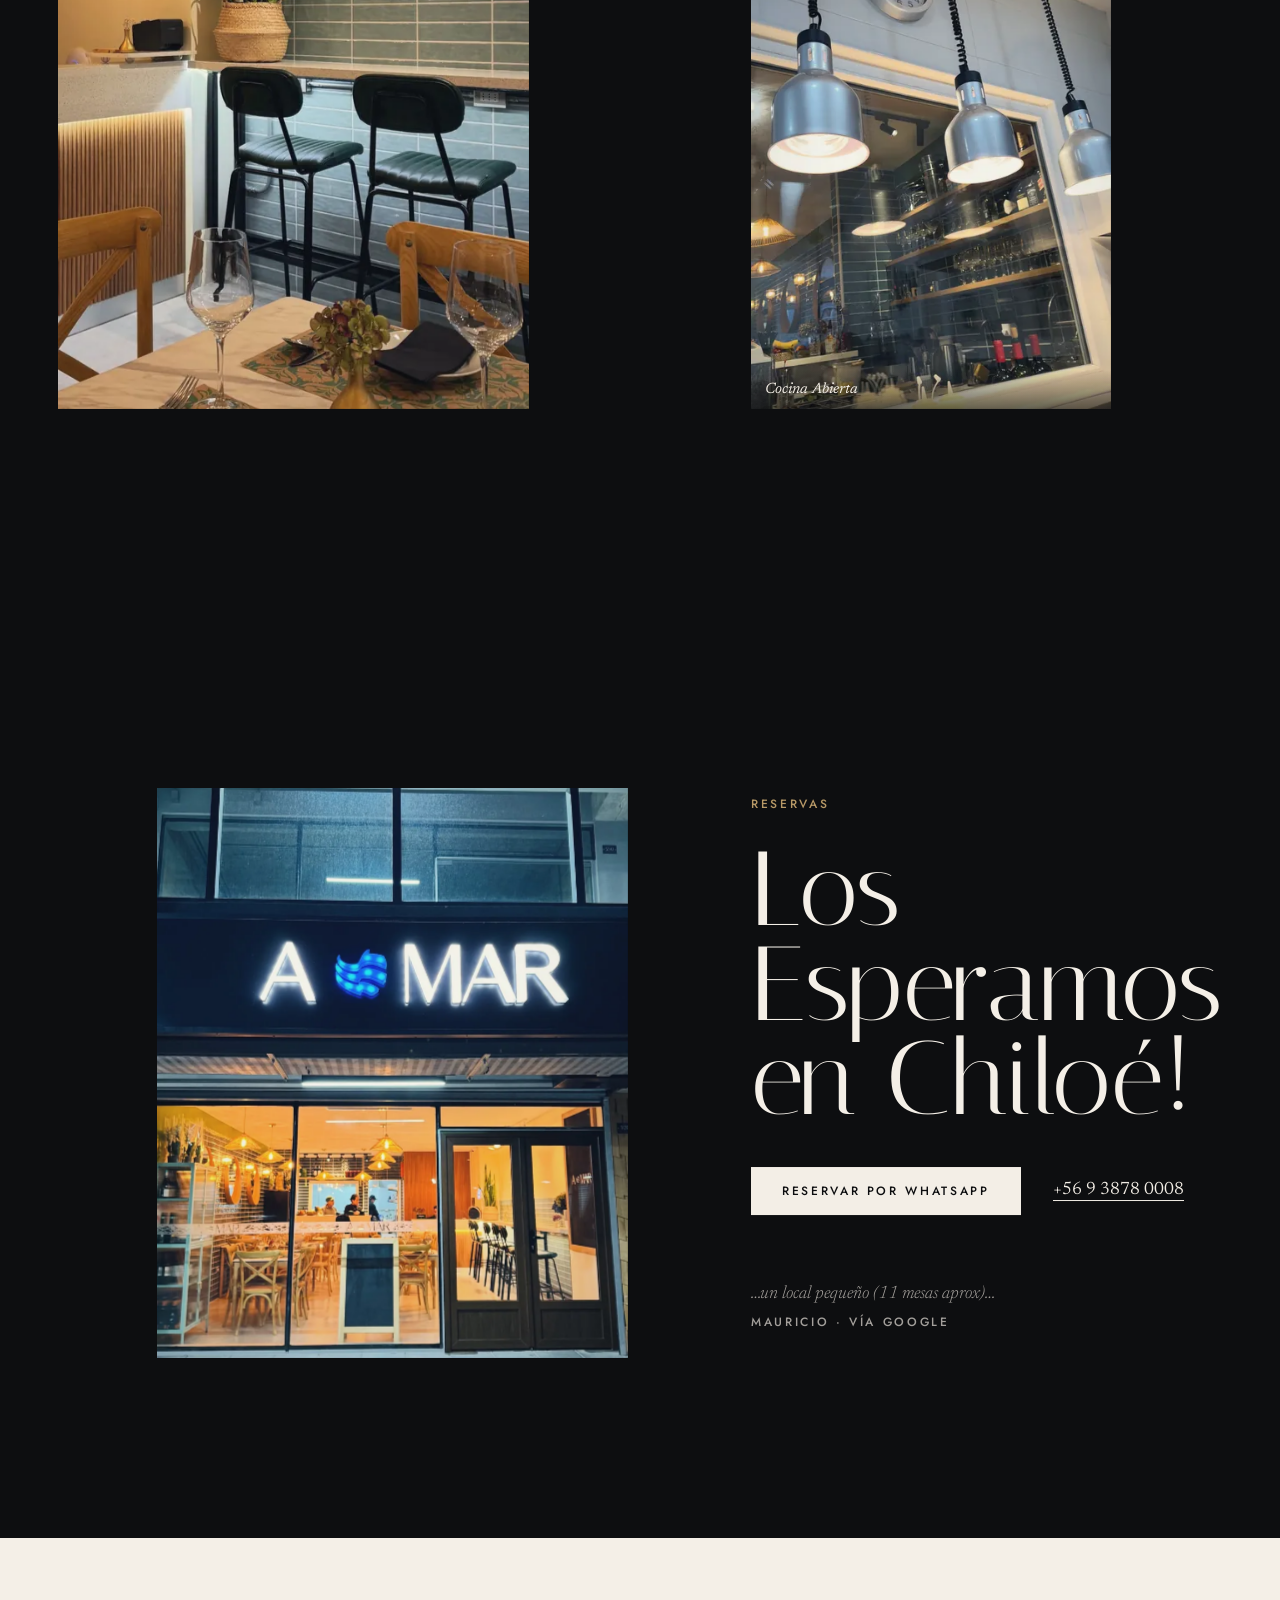
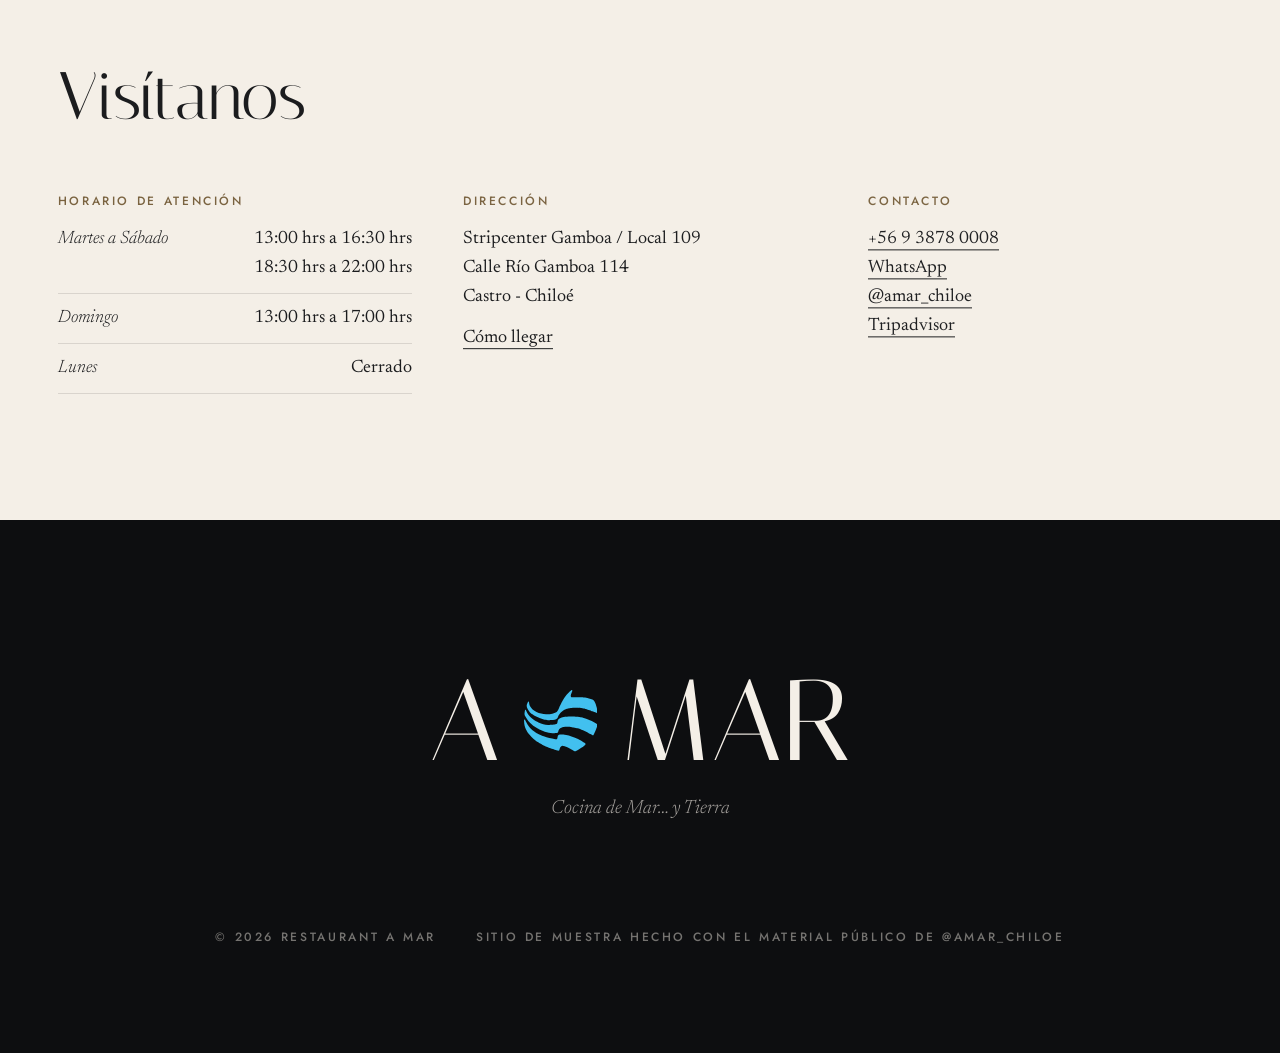
==== commit 7e3a60dc: "v2: la comida manda — portada con el pulpo (logo → ola → plato), platos a pantalla propia, carta, re" ====
--- a/public/index.html
+++ b/public/index.html
@@ -12,7 +12,7 @@
 <meta property="og:image" content="https://amarchiloe.pages.dev/assets/og.jpg">
 <meta property="og:image:width" content="1200">
 <meta property="og:image:height" content="630">
-<meta property="og:image:alt" content="Logotipo de A MAR sobre el salón del restaurante">
+<meta property="og:image:alt" content="Logotipo de A MAR sobre el pulpo y chapaleles a la chapa">
 <meta property="og:type" content="website">
 <meta property="og:locale" content="es_CL">
 <meta property="og:locale:alternate" content="en_US">
@@ -25,299 +25,273 @@
 <link rel="icon" href="brand/logo/favicon.ico" sizes="48x48">
 <link rel="apple-touch-icon" href="brand/logo/favicon-180.png">
 <link rel="preload" href="assets/fonts/italiana-latin-400-normal.woff2" as="font" type="font/woff2" crossorigin>
-<link rel="preload" href="assets/fonts/gelasio-latin-400-normal.woff2" as="font" type="font/woff2" crossorigin>
-<link rel="preload" href="assets/fonts/gelasio-latin-400-italic.woff2" as="font" type="font/woff2" crossorigin>
-<link rel="preload" href="assets/img/salon-1800.webp" as="image" type="image/webp">
+<link rel="preload" href="assets/fonts/newsreader-latin-opsz-italic.woff2" as="font" type="font/woff2" crossorigin>
+<link rel="preload" href="assets/fonts/jost-latin-wght-normal.woff2" as="font" type="font/woff2" crossorigin>
+<link rel="preload" href="assets/img/hero-d-1920.webp" as="image" type="image/webp" media="(min-width: 701px)">
+<link rel="preload" href="assets/img/hero-m-608.webp" as="image" type="image/webp" media="(max-width: 700px)">
 <link rel="stylesheet" href="css/main.css">
 <script>document.documentElement.classList.replace('no-js','js');if(matchMedia('(prefers-reduced-motion: reduce)').matches)document.documentElement.classList.add('reduced');</script>
 <script type="application/ld+json">
-{"@context":"https://schema.org","@type":"Restaurant","name":"A MAR","alternateName":"Restaurant A MAR","url":"https://amarchiloe.pages.dev/","image":"https://amarchiloe.pages.dev/assets/og.jpg","telephone":"+56 9 3878 0008","servesCuisine":["Pescados y mariscos","Chilena"],"address":{"@type":"PostalAddress","streetAddress":"Calle Río Gamboa 114, local 109","addressLocality":"Castro","addressRegion":"Los Lagos","postalCode":"5700000","addressCountry":"CL"},"geo":{"@type":"GeoCoordinates","latitude":-42.4805899,"longitude":-73.7720604},"openingHoursSpecification":[{"@type":"OpeningHoursSpecification","dayOfWeek":["Tuesday","Wednesday","Thursday","Friday","Saturday"],"opens":"13:00","closes":"16:30"},{"@type":"OpeningHoursSpecification","dayOfWeek":["Tuesday","Wednesday","Thursday","Friday","Saturday"],"opens":"18:30","closes":"22:00"},{"@type":"OpeningHoursSpecification","dayOfWeek":"Sunday","opens":"13:00","closes":"17:00"}],"sameAs":["https://www.instagram.com/amar_chiloe/","https://www.tripadvisor.cl/Restaurant_Review-g317804-d34499300-Reviews-A_Mar_Chiloe-Castro_Isla_Chiloe_Los_Lagos_Region.html"]}
+{"@context":"https://schema.org","@type":"Restaurant","name":"A MAR","alternateName":"Restaurant A MAR","url":"https://amarchiloe.pages.dev/","image":"https://amarchiloe.pages.dev/assets/og.jpg","telephone":"+56 9 3878 0008","servesCuisine":["Pescados y mariscos","Chilena"],"address":{"@type":"PostalAddress","streetAddress":"Calle Río Gamboa 114, local 109","addressLocality":"Castro","addressRegion":"Los Lagos","postalCode":"5700000","addressCountry":"CL"},"geo":{"@type":"GeoCoordinates","latitude":-42.4805899,"longitude":-73.7720604},"aggregateRating":{"@type":"AggregateRating","ratingValue":"5.0","reviewCount":"9","bestRating":"5"},"openingHoursSpecification":[{"@type":"OpeningHoursSpecification","dayOfWeek":["Tuesday","Wednesday","Thursday","Friday","Saturday"],"opens":"13:00","closes":"16:30"},{"@type":"OpeningHoursSpecification","dayOfWeek":["Tuesday","Wednesday","Thursday","Friday","Saturday"],"opens":"18:30","closes":"22:00"},{"@type":"OpeningHoursSpecification","dayOfWeek":"Sunday","opens":"13:00","closes":"17:00"}],"sameAs":["https://www.instagram.com/amar_chiloe/","https://www.tripadvisor.cl/Restaurant_Review-g317804-d34499300-Reviews-A_Mar_Chiloe-Castro_Isla_Chiloe_Los_Lagos_Region.html"]}
 </script>
 </head>
 <body>
 <a class="skip" href="#main" data-l="Skip to content">Saltar al contenido</a>
 
-<div class="pre" id="pre" aria-hidden="true">
-  <svg class="pre__iso" viewBox="0 0 100 83.35"><path d="M69.92 83.09C70.17 83 70.78 82.69 71.27 82.39C72.58 81.62 73.6 81.02 75.25 80.08C79.19 77.83 80.64 76.83 82.08 75.42C83.93 73.57 83.98 73.01 82.42 71.99C82.21 71.85 81.75 71.54 81.4 71.29C81.04 71.04 80.23 70.53 79.61 70.15C78.98 69.77 78.34 69.37 78.19 69.27C77.43 68.76 74.05 66.98 72.52 66.28C66.59 63.6 61.88 62 57.22 61.11C53.75 60.44 52.97 60.35 50.84 60.34C47.78 60.33 46.51 60.78 46 62.08C45.88 62.39 45.46 64.3 45.32 65.24C45.19 65.99 45.09 66.27 44.82 66.52C44.42 66.9 44.13 66.92 42.31 66.67C36.61 65.88 31.78 64.69 26.79 62.83C25.13 62.21 22.23 60.97 21.49 60.57C21.22 60.42 20.58 60.13 20.07 59.92C19.56 59.72 19.01 59.48 18.86 59.4C18.19 59.07 16.28 57.92 15.82 57.58C15.55 57.38 14.93 56.93 14.43 56.59C10.41 53.8 7.22 50.46 4.58 46.32C3.44 44.51 3.21 44.1 2.23 42.09C1.34 40.28 1.17 40.04 0.76 40.04C0.22 40.04 -0 40.73 0.07 42.2C0.28 47.22 1.09 50.63 2.88 54.01C3.5 55.21 3.95 55.95 5.21 57.86C5.44 58.21 5.86 58.76 6.14 59.08C6.43 59.4 6.92 59.96 7.24 60.33C10.67 64.3 14.94 68.31 17.26 69.75C17.55 69.93 18.2 70.35 18.7 70.68C19.21 71.02 19.83 71.41 20.08 71.54C20.33 71.68 20.87 72 21.27 72.25C21.68 72.5 22.5 72.96 23.1 73.28C23.69 73.59 24.42 73.99 24.72 74.16C27.33 75.68 35.71 79.17 39.24 80.21C39.75 80.36 40.82 80.7 41.6 80.95C42.37 81.21 43.53 81.55 44.16 81.72C44.8 81.89 45.58 82.11 45.92 82.2C47.39 82.61 47.66 82.4 48.26 80.33C48.83 78.33 49.21 77.62 50.25 76.63C51.55 75.37 52.32 75.34 55.13 76.42C55.6 76.61 56.43 76.93 56.99 77.14C59.69 78.19 60.89 78.73 62.67 79.71C63.5 80.17 66.8 82.13 67.96 82.84C68.68 83.3 69.17 83.36 69.92 83.09ZM94.07 61.28C94.18 61.18 94.36 60.92 94.49 60.69C94.61 60.45 94.9 59.91 95.14 59.48C96.05 57.84 97.61 54.06 98.65 50.94C99.92 47.18 99.85 46.84 97.34 45.18C94.9 43.56 89.36 40.96 85.18 39.48C84.6 39.28 83.73 38.96 83.25 38.77C82.01 38.3 80.25 37.8 77.28 37.11C74.27 36.41 74.05 36.38 65.33 35.98C61.55 35.81 56.77 36.12 53.83 36.73C49.97 37.53 46.98 39.12 46.15 40.8C45.84 41.44 45.76 41.75 45.48 43.28C45.07 45.55 44.75 45.91 42.66 46.48C41.82 46.72 39.57 47.1 38.12 47.26C37.06 47.38 33.86 47.43 32.67 47.34C27.8 46.96 24.43 46.09 19.59 43.93C17.37 42.96 15.43 41.83 12.7 39.95C10.38 38.36 8.15 36.31 6.81 34.54C6.47 34.09 6.01 33.5 5.77 33.21C4.93 32.2 3.96 30.47 3.1 28.47C2.52 27.13 2.34 26.87 1.97 26.87C1.47 26.87 1.25 27.41 0.98 29.34C0.4 33.42 0.5 33.85 2.72 37.27C5.37 41.34 6.55 42.91 8.45 44.81C11 47.37 13.97 49.68 16.92 51.38C18.63 52.36 18.88 52.49 20.29 53.18C24.99 55.49 26.9 56.22 30.96 57.24C35.5 58.4 40.45 58.86 43.82 58.46C45.32 58.28 46.1 57.74 46.4 56.65C47.05 54.26 47.5 53.47 48.85 52.39C49.83 51.59 51.32 50.95 53.57 50.36C56.36 49.64 61.14 49.67 65.19 50.44C65.77 50.54 66.76 50.73 67.39 50.84C68.93 51.13 72.17 51.82 72.73 52C76.35 53.1 83.59 56.3 88.28 58.85C88.71 59.08 89.44 59.44 89.92 59.65C90.81 60.04 91.07 60.18 91.92 60.73C93.1 61.48 93.66 61.62 94.07 61.28ZM36.5 40.85C40.5 40.69 43.45 39.88 44.79 38.57C45.4 37.96 45.63 37.62 46.12 36.54C46.69 35.27 47.58 33.62 48 33.05C48.18 32.79 48.54 32.29 48.78 31.94C49.66 30.63 51.58 28.91 53.27 27.92C55.82 26.41 56.19 26.24 58.44 25.54C60.88 24.77 61.26 24.69 63.33 24.42C65.6 24.12 70.85 24 73.46 24.2C76.98 24.46 78.82 24.71 80.65 25.19C81.08 25.29 82.31 25.6 83.39 25.86C84.47 26.12 85.83 26.5 86.43 26.71C87.02 26.9 88.22 27.3 89.09 27.58C89.96 27.87 90.97 28.22 91.32 28.37C91.67 28.52 92.34 28.78 92.81 28.95C93.27 29.11 94.08 29.41 94.61 29.61C95.13 29.82 95.99 30.13 96.5 30.31C97.01 30.49 97.73 30.75 98.11 30.88C98.84 31.15 99.1 31.17 99.46 31.03C99.96 30.82 100 30.37 99.66 28.64C99.54 27.98 99.35 27.01 99.26 26.47C98.97 24.81 97.65 20.2 96.95 18.45C95.84 15.65 95.05 14.41 93.86 13.58C93.18 13.11 92.83 12.97 91.66 12.66C91.12 12.53 90.08 12.21 89.36 11.97C88.64 11.73 87.57 11.43 87 11.3C86.43 11.18 85.78 11.02 85.57 10.97C84.97 10.81 80.59 10.08 79.57 9.97C78.23 9.81 75.68 9.71 74.07 9.75C73.29 9.76 71.01 9.81 69.01 9.85C64.56 9.95 64.45 9.95 63.93 9.44C63.03 8.57 63.27 6.79 64.71 3.53C65.49 1.78 65.71 0.66 65.36 0.31C65.06 0 64.66 0.13 63.79 0.84C63.24 1.29 62.96 1.55 60.81 3.55C59.14 5.11 56.95 7.48 56.33 8.41C56.18 8.63 55.85 9.1 55.59 9.45C54.98 10.29 53.81 12.09 52.89 13.61C51.84 15.33 48.62 21.81 47.57 24.31C46.27 27.39 45.02 29.27 43.71 30.13C40.79 32.05 35.67 33.06 29.83 32.88C25.28 32.73 20.96 31.72 16.92 29.88C13.12 28.14 9.71 25.1 8.28 22.18C7.41 20.4 7.23 19.78 6.97 17.68C6.78 16.19 6.74 16.02 6.52 15.8C6.07 15.35 5.45 15.92 4.7 17.5C3.27 20.51 3.29 22.16 4.81 25.39C5.22 26.25 5.41 26.57 6.44 28.06C7.56 29.68 8.17 30.37 9.35 31.42C10.42 32.37 10.74 32.61 11.46 33.02C11.81 33.22 12.38 33.56 12.73 33.79C14.33 34.79 18.63 36.94 21.04 37.93C23.51 38.95 26.53 39.9 28.36 40.25C29.55 40.48 32.53 40.82 33.7 40.87C34.72 40.91 34.97 40.91 36.5 40.85Z"/></svg>
-</div>
-
 <header class="nav" id="nav">
-  <a class="nav__logo" href="#inicio" aria-label="A MAR, inicio" data-aria-en="A MAR, home">
-    <span class="nav__a">A</span> <svg class="nav__iso" viewBox="0 0 100 83.35" aria-hidden="true" focusable="false"><path d="M69.92 83.09C70.17 83 70.78 82.69 71.27 82.39C72.58 81.62 73.6 81.02 75.25 80.08C79.19 77.83 80.64 76.83 82.08 75.42C83.93 73.57 83.98 73.01 82.42 71.99C82.21 71.85 81.75 71.54 81.4 71.29C81.04 71.04 80.23 70.53 79.61 70.15C78.98 69.77 78.34 69.37 78.19 69.27C77.43 68.76 74.05 66.98 72.52 66.28C66.59 63.6 61.88 62 57.22 61.11C53.75 60.44 52.97 60.35 50.84 60.34C47.78 60.33 46.51 60.78 46 62.08C45.88 62.39 45.46 64.3 45.32 65.24C45.19 65.99 45.09 66.27 44.82 66.52C44.42 66.9 44.13 66.92 42.31 66.67C36.61 65.88 31.78 64.69 26.79 62.83C25.13 62.21 22.23 60.97 21.49 60.57C21.22 60.42 20.58 60.13 20.07 59.92C19.56 59.72 19.01 59.48 18.86 59.4C18.19 59.07 16.28 57.92 15.82 57.58C15.55 57.38 14.93 56.93 14.43 56.59C10.41 53.8 7.22 50.46 4.58 46.32C3.44 44.51 3.21 44.1 2.23 42.09C1.34 40.28 1.17 40.04 0.76 40.04C0.22 40.04 -0 40.73 0.07 42.2C0.28 47.22 1.09 50.63 2.88 54.01C3.5 55.21 3.95 55.95 5.21 57.86C5.44 58.21 5.86 58.76 6.14 59.08C6.43 59.4 6.92 59.96 7.24 60.33C10.67 64.3 14.94 68.31 17.26 69.75C17.55 69.93 18.2 70.35 18.7 70.68C19.21 71.02 19.83 71.41 20.08 71.54C20.33 71.68 20.87 72 21.27 72.25C21.68 72.5 22.5 72.96 23.1 73.28C23.69 73.59 24.42 73.99 24.72 74.16C27.33 75.68 35.71 79.17 39.24 80.21C39.75 80.36 40.82 80.7 41.6 80.95C42.37 81.21 43.53 81.55 44.16 81.72C44.8 81.89 45.58 82.11 45.92 82.2C47.39 82.61 47.66 82.4 48.26 80.33C48.83 78.33 49.21 77.62 50.25 76.63C51.55 75.37 52.32 75.34 55.13 76.42C55.6 76.61 56.43 76.93 56.99 77.14C59.69 78.19 60.89 78.73 62.67 79.71C63.5 80.17 66.8 82.13 67.96 82.84C68.68 83.3 69.17 83.36 69.92 83.09ZM94.07 61.28C94.18 61.18 94.36 60.92 94.49 60.69C94.61 60.45 94.9 59.91 95.14 59.48C96.05 57.84 97.61 54.06 98.65 50.94C99.92 47.18 99.85 46.84 97.34 45.18C94.9 43.56 89.36 40.96 85.18 39.48C84.6 39.28 83.73 38.96 83.25 38.77C82.01 38.3 80.25 37.8 77.28 37.11C74.27 36.41 74.05 36.38 65.33 35.98C61.55 35.81 56.77 36.12 53.83 36.73C49.97 37.53 46.98 39.12 46.15 40.8C45.84 41.44 45.76 41.75 45.48 43.28C45.07 45.55 44.75 45.91 42.66 46.48C41.82 46.72 39.57 47.1 38.12 47.26C37.06 47.38 33.86 47.43 32.67 47.34C27.8 46.96 24.43 46.09 19.59 43.93C17.37 42.96 15.43 41.83 12.7 39.95C10.38 38.36 8.15 36.31 6.81 34.54C6.47 34.09 6.01 33.5 5.77 33.21C4.93 32.2 3.96 30.47 3.1 28.47C2.52 27.13 2.34 26.87 1.97 26.87C1.47 26.87 1.25 27.41 0.98 29.34C0.4 33.42 0.5 33.85 2.72 37.27C5.37 41.34 6.55 42.91 8.45 44.81C11 47.37 13.97 49.68 16.92 51.38C18.63 52.36 18.88 52.49 20.29 53.18C24.99 55.49 26.9 56.22 30.96 57.24C35.5 58.4 40.45 58.86 43.82 58.46C45.32 58.28 46.1 57.74 46.4 56.65C47.05 54.26 47.5 53.47 48.85 52.39C49.83 51.59 51.32 50.95 53.57 50.36C56.36 49.64 61.14 49.67 65.19 50.44C65.77 50.54 66.76 50.73 67.39 50.84C68.93 51.13 72.17 51.82 72.73 52C76.35 53.1 83.59 56.3 88.28 58.85C88.71 59.08 89.44 59.44 89.92 59.65C90.81 60.04 91.07 60.18 91.92 60.73C93.1 61.48 93.66 61.62 94.07 61.28ZM36.5 40.85C40.5 40.69 43.45 39.88 44.79 38.57C45.4 37.96 45.63 37.62 46.12 36.54C46.69 35.27 47.58 33.62 48 33.05C48.18 32.79 48.54 32.29 48.78 31.94C49.66 30.63 51.58 28.91 53.27 27.92C55.82 26.41 56.19 26.24 58.44 25.54C60.88 24.77 61.26 24.69 63.33 24.42C65.6 24.12 70.85 24 73.46 24.2C76.98 24.46 78.82 24.71 80.65 25.19C81.08 25.29 82.31 25.6 83.39 25.86C84.47 26.12 85.83 26.5 86.43 26.71C87.02 26.9 88.22 27.3 89.09 27.58C89.96 27.87 90.97 28.22 91.32 28.37C91.67 28.52 92.34 28.78 92.81 28.95C93.27 29.11 94.08 29.41 94.61 29.61C95.13 29.82 95.99 30.13 96.5 30.31C97.01 30.49 97.73 30.75 98.11 30.88C98.84 31.15 99.1 31.17 99.46 31.03C99.96 30.82 100 30.37 99.66 28.64C99.54 27.98 99.35 27.01 99.26 26.47C98.97 24.81 97.65 20.2 96.95 18.45C95.84 15.65 95.05 14.41 93.86 13.58C93.18 13.11 92.83 12.97 91.66 12.66C91.12 12.53 90.08 12.21 89.36 11.97C88.64 11.73 87.57 11.43 87 11.3C86.43 11.18 85.78 11.02 85.57 10.97C84.97 10.81 80.59 10.08 79.57 9.97C78.23 9.81 75.68 9.71 74.07 9.75C73.29 9.76 71.01 9.81 69.01 9.85C64.56 9.95 64.45 9.95 63.93 9.44C63.03 8.57 63.27 6.79 64.71 3.53C65.49 1.78 65.71 0.66 65.36 0.31C65.06 0 64.66 0.13 63.79 0.84C63.24 1.29 62.96 1.55 60.81 3.55C59.14 5.11 56.95 7.48 56.33 8.41C56.18 8.63 55.85 9.1 55.59 9.45C54.98 10.29 53.81 12.09 52.89 13.61C51.84 15.33 48.62 21.81 47.57 24.31C46.27 27.39 45.02 29.27 43.71 30.13C40.79 32.05 35.67 33.06 29.83 32.88C25.28 32.73 20.96 31.72 16.92 29.88C13.12 28.14 9.71 25.1 8.28 22.18C7.41 20.4 7.23 19.78 6.97 17.68C6.78 16.19 6.74 16.02 6.52 15.8C6.07 15.35 5.45 15.92 4.7 17.5C3.27 20.51 3.29 22.16 4.81 25.39C5.22 26.25 5.41 26.57 6.44 28.06C7.56 29.68 8.17 30.37 9.35 31.42C10.42 32.37 10.74 32.61 11.46 33.02C11.81 33.22 12.38 33.56 12.73 33.79C14.33 34.79 18.63 36.94 21.04 37.93C23.51 38.95 26.53 39.9 28.36 40.25C29.55 40.48 32.53 40.82 33.7 40.87C34.72 40.91 34.97 40.91 36.5 40.85Z"/></svg> <span class="nav__mar">MAR</span>
-  </a>
+  <a class="nav__logo" href="#inicio" aria-label="A MAR, inicio" data-aria-en="A MAR, home"><span>A</span> <svg class="nav__iso" viewBox="0 0 100 83.35" aria-hidden="true" focusable="false"><path d="M69.92 83.09C70.17 83 70.78 82.69 71.27 82.39C72.58 81.62 73.6 81.02 75.25 80.08C79.19 77.83 80.64 76.83 82.08 75.42C83.93 73.57 83.98 73.01 82.42 71.99C82.21 71.85 81.75 71.54 81.4 71.29C81.04 71.04 80.23 70.53 79.61 70.15C78.98 69.77 78.34 69.37 78.19 69.27C77.43 68.76 74.05 66.98 72.52 66.28C66.59 63.6 61.88 62 57.22 61.11C53.75 60.44 52.97 60.35 50.84 60.34C47.78 60.33 46.51 60.78 46 62.08C45.88 62.39 45.46 64.3 45.32 65.24C45.19 65.99 45.09 66.27 44.82 66.52C44.42 66.9 44.13 66.92 42.31 66.67C36.61 65.88 31.78 64.69 26.79 62.83C25.13 62.21 22.23 60.97 21.49 60.57C21.22 60.42 20.58 60.13 20.07 59.92C19.56 59.72 19.01 59.48 18.86 59.4C18.19 59.07 16.28 57.92 15.82 57.58C15.55 57.38 14.93 56.93 14.43 56.59C10.41 53.8 7.22 50.46 4.58 46.32C3.44 44.51 3.21 44.1 2.23 42.09C1.34 40.28 1.17 40.04 0.76 40.04C0.22 40.04 -0 40.73 0.07 42.2C0.28 47.22 1.09 50.63 2.88 54.01C3.5 55.21 3.95 55.95 5.21 57.86C5.44 58.21 5.86 58.76 6.14 59.08C6.43 59.4 6.92 59.96 7.24 60.33C10.67 64.3 14.94 68.31 17.26 69.75C17.55 69.93 18.2 70.35 18.7 70.68C19.21 71.02 19.83 71.41 20.08 71.54C20.33 71.68 20.87 72 21.27 72.25C21.68 72.5 22.5 72.96 23.1 73.28C23.69 73.59 24.42 73.99 24.72 74.16C27.33 75.68 35.71 79.17 39.24 80.21C39.75 80.36 40.82 80.7 41.6 80.95C42.37 81.21 43.53 81.55 44.16 81.72C44.8 81.89 45.58 82.11 45.92 82.2C47.39 82.61 47.66 82.4 48.26 80.33C48.83 78.33 49.21 77.62 50.25 76.63C51.55 75.37 52.32 75.34 55.13 76.42C55.6 76.61 56.43 76.93 56.99 77.14C59.69 78.19 60.89 78.73 62.67 79.71C63.5 80.17 66.8 82.13 67.96 82.84C68.68 83.3 69.17 83.36 69.92 83.09ZM94.07 61.28C94.18 61.18 94.36 60.92 94.49 60.69C94.61 60.45 94.9 59.91 95.14 59.48C96.05 57.84 97.61 54.06 98.65 50.94C99.92 47.18 99.85 46.84 97.34 45.18C94.9 43.56 89.36 40.96 85.18 39.48C84.6 39.28 83.73 38.96 83.25 38.77C82.01 38.3 80.25 37.8 77.28 37.11C74.27 36.41 74.05 36.38 65.33 35.98C61.55 35.81 56.77 36.12 53.83 36.73C49.97 37.53 46.98 39.12 46.15 40.8C45.84 41.44 45.76 41.75 45.48 43.28C45.07 45.55 44.75 45.91 42.66 46.48C41.82 46.72 39.57 47.1 38.12 47.26C37.06 47.38 33.86 47.43 32.67 47.34C27.8 46.96 24.43 46.09 19.59 43.93C17.37 42.96 15.43 41.83 12.7 39.95C10.38 38.36 8.15 36.31 6.81 34.54C6.47 34.09 6.01 33.5 5.77 33.21C4.93 32.2 3.96 30.47 3.1 28.47C2.52 27.13 2.34 26.87 1.97 26.87C1.47 26.87 1.25 27.41 0.98 29.34C0.4 33.42 0.5 33.85 2.72 37.27C5.37 41.34 6.55 42.91 8.45 44.81C11 47.37 13.97 49.68 16.92 51.38C18.63 52.36 18.88 52.49 20.29 53.18C24.99 55.49 26.9 56.22 30.96 57.24C35.5 58.4 40.45 58.86 43.82 58.46C45.32 58.28 46.1 57.74 46.4 56.65C47.05 54.26 47.5 53.47 48.85 52.39C49.83 51.59 51.32 50.95 53.57 50.36C56.36 49.64 61.14 49.67 65.19 50.44C65.77 50.54 66.76 50.73 67.39 50.84C68.93 51.13 72.17 51.82 72.73 52C76.35 53.1 83.59 56.3 88.28 58.85C88.71 59.08 89.44 59.44 89.92 59.65C90.81 60.04 91.07 60.18 91.92 60.73C93.1 61.48 93.66 61.62 94.07 61.28ZM36.5 40.85C40.5 40.69 43.45 39.88 44.79 38.57C45.4 37.96 45.63 37.62 46.12 36.54C46.69 35.27 47.58 33.62 48 33.05C48.18 32.79 48.54 32.29 48.78 31.94C49.66 30.63 51.58 28.91 53.27 27.92C55.82 26.41 56.19 26.24 58.44 25.54C60.88 24.77 61.26 24.69 63.33 24.42C65.6 24.12 70.85 24 73.46 24.2C76.98 24.46 78.82 24.71 80.65 25.19C81.08 25.29 82.31 25.6 83.39 25.86C84.47 26.12 85.83 26.5 86.43 26.71C87.02 26.9 88.22 27.3 89.09 27.58C89.96 27.87 90.97 28.22 91.32 28.37C91.67 28.52 92.34 28.78 92.81 28.95C93.27 29.11 94.08 29.41 94.61 29.61C95.13 29.82 95.99 30.13 96.5 30.31C97.01 30.49 97.73 30.75 98.11 30.88C98.84 31.15 99.1 31.17 99.46 31.03C99.96 30.82 100 30.37 99.66 28.64C99.54 27.98 99.35 27.01 99.26 26.47C98.97 24.81 97.65 20.2 96.95 18.45C95.84 15.65 95.05 14.41 93.86 13.58C93.18 13.11 92.83 12.97 91.66 12.66C91.12 12.53 90.08 12.21 89.36 11.97C88.64 11.73 87.57 11.43 87 11.3C86.43 11.18 85.78 11.02 85.57 10.97C84.97 10.81 80.59 10.08 79.57 9.97C78.23 9.81 75.68 9.71 74.07 9.75C73.29 9.76 71.01 9.81 69.01 9.85C64.56 9.95 64.45 9.95 63.93 9.44C63.03 8.57 63.27 6.79 64.71 3.53C65.49 1.78 65.71 0.66 65.36 0.31C65.06 0 64.66 0.13 63.79 0.84C63.24 1.29 62.96 1.55 60.81 3.55C59.14 5.11 56.95 7.48 56.33 8.41C56.18 8.63 55.85 9.1 55.59 9.45C54.98 10.29 53.81 12.09 52.89 13.61C51.84 15.33 48.62 21.81 47.57 24.31C46.27 27.39 45.02 29.27 43.71 30.13C40.79 32.05 35.67 33.06 29.83 32.88C25.28 32.73 20.96 31.72 16.92 29.88C13.12 28.14 9.71 25.1 8.28 22.18C7.41 20.4 7.23 19.78 6.97 17.68C6.78 16.19 6.74 16.02 6.52 15.8C6.07 15.35 5.45 15.92 4.7 17.5C3.27 20.51 3.29 22.16 4.81 25.39C5.22 26.25 5.41 26.57 6.44 28.06C7.56 29.68 8.17 30.37 9.35 31.42C10.42 32.37 10.74 32.61 11.46 33.02C11.81 33.22 12.38 33.56 12.73 33.79C14.33 34.79 18.63 36.94 21.04 37.93C23.51 38.95 26.53 39.9 28.36 40.25C29.55 40.48 32.53 40.82 33.7 40.87C34.72 40.91 34.97 40.91 36.5 40.85Z"/></svg> <span>MAR</span></a>
+  <nav class="nav__links" aria-label="Secciones" data-aria-en="Sections">
+    <a class="ul" href="#platos" data-l="Dishes">Platos</a>
+    <a class="ul" href="#resenas" data-l="Reviews">Reseñas</a>
+    <a class="ul" href="#visitanos" data-l="Visit us">Visítanos</a>
+  </nav>
   <div class="nav__right">
     <button class="nav__lang" id="lang" type="button" aria-label="EN, ver el sitio en inglés" data-aria-en="ES, view the site in Spanish"><span aria-hidden="true" data-l="ES">EN</span></button>
-    <a class="nav__book magnet" href="https://wa.me/message/PLLYWRQYPFITD1" target="_blank" rel="noopener" data-l="Book">Reservar</a>
-    <button class="nav__menu" id="menuBtn" type="button" aria-expanded="false" aria-controls="menu"><span class="nav__burger" aria-hidden="true"><i></i><i></i></span><span data-l="Menu">Menú</span></button>
+    <a class="btn btn--line nav__book" href="https://wa.me/message/PLLYWRQYPFITD1" target="_blank" rel="noopener"><span data-l="Book">Reservar</span></a>
   </div>
 </header>
 
-<div class="menu" id="menu" role="dialog" aria-modal="true" aria-label="Menú" data-aria-en="Menu" hidden>
-  <button class="menu__close" id="menuClose" type="button"><span data-l="Close">Cerrar</span></button>
-  <div class="menu__inner">
-    <nav class="menu__nav" aria-label="Secciones" data-aria-en="Sections">
-      <ol>
-        <li><a href="#casa" data-img="assets/img/calas-800.webp"><span data-l="The house">La casa</span></a></li>
-        <li><a href="#frescos" data-img="assets/img/ostras-800.webp"><span data-l="Always fresh">Siempre frescos</span></a></li>
-        <li><a href="#apertura" data-img="assets/img/fachada-800.webp"><span data-l="The opening">La apertura</span></a></li>
-        <li><a href="#resenas" data-img="assets/img/espumante-800.webp"><span data-l="Reviews">Reseñas</span></a></li>
-        <li><a href="#horario" data-img="assets/img/rosas-800.webp"><span data-l="Opening hours">Horario</span></a></li>
-        <li><a href="#visitanos" data-img="assets/img/barra-800.webp"><span data-l="Visit us">Visítanos</span></a></li>
-      </ol>
-    </nav>
-    <figure class="menu__fig" aria-hidden="true"><img class="menu__img" src="assets/img/salon-800.webp" alt="" width="800" height="800"></figure>
-    <div class="menu__foot">
-      <p lang="es">Stripcenter Gamboa / Local 109<br>Castro - Chiloé</p>
-      <p><a class="ul" href="tel:+56938780008">+56 9 3878 0008</a><br><a class="ul" href="https://www.instagram.com/amar_chiloe/" target="_blank" rel="noopener">@amar_chiloe</a></p>
-    </div>
-  </div>
+<main id="main" tabindex="-1">
+
+<!-- 1 · Portada: el logo entra, la ola abre la página, el pulpo aparece detrás -->
+<section class="hero" id="inicio" aria-labelledby="h1">
+  <picture class="hero__pic">
+    <source media="(max-width: 700px)" srcset="assets/img/hero-m-304.webp 304w, assets/img/hero-m-608.webp 608w" sizes="100vw">
+    <img class="hero__img" src="assets/img/hero-d-1920.webp" srcset="assets/img/hero-d-960.webp 960w, assets/img/hero-d-1920.webp 1920w" sizes="100vw" width="1920" height="1080" alt="Pulpo y chapaleles a la chapa en salsa roja, con el salón iluminado y desenfocado al fondo" data-alt-en="Griddled octopus with chapaleles in a red sauce, the lit dining room blurred behind" fetchpriority="high" decoding="async">
+  </picture>
+  <div class="hero__veil" aria-hidden="true"></div>
+  <svg class="hero__tide" viewBox="0 0 100 100" preserveAspectRatio="none" aria-hidden="true"><path class="hero__tide-fill" d="M0 0H100V100H0Z"/><path class="hero__tide-edge" d=""/></svg>
+  <div class="hero__brand">
+    <h1 class="hero__logo" id="h1" aria-label="A MAR"><span class="hero__a" aria-hidden="true">A</span><span class="hero__isowrap" aria-hidden="true"><svg class="hero__iso" viewBox="0 0 100 83.35" aria-hidden="true" focusable="false"><path d="M69.92 83.09C70.17 83 70.78 82.69 71.27 82.39C72.58 81.62 73.6 81.02 75.25 80.08C79.19 77.83 80.64 76.83 82.08 75.42C83.93 73.57 83.98 73.01 82.42 71.99C82.21 71.85 81.75 71.54 81.4 71.29C81.04 71.04 80.23 70.53 79.61 70.15C78.98 69.77 78.34 69.37 78.19 69.27C77.43 68.76 74.05 66.98 72.52 66.28C66.59 63.6 61.88 62 57.22 61.11C53.75 60.44 52.97 60.35 50.84 60.34C47.78 60.33 46.51 60.78 46 62.08C45.88 62.39 45.46 64.3 45.32 65.24C45.19 65.99 45.09 66.27 44.82 66.52C44.42 66.9 44.13 66.92 42.31 66.67C36.61 65.88 31.78 64.69 26.79 62.83C25.13 62.21 22.23 60.97 21.49 60.57C21.22 60.42 20.58 60.13 20.07 59.92C19.56 59.72 19.01 59.48 18.86 59.4C18.19 59.07 16.28 57.92 15.82 57.58C15.55 57.38 14.93 56.93 14.43 56.59C10.41 53.8 7.22 50.46 4.58 46.32C3.44 44.51 3.21 44.1 2.23 42.09C1.34 40.28 1.17 40.04 0.76 40.04C0.22 40.04 -0 40.73 0.07 42.2C0.28 47.22 1.09 50.63 2.88 54.01C3.5 55.21 3.95 55.95 5.21 57.86C5.44 58.21 5.86 58.76 6.14 59.08C6.43 59.4 6.92 59.96 7.24 60.33C10.67 64.3 14.94 68.31 17.26 69.75C17.55 69.93 18.2 70.35 18.7 70.68C19.21 71.02 19.83 71.41 20.08 71.54C20.33 71.68 20.87 72 21.27 72.25C21.68 72.5 22.5 72.96 23.1 73.28C23.69 73.59 24.42 73.99 24.72 74.16C27.33 75.68 35.71 79.17 39.24 80.21C39.75 80.36 40.82 80.7 41.6 80.95C42.37 81.21 43.53 81.55 44.16 81.72C44.8 81.89 45.58 82.11 45.92 82.2C47.39 82.61 47.66 82.4 48.26 80.33C48.83 78.33 49.21 77.62 50.25 76.63C51.55 75.37 52.32 75.34 55.13 76.42C55.6 76.61 56.43 76.93 56.99 77.14C59.69 78.19 60.89 78.73 62.67 79.71C63.5 80.17 66.8 82.13 67.96 82.84C68.68 83.3 69.17 83.36 69.92 83.09ZM94.07 61.28C94.18 61.18 94.36 60.92 94.49 60.69C94.61 60.45 94.9 59.91 95.14 59.48C96.05 57.84 97.61 54.06 98.65 50.94C99.92 47.18 99.85 46.84 97.34 45.18C94.9 43.56 89.36 40.96 85.18 39.48C84.6 39.28 83.73 38.96 83.25 38.77C82.01 38.3 80.25 37.8 77.28 37.11C74.27 36.41 74.05 36.38 65.33 35.98C61.55 35.81 56.77 36.12 53.83 36.73C49.97 37.53 46.98 39.12 46.15 40.8C45.84 41.44 45.76 41.75 45.48 43.28C45.07 45.55 44.75 45.91 42.66 46.48C41.82 46.72 39.57 47.1 38.12 47.26C37.06 47.38 33.86 47.43 32.67 47.34C27.8 46.96 24.43 46.09 19.59 43.93C17.37 42.96 15.43 41.83 12.7 39.95C10.38 38.36 8.15 36.31 6.81 34.54C6.47 34.09 6.01 33.5 5.77 33.21C4.93 32.2 3.96 30.47 3.1 28.47C2.52 27.13 2.34 26.87 1.97 26.87C1.47 26.87 1.25 27.41 0.98 29.34C0.4 33.42 0.5 33.85 2.72 37.27C5.37 41.34 6.55 42.91 8.45 44.81C11 47.37 13.97 49.68 16.92 51.38C18.63 52.36 18.88 52.49 20.29 53.18C24.99 55.49 26.9 56.22 30.96 57.24C35.5 58.4 40.45 58.86 43.82 58.46C45.32 58.28 46.1 57.74 46.4 56.65C47.05 54.26 47.5 53.47 48.85 52.39C49.83 51.59 51.32 50.95 53.57 50.36C56.36 49.64 61.14 49.67 65.19 50.44C65.77 50.54 66.76 50.73 67.39 50.84C68.93 51.13 72.17 51.82 72.73 52C76.35 53.1 83.59 56.3 88.28 58.85C88.71 59.08 89.44 59.44 89.92 59.65C90.81 60.04 91.07 60.18 91.92 60.73C93.1 61.48 93.66 61.62 94.07 61.28ZM36.5 40.85C40.5 40.69 43.45 39.88 44.79 38.57C45.4 37.96 45.63 37.62 46.12 36.54C46.69 35.27 47.58 33.62 48 33.05C48.18 32.79 48.54 32.29 48.78 31.94C49.66 30.63 51.58 28.91 53.27 27.92C55.82 26.41 56.19 26.24 58.44 25.54C60.88 24.77 61.26 24.69 63.33 24.42C65.6 24.12 70.85 24 73.46 24.2C76.98 24.46 78.82 24.71 80.65 25.19C81.08 25.29 82.31 25.6 83.39 25.86C84.47 26.12 85.83 26.5 86.43 26.71C87.02 26.9 88.22 27.3 89.09 27.58C89.96 27.87 90.97 28.22 91.32 28.37C91.67 28.52 92.34 28.78 92.81 28.95C93.27 29.11 94.08 29.41 94.61 29.61C95.13 29.82 95.99 30.13 96.5 30.31C97.01 30.49 97.73 30.75 98.11 30.88C98.84 31.15 99.1 31.17 99.46 31.03C99.96 30.82 100 30.37 99.66 28.64C99.54 27.98 99.35 27.01 99.26 26.47C98.97 24.81 97.65 20.2 96.95 18.45C95.84 15.65 95.05 14.41 93.86 13.58C93.18 13.11 92.83 12.97 91.66 12.66C91.12 12.53 90.08 12.21 89.36 11.97C88.64 11.73 87.57 11.43 87 11.3C86.43 11.18 85.78 11.02 85.57 10.97C84.97 10.81 80.59 10.08 79.57 9.97C78.23 9.81 75.68 9.71 74.07 9.75C73.29 9.76 71.01 9.81 69.01 9.85C64.56 9.95 64.45 9.95 63.93 9.44C63.03 8.57 63.27 6.79 64.71 3.53C65.49 1.78 65.71 0.66 65.36 0.31C65.06 0 64.66 0.13 63.79 0.84C63.24 1.29 62.96 1.55 60.81 3.55C59.14 5.11 56.95 7.48 56.33 8.41C56.18 8.63 55.85 9.1 55.59 9.45C54.98 10.29 53.81 12.09 52.89 13.61C51.84 15.33 48.62 21.81 47.57 24.31C46.27 27.39 45.02 29.27 43.71 30.13C40.79 32.05 35.67 33.06 29.83 32.88C25.28 32.73 20.96 31.72 16.92 29.88C13.12 28.14 9.71 25.1 8.28 22.18C7.41 20.4 7.23 19.78 6.97 17.68C6.78 16.19 6.74 16.02 6.52 15.8C6.07 15.35 5.45 15.92 4.7 17.5C3.27 20.51 3.29 22.16 4.81 25.39C5.22 26.25 5.41 26.57 6.44 28.06C7.56 29.68 8.17 30.37 9.35 31.42C10.42 32.37 10.74 32.61 11.46 33.02C11.81 33.22 12.38 33.56 12.73 33.79C14.33 34.79 18.63 36.94 21.04 37.93C23.51 38.95 26.53 39.9 28.36 40.25C29.55 40.48 32.53 40.82 33.7 40.87C34.72 40.91 34.97 40.91 36.5 40.85Z"/></svg></span><span class="hero__mar" aria-hidden="true">MAR</span></h1>
+    <p class="hero__tag" lang="es">Cocina de Mar… y Tierra</p>
+    <p class="hero__place label" lang="es">Castro - Chiloé</p>
+  </div>
+  <a class="hero__rating label" href="#resenas"><span class="stars" aria-hidden="true">★</span> 5,0 · Google</a>
+  <p class="hero__cap" lang="es">Pulpo y Chapaleles a la Chapa…</p>
+</section>
+
+<!-- 2 · Cita de apertura -->
+<section class="quote quote--open" aria-label="Reseña destacada" data-aria-en="Featured review">
+  <figure>
+    <blockquote lang="es"><p class="quote__big"><span class="line"><span>El mejor lugar que</span></span> <span class="line"><span>probé en mi visita.</span></span></p></blockquote>
+    <figcaption class="label">Alejandra · <span data-l="via Google">vía Google</span></figcaption>
+  </figure>
+  <ul class="notas label">
+    <li><b>5,0</b> · <span data-l="9 reviews on Google">9 reseñas en Google</span></li>
+    <li><b>4,5</b> · <span data-l="4 reviews on Tripadvisor">4 opiniones en Tripadvisor</span></li>
+  </ul>
+</section>
+
+<!-- 3 · Platos: cada uno en su pantalla; se apilan al bajar -->
+<div class="platos" id="platos" aria-label="Platos" data-aria-en="Dishes" role="region">
+  <article class="plato">
+    <div class="plato__in">
+      <figure class="plato__fig"><img class="plato__img" src="assets/img/ostras-864.webp" srcset="assets/img/ostras-432.webp 432w, assets/img/ostras-864.webp 864w" sizes="(min-width: 900px) min(44vw, 690px), 100vw" width="864" height="1080" alt="Bandeja de ostras frescas con limón y alga roja" data-alt-en="A platter of fresh oysters with lime wedges and red seaweed" loading="lazy" decoding="async" style="background-image:url([data-uri])"></figure>
+      <div class="plato__txt">
+        <p class="label" lang="es">Entradas</p>
+        <h2 class="plato__h" lang="es"><span class="line"><span>Ostras</span></span> <span class="line"><span>Frescas</span></span></h2>
+        <p class="plato__line" lang="es">Siempre</p>
+      </div>
+    </div>
+  </article>
+  <article class="plato plato--rev">
+    <div class="plato__in">
+      <figure class="plato__fig"><img class="plato__img" src="assets/img/erizos-864.webp" srcset="assets/img/erizos-432.webp 432w, assets/img/erizos-864.webp 864w" sizes="(min-width: 900px) min(44vw, 690px), 100vw" width="864" height="1080" alt="Erizos servidos en una copa de cristal tallado" data-alt-en="Sea urchin served in a cut-glass cocktail glass" loading="lazy" decoding="async" style="background-image:url([data-uri])"></figure>
+      <div class="plato__txt">
+        <p class="label" lang="es">Entradas</p>
+        <h2 class="plato__h" lang="es"><span class="line"><span>Erizos</span></span> <span class="line"><span>Frescos</span></span></h2>
+        <p class="plato__line" lang="es">Siempre frescos</p>
+      </div>
+    </div>
+  </article>
+  <article class="plato">
+    <div class="plato__in">
+      <figure class="plato__fig"><img class="plato__img" src="assets/img/sorrentinos-864.webp" srcset="assets/img/sorrentinos-432.webp 432w, assets/img/sorrentinos-864.webp 864w" sizes="(min-width: 900px) min(44vw, 690px), 100vw" width="864" height="1080" alt="Sorrentinos de centolla en salsa de crema con alga crujiente" data-alt-en="King crab sorrentinos in a cream sauce, topped with crispy seaweed" loading="lazy" decoding="async" style="background-image:url([data-uri])"></figure>
+      <div class="plato__txt">
+        <p class="label" lang="es">Principales</p>
+        <h2 class="plato__h" lang="es"><span class="line"><span>Sorrentinos</span></span> <span class="line"><span>de Centolla</span></span></h2>
+        <figure class="plato__quote"><blockquote lang="es"><p>…sorrentinos de centolla 10/10…</p></blockquote><figcaption class="label">Viviana · <span data-l="via Tripadvisor">vía Tripadvisor</span></figcaption></figure>
+      </div>
+    </div>
+  </article>
+  <section class="plato plato--quote" aria-label="Reseña" data-aria-en="Review">
+    <figure class="plato__in quote">
+      <blockquote lang="es"><p class="quote__big"><span class="line"><span>…las mejores ostras, erizos</span></span> <span class="line"><span>y sorrentinos de centolla.</span></span> <span class="line"><span>Un imperdible en Castro.</span></span></p></blockquote>
+      <figcaption class="label">carol · <span data-l="via Tripadvisor">vía Tripadvisor</span></figcaption>
+    </figure>
+  </section>
+  <article class="plato plato--rev">
+    <div class="plato__in">
+      <figure class="plato__fig"><img class="plato__img" src="assets/img/pulpo-gallega-864.webp" srcset="assets/img/pulpo-gallega-432.webp 432w, assets/img/pulpo-gallega-864.webp 864w" sizes="(min-width: 900px) min(44vw, 690px), 100vw" width="864" height="1080" alt="Pulpo a la gallega sobre papas con aceite de pimentón" data-alt-en="Galician-style octopus over potatoes with paprika oil" loading="lazy" decoding="async" style="background-image:url([data-uri])"></figure>
+      <div class="plato__txt">
+        <p class="label" lang="es">Principales</p>
+        <h2 class="plato__h" lang="es"><span class="line"><span>Pulpo</span></span> <span class="line"><span>a la Gallega</span></span></h2>
+        <p class="plato__line" lang="es">uno de nuestros imperdibles</p>
+      </div>
+    </div>
+  </article>
 </div>
 
-<main id="main" tabindex="-1">
-
-<!-- 1–2 · Portada y momento memorable -->
-<section class="hero" id="inicio" data-theme="dark" aria-labelledby="h1">
-  <div class="hero__sticky">
-    <div class="hero__photo" aria-hidden="true">
-      <img class="hero__img" src="assets/img/salon-1800.webp" srcset="assets/img/salon-800.webp 800w, assets/img/salon-1800.webp 1080w" sizes="100vw" width="1080" height="1080" alt="" fetchpriority="high" decoding="async" style="background-image:url([data-uri])">
-    </div>
-    <div class="hero__brand">
-      <p class="hero__kicker" lang="es">restaurant</p>
-      <h1 class="hero__logo" id="h1" aria-label="A MAR"><span class="hero__a" aria-hidden="true">A</span><span class="hero__isowrap" aria-hidden="true"><svg class="hero__iso" viewBox="0 0 100 83.35" aria-hidden="true" focusable="false"><path d="M69.92 83.09C70.17 83 70.78 82.69 71.27 82.39C72.58 81.62 73.6 81.02 75.25 80.08C79.19 77.83 80.64 76.83 82.08 75.42C83.93 73.57 83.98 73.01 82.42 71.99C82.21 71.85 81.75 71.54 81.4 71.29C81.04 71.04 80.23 70.53 79.61 70.15C78.98 69.77 78.34 69.37 78.19 69.27C77.43 68.76 74.05 66.98 72.52 66.28C66.59 63.6 61.88 62 57.22 61.11C53.75 60.44 52.97 60.35 50.84 60.34C47.78 60.33 46.51 60.78 46 62.08C45.88 62.39 45.46 64.3 45.32 65.24C45.19 65.99 45.09 66.27 44.82 66.52C44.42 66.9 44.13 66.92 42.31 66.67C36.61 65.88 31.78 64.69 26.79 62.83C25.13 62.21 22.23 60.97 21.49 60.57C21.22 60.42 20.58 60.13 20.07 59.92C19.56 59.72 19.01 59.48 18.86 59.4C18.19 59.07 16.28 57.92 15.82 57.58C15.55 57.38 14.93 56.93 14.43 56.59C10.41 53.8 7.22 50.46 4.58 46.32C3.44 44.51 3.21 44.1 2.23 42.09C1.34 40.28 1.17 40.04 0.76 40.04C0.22 40.04 -0 40.73 0.07 42.2C0.28 47.22 1.09 50.63 2.88 54.01C3.5 55.21 3.95 55.95 5.21 57.86C5.44 58.21 5.86 58.76 6.14 59.08C6.43 59.4 6.92 59.96 7.24 60.33C10.67 64.3 14.94 68.31 17.26 69.75C17.55 69.93 18.2 70.35 18.7 70.68C19.21 71.02 19.83 71.41 20.08 71.54C20.33 71.68 20.87 72 21.27 72.25C21.68 72.5 22.5 72.96 23.1 73.28C23.69 73.59 24.42 73.99 24.72 74.16C27.33 75.68 35.71 79.17 39.24 80.21C39.75 80.36 40.82 80.7 41.6 80.95C42.37 81.21 43.53 81.55 44.16 81.72C44.8 81.89 45.58 82.11 45.92 82.2C47.39 82.61 47.66 82.4 48.26 80.33C48.83 78.33 49.21 77.62 50.25 76.63C51.55 75.37 52.32 75.34 55.13 76.42C55.6 76.61 56.43 76.93 56.99 77.14C59.69 78.19 60.89 78.73 62.67 79.71C63.5 80.17 66.8 82.13 67.96 82.84C68.68 83.3 69.17 83.36 69.92 83.09ZM94.07 61.28C94.18 61.18 94.36 60.92 94.49 60.69C94.61 60.45 94.9 59.91 95.14 59.48C96.05 57.84 97.61 54.06 98.65 50.94C99.92 47.18 99.85 46.84 97.34 45.18C94.9 43.56 89.36 40.96 85.18 39.48C84.6 39.28 83.73 38.96 83.25 38.77C82.01 38.3 80.25 37.8 77.28 37.11C74.27 36.41 74.05 36.38 65.33 35.98C61.55 35.81 56.77 36.12 53.83 36.73C49.97 37.53 46.98 39.12 46.15 40.8C45.84 41.44 45.76 41.75 45.48 43.28C45.07 45.55 44.75 45.91 42.66 46.48C41.82 46.72 39.57 47.1 38.12 47.26C37.06 47.38 33.86 47.43 32.67 47.34C27.8 46.96 24.43 46.09 19.59 43.93C17.37 42.96 15.43 41.83 12.7 39.95C10.38 38.36 8.15 36.31 6.81 34.54C6.47 34.09 6.01 33.5 5.77 33.21C4.93 32.2 3.96 30.47 3.1 28.47C2.52 27.13 2.34 26.87 1.97 26.87C1.47 26.87 1.25 27.41 0.98 29.34C0.4 33.42 0.5 33.85 2.72 37.27C5.37 41.34 6.55 42.91 8.45 44.81C11 47.37 13.97 49.68 16.92 51.38C18.63 52.36 18.88 52.49 20.29 53.18C24.99 55.49 26.9 56.22 30.96 57.24C35.5 58.4 40.45 58.86 43.82 58.46C45.32 58.28 46.1 57.74 46.4 56.65C47.05 54.26 47.5 53.47 48.85 52.39C49.83 51.59 51.32 50.95 53.57 50.36C56.36 49.64 61.14 49.67 65.19 50.44C65.77 50.54 66.76 50.73 67.39 50.84C68.93 51.13 72.17 51.82 72.73 52C76.35 53.1 83.59 56.3 88.28 58.85C88.71 59.08 89.44 59.44 89.92 59.65C90.81 60.04 91.07 60.18 91.92 60.73C93.1 61.48 93.66 61.62 94.07 61.28ZM36.5 40.85C40.5 40.69 43.45 39.88 44.79 38.57C45.4 37.96 45.63 37.62 46.12 36.54C46.69 35.27 47.58 33.62 48 33.05C48.18 32.79 48.54 32.29 48.78 31.94C49.66 30.63 51.58 28.91 53.27 27.92C55.82 26.41 56.19 26.24 58.44 25.54C60.88 24.77 61.26 24.69 63.33 24.42C65.6 24.12 70.85 24 73.46 24.2C76.98 24.46 78.82 24.71 80.65 25.19C81.08 25.29 82.31 25.6 83.39 25.86C84.47 26.12 85.83 26.5 86.43 26.71C87.02 26.9 88.22 27.3 89.09 27.58C89.96 27.87 90.97 28.22 91.32 28.37C91.67 28.52 92.34 28.78 92.81 28.95C93.27 29.11 94.08 29.41 94.61 29.61C95.13 29.82 95.99 30.13 96.5 30.31C97.01 30.49 97.73 30.75 98.11 30.88C98.84 31.15 99.1 31.17 99.46 31.03C99.96 30.82 100 30.37 99.66 28.64C99.54 27.98 99.35 27.01 99.26 26.47C98.97 24.81 97.65 20.2 96.95 18.45C95.84 15.65 95.05 14.41 93.86 13.58C93.18 13.11 92.83 12.97 91.66 12.66C91.12 12.53 90.08 12.21 89.36 11.97C88.64 11.73 87.57 11.43 87 11.3C86.43 11.18 85.78 11.02 85.57 10.97C84.97 10.81 80.59 10.08 79.57 9.97C78.23 9.81 75.68 9.71 74.07 9.75C73.29 9.76 71.01 9.81 69.01 9.85C64.56 9.95 64.45 9.95 63.93 9.44C63.03 8.57 63.27 6.79 64.71 3.53C65.49 1.78 65.71 0.66 65.36 0.31C65.06 0 64.66 0.13 63.79 0.84C63.24 1.29 62.96 1.55 60.81 3.55C59.14 5.11 56.95 7.48 56.33 8.41C56.18 8.63 55.85 9.1 55.59 9.45C54.98 10.29 53.81 12.09 52.89 13.61C51.84 15.33 48.62 21.81 47.57 24.31C46.27 27.39 45.02 29.27 43.71 30.13C40.79 32.05 35.67 33.06 29.83 32.88C25.28 32.73 20.96 31.72 16.92 29.88C13.12 28.14 9.71 25.1 8.28 22.18C7.41 20.4 7.23 19.78 6.97 17.68C6.78 16.19 6.74 16.02 6.52 15.8C6.07 15.35 5.45 15.92 4.7 17.5C3.27 20.51 3.29 22.16 4.81 25.39C5.22 26.25 5.41 26.57 6.44 28.06C7.56 29.68 8.17 30.37 9.35 31.42C10.42 32.37 10.74 32.61 11.46 33.02C11.81 33.22 12.38 33.56 12.73 33.79C14.33 34.79 18.63 36.94 21.04 37.93C23.51 38.95 26.53 39.9 28.36 40.25C29.55 40.48 32.53 40.82 33.7 40.87C34.72 40.91 34.97 40.91 36.5 40.85Z"/></svg></span><span class="hero__mar" aria-hidden="true">MAR</span></h1>
-      <p class="hero__tag" lang="es">Cocina de Mar… y Tierra</p>
-    </div>
-    <ul class="hero__foot" lang="es">
-      <li>Stripcenter Gamboa / Local 109</li>
-      <li>Castro - Chiloé</li>
-      <li>Abierto de Martes a Domingo · Desde las 13:00 hrs</li>
-    </ul>
-    <p class="hero__cue" aria-hidden="true"><span data-l="Scroll">Desliza</span><i></i></p>
-    <p class="hero__claim" lang="es"><span class="line"><span>Espacio hecho</span></span> <span class="line"><span>con Amor</span></span></p>
-  </div>
-</section>
-
-<!-- 3 · La casa -->
-<section class="casa" id="casa" data-theme="light" aria-labelledby="casa-h">
-  <div class="casa__masses" aria-hidden="true">
-    <div class="mass mass--1" data-speed="0.6"><img class="mass__img" src="assets/img/calas-800.webp" srcset="assets/img/calas-800.webp 800w, assets/img/calas-1800.webp 1080w" sizes="(min-width: 900px) 22vw, 40vw" width="1080" height="1080" alt="" loading="lazy" decoding="async" style="background-image:url([data-uri])"></div>
-    <div class="mass mass--2" data-speed="1.25"><img class="mass__img" src="assets/img/espumante-800.webp" srcset="assets/img/espumante-800.webp 800w, assets/img/espumante-1800.webp 1440w" sizes="(min-width: 900px) 16vw, 34vw" width="1440" height="1440" alt="" loading="lazy" decoding="async" style="background-image:url([data-uri])"></div>
-  </div>
-  <div class="casa__text">
-    <h2 class="casa__h" id="casa-h" lang="es" aria-label="Puro Amor en A MAR"><span class="line"><span>Puro Amor</span></span> <span class="line"><span>en A<svg class="casa__iso" viewBox="0 0 100 83.35" aria-hidden="true" focusable="false"><path d="M69.92 83.09C70.17 83 70.78 82.69 71.27 82.39C72.58 81.62 73.6 81.02 75.25 80.08C79.19 77.83 80.64 76.83 82.08 75.42C83.93 73.57 83.98 73.01 82.42 71.99C82.21 71.85 81.75 71.54 81.4 71.29C81.04 71.04 80.23 70.53 79.61 70.15C78.98 69.77 78.34 69.37 78.19 69.27C77.43 68.76 74.05 66.98 72.52 66.28C66.59 63.6 61.88 62 57.22 61.11C53.75 60.44 52.97 60.35 50.84 60.34C47.78 60.33 46.51 60.78 46 62.08C45.88 62.39 45.46 64.3 45.32 65.24C45.19 65.99 45.09 66.27 44.82 66.52C44.42 66.9 44.13 66.92 42.31 66.67C36.61 65.88 31.78 64.69 26.79 62.83C25.13 62.21 22.23 60.97 21.49 60.57C21.22 60.42 20.58 60.13 20.07 59.92C19.56 59.72 19.01 59.48 18.86 59.4C18.19 59.07 16.28 57.92 15.82 57.58C15.55 57.38 14.93 56.93 14.43 56.59C10.41 53.8 7.22 50.46 4.58 46.32C3.44 44.51 3.21 44.1 2.23 42.09C1.34 40.28 1.17 40.04 0.76 40.04C0.22 40.04 -0 40.73 0.07 42.2C0.28 47.22 1.09 50.63 2.88 54.01C3.5 55.21 3.95 55.95 5.21 57.86C5.44 58.21 5.86 58.76 6.14 59.08C6.43 59.4 6.92 59.96 7.24 60.33C10.67 64.3 14.94 68.31 17.26 69.75C17.55 69.93 18.2 70.35 18.7 70.68C19.21 71.02 19.83 71.41 20.08 71.54C20.33 71.68 20.87 72 21.27 72.25C21.68 72.5 22.5 72.96 23.1 73.28C23.69 73.59 24.42 73.99 24.72 74.16C27.33 75.68 35.71 79.17 39.24 80.21C39.75 80.36 40.82 80.7 41.6 80.95C42.37 81.21 43.53 81.55 44.16 81.72C44.8 81.89 45.58 82.11 45.92 82.2C47.39 82.61 47.66 82.4 48.26 80.33C48.83 78.33 49.21 77.62 50.25 76.63C51.55 75.37 52.32 75.34 55.13 76.42C55.6 76.61 56.43 76.93 56.99 77.14C59.69 78.19 60.89 78.73 62.67 79.71C63.5 80.17 66.8 82.13 67.96 82.84C68.68 83.3 69.17 83.36 69.92 83.09ZM94.07 61.28C94.18 61.18 94.36 60.92 94.49 60.69C94.61 60.45 94.9 59.91 95.14 59.48C96.05 57.84 97.61 54.06 98.65 50.94C99.92 47.18 99.85 46.84 97.34 45.18C94.9 43.56 89.36 40.96 85.18 39.48C84.6 39.28 83.73 38.96 83.25 38.77C82.01 38.3 80.25 37.8 77.28 37.11C74.27 36.41 74.05 36.38 65.33 35.98C61.55 35.81 56.77 36.12 53.83 36.73C49.97 37.53 46.98 39.12 46.15 40.8C45.84 41.44 45.76 41.75 45.48 43.28C45.07 45.55 44.75 45.91 42.66 46.48C41.82 46.72 39.57 47.1 38.12 47.26C37.06 47.38 33.86 47.43 32.67 47.34C27.8 46.96 24.43 46.09 19.59 43.93C17.37 42.96 15.43 41.83 12.7 39.95C10.38 38.36 8.15 36.31 6.81 34.54C6.47 34.09 6.01 33.5 5.77 33.21C4.93 32.2 3.96 30.47 3.1 28.47C2.52 27.13 2.34 26.87 1.97 26.87C1.47 26.87 1.25 27.41 0.98 29.34C0.4 33.42 0.5 33.85 2.72 37.27C5.37 41.34 6.55 42.91 8.45 44.81C11 47.37 13.97 49.68 16.92 51.38C18.63 52.36 18.88 52.49 20.29 53.18C24.99 55.49 26.9 56.22 30.96 57.24C35.5 58.4 40.45 58.86 43.82 58.46C45.32 58.28 46.1 57.74 46.4 56.65C47.05 54.26 47.5 53.47 48.85 52.39C49.83 51.59 51.32 50.95 53.57 50.36C56.36 49.64 61.14 49.67 65.19 50.44C65.77 50.54 66.76 50.73 67.39 50.84C68.93 51.13 72.17 51.82 72.73 52C76.35 53.1 83.59 56.3 88.28 58.85C88.71 59.08 89.44 59.44 89.92 59.65C90.81 60.04 91.07 60.18 91.92 60.73C93.1 61.48 93.66 61.62 94.07 61.28ZM36.5 40.85C40.5 40.69 43.45 39.88 44.79 38.57C45.4 37.96 45.63 37.62 46.12 36.54C46.69 35.27 47.58 33.62 48 33.05C48.18 32.79 48.54 32.29 48.78 31.94C49.66 30.63 51.58 28.91 53.27 27.92C55.82 26.41 56.19 26.24 58.44 25.54C60.88 24.77 61.26 24.69 63.33 24.42C65.6 24.12 70.85 24 73.46 24.2C76.98 24.46 78.82 24.71 80.65 25.19C81.08 25.29 82.31 25.6 83.39 25.86C84.47 26.12 85.83 26.5 86.43 26.71C87.02 26.9 88.22 27.3 89.09 27.58C89.96 27.87 90.97 28.22 91.32 28.37C91.67 28.52 92.34 28.78 92.81 28.95C93.27 29.11 94.08 29.41 94.61 29.61C95.13 29.82 95.99 30.13 96.5 30.31C97.01 30.49 97.73 30.75 98.11 30.88C98.84 31.15 99.1 31.17 99.46 31.03C99.96 30.82 100 30.37 99.66 28.64C99.54 27.98 99.35 27.01 99.26 26.47C98.97 24.81 97.65 20.2 96.95 18.45C95.84 15.65 95.05 14.41 93.86 13.58C93.18 13.11 92.83 12.97 91.66 12.66C91.12 12.53 90.08 12.21 89.36 11.97C88.64 11.73 87.57 11.43 87 11.3C86.43 11.18 85.78 11.02 85.57 10.97C84.97 10.81 80.59 10.08 79.57 9.97C78.23 9.81 75.68 9.71 74.07 9.75C73.29 9.76 71.01 9.81 69.01 9.85C64.56 9.95 64.45 9.95 63.93 9.44C63.03 8.57 63.27 6.79 64.71 3.53C65.49 1.78 65.71 0.66 65.36 0.31C65.06 0 64.66 0.13 63.79 0.84C63.24 1.29 62.96 1.55 60.81 3.55C59.14 5.11 56.95 7.48 56.33 8.41C56.18 8.63 55.85 9.1 55.59 9.45C54.98 10.29 53.81 12.09 52.89 13.61C51.84 15.33 48.62 21.81 47.57 24.31C46.27 27.39 45.02 29.27 43.71 30.13C40.79 32.05 35.67 33.06 29.83 32.88C25.28 32.73 20.96 31.72 16.92 29.88C13.12 28.14 9.71 25.1 8.28 22.18C7.41 20.4 7.23 19.78 6.97 17.68C6.78 16.19 6.74 16.02 6.52 15.8C6.07 15.35 5.45 15.92 4.7 17.5C3.27 20.51 3.29 22.16 4.81 25.39C5.22 26.25 5.41 26.57 6.44 28.06C7.56 29.68 8.17 30.37 9.35 31.42C10.42 32.37 10.74 32.61 11.46 33.02C11.81 33.22 12.38 33.56 12.73 33.79C14.33 34.79 18.63 36.94 21.04 37.93C23.51 38.95 26.53 39.9 28.36 40.25C29.55 40.48 32.53 40.82 33.7 40.87C34.72 40.91 34.97 40.91 36.5 40.85Z"/></svg>MAR</span></span></h2>
-    <p class="casa__list" lang="es">Ostras · Erizos · Centolla · Pulpo · Chapaleles · Murta</p>
-    <dl class="casa__facts">
-      <div><dt data-l="Since">Desde</dt><dd lang="es">Viernes 08 de Mayo</dd></div>
-      <div><dt data-l="Where">Dónde</dt><dd lang="es">Stripcenter Gamboa / Local 109</dd></div>
-    </dl>
-  </div>
-  <div class="casa__big reveal-img" data-speed="1">
-    <img class="casa__img" src="assets/img/mesa-800.webp" srcset="assets/img/mesa-800.webp 800w, assets/img/mesa-1800.webp 1080w" sizes="(min-width: 900px) 38vw, 88vw" width="1080" height="1080" alt="Mesa puesta junto al ventanal, con copas e individual estampado" data-alt-en="A set table by the window, with wine glasses and a patterned placemat" loading="lazy" decoding="async" style="background-image:url([data-uri])">
-  </div>
-</section>
-
-<!-- 4 · Cinta -->
-<div class="cinta" aria-hidden="true">
-  <div class="cinta__track" lang="es">
-    <span>Ostras Frescas</span><svg class="cinta__iso" viewBox="0 0 100 83.35" aria-hidden="true" focusable="false"><path d="M69.92 83.09C70.17 83 70.78 82.69 71.27 82.39C72.58 81.62 73.6 81.02 75.25 80.08C79.19 77.83 80.64 76.83 82.08 75.42C83.93 73.57 83.98 73.01 82.42 71.99C82.21 71.85 81.75 71.54 81.4 71.29C81.04 71.04 80.23 70.53 79.61 70.15C78.98 69.77 78.34 69.37 78.19 69.27C77.43 68.76 74.05 66.98 72.52 66.28C66.59 63.6 61.88 62 57.22 61.11C53.75 60.44 52.97 60.35 50.84 60.34C47.78 60.33 46.51 60.78 46 62.08C45.88 62.39 45.46 64.3 45.32 65.24C45.19 65.99 45.09 66.27 44.82 66.52C44.42 66.9 44.13 66.92 42.31 66.67C36.61 65.88 31.78 64.69 26.79 62.83C25.13 62.21 22.23 60.97 21.49 60.57C21.22 60.42 20.58 60.13 20.07 59.92C19.56 59.72 19.01 59.48 18.86 59.4C18.19 59.07 16.28 57.92 15.82 57.58C15.55 57.38 14.93 56.93 14.43 56.59C10.41 53.8 7.22 50.46 4.58 46.32C3.44 44.51 3.21 44.1 2.23 42.09C1.34 40.28 1.17 40.04 0.76 40.04C0.22 40.04 -0 40.73 0.07 42.2C0.28 47.22 1.09 50.63 2.88 54.01C3.5 55.21 3.95 55.95 5.21 57.86C5.44 58.21 5.86 58.76 6.14 59.08C6.43 59.4 6.92 59.96 7.24 60.33C10.67 64.3 14.94 68.31 17.26 69.75C17.55 69.93 18.2 70.35 18.7 70.68C19.21 71.02 19.83 71.41 20.08 71.54C20.33 71.68 20.87 72 21.27 72.25C21.68 72.5 22.5 72.96 23.1 73.28C23.69 73.59 24.42 73.99 24.72 74.16C27.33 75.68 35.71 79.17 39.24 80.21C39.75 80.36 40.82 80.7 41.6 80.95C42.37 81.21 43.53 81.55 44.16 81.72C44.8 81.89 45.58 82.11 45.92 82.2C47.39 82.61 47.66 82.4 48.26 80.33C48.83 78.33 49.21 77.62 50.25 76.63C51.55 75.37 52.32 75.34 55.13 76.42C55.6 76.61 56.43 76.93 56.99 77.14C59.69 78.19 60.89 78.73 62.67 79.71C63.5 80.17 66.8 82.13 67.96 82.84C68.68 83.3 69.17 83.36 69.92 83.09ZM94.07 61.28C94.18 61.18 94.36 60.92 94.49 60.69C94.61 60.45 94.9 59.91 95.14 59.48C96.05 57.84 97.61 54.06 98.65 50.94C99.92 47.18 99.85 46.84 97.34 45.18C94.9 43.56 89.36 40.96 85.18 39.48C84.6 39.28 83.73 38.96 83.25 38.77C82.01 38.3 80.25 37.8 77.28 37.11C74.27 36.41 74.05 36.38 65.33 35.98C61.55 35.81 56.77 36.12 53.83 36.73C49.97 37.53 46.98 39.12 46.15 40.8C45.84 41.44 45.76 41.75 45.48 43.28C45.07 45.55 44.75 45.91 42.66 46.48C41.82 46.72 39.57 47.1 38.12 47.26C37.06 47.38 33.86 47.43 32.67 47.34C27.8 46.96 24.43 46.09 19.59 43.93C17.37 42.96 15.43 41.83 12.7 39.95C10.38 38.36 8.15 36.31 6.81 34.54C6.47 34.09 6.01 33.5 5.77 33.21C4.93 32.2 3.96 30.47 3.1 28.47C2.52 27.13 2.34 26.87 1.97 26.87C1.47 26.87 1.25 27.41 0.98 29.34C0.4 33.42 0.5 33.85 2.72 37.27C5.37 41.34 6.55 42.91 8.45 44.81C11 47.37 13.97 49.68 16.92 51.38C18.63 52.36 18.88 52.49 20.29 53.18C24.99 55.49 26.9 56.22 30.96 57.24C35.5 58.4 40.45 58.86 43.82 58.46C45.32 58.28 46.1 57.74 46.4 56.65C47.05 54.26 47.5 53.47 48.85 52.39C49.83 51.59 51.32 50.95 53.57 50.36C56.36 49.64 61.14 49.67 65.19 50.44C65.77 50.54 66.76 50.73 67.39 50.84C68.93 51.13 72.17 51.82 72.73 52C76.35 53.1 83.59 56.3 88.28 58.85C88.71 59.08 89.44 59.44 89.92 59.65C90.81 60.04 91.07 60.18 91.92 60.73C93.1 61.48 93.66 61.62 94.07 61.28ZM36.5 40.85C40.5 40.69 43.45 39.88 44.79 38.57C45.4 37.96 45.63 37.62 46.12 36.54C46.69 35.27 47.58 33.62 48 33.05C48.18 32.79 48.54 32.29 48.78 31.94C49.66 30.63 51.58 28.91 53.27 27.92C55.82 26.41 56.19 26.24 58.44 25.54C60.88 24.77 61.26 24.69 63.33 24.42C65.6 24.12 70.85 24 73.46 24.2C76.98 24.46 78.82 24.71 80.65 25.19C81.08 25.29 82.31 25.6 83.39 25.86C84.47 26.12 85.83 26.5 86.43 26.71C87.02 26.9 88.22 27.3 89.09 27.58C89.96 27.87 90.97 28.22 91.32 28.37C91.67 28.52 92.34 28.78 92.81 28.95C93.27 29.11 94.08 29.41 94.61 29.61C95.13 29.82 95.99 30.13 96.5 30.31C97.01 30.49 97.73 30.75 98.11 30.88C98.84 31.15 99.1 31.17 99.46 31.03C99.96 30.82 100 30.37 99.66 28.64C99.54 27.98 99.35 27.01 99.26 26.47C98.97 24.81 97.65 20.2 96.95 18.45C95.84 15.65 95.05 14.41 93.86 13.58C93.18 13.11 92.83 12.97 91.66 12.66C91.12 12.53 90.08 12.21 89.36 11.97C88.64 11.73 87.57 11.43 87 11.3C86.43 11.18 85.78 11.02 85.57 10.97C84.97 10.81 80.59 10.08 79.57 9.97C78.23 9.81 75.68 9.71 74.07 9.75C73.29 9.76 71.01 9.81 69.01 9.85C64.56 9.95 64.45 9.95 63.93 9.44C63.03 8.57 63.27 6.79 64.71 3.53C65.49 1.78 65.71 0.66 65.36 0.31C65.06 0 64.66 0.13 63.79 0.84C63.24 1.29 62.96 1.55 60.81 3.55C59.14 5.11 56.95 7.48 56.33 8.41C56.18 8.63 55.85 9.1 55.59 9.45C54.98 10.29 53.81 12.09 52.89 13.61C51.84 15.33 48.62 21.81 47.57 24.31C46.27 27.39 45.02 29.27 43.71 30.13C40.79 32.05 35.67 33.06 29.83 32.88C25.28 32.73 20.96 31.72 16.92 29.88C13.12 28.14 9.71 25.1 8.28 22.18C7.41 20.4 7.23 19.78 6.97 17.68C6.78 16.19 6.74 16.02 6.52 15.8C6.07 15.35 5.45 15.92 4.7 17.5C3.27 20.51 3.29 22.16 4.81 25.39C5.22 26.25 5.41 26.57 6.44 28.06C7.56 29.68 8.17 30.37 9.35 31.42C10.42 32.37 10.74 32.61 11.46 33.02C11.81 33.22 12.38 33.56 12.73 33.79C14.33 34.79 18.63 36.94 21.04 37.93C23.51 38.95 26.53 39.9 28.36 40.25C29.55 40.48 32.53 40.82 33.7 40.87C34.72 40.91 34.97 40.91 36.5 40.85Z"/></svg><span>Erizos Frescos</span><svg class="cinta__iso" viewBox="0 0 100 83.35" aria-hidden="true" focusable="false"><path d="M69.92 83.09C70.17 83 70.78 82.69 71.27 82.39C72.58 81.62 73.6 81.02 75.25 80.08C79.19 77.83 80.64 76.83 82.08 75.42C83.93 73.57 83.98 73.01 82.42 71.99C82.21 71.85 81.75 71.54 81.4 71.29C81.04 71.04 80.23 70.53 79.61 70.15C78.98 69.77 78.34 69.37 78.19 69.27C77.43 68.76 74.05 66.98 72.52 66.28C66.59 63.6 61.88 62 57.22 61.11C53.75 60.44 52.97 60.35 50.84 60.34C47.78 60.33 46.51 60.78 46 62.08C45.88 62.39 45.46 64.3 45.32 65.24C45.19 65.99 45.09 66.27 44.82 66.52C44.42 66.9 44.13 66.92 42.31 66.67C36.61 65.88 31.78 64.69 26.79 62.83C25.13 62.21 22.23 60.97 21.49 60.57C21.22 60.42 20.58 60.13 20.07 59.92C19.56 59.72 19.01 59.48 18.86 59.4C18.19 59.07 16.28 57.92 15.82 57.58C15.55 57.38 14.93 56.93 14.43 56.59C10.41 53.8 7.22 50.46 4.58 46.32C3.44 44.51 3.21 44.1 2.23 42.09C1.34 40.28 1.17 40.04 0.76 40.04C0.22 40.04 -0 40.73 0.07 42.2C0.28 47.22 1.09 50.63 2.88 54.01C3.5 55.21 3.95 55.95 5.21 57.86C5.44 58.21 5.86 58.76 6.14 59.08C6.43 59.4 6.92 59.96 7.24 60.33C10.67 64.3 14.94 68.31 17.26 69.75C17.55 69.93 18.2 70.35 18.7 70.68C19.21 71.02 19.83 71.41 20.08 71.54C20.33 71.68 20.87 72 21.27 72.25C21.68 72.5 22.5 72.96 23.1 73.28C23.69 73.59 24.42 73.99 24.72 74.16C27.33 75.68 35.71 79.17 39.24 80.21C39.75 80.36 40.82 80.7 41.6 80.95C42.37 81.21 43.53 81.55 44.16 81.72C44.8 81.89 45.58 82.11 45.92 82.2C47.39 82.61 47.66 82.4 48.26 80.33C48.83 78.33 49.21 77.62 50.25 76.63C51.55 75.37 52.32 75.34 55.13 76.42C55.6 76.61 56.43 76.93 56.99 77.14C59.69 78.19 60.89 78.73 62.67 79.71C63.5 80.17 66.8 82.13 67.96 82.84C68.68 83.3 69.17 83.36 69.92 83.09ZM94.07 61.28C94.18 61.18 94.36 60.92 94.49 60.69C94.61 60.45 94.9 59.91 95.14 59.48C96.05 57.84 97.61 54.06 98.65 50.94C99.92 47.18 99.85 46.84 97.34 45.18C94.9 43.56 89.36 40.96 85.18 39.48C84.6 39.28 83.73 38.96 83.25 38.77C82.01 38.3 80.25 37.8 77.28 37.11C74.27 36.41 74.05 36.38 65.33 35.98C61.55 35.81 56.77 36.12 53.83 36.73C49.97 37.53 46.98 39.12 46.15 40.8C45.84 41.44 45.76 41.75 45.48 43.28C45.07 45.55 44.75 45.91 42.66 46.48C41.82 46.72 39.57 47.1 38.12 47.26C37.06 47.38 33.86 47.43 32.67 47.34C27.8 46.96 24.43 46.09 19.59 43.93C17.37 42.96 15.43 41.83 12.7 39.95C10.38 38.36 8.15 36.31 6.81 34.54C6.47 34.09 6.01 33.5 5.77 33.21C4.93 32.2 3.96 30.47 3.1 28.47C2.52 27.13 2.34 26.87 1.97 26.87C1.47 26.87 1.25 27.41 0.98 29.34C0.4 33.42 0.5 33.85 2.72 37.27C5.37 41.34 6.55 42.91 8.45 44.81C11 47.37 13.97 49.68 16.92 51.38C18.63 52.36 18.88 52.49 20.29 53.18C24.99 55.49 26.9 56.22 30.96 57.24C35.5 58.4 40.45 58.86 43.82 58.46C45.32 58.28 46.1 57.74 46.4 56.65C47.05 54.26 47.5 53.47 48.85 52.39C49.83 51.59 51.32 50.95 53.57 50.36C56.36 49.64 61.14 49.67 65.19 50.44C65.77 50.54 66.76 50.73 67.39 50.84C68.93 51.13 72.17 51.82 72.73 52C76.35 53.1 83.59 56.3 88.28 58.85C88.71 59.08 89.44 59.44 89.92 59.65C90.81 60.04 91.07 60.18 91.92 60.73C93.1 61.48 93.66 61.62 94.07 61.28ZM36.5 40.85C40.5 40.69 43.45 39.88 44.79 38.57C45.4 37.96 45.63 37.62 46.12 36.54C46.69 35.27 47.58 33.62 48 33.05C48.18 32.79 48.54 32.29 48.78 31.94C49.66 30.63 51.58 28.91 53.27 27.92C55.82 26.41 56.19 26.24 58.44 25.54C60.88 24.77 61.26 24.69 63.33 24.42C65.6 24.12 70.85 24 73.46 24.2C76.98 24.46 78.82 24.71 80.65 25.19C81.08 25.29 82.31 25.6 83.39 25.86C84.47 26.12 85.83 26.5 86.43 26.71C87.02 26.9 88.22 27.3 89.09 27.58C89.96 27.87 90.97 28.22 91.32 28.37C91.67 28.52 92.34 28.78 92.81 28.95C93.27 29.11 94.08 29.41 94.61 29.61C95.13 29.82 95.99 30.13 96.5 30.31C97.01 30.49 97.73 30.75 98.11 30.88C98.84 31.15 99.1 31.17 99.46 31.03C99.96 30.82 100 30.37 99.66 28.64C99.54 27.98 99.35 27.01 99.26 26.47C98.97 24.81 97.65 20.2 96.95 18.45C95.84 15.65 95.05 14.41 93.86 13.58C93.18 13.11 92.83 12.97 91.66 12.66C91.12 12.53 90.08 12.21 89.36 11.97C88.64 11.73 87.57 11.43 87 11.3C86.43 11.18 85.78 11.02 85.57 10.97C84.97 10.81 80.59 10.08 79.57 9.97C78.23 9.81 75.68 9.71 74.07 9.75C73.29 9.76 71.01 9.81 69.01 9.85C64.56 9.95 64.45 9.95 63.93 9.44C63.03 8.57 63.27 6.79 64.71 3.53C65.49 1.78 65.71 0.66 65.36 0.31C65.06 0 64.66 0.13 63.79 0.84C63.24 1.29 62.96 1.55 60.81 3.55C59.14 5.11 56.95 7.48 56.33 8.41C56.18 8.63 55.85 9.1 55.59 9.45C54.98 10.29 53.81 12.09 52.89 13.61C51.84 15.33 48.62 21.81 47.57 24.31C46.27 27.39 45.02 29.27 43.71 30.13C40.79 32.05 35.67 33.06 29.83 32.88C25.28 32.73 20.96 31.72 16.92 29.88C13.12 28.14 9.71 25.1 8.28 22.18C7.41 20.4 7.23 19.78 6.97 17.68C6.78 16.19 6.74 16.02 6.52 15.8C6.07 15.35 5.45 15.92 4.7 17.5C3.27 20.51 3.29 22.16 4.81 25.39C5.22 26.25 5.41 26.57 6.44 28.06C7.56 29.68 8.17 30.37 9.35 31.42C10.42 32.37 10.74 32.61 11.46 33.02C11.81 33.22 12.38 33.56 12.73 33.79C14.33 34.79 18.63 36.94 21.04 37.93C23.51 38.95 26.53 39.9 28.36 40.25C29.55 40.48 32.53 40.82 33.7 40.87C34.72 40.91 34.97 40.91 36.5 40.85Z"/></svg><span>Sorrentinos de Centolla</span><svg class="cinta__iso" viewBox="0 0 100 83.35" aria-hidden="true" focusable="false"><path d="M69.92 83.09C70.17 83 70.78 82.69 71.27 82.39C72.58 81.62 73.6 81.02 75.25 80.08C79.19 77.83 80.64 76.83 82.08 75.42C83.93 73.57 83.98 73.01 82.42 71.99C82.21 71.85 81.75 71.54 81.4 71.29C81.04 71.04 80.23 70.53 79.61 70.15C78.98 69.77 78.34 69.37 78.19 69.27C77.43 68.76 74.05 66.98 72.52 66.28C66.59 63.6 61.88 62 57.22 61.11C53.75 60.44 52.97 60.35 50.84 60.34C47.78 60.33 46.51 60.78 46 62.08C45.88 62.39 45.46 64.3 45.32 65.24C45.19 65.99 45.09 66.27 44.82 66.52C44.42 66.9 44.13 66.92 42.31 66.67C36.61 65.88 31.78 64.69 26.79 62.83C25.13 62.21 22.23 60.97 21.49 60.57C21.22 60.42 20.58 60.13 20.07 59.92C19.56 59.72 19.01 59.48 18.86 59.4C18.19 59.07 16.28 57.92 15.82 57.58C15.55 57.38 14.93 56.93 14.43 56.59C10.41 53.8 7.22 50.46 4.58 46.32C3.44 44.51 3.21 44.1 2.23 42.09C1.34 40.28 1.17 40.04 0.76 40.04C0.22 40.04 -0 40.73 0.07 42.2C0.28 47.22 1.09 50.63 2.88 54.01C3.5 55.21 3.95 55.95 5.21 57.86C5.44 58.21 5.86 58.76 6.14 59.08C6.43 59.4 6.92 59.96 7.24 60.33C10.67 64.3 14.94 68.31 17.26 69.75C17.55 69.93 18.2 70.35 18.7 70.68C19.21 71.02 19.83 71.41 20.08 71.54C20.33 71.68 20.87 72 21.27 72.25C21.68 72.5 22.5 72.96 23.1 73.28C23.69 73.59 24.42 73.99 24.72 74.16C27.33 75.68 35.71 79.17 39.24 80.21C39.75 80.36 40.82 80.7 41.6 80.95C42.37 81.21 43.53 81.55 44.16 81.72C44.8 81.89 45.58 82.11 45.92 82.2C47.39 82.61 47.66 82.4 48.26 80.33C48.83 78.33 49.21 77.62 50.25 76.63C51.55 75.37 52.32 75.34 55.13 76.42C55.6 76.61 56.43 76.93 56.99 77.14C59.69 78.19 60.89 78.73 62.67 79.71C63.5 80.17 66.8 82.13 67.96 82.84C68.68 83.3 69.17 83.36 69.92 83.09ZM94.07 61.28C94.18 61.18 94.36 60.92 94.49 60.69C94.61 60.45 94.9 59.91 95.14 59.48C96.05 57.84 97.61 54.06 98.65 50.94C99.92 47.18 99.85 46.84 97.34 45.18C94.9 43.56 89.36 40.96 85.18 39.48C84.6 39.28 83.73 38.96 83.25 38.77C82.01 38.3 80.25 37.8 77.28 37.11C74.27 36.41 74.05 36.38 65.33 35.98C61.55 35.81 56.77 36.12 53.83 36.73C49.97 37.53 46.98 39.12 46.15 40.8C45.84 41.44 45.76 41.75 45.48 43.28C45.07 45.55 44.75 45.91 42.66 46.48C41.82 46.72 39.57 47.1 38.12 47.26C37.06 47.38 33.86 47.43 32.67 47.34C27.8 46.96 24.43 46.09 19.59 43.93C17.37 42.96 15.43 41.83 12.7 39.95C10.38 38.36 8.15 36.31 6.81 34.54C6.47 34.09 6.01 33.5 5.77 33.21C4.93 32.2 3.96 30.47 3.1 28.47C2.52 27.13 2.34 26.87 1.97 26.87C1.47 26.87 1.25 27.41 0.98 29.34C0.4 33.42 0.5 33.85 2.72 37.27C5.37 41.34 6.55 42.91 8.45 44.81C11 47.37 13.97 49.68 16.92 51.38C18.63 52.36 18.88 52.49 20.29 53.18C24.99 55.49 26.9 56.22 30.96 57.24C35.5 58.4 40.45 58.86 43.82 58.46C45.32 58.28 46.1 57.74 46.4 56.65C47.05 54.26 47.5 53.47 48.85 52.39C49.83 51.59 51.32 50.95 53.57 50.36C56.36 49.64 61.14 49.67 65.19 50.44C65.77 50.54 66.76 50.73 67.39 50.84C68.93 51.13 72.17 51.82 72.73 52C76.35 53.1 83.59 56.3 88.28 58.85C88.71 59.08 89.44 59.44 89.92 59.65C90.81 60.04 91.07 60.18 91.92 60.73C93.1 61.48 93.66 61.62 94.07 61.28ZM36.5 40.85C40.5 40.69 43.45 39.88 44.79 38.57C45.4 37.96 45.63 37.62 46.12 36.54C46.69 35.27 47.58 33.62 48 33.05C48.18 32.79 48.54 32.29 48.78 31.94C49.66 30.63 51.58 28.91 53.27 27.92C55.82 26.41 56.19 26.24 58.44 25.54C60.88 24.77 61.26 24.69 63.33 24.42C65.6 24.12 70.85 24 73.46 24.2C76.98 24.46 78.82 24.71 80.65 25.19C81.08 25.29 82.31 25.6 83.39 25.86C84.47 26.12 85.83 26.5 86.43 26.71C87.02 26.9 88.22 27.3 89.09 27.58C89.96 27.87 90.97 28.22 91.32 28.37C91.67 28.52 92.34 28.78 92.81 28.95C93.27 29.11 94.08 29.41 94.61 29.61C95.13 29.82 95.99 30.13 96.5 30.31C97.01 30.49 97.73 30.75 98.11 30.88C98.84 31.15 99.1 31.17 99.46 31.03C99.96 30.82 100 30.37 99.66 28.64C99.54 27.98 99.35 27.01 99.26 26.47C98.97 24.81 97.65 20.2 96.95 18.45C95.84 15.65 95.05 14.41 93.86 13.58C93.18 13.11 92.83 12.97 91.66 12.66C91.12 12.53 90.08 12.21 89.36 11.97C88.64 11.73 87.57 11.43 87 11.3C86.43 11.18 85.78 11.02 85.57 10.97C84.97 10.81 80.59 10.08 79.57 9.97C78.23 9.81 75.68 9.71 74.07 9.75C73.29 9.76 71.01 9.81 69.01 9.85C64.56 9.95 64.45 9.95 63.93 9.44C63.03 8.57 63.27 6.79 64.71 3.53C65.49 1.78 65.71 0.66 65.36 0.31C65.06 0 64.66 0.13 63.79 0.84C63.24 1.29 62.96 1.55 60.81 3.55C59.14 5.11 56.95 7.48 56.33 8.41C56.18 8.63 55.85 9.1 55.59 9.45C54.98 10.29 53.81 12.09 52.89 13.61C51.84 15.33 48.62 21.81 47.57 24.31C46.27 27.39 45.02 29.27 43.71 30.13C40.79 32.05 35.67 33.06 29.83 32.88C25.28 32.73 20.96 31.72 16.92 29.88C13.12 28.14 9.71 25.1 8.28 22.18C7.41 20.4 7.23 19.78 6.97 17.68C6.78 16.19 6.74 16.02 6.52 15.8C6.07 15.35 5.45 15.92 4.7 17.5C3.27 20.51 3.29 22.16 4.81 25.39C5.22 26.25 5.41 26.57 6.44 28.06C7.56 29.68 8.17 30.37 9.35 31.42C10.42 32.37 10.74 32.61 11.46 33.02C11.81 33.22 12.38 33.56 12.73 33.79C14.33 34.79 18.63 36.94 21.04 37.93C23.51 38.95 26.53 39.9 28.36 40.25C29.55 40.48 32.53 40.82 33.7 40.87C34.72 40.91 34.97 40.91 36.5 40.85Z"/></svg><span>Pulpo a la Gallega</span><svg class="cinta__iso" viewBox="0 0 100 83.35" aria-hidden="true" focusable="false"><path d="M69.92 83.09C70.17 83 70.78 82.69 71.27 82.39C72.58 81.62 73.6 81.02 75.25 80.08C79.19 77.83 80.64 76.83 82.08 75.42C83.93 73.57 83.98 73.01 82.42 71.99C82.21 71.85 81.75 71.54 81.4 71.29C81.04 71.04 80.23 70.53 79.61 70.15C78.98 69.77 78.34 69.37 78.19 69.27C77.43 68.76 74.05 66.98 72.52 66.28C66.59 63.6 61.88 62 57.22 61.11C53.75 60.44 52.97 60.35 50.84 60.34C47.78 60.33 46.51 60.78 46 62.08C45.88 62.39 45.46 64.3 45.32 65.24C45.19 65.99 45.09 66.27 44.82 66.52C44.42 66.9 44.13 66.92 42.31 66.67C36.61 65.88 31.78 64.69 26.79 62.83C25.13 62.21 22.23 60.97 21.49 60.57C21.22 60.42 20.58 60.13 20.07 59.92C19.56 59.72 19.01 59.48 18.86 59.4C18.19 59.07 16.28 57.92 15.82 57.58C15.55 57.38 14.93 56.93 14.43 56.59C10.41 53.8 7.22 50.46 4.58 46.32C3.44 44.51 3.21 44.1 2.23 42.09C1.34 40.28 1.17 40.04 0.76 40.04C0.22 40.04 -0 40.73 0.07 42.2C0.28 47.22 1.09 50.63 2.88 54.01C3.5 55.21 3.95 55.95 5.21 57.86C5.44 58.21 5.86 58.76 6.14 59.08C6.43 59.4 6.92 59.96 7.24 60.33C10.67 64.3 14.94 68.31 17.26 69.75C17.55 69.93 18.2 70.35 18.7 70.68C19.21 71.02 19.83 71.41 20.08 71.54C20.33 71.68 20.87 72 21.27 72.25C21.68 72.5 22.5 72.96 23.1 73.28C23.69 73.59 24.42 73.99 24.72 74.16C27.33 75.68 35.71 79.17 39.24 80.21C39.75 80.36 40.82 80.7 41.6 80.95C42.37 81.21 43.53 81.55 44.16 81.72C44.8 81.89 45.58 82.11 45.92 82.2C47.39 82.61 47.66 82.4 48.26 80.33C48.83 78.33 49.21 77.62 50.25 76.63C51.55 75.37 52.32 75.34 55.13 76.42C55.6 76.61 56.43 76.93 56.99 77.14C59.69 78.19 60.89 78.73 62.67 79.71C63.5 80.17 66.8 82.13 67.96 82.84C68.68 83.3 69.17 83.36 69.92 83.09ZM94.07 61.28C94.18 61.18 94.36 60.92 94.49 60.69C94.61 60.45 94.9 59.91 95.14 59.48C96.05 57.84 97.61 54.06 98.65 50.94C99.92 47.18 99.85 46.84 97.34 45.18C94.9 43.56 89.36 40.96 85.18 39.48C84.6 39.28 83.73 38.96 83.25 38.77C82.01 38.3 80.25 37.8 77.28 37.11C74.27 36.41 74.05 36.38 65.33 35.98C61.55 35.81 56.77 36.12 53.83 36.73C49.97 37.53 46.98 39.12 46.15 40.8C45.84 41.44 45.76 41.75 45.48 43.28C45.07 45.55 44.75 45.91 42.66 46.48C41.82 46.72 39.57 47.1 38.12 47.26C37.06 47.38 33.86 47.43 32.67 47.34C27.8 46.96 24.43 46.09 19.59 43.93C17.37 42.96 15.43 41.83 12.7 39.95C10.38 38.36 8.15 36.31 6.81 34.54C6.47 34.09 6.01 33.5 5.77 33.21C4.93 32.2 3.96 30.47 3.1 28.47C2.52 27.13 2.34 26.87 1.97 26.87C1.47 26.87 1.25 27.41 0.98 29.34C0.4 33.42 0.5 33.85 2.72 37.27C5.37 41.34 6.55 42.91 8.45 44.81C11 47.37 13.97 49.68 16.92 51.38C18.63 52.36 18.88 52.49 20.29 53.18C24.99 55.49 26.9 56.22 30.96 57.24C35.5 58.4 40.45 58.86 43.82 58.46C45.32 58.28 46.1 57.74 46.4 56.65C47.05 54.26 47.5 53.47 48.85 52.39C49.83 51.59 51.32 50.95 53.57 50.36C56.36 49.64 61.14 49.67 65.19 50.44C65.77 50.54 66.76 50.73 67.39 50.84C68.93 51.13 72.17 51.82 72.73 52C76.35 53.1 83.59 56.3 88.28 58.85C88.71 59.08 89.44 59.44 89.92 59.65C90.81 60.04 91.07 60.18 91.92 60.73C93.1 61.48 93.66 61.62 94.07 61.28ZM36.5 40.85C40.5 40.69 43.45 39.88 44.79 38.57C45.4 37.96 45.63 37.62 46.12 36.54C46.69 35.27 47.58 33.62 48 33.05C48.18 32.79 48.54 32.29 48.78 31.94C49.66 30.63 51.58 28.91 53.27 27.92C55.82 26.41 56.19 26.24 58.44 25.54C60.88 24.77 61.26 24.69 63.33 24.42C65.6 24.12 70.85 24 73.46 24.2C76.98 24.46 78.82 24.71 80.65 25.19C81.08 25.29 82.31 25.6 83.39 25.86C84.47 26.12 85.83 26.5 86.43 26.71C87.02 26.9 88.22 27.3 89.09 27.58C89.96 27.87 90.97 28.22 91.32 28.37C91.67 28.52 92.34 28.78 92.81 28.95C93.27 29.11 94.08 29.41 94.61 29.61C95.13 29.82 95.99 30.13 96.5 30.31C97.01 30.49 97.73 30.75 98.11 30.88C98.84 31.15 99.1 31.17 99.46 31.03C99.96 30.82 100 30.37 99.66 28.64C99.54 27.98 99.35 27.01 99.26 26.47C98.97 24.81 97.65 20.2 96.95 18.45C95.84 15.65 95.05 14.41 93.86 13.58C93.18 13.11 92.83 12.97 91.66 12.66C91.12 12.53 90.08 12.21 89.36 11.97C88.64 11.73 87.57 11.43 87 11.3C86.43 11.18 85.78 11.02 85.57 10.97C84.97 10.81 80.59 10.08 79.57 9.97C78.23 9.81 75.68 9.71 74.07 9.75C73.29 9.76 71.01 9.81 69.01 9.85C64.56 9.95 64.45 9.95 63.93 9.44C63.03 8.57 63.27 6.79 64.71 3.53C65.49 1.78 65.71 0.66 65.36 0.31C65.06 0 64.66 0.13 63.79 0.84C63.24 1.29 62.96 1.55 60.81 3.55C59.14 5.11 56.95 7.48 56.33 8.41C56.18 8.63 55.85 9.1 55.59 9.45C54.98 10.29 53.81 12.09 52.89 13.61C51.84 15.33 48.62 21.81 47.57 24.31C46.27 27.39 45.02 29.27 43.71 30.13C40.79 32.05 35.67 33.06 29.83 32.88C25.28 32.73 20.96 31.72 16.92 29.88C13.12 28.14 9.71 25.1 8.28 22.18C7.41 20.4 7.23 19.78 6.97 17.68C6.78 16.19 6.74 16.02 6.52 15.8C6.07 15.35 5.45 15.92 4.7 17.5C3.27 20.51 3.29 22.16 4.81 25.39C5.22 26.25 5.41 26.57 6.44 28.06C7.56 29.68 8.17 30.37 9.35 31.42C10.42 32.37 10.74 32.61 11.46 33.02C11.81 33.22 12.38 33.56 12.73 33.79C14.33 34.79 18.63 36.94 21.04 37.93C23.51 38.95 26.53 39.9 28.36 40.25C29.55 40.48 32.53 40.82 33.7 40.87C34.72 40.91 34.97 40.91 36.5 40.85Z"/></svg><span>Pulpo y Chapaleles a la Chapa</span><svg class="cinta__iso" viewBox="0 0 100 83.35" aria-hidden="true" focusable="false"><path d="M69.92 83.09C70.17 83 70.78 82.69 71.27 82.39C72.58 81.62 73.6 81.02 75.25 80.08C79.19 77.83 80.64 76.83 82.08 75.42C83.93 73.57 83.98 73.01 82.42 71.99C82.21 71.85 81.75 71.54 81.4 71.29C81.04 71.04 80.23 70.53 79.61 70.15C78.98 69.77 78.34 69.37 78.19 69.27C77.43 68.76 74.05 66.98 72.52 66.28C66.59 63.6 61.88 62 57.22 61.11C53.75 60.44 52.97 60.35 50.84 60.34C47.78 60.33 46.51 60.78 46 62.08C45.88 62.39 45.46 64.3 45.32 65.24C45.19 65.99 45.09 66.27 44.82 66.52C44.42 66.9 44.13 66.92 42.31 66.67C36.61 65.88 31.78 64.69 26.79 62.83C25.13 62.21 22.23 60.97 21.49 60.57C21.22 60.42 20.58 60.13 20.07 59.92C19.56 59.72 19.01 59.48 18.86 59.4C18.19 59.07 16.28 57.92 15.82 57.58C15.55 57.38 14.93 56.93 14.43 56.59C10.41 53.8 7.22 50.46 4.58 46.32C3.44 44.51 3.21 44.1 2.23 42.09C1.34 40.28 1.17 40.04 0.76 40.04C0.22 40.04 -0 40.73 0.07 42.2C0.28 47.22 1.09 50.63 2.88 54.01C3.5 55.21 3.95 55.95 5.21 57.86C5.44 58.21 5.86 58.76 6.14 59.08C6.43 59.4 6.92 59.96 7.24 60.33C10.67 64.3 14.94 68.31 17.26 69.75C17.55 69.93 18.2 70.35 18.7 70.68C19.21 71.02 19.83 71.41 20.08 71.54C20.33 71.68 20.87 72 21.27 72.25C21.68 72.5 22.5 72.96 23.1 73.28C23.69 73.59 24.42 73.99 24.72 74.16C27.33 75.68 35.71 79.17 39.24 80.21C39.75 80.36 40.82 80.7 41.6 80.95C42.37 81.21 43.53 81.55 44.16 81.72C44.8 81.89 45.58 82.11 45.92 82.2C47.39 82.61 47.66 82.4 48.26 80.33C48.83 78.33 49.21 77.62 50.25 76.63C51.55 75.37 52.32 75.34 55.13 76.42C55.6 76.61 56.43 76.93 56.99 77.14C59.69 78.19 60.89 78.73 62.67 79.71C63.5 80.17 66.8 82.13 67.96 82.84C68.68 83.3 69.17 83.36 69.92 83.09ZM94.07 61.28C94.18 61.18 94.36 60.92 94.49 60.69C94.61 60.45 94.9 59.91 95.14 59.48C96.05 57.84 97.61 54.06 98.65 50.94C99.92 47.18 99.85 46.84 97.34 45.18C94.9 43.56 89.36 40.96 85.18 39.48C84.6 39.28 83.73 38.96 83.25 38.77C82.01 38.3 80.25 37.8 77.28 37.11C74.27 36.41 74.05 36.38 65.33 35.98C61.55 35.81 56.77 36.12 53.83 36.73C49.97 37.53 46.98 39.12 46.15 40.8C45.84 41.44 45.76 41.75 45.48 43.28C45.07 45.55 44.75 45.91 42.66 46.48C41.82 46.72 39.57 47.1 38.12 47.26C37.06 47.38 33.86 47.43 32.67 47.34C27.8 46.96 24.43 46.09 19.59 43.93C17.37 42.96 15.43 41.83 12.7 39.95C10.38 38.36 8.15 36.31 6.81 34.54C6.47 34.09 6.01 33.5 5.77 33.21C4.93 32.2 3.96 30.47 3.1 28.47C2.52 27.13 2.34 26.87 1.97 26.87C1.47 26.87 1.25 27.41 0.98 29.34C0.4 33.42 0.5 33.85 2.72 37.27C5.37 41.34 6.55 42.91 8.45 44.81C11 47.37 13.97 49.68 16.92 51.38C18.63 52.36 18.88 52.49 20.29 53.18C24.99 55.49 26.9 56.22 30.96 57.24C35.5 58.4 40.45 58.86 43.82 58.46C45.32 58.28 46.1 57.74 46.4 56.65C47.05 54.26 47.5 53.47 48.85 52.39C49.83 51.59 51.32 50.95 53.57 50.36C56.36 49.64 61.14 49.67 65.19 50.44C65.77 50.54 66.76 50.73 67.39 50.84C68.93 51.13 72.17 51.82 72.73 52C76.35 53.1 83.59 56.3 88.28 58.85C88.71 59.08 89.44 59.44 89.92 59.65C90.81 60.04 91.07 60.18 91.92 60.73C93.1 61.48 93.66 61.62 94.07 61.28ZM36.5 40.85C40.5 40.69 43.45 39.88 44.79 38.57C45.4 37.96 45.63 37.62 46.12 36.54C46.69 35.27 47.58 33.62 48 33.05C48.18 32.79 48.54 32.29 48.78 31.94C49.66 30.63 51.58 28.91 53.27 27.92C55.82 26.41 56.19 26.24 58.44 25.54C60.88 24.77 61.26 24.69 63.33 24.42C65.6 24.12 70.85 24 73.46 24.2C76.98 24.46 78.82 24.71 80.65 25.19C81.08 25.29 82.31 25.6 83.39 25.86C84.47 26.12 85.83 26.5 86.43 26.71C87.02 26.9 88.22 27.3 89.09 27.58C89.96 27.87 90.97 28.22 91.32 28.37C91.67 28.52 92.34 28.78 92.81 28.95C93.27 29.11 94.08 29.41 94.61 29.61C95.13 29.82 95.99 30.13 96.5 30.31C97.01 30.49 97.73 30.75 98.11 30.88C98.84 31.15 99.1 31.17 99.46 31.03C99.96 30.82 100 30.37 99.66 28.64C99.54 27.98 99.35 27.01 99.26 26.47C98.97 24.81 97.65 20.2 96.95 18.45C95.84 15.65 95.05 14.41 93.86 13.58C93.18 13.11 92.83 12.97 91.66 12.66C91.12 12.53 90.08 12.21 89.36 11.97C88.64 11.73 87.57 11.43 87 11.3C86.43 11.18 85.78 11.02 85.57 10.97C84.97 10.81 80.59 10.08 79.57 9.97C78.23 9.81 75.68 9.71 74.07 9.75C73.29 9.76 71.01 9.81 69.01 9.85C64.56 9.95 64.45 9.95 63.93 9.44C63.03 8.57 63.27 6.79 64.71 3.53C65.49 1.78 65.71 0.66 65.36 0.31C65.06 0 64.66 0.13 63.79 0.84C63.24 1.29 62.96 1.55 60.81 3.55C59.14 5.11 56.95 7.48 56.33 8.41C56.18 8.63 55.85 9.1 55.59 9.45C54.98 10.29 53.81 12.09 52.89 13.61C51.84 15.33 48.62 21.81 47.57 24.31C46.27 27.39 45.02 29.27 43.71 30.13C40.79 32.05 35.67 33.06 29.83 32.88C25.28 32.73 20.96 31.72 16.92 29.88C13.12 28.14 9.71 25.1 8.28 22.18C7.41 20.4 7.23 19.78 6.97 17.68C6.78 16.19 6.74 16.02 6.52 15.8C6.07 15.35 5.45 15.92 4.7 17.5C3.27 20.51 3.29 22.16 4.81 25.39C5.22 26.25 5.41 26.57 6.44 28.06C7.56 29.68 8.17 30.37 9.35 31.42C10.42 32.37 10.74 32.61 11.46 33.02C11.81 33.22 12.38 33.56 12.73 33.79C14.33 34.79 18.63 36.94 21.04 37.93C23.51 38.95 26.53 39.9 28.36 40.25C29.55 40.48 32.53 40.82 33.7 40.87C34.72 40.91 34.97 40.91 36.5 40.85Z"/></svg><span>Murta Sour</span><svg class="cinta__iso" viewBox="0 0 100 83.35" aria-hidden="true" focusable="false"><path d="M69.92 83.09C70.17 83 70.78 82.69 71.27 82.39C72.58 81.62 73.6 81.02 75.25 80.08C79.19 77.83 80.64 76.83 82.08 75.42C83.93 73.57 83.98 73.01 82.42 71.99C82.21 71.85 81.75 71.54 81.4 71.29C81.04 71.04 80.23 70.53 79.61 70.15C78.98 69.77 78.34 69.37 78.19 69.27C77.43 68.76 74.05 66.98 72.52 66.28C66.59 63.6 61.88 62 57.22 61.11C53.75 60.44 52.97 60.35 50.84 60.34C47.78 60.33 46.51 60.78 46 62.08C45.88 62.39 45.46 64.3 45.32 65.24C45.19 65.99 45.09 66.27 44.82 66.52C44.42 66.9 44.13 66.92 42.31 66.67C36.61 65.88 31.78 64.69 26.79 62.83C25.13 62.21 22.23 60.97 21.49 60.57C21.22 60.42 20.58 60.13 20.07 59.92C19.56 59.72 19.01 59.48 18.86 59.4C18.19 59.07 16.28 57.92 15.82 57.58C15.55 57.38 14.93 56.93 14.43 56.59C10.41 53.8 7.22 50.46 4.58 46.32C3.44 44.51 3.21 44.1 2.23 42.09C1.34 40.28 1.17 40.04 0.76 40.04C0.22 40.04 -0 40.73 0.07 42.2C0.28 47.22 1.09 50.63 2.88 54.01C3.5 55.21 3.95 55.95 5.21 57.86C5.44 58.21 5.86 58.76 6.14 59.08C6.43 59.4 6.92 59.96 7.24 60.33C10.67 64.3 14.94 68.31 17.26 69.75C17.55 69.93 18.2 70.35 18.7 70.68C19.21 71.02 19.83 71.41 20.08 71.54C20.33 71.68 20.87 72 21.27 72.25C21.68 72.5 22.5 72.96 23.1 73.28C23.69 73.59 24.42 73.99 24.72 74.16C27.33 75.68 35.71 79.17 39.24 80.21C39.75 80.36 40.82 80.7 41.6 80.95C42.37 81.21 43.53 81.55 44.16 81.72C44.8 81.89 45.58 82.11 45.92 82.2C47.39 82.61 47.66 82.4 48.26 80.33C48.83 78.33 49.21 77.62 50.25 76.63C51.55 75.37 52.32 75.34 55.13 76.42C55.6 76.61 56.43 76.93 56.99 77.14C59.69 78.19 60.89 78.73 62.67 79.71C63.5 80.17 66.8 82.13 67.96 82.84C68.68 83.3 69.17 83.36 69.92 83.09ZM94.07 61.28C94.18 61.18 94.36 60.92 94.49 60.69C94.61 60.45 94.9 59.91 95.14 59.48C96.05 57.84 97.61 54.06 98.65 50.94C99.92 47.18 99.85 46.84 97.34 45.18C94.9 43.56 89.36 40.96 85.18 39.48C84.6 39.28 83.73 38.96 83.25 38.77C82.01 38.3 80.25 37.8 77.28 37.11C74.27 36.41 74.05 36.38 65.33 35.98C61.55 35.81 56.77 36.12 53.83 36.73C49.97 37.53 46.98 39.12 46.15 40.8C45.84 41.44 45.76 41.75 45.48 43.28C45.07 45.55 44.75 45.91 42.66 46.48C41.82 46.72 39.57 47.1 38.12 47.26C37.06 47.38 33.86 47.43 32.67 47.34C27.8 46.96 24.43 46.09 19.59 43.93C17.37 42.96 15.43 41.83 12.7 39.95C10.38 38.36 8.15 36.31 6.81 34.54C6.47 34.09 6.01 33.5 5.77 33.21C4.93 32.2 3.96 30.47 3.1 28.47C2.52 27.13 2.34 26.87 1.97 26.87C1.47 26.87 1.25 27.41 0.98 29.34C0.4 33.42 0.5 33.85 2.72 37.27C5.37 41.34 6.55 42.91 8.45 44.81C11 47.37 13.97 49.68 16.92 51.38C18.63 52.36 18.88 52.49 20.29 53.18C24.99 55.49 26.9 56.22 30.96 57.24C35.5 58.4 40.45 58.86 43.82 58.46C45.32 58.28 46.1 57.74 46.4 56.65C47.05 54.26 47.5 53.47 48.85 52.39C49.83 51.59 51.32 50.95 53.57 50.36C56.36 49.64 61.14 49.67 65.19 50.44C65.77 50.54 66.76 50.73 67.39 50.84C68.93 51.13 72.17 51.82 72.73 52C76.35 53.1 83.59 56.3 88.28 58.85C88.71 59.08 89.44 59.44 89.92 59.65C90.81 60.04 91.07 60.18 91.92 60.73C93.1 61.48 93.66 61.62 94.07 61.28ZM36.5 40.85C40.5 40.69 43.45 39.88 44.79 38.57C45.4 37.96 45.63 37.62 46.12 36.54C46.69 35.27 47.58 33.62 48 33.05C48.18 32.79 48.54 32.29 48.78 31.94C49.66 30.63 51.58 28.91 53.27 27.92C55.82 26.41 56.19 26.24 58.44 25.54C60.88 24.77 61.26 24.69 63.33 24.42C65.6 24.12 70.85 24 73.46 24.2C76.98 24.46 78.82 24.71 80.65 25.19C81.08 25.29 82.31 25.6 83.39 25.86C84.47 26.12 85.83 26.5 86.43 26.71C87.02 26.9 88.22 27.3 89.09 27.58C89.96 27.87 90.97 28.22 91.32 28.37C91.67 28.52 92.34 28.78 92.81 28.95C93.27 29.11 94.08 29.41 94.61 29.61C95.13 29.82 95.99 30.13 96.5 30.31C97.01 30.49 97.73 30.75 98.11 30.88C98.84 31.15 99.1 31.17 99.46 31.03C99.96 30.82 100 30.37 99.66 28.64C99.54 27.98 99.35 27.01 99.26 26.47C98.97 24.81 97.65 20.2 96.95 18.45C95.84 15.65 95.05 14.41 93.86 13.58C93.18 13.11 92.83 12.97 91.66 12.66C91.12 12.53 90.08 12.21 89.36 11.97C88.64 11.73 87.57 11.43 87 11.3C86.43 11.18 85.78 11.02 85.57 10.97C84.97 10.81 80.59 10.08 79.57 9.97C78.23 9.81 75.68 9.71 74.07 9.75C73.29 9.76 71.01 9.81 69.01 9.85C64.56 9.95 64.45 9.95 63.93 9.44C63.03 8.57 63.27 6.79 64.71 3.53C65.49 1.78 65.71 0.66 65.36 0.31C65.06 0 64.66 0.13 63.79 0.84C63.24 1.29 62.96 1.55 60.81 3.55C59.14 5.11 56.95 7.48 56.33 8.41C56.18 8.63 55.85 9.1 55.59 9.45C54.98 10.29 53.81 12.09 52.89 13.61C51.84 15.33 48.62 21.81 47.57 24.31C46.27 27.39 45.02 29.27 43.71 30.13C40.79 32.05 35.67 33.06 29.83 32.88C25.28 32.73 20.96 31.72 16.92 29.88C13.12 28.14 9.71 25.1 8.28 22.18C7.41 20.4 7.23 19.78 6.97 17.68C6.78 16.19 6.74 16.02 6.52 15.8C6.07 15.35 5.45 15.92 4.7 17.5C3.27 20.51 3.29 22.16 4.81 25.39C5.22 26.25 5.41 26.57 6.44 28.06C7.56 29.68 8.17 30.37 9.35 31.42C10.42 32.37 10.74 32.61 11.46 33.02C11.81 33.22 12.38 33.56 12.73 33.79C14.33 34.79 18.63 36.94 21.04 37.93C23.51 38.95 26.53 39.9 28.36 40.25C29.55 40.48 32.53 40.82 33.7 40.87C34.72 40.91 34.97 40.91 36.5 40.85Z"/></svg>
-  </div>
-</div>
-
-<!-- 5 · Siempre frescos -->
-<section class="frescos" id="frescos" data-theme="dark" aria-labelledby="frescos-h">
-  <div class="frescos__sticky">
-    <header class="frescos__head">
-      <h2 class="frescos__h" id="frescos-h" lang="es"><span class="line"><span>Siempre frescos</span></span></h2>
-      <p class="frescos__sub" data-l="On Instagram">En Instagram</p>
-    </header>
-    <div class="frescos__view">
-      <ul class="frescos__row">
-        <li class="dish">
-          <figure class="dish__fig"><img class="dish__img" src="assets/img/ostras-800.webp" srcset="assets/img/ostras-800.webp 800w, assets/img/ostras-1800.webp 1080w" sizes="(min-width: 900px) 30vw, 78vw" width="1080" height="1080" alt="Bandeja de ostras frescas con limón y alga roja" data-alt-en="A platter of fresh oysters with lime wedges and red seaweed" loading="lazy" decoding="async" style="background-image:url([data-uri])"></figure>
-          <h3 class="dish__h" lang="es">Ostras Frescas</h3><p class="dish__p" lang="es">Siempre en A MAR</p>
-          <a class="dish__link ul" href="https://www.instagram.com/p/DY8AGF6knnG/" target="_blank" rel="noopener" data-l="View on Instagram">Ver en Instagram</a>
-        </li>
-        <li class="dish">
-          <figure class="dish__fig"><img class="dish__img" src="assets/img/sorrentinos-800.webp" srcset="assets/img/sorrentinos-800.webp 800w, assets/img/sorrentinos-1800.webp 1080w" sizes="(min-width: 900px) 30vw, 78vw" width="1080" height="1080" alt="Sorrentinos de centolla en salsa de crema con alga crujiente" data-alt-en="Crab-filled sorrentinos in a cream sauce, topped with crispy seaweed" loading="lazy" decoding="async" style="background-image:url([data-uri])"></figure>
-          <h3 class="dish__h" lang="es">Sorrentinos de Centolla</h3><p class="dish__p" lang="es">nuestro Hit de Otoño</p>
-          <a class="dish__link ul" href="https://www.instagram.com/p/DYqbXvLEUGD/" target="_blank" rel="noopener" data-l="View on Instagram">Ver en Instagram</a>
-        </li>
-        <li class="dish">
-          <figure class="dish__fig"><img class="dish__img" src="assets/img/erizos-800.webp" srcset="assets/img/erizos-800.webp 800w, assets/img/erizos-1800.webp 1080w" sizes="(min-width: 900px) 30vw, 78vw" width="1080" height="1080" alt="Erizos frescos servidos en copa" data-alt-en="Fresh sea urchin served in a cocktail glass" loading="lazy" decoding="async" style="background-image:url([data-uri])"></figure>
-          <h3 class="dish__h" lang="es">Erizos Frescos!</h3><p class="dish__p" lang="es">Siempre frescos</p>
-          <a class="dish__link ul" href="https://www.instagram.com/p/DYXycsgEvVW/" target="_blank" rel="noopener" data-l="View on Instagram">Ver en Instagram</a>
-        </li>
-        <li class="dish">
-          <figure class="dish__fig"><img class="dish__img" src="assets/img/pulpo-chapa-800.webp" srcset="assets/img/pulpo-chapa-800.webp 800w, assets/img/pulpo-chapa-1800.webp 1080w" sizes="(min-width: 900px) 30vw, 78vw" width="1080" height="1080" alt="Pulpo y chapaleles (masa de papa chilota) a la chapa en salsa roja" data-alt-en="Griddled octopus with chapaleles (Chilote potato dumplings) in a red sauce" loading="lazy" decoding="async" style="background-image:url([data-uri])"></figure>
-          <h3 class="dish__h" lang="es">Pulpo y Chapaleles a la Chapa…</h3><p class="dish__p" lang="es">otro exitazo</p>
-          <a class="dish__link ul" href="https://www.instagram.com/p/DYUfRMTkn0P/" target="_blank" rel="noopener" data-l="View on Instagram">Ver en Instagram</a>
-        </li>
-        <li class="dish">
-          <figure class="dish__fig"><img class="dish__img" src="assets/img/pulpo-gallega-800.webp" srcset="assets/img/pulpo-gallega-800.webp 800w, assets/img/pulpo-gallega-1800.webp 1080w" sizes="(min-width: 900px) 30vw, 78vw" width="1080" height="1080" alt="Pulpo a la gallega sobre papas con aceite de pimentón" data-alt-en="Galician-style octopus over potatoes with paprika oil" loading="lazy" decoding="async" style="background-image:url([data-uri])"></figure>
-          <h3 class="dish__h" lang="es">Pulpo a la Gallega…</h3><p class="dish__p" lang="es">uno de nuestros imperdibles</p>
-          <a class="dish__link ul" href="https://www.instagram.com/p/DYIjCpxEaM6/" target="_blank" rel="noopener" data-l="View on Instagram">Ver en Instagram</a>
-        </li>
-      </ul>
-    </div>
-    <div class="frescos__bar" aria-hidden="true"><i></i></div>
-  </div>
-</section>
-
-<!-- 6 · Cocina abierta -->
-<section class="bleed bleed--cocina" data-theme="dark" aria-labelledby="cocina-h">
-  <div class="bleed__media"><img class="bleed__img" src="assets/img/cocina-800.webp" srcset="assets/img/cocina-800.webp 800w, assets/img/cocina-1800.webp 1080w" sizes="100vw" width="1080" height="1080" alt="Cocina abierta vista desde el pase, con lámparas de calor plateadas" data-alt-en="Open kitchen seen through the pass, with three silver heat lamps and a wall clock" loading="lazy" decoding="async" style="background-image:url([data-uri])"></div>
-  <h2 class="bleed__h" id="cocina-h" lang="es"><span class="line"><span>Cocina Abierta</span></span></h2>
-</section>
-
-<!-- 7 · La apertura -->
-<section class="apertura" id="apertura" data-theme="light" aria-labelledby="apertura-h">
-  <header class="apertura__head">
-    <h2 class="apertura__h" id="apertura-h"><span class="line"><span data-l="The opening">La apertura</span></span></h2>
-    <p class="apertura__sub"><span data-l="April – May 2026">Abril – Mayo 2026</span></p>
+<!-- 4 · Murta sour a sangre -->
+<section class="bleed bleed--murta" aria-labelledby="murta-h">
+  <div class="bleed__media">
+    <picture>
+      <source media="(max-width: 700px)" srcset="assets/img/murta-m-576.webp 576w, assets/img/murta-m-1152.webp 1152w" sizes="100vw">
+      <img class="bleed__img" src="assets/img/murta-1440.webp" srcset="assets/img/murta-720.webp 720w, assets/img/murta-1440.webp 1440w" sizes="100vw" width="1440" height="810" alt="Copas de murta sour alineadas en la barra" data-alt-en="Glasses of murta sour lined up on the bar" loading="lazy" decoding="async" style="background-image:url([data-uri])">
+    </picture>
+  </div>
+  <div class="bleed__txt">
+    <p class="label" data-l="Bar">Barra</p>
+    <h2 class="bleed__h" id="murta-h" lang="es"><span class="line"><span>Murta Sour</span></span></h2>
+    <figure class="bleed__quote"><blockquote lang="es"><p>…dos murta sour (perfectos)…</p></blockquote><figcaption class="label">Mauricio · <span data-l="via Google">vía Google</span></figcaption></figure>
+  </div>
+</section>
+
+<!-- 5 · La carta -->
+<section class="carta" id="carta" aria-labelledby="carta-h">
+  <header class="carta__head">
+    <h2 class="carta__h" id="carta-h"><span class="line"><span data-l="The menu">La carta</span></span></h2>
+    <p class="carta__sub" lang="es">Cocina de Mar… y Tierra</p>
   </header>
-  <div class="apertura__body">
-    <svg class="apertura__wave" viewBox="0 0 40 1000" preserveAspectRatio="none" aria-hidden="true"><path pathLength="1" d="M20 0 C 36 62, 4 125, 20 187 S 36 312, 20 375 S 4 500, 20 562 S 36 687, 20 750 S 4 875, 20 1000"/></svg>
-    <ol class="hitos">
-      <li class="hito hito--text">
-        <time datetime="2026-04-25"><span>25</span> <span data-l="Apr">abr</span></time>
-        <p class="hito__p" lang="es">Pronto… una invitación a <span class="nw">A<svg class="hito__iso" viewBox="0 0 100 83.35" aria-hidden="true" focusable="false"><path d="M69.92 83.09C70.17 83 70.78 82.69 71.27 82.39C72.58 81.62 73.6 81.02 75.25 80.08C79.19 77.83 80.64 76.83 82.08 75.42C83.93 73.57 83.98 73.01 82.42 71.99C82.21 71.85 81.75 71.54 81.4 71.29C81.04 71.04 80.23 70.53 79.61 70.15C78.98 69.77 78.34 69.37 78.19 69.27C77.43 68.76 74.05 66.98 72.52 66.28C66.59 63.6 61.88 62 57.22 61.11C53.75 60.44 52.97 60.35 50.84 60.34C47.78 60.33 46.51 60.78 46 62.08C45.88 62.39 45.46 64.3 45.32 65.24C45.19 65.99 45.09 66.27 44.82 66.52C44.42 66.9 44.13 66.92 42.31 66.67C36.61 65.88 31.78 64.69 26.79 62.83C25.13 62.21 22.23 60.97 21.49 60.57C21.22 60.42 20.58 60.13 20.07 59.92C19.56 59.72 19.01 59.48 18.86 59.4C18.19 59.07 16.28 57.92 15.82 57.58C15.55 57.38 14.93 56.93 14.43 56.59C10.41 53.8 7.22 50.46 4.58 46.32C3.44 44.51 3.21 44.1 2.23 42.09C1.34 40.28 1.17 40.04 0.76 40.04C0.22 40.04 -0 40.73 0.07 42.2C0.28 47.22 1.09 50.63 2.88 54.01C3.5 55.21 3.95 55.95 5.21 57.86C5.44 58.21 5.86 58.76 6.14 59.08C6.43 59.4 6.92 59.96 7.24 60.33C10.67 64.3 14.94 68.31 17.26 69.75C17.55 69.93 18.2 70.35 18.7 70.68C19.21 71.02 19.83 71.41 20.08 71.54C20.33 71.68 20.87 72 21.27 72.25C21.68 72.5 22.5 72.96 23.1 73.28C23.69 73.59 24.42 73.99 24.72 74.16C27.33 75.68 35.71 79.17 39.24 80.21C39.75 80.36 40.82 80.7 41.6 80.95C42.37 81.21 43.53 81.55 44.16 81.72C44.8 81.89 45.58 82.11 45.92 82.2C47.39 82.61 47.66 82.4 48.26 80.33C48.83 78.33 49.21 77.62 50.25 76.63C51.55 75.37 52.32 75.34 55.13 76.42C55.6 76.61 56.43 76.93 56.99 77.14C59.69 78.19 60.89 78.73 62.67 79.71C63.5 80.17 66.8 82.13 67.96 82.84C68.68 83.3 69.17 83.36 69.92 83.09ZM94.07 61.28C94.18 61.18 94.36 60.92 94.49 60.69C94.61 60.45 94.9 59.91 95.14 59.48C96.05 57.84 97.61 54.06 98.65 50.94C99.92 47.18 99.85 46.84 97.34 45.18C94.9 43.56 89.36 40.96 85.18 39.48C84.6 39.28 83.73 38.96 83.25 38.77C82.01 38.3 80.25 37.8 77.28 37.11C74.27 36.41 74.05 36.38 65.33 35.98C61.55 35.81 56.77 36.12 53.83 36.73C49.97 37.53 46.98 39.12 46.15 40.8C45.84 41.44 45.76 41.75 45.48 43.28C45.07 45.55 44.75 45.91 42.66 46.48C41.82 46.72 39.57 47.1 38.12 47.26C37.06 47.38 33.86 47.43 32.67 47.34C27.8 46.96 24.43 46.09 19.59 43.93C17.37 42.96 15.43 41.83 12.7 39.95C10.38 38.36 8.15 36.31 6.81 34.54C6.47 34.09 6.01 33.5 5.77 33.21C4.93 32.2 3.96 30.47 3.1 28.47C2.52 27.13 2.34 26.87 1.97 26.87C1.47 26.87 1.25 27.41 0.98 29.34C0.4 33.42 0.5 33.85 2.72 37.27C5.37 41.34 6.55 42.91 8.45 44.81C11 47.37 13.97 49.68 16.92 51.38C18.63 52.36 18.88 52.49 20.29 53.18C24.99 55.49 26.9 56.22 30.96 57.24C35.5 58.4 40.45 58.86 43.82 58.46C45.32 58.28 46.1 57.74 46.4 56.65C47.05 54.26 47.5 53.47 48.85 52.39C49.83 51.59 51.32 50.95 53.57 50.36C56.36 49.64 61.14 49.67 65.19 50.44C65.77 50.54 66.76 50.73 67.39 50.84C68.93 51.13 72.17 51.82 72.73 52C76.35 53.1 83.59 56.3 88.28 58.85C88.71 59.08 89.44 59.44 89.92 59.65C90.81 60.04 91.07 60.18 91.92 60.73C93.1 61.48 93.66 61.62 94.07 61.28ZM36.5 40.85C40.5 40.69 43.45 39.88 44.79 38.57C45.4 37.96 45.63 37.62 46.12 36.54C46.69 35.27 47.58 33.62 48 33.05C48.18 32.79 48.54 32.29 48.78 31.94C49.66 30.63 51.58 28.91 53.27 27.92C55.82 26.41 56.19 26.24 58.44 25.54C60.88 24.77 61.26 24.69 63.33 24.42C65.6 24.12 70.85 24 73.46 24.2C76.98 24.46 78.82 24.71 80.65 25.19C81.08 25.29 82.31 25.6 83.39 25.86C84.47 26.12 85.83 26.5 86.43 26.71C87.02 26.9 88.22 27.3 89.09 27.58C89.96 27.87 90.97 28.22 91.32 28.37C91.67 28.52 92.34 28.78 92.81 28.95C93.27 29.11 94.08 29.41 94.61 29.61C95.13 29.82 95.99 30.13 96.5 30.31C97.01 30.49 97.73 30.75 98.11 30.88C98.84 31.15 99.1 31.17 99.46 31.03C99.96 30.82 100 30.37 99.66 28.64C99.54 27.98 99.35 27.01 99.26 26.47C98.97 24.81 97.65 20.2 96.95 18.45C95.84 15.65 95.05 14.41 93.86 13.58C93.18 13.11 92.83 12.97 91.66 12.66C91.12 12.53 90.08 12.21 89.36 11.97C88.64 11.73 87.57 11.43 87 11.3C86.43 11.18 85.78 11.02 85.57 10.97C84.97 10.81 80.59 10.08 79.57 9.97C78.23 9.81 75.68 9.71 74.07 9.75C73.29 9.76 71.01 9.81 69.01 9.85C64.56 9.95 64.45 9.95 63.93 9.44C63.03 8.57 63.27 6.79 64.71 3.53C65.49 1.78 65.71 0.66 65.36 0.31C65.06 0 64.66 0.13 63.79 0.84C63.24 1.29 62.96 1.55 60.81 3.55C59.14 5.11 56.95 7.48 56.33 8.41C56.18 8.63 55.85 9.1 55.59 9.45C54.98 10.29 53.81 12.09 52.89 13.61C51.84 15.33 48.62 21.81 47.57 24.31C46.27 27.39 45.02 29.27 43.71 30.13C40.79 32.05 35.67 33.06 29.83 32.88C25.28 32.73 20.96 31.72 16.92 29.88C13.12 28.14 9.71 25.1 8.28 22.18C7.41 20.4 7.23 19.78 6.97 17.68C6.78 16.19 6.74 16.02 6.52 15.8C6.07 15.35 5.45 15.92 4.7 17.5C3.27 20.51 3.29 22.16 4.81 25.39C5.22 26.25 5.41 26.57 6.44 28.06C7.56 29.68 8.17 30.37 9.35 31.42C10.42 32.37 10.74 32.61 11.46 33.02C11.81 33.22 12.38 33.56 12.73 33.79C14.33 34.79 18.63 36.94 21.04 37.93C23.51 38.95 26.53 39.9 28.36 40.25C29.55 40.48 32.53 40.82 33.7 40.87C34.72 40.91 34.97 40.91 36.5 40.85Z"/></svg>MAR!!</span></p>
-      </li>
-      <li class="hito">
-        <time datetime="2026-04-26"><span>26</span> <span data-l="Apr">abr</span></time>
-        <p class="hito__p" lang="es">Pronto…</p>
-        <figure class="hito__fig"><img class="hito__img" src="assets/img/individual-800.webp" srcset="assets/img/individual-800.webp 800w, assets/img/individual-1800.webp 1440w" sizes="(min-width: 900px) 30vw, 70vw" width="1440" height="1440" alt="Individual estampado con el logotipo de A MAR, copa y florero dorado" data-alt-en="A patterned A MAR placemat with a wine glass and a small gold vase" loading="lazy" decoding="async" style="background-image:url([data-uri])"></figure>
-      </li>
-      <li class="hito">
-        <time datetime="2026-04-27"><span>27</span> <span data-l="Apr">abr</span></time>
-        <p class="hito__p" lang="es">Casi Listos!</p>
-        <figure class="hito__fig"><img class="hito__img" src="assets/img/barra-800.webp" srcset="assets/img/barra-800.webp 800w, assets/img/barra-1800.webp 1440w" sizes="(min-width: 900px) 30vw, 70vw" width="1440" height="1440" alt="La barra con listones de madera, pisos altos, planta y lámpara de mimbre" data-alt-en="The bar with wooden slats, high stools, a snake plant and a wicker lamp" loading="lazy" decoding="async" style="background-image:url([data-uri])"></figure>
-      </li>
-      <li class="hito">
-        <time datetime="2026-04-28"><span>28</span> <span data-l="Apr">abr</span></time>
-        <p class="hito__p" lang="es">Afinando Detalles…</p>
-        <figure class="hito__fig"><img class="hito__img" src="assets/img/espejo-800.webp" srcset="assets/img/espejo-800.webp 800w, assets/img/espejo-1800.webp 1440w" sizes="(min-width: 900px) 30vw, 70vw" width="1440" height="1440" alt="Espejo redondo que refleja el azulejo y el salón" data-alt-en="Round mirror reflecting the dark glazed tiles and the dining room" loading="lazy" decoding="async" style="background-image:url([data-uri])"></figure>
-      </li>
-      <li class="hito">
-        <time datetime="2026-04-29"><span>29</span> <span data-l="Apr">abr</span></time>
-        <p class="hito__p" lang="es">Salud! Por los nuevos proyectos 👊</p>
-        <figure class="hito__fig"><img class="hito__img" src="assets/img/espumante-800.webp" srcset="assets/img/espumante-800.webp 800w, assets/img/espumante-1800.webp 1440w" sizes="(min-width: 900px) 30vw, 70vw" width="1440" height="1440" alt="Una mano levanta una copa de espumante en el salón iluminado" data-alt-en="A hand raising a glass of sparkling wine in the warm-lit room" loading="lazy" decoding="async" style="background-image:url([data-uri])"></figure>
-      </li>
-      <li class="hito">
-        <time datetime="2026-04-30"><span>30</span> <span data-l="Apr">abr</span></time>
-        <p class="hito__p" lang="es">El Mejor Murta Sour estará en “A MAR”</p>
-        <figure class="hito__fig"><img class="hito__img" src="assets/img/murta-800.webp" srcset="assets/img/murta-800.webp 800w, assets/img/murta-1800.webp 1440w" sizes="(min-width: 900px) 30vw, 70vw" width="1440" height="1440" alt="Cuatro copas de murta sour alineadas en la barra" data-alt-en="Four glasses of murta sour lined up on the bar" loading="lazy" decoding="async" style="background-image:url([data-uri])"></figure>
-      </li>
-      <li class="hito">
-        <time datetime="2026-05-07"><span>07</span> <span data-l="May">may</span></time>
-        <p class="hito__p" lang="es">✨Apertura✨… Viernes 08 de Mayo / Desde las 19:00 hrs</p>
-        <figure class="hito__fig"><img class="hito__img" src="assets/img/textil-800.webp" srcset="assets/img/textil-800.webp 800w, assets/img/textil-1800.webp 1179w" sizes="(min-width: 900px) 30vw, 70vw" width="1179" height="1179" alt="Textil floral pintado, cruzado por una franja azul con el logotipo de A MAR" data-alt-en="Floral painted textile crossed by a blue band with the A MAR logo" loading="lazy" decoding="async" style="background-image:url([data-uri])"></figure>
-      </li>
-      <li class="hito">
-        <time datetime="2026-05-08"><span>08</span> <span data-l="May">may</span></time>
-        <p class="hito__p" lang="es">Día Soñado!</p>
-        <figure class="hito__fig"><img class="hito__img" src="assets/img/fachada-800.webp" srcset="assets/img/fachada-800.webp 800w, assets/img/fachada-1800.webp 1080w" sizes="(min-width: 900px) 30vw, 70vw" width="1080" height="1080" alt="La fachada de A MAR de noche, bajo su letrero luminoso" data-alt-en="The A MAR storefront at night under its illuminated sign" loading="lazy" decoding="async" style="background-image:url([data-uri])"></figure>
-      </li>
-    </ol>
-  </div>
-</section>
-
-<!-- 8 · Reseñas -->
-<section class="resenas" id="resenas" data-theme="light" aria-labelledby="resenas-h">
+  <div class="carta__body">
+    <div class="carta__list">
+      <div class="carta__grp">
+        <h3 class="label" lang="es">Entradas</h3>
+        <ul>
+          <li><button class="carta__item is-on" type="button" data-img="ostras"><span class="carta__name" lang="es">Ostras Frescas</span><span class="carta__note" lang="es">Siempre</span></button></li>
+          <li><button class="carta__item" type="button" data-img="erizos"><span class="carta__name" lang="es">Erizos Frescos</span><span class="carta__note" lang="es">Siempre frescos</span></button></li>
+          <li><button class="carta__item" type="button" data-img="pulpo-chapa"><span class="carta__name" lang="es">Pulpo y Chapaleles a la Chapa</span></button></li>
+        </ul>
+      </div>
+      <div class="carta__grp">
+        <h3 class="label" lang="es">Principales</h3>
+        <ul>
+          <li><button class="carta__item" type="button" data-img="sorrentinos"><span class="carta__name" lang="es">Sorrentinos de Centolla</span></button></li>
+          <li><button class="carta__item" type="button" data-img="pulpo-gallega"><span class="carta__name" lang="es">Pulpo a la Gallega</span><span class="carta__note" lang="es">uno de nuestros imperdibles</span></button></li>
+        </ul>
+      </div>
+      <div class="carta__grp">
+        <h3 class="label" data-l="Bar">Barra</h3>
+        <ul>
+          <li><button class="carta__item" type="button" data-img="murta-m"><span class="carta__name" lang="es">Murta Sour</span></button></li>
+        </ul>
+      </div>
+      <p class="carta__foot"><span data-l="Full menu and daily specials at the restaurant">Carta completa y sugerencias del día en el local</span> · <a class="ul" href="https://wa.me/message/PLLYWRQYPFITD1" target="_blank" rel="noopener" data-l="Ask on WhatsApp">Consulta por WhatsApp</a></p>
+    </div>
+    <figure class="carta__fig" aria-hidden="true">
+      <img class="carta__img is-on" src="assets/img/ostras-864.webp" srcset="assets/img/ostras-432.webp 432w, assets/img/ostras-864.webp 864w" sizes="(min-width: 900px) 36vw, 0px" width="864" height="1080" alt="" loading="lazy" decoding="async" style="background-image:url([data-uri])" data-k="ostras">
+      <img class="carta__img" src="assets/img/erizos-864.webp" srcset="assets/img/erizos-432.webp 432w, assets/img/erizos-864.webp 864w" sizes="(min-width: 900px) 36vw, 0px" width="864" height="1080" alt="" loading="lazy" decoding="async" style="background-image:url([data-uri])" data-k="erizos">
+      <img class="carta__img" src="assets/img/pulpo-chapa-864.webp" srcset="assets/img/pulpo-chapa-432.webp 432w, assets/img/pulpo-chapa-864.webp 864w" sizes="(min-width: 900px) 36vw, 0px" width="864" height="1080" alt="" loading="lazy" decoding="async" style="background-image:url([data-uri])" data-k="pulpo-chapa">
+      <img class="carta__img" src="assets/img/sorrentinos-864.webp" srcset="assets/img/sorrentinos-432.webp 432w, assets/img/sorrentinos-864.webp 864w" sizes="(min-width: 900px) 36vw, 0px" width="864" height="1080" alt="" loading="lazy" decoding="async" style="background-image:url([data-uri])" data-k="sorrentinos">
+      <img class="carta__img" src="assets/img/pulpo-gallega-864.webp" srcset="assets/img/pulpo-gallega-432.webp 432w, assets/img/pulpo-gallega-864.webp 864w" sizes="(min-width: 900px) 36vw, 0px" width="864" height="1080" alt="" loading="lazy" decoding="async" style="background-image:url([data-uri])" data-k="pulpo-gallega">
+      <img class="carta__img" src="assets/img/murta-m-1152.webp" srcset="assets/img/murta-m-576.webp 576w, assets/img/murta-m-1152.webp 1152w" sizes="(min-width: 900px) 36vw, 0px" width="1152" height="1440" alt="" loading="lazy" decoding="async" style="background-image:url([data-uri])" data-k="murta-m">
+    </figure>
+  </div>
+</section>
+
+<!-- 6 · Reseñas -->
+<section class="resenas" id="resenas" aria-labelledby="resenas-h">
   <header class="resenas__head">
-    <h2 class="resenas__h" id="resenas-h"><span class="line"><span data-l="Reviews">Reseñas</span></span></h2>
-    <ul class="notas">
-      <li><a href="https://www.google.com/maps/place/Restaurant+A+Mar/@-42.4805899,-73.7720604,17z" target="_blank" rel="noopener"><b data-l="5.0">5,0</b><span class="vh" data-l="out of 5">de 5</span><span class="notas__stars" aria-hidden="true">★★★★★</span><span><span data-l="9 reviews on Google">9 reseñas en Google</span></span></a></li>
-      <li><a href="https://www.tripadvisor.cl/Restaurant_Review-g317804-d34499300-Reviews-A_Mar_Chiloe-Castro_Isla_Chiloe_Los_Lagos_Region.html" target="_blank" rel="noopener"><b data-l="4.5">4,5</b><span class="vh" data-l="out of 5">de 5</span><span class="notas__stars" aria-hidden="true">★★★★<s>★</s></span><span><span data-l="4 reviews on Tripadvisor">4 opiniones en Tripadvisor</span></span></a></li>
-    </ul>
+    <h2 class="vh" id="resenas-h" data-l="Reviews">Reseñas</h2>
+    <p class="score" aria-hidden="true"><span class="score__n" data-l="5.0">5,0</span></p>
+    <div class="score__meta">
+      <p class="stars stars--big" aria-hidden="true"><i>★</i><i>★</i><i>★</i><i>★</i><i>★</i></p>
+      <p class="label"><a class="ul" href="https://www.google.com/maps/place/Restaurant+A+Mar/@-42.4805899,-73.7720604,17z" target="_blank" rel="noopener"><span data-l="5.0 out of 5 · 9 reviews on Google">5,0 de 5 · 9 reseñas en Google</span></a></p>
+      <p class="label"><a class="ul" href="https://www.tripadvisor.cl/Restaurant_Review-g317804-d34499300-Reviews-A_Mar_Chiloe-Castro_Isla_Chiloe_Los_Lagos_Region.html" target="_blank" rel="noopener"><span data-l="4.5 out of 5 · 4 reviews on Tripadvisor">4,5 de 5 · 4 opiniones en Tripadvisor</span></a></p>
+    </div>
   </header>
-  <div class="resenas__slider swiper" id="resenasSlider">
-    <div class="swiper-wrapper">
-      <figure class="swiper-slide rs"><blockquote lang="es"><p>El mejor lugar que probé en mi visita. La comida es alucinante♥️</p></blockquote><figcaption>Alejandra · <span data-l="via Google">vía Google</span></figcaption></figure>
-      <figure class="swiper-slide rs"><blockquote lang="es"><p>Excelente la atención, el lugar es precioso y la comida insuperable; las mejores ostras, erizos y sorrentinos de centolla. Un imperdible en Castro.</p></blockquote><figcaption>carol · <span data-l="via Tripadvisor">vía Tripadvisor</span></figcaption></figure>
-      <figure class="swiper-slide rs"><blockquote lang="es"><p>Nos fuimos de restorán a- mar con el corazón contento y la promesa de volver.</p></blockquote><figcaption>Mauricio · <span data-l="via Google">vía Google</span></figcaption></figure>
-      <figure class="swiper-slide rs"><blockquote lang="de"><p>Essen war hervorragend… Sehr empfehlenswert</p></blockquote><figcaption>Peter · <span data-l="via Google">vía Google</span></figcaption></figure>
-      <figure class="swiper-slide rs"><blockquote lang="es"><p>Un lugar distinto que vale totalmente la pena conocer en Castro. 🌊✨</p></blockquote><figcaption>Sammy · <span data-l="via Google">vía Google</span></figcaption></figure>
-      <figure class="swiper-slide rs"><blockquote lang="es"><p>Muy buena experiencia, gratamente sorprendidos, el lugar es acogedor, la comida increíble… sorrentinos de centolla 10/10…</p></blockquote><figcaption>Viviana · <span data-l="Miami, Florida, United States">Miami, Florida, Estados Unidos</span> · <span data-l="via Tripadvisor">vía Tripadvisor</span></figcaption></figure>
-      <figure class="swiper-slide rs"><blockquote lang="es"><p>Es un lugar lindo, buena atención y la comida es espectacular, lo mejor que probé en Castro. Recomiendo los sorrentinos…</p></blockquote><figcaption>Catalina · <span data-l="via Google">vía Google</span></figcaption></figure>
-      <figure class="swiper-slide rs"><blockquote lang="es"><p>…la corvina estaba demasiado fresca…</p></blockquote><figcaption>Alejandra · <span data-l="via Google">vía Google</span></figcaption></figure>
-      <figure class="swiper-slide rs"><blockquote lang="es"><p>Muy buenas propuestas de platos, rico, fresco. Atención muy buena. Se recomienda 100%</p></blockquote><figcaption>Andres · <span data-l="via Google">vía Google</span></figcaption></figure>
-      <figure class="swiper-slide rs"><blockquote lang="es"><p>De lux exquisito y super bien atendido</p></blockquote><figcaption>Abel · <span data-l="via Tripadvisor">vía Tripadvisor</span></figcaption></figure>
-    </div>
-    <div class="resenas__ctrl">
-      <button class="resenas__btn resenas__prev magnet" type="button" aria-label="Reseña anterior" data-aria-en="Previous review"><svg viewBox="0 0 24 24" aria-hidden="true"><path d="M15 5l-7 7 7 7"/></svg></button>
-      <p class="resenas__count" aria-hidden="true"><span id="rsNow">01</span> / <span id="rsAll">10</span></p>
-      <button class="resenas__btn resenas__next magnet" type="button" aria-label="Reseña siguiente" data-aria-en="Next review"><svg viewBox="0 0 24 24" aria-hidden="true"><path d="M9 5l7 7-7 7"/></svg></button>
-    </div>
+  <div class="rs-grid">
+    <figure class="rs rs--a">
+      <blockquote lang="es"><p>Es un lugar lindo, buena atención y la comida es espectacular, lo mejor que probé en Castro. Recomiendo los sorrentinos…</p></blockquote>
+      <figcaption class="label">Catalina · <span data-l="via Google">vía Google</span></figcaption>
+    </figure>
+    <figure class="rs rs--b">
+      <blockquote lang="es"><p>Un lugar distinto que vale totalmente la pena conocer en Castro. 🌊✨</p></blockquote>
+      <figcaption class="label">Sammy · <span data-l="via Google">vía Google</span></figcaption>
+    </figure>
+    <figure class="rs rs--c">
+      <blockquote lang="es"><p>De lux exquisito y super bien atendido</p></blockquote>
+      <figcaption class="label">Abel · <span data-l="via Tripadvisor">vía Tripadvisor</span></figcaption>
+    </figure>
+    <figure class="rs rs--d">
+      <blockquote lang="es"><p>Muy buenas propuestas de platos, rico, fresco. Atención muy buena.</p></blockquote>
+      <figcaption class="label">Andres · <span data-l="via Google">vía Google</span></figcaption>
+    </figure>
+    <figure class="rs rs--e">
+      <blockquote lang="de"><p>Essen war hervorragend… Sehr empfehlenswert</p></blockquote>
+      <figcaption class="label">Peter · <span data-l="via Google">vía Google</span></figcaption>
+    </figure>
   </div>
   <figure class="prensa">
     <blockquote lang="es"><p>…destaca por su propuesta gastronómica centrada en los productos del mar y la cocina chilota contemporánea.</p></blockquote>
-    <figcaption>NiTanRetro FM · <span data-l="Instagram, June 2026">Instagram, junio 2026</span></figcaption>
+    <figcaption class="label">NiTanRetro FM · <span data-l="June 2026">junio 2026</span></figcaption>
   </figure>
-  <span class="drag" aria-hidden="true"><span data-l="Drag">Arrastrar</span></span>
-</section>
-
-<!-- 9 · Horario -->
-<section class="horario" id="horario" data-theme="dark" aria-labelledby="horario-h">
-  <div class="lamina">
-    <h2 class="lamina__h" id="horario-h" lang="es"><span><span class="bar" aria-hidden="true">|</span> HORARIO <span class="bar" aria-hidden="true">|</span></span><small>DE ATENCIÓN</small></h2>
-    <svg class="lamina__iso" viewBox="0 0 100 83.35" aria-hidden="true" focusable="false"><path d="M69.92 83.09C70.17 83 70.78 82.69 71.27 82.39C72.58 81.62 73.6 81.02 75.25 80.08C79.19 77.83 80.64 76.83 82.08 75.42C83.93 73.57 83.98 73.01 82.42 71.99C82.21 71.85 81.75 71.54 81.4 71.29C81.04 71.04 80.23 70.53 79.61 70.15C78.98 69.77 78.34 69.37 78.19 69.27C77.43 68.76 74.05 66.98 72.52 66.28C66.59 63.6 61.88 62 57.22 61.11C53.75 60.44 52.97 60.35 50.84 60.34C47.78 60.33 46.51 60.78 46 62.08C45.88 62.39 45.46 64.3 45.32 65.24C45.19 65.99 45.09 66.27 44.82 66.52C44.42 66.9 44.13 66.92 42.31 66.67C36.61 65.88 31.78 64.69 26.79 62.83C25.13 62.21 22.23 60.97 21.49 60.57C21.22 60.42 20.58 60.13 20.07 59.92C19.56 59.72 19.01 59.48 18.86 59.4C18.19 59.07 16.28 57.92 15.82 57.58C15.55 57.38 14.93 56.93 14.43 56.59C10.41 53.8 7.22 50.46 4.58 46.32C3.44 44.51 3.21 44.1 2.23 42.09C1.34 40.28 1.17 40.04 0.76 40.04C0.22 40.04 -0 40.73 0.07 42.2C0.28 47.22 1.09 50.63 2.88 54.01C3.5 55.21 3.95 55.95 5.21 57.86C5.44 58.21 5.86 58.76 6.14 59.08C6.43 59.4 6.92 59.96 7.24 60.33C10.67 64.3 14.94 68.31 17.26 69.75C17.55 69.93 18.2 70.35 18.7 70.68C19.21 71.02 19.83 71.41 20.08 71.54C20.33 71.68 20.87 72 21.27 72.25C21.68 72.5 22.5 72.96 23.1 73.28C23.69 73.59 24.42 73.99 24.72 74.16C27.33 75.68 35.71 79.17 39.24 80.21C39.75 80.36 40.82 80.7 41.6 80.95C42.37 81.21 43.53 81.55 44.16 81.72C44.8 81.89 45.58 82.11 45.92 82.2C47.39 82.61 47.66 82.4 48.26 80.33C48.83 78.33 49.21 77.62 50.25 76.63C51.55 75.37 52.32 75.34 55.13 76.42C55.6 76.61 56.43 76.93 56.99 77.14C59.69 78.19 60.89 78.73 62.67 79.71C63.5 80.17 66.8 82.13 67.96 82.84C68.68 83.3 69.17 83.36 69.92 83.09ZM94.07 61.28C94.18 61.18 94.36 60.92 94.49 60.69C94.61 60.45 94.9 59.91 95.14 59.48C96.05 57.84 97.61 54.06 98.65 50.94C99.92 47.18 99.85 46.84 97.34 45.18C94.9 43.56 89.36 40.96 85.18 39.48C84.6 39.28 83.73 38.96 83.25 38.77C82.01 38.3 80.25 37.8 77.28 37.11C74.27 36.41 74.05 36.38 65.33 35.98C61.55 35.81 56.77 36.12 53.83 36.73C49.97 37.53 46.98 39.12 46.15 40.8C45.84 41.44 45.76 41.75 45.48 43.28C45.07 45.55 44.75 45.91 42.66 46.48C41.82 46.72 39.57 47.1 38.12 47.26C37.06 47.38 33.86 47.43 32.67 47.34C27.8 46.96 24.43 46.09 19.59 43.93C17.37 42.96 15.43 41.83 12.7 39.95C10.38 38.36 8.15 36.31 6.81 34.54C6.47 34.09 6.01 33.5 5.77 33.21C4.93 32.2 3.96 30.47 3.1 28.47C2.52 27.13 2.34 26.87 1.97 26.87C1.47 26.87 1.25 27.41 0.98 29.34C0.4 33.42 0.5 33.85 2.72 37.27C5.37 41.34 6.55 42.91 8.45 44.81C11 47.37 13.97 49.68 16.92 51.38C18.63 52.36 18.88 52.49 20.29 53.18C24.99 55.49 26.9 56.22 30.96 57.24C35.5 58.4 40.45 58.86 43.82 58.46C45.32 58.28 46.1 57.74 46.4 56.65C47.05 54.26 47.5 53.47 48.85 52.39C49.83 51.59 51.32 50.95 53.57 50.36C56.36 49.64 61.14 49.67 65.19 50.44C65.77 50.54 66.76 50.73 67.39 50.84C68.93 51.13 72.17 51.82 72.73 52C76.35 53.1 83.59 56.3 88.28 58.85C88.71 59.08 89.44 59.44 89.92 59.65C90.81 60.04 91.07 60.18 91.92 60.73C93.1 61.48 93.66 61.62 94.07 61.28ZM36.5 40.85C40.5 40.69 43.45 39.88 44.79 38.57C45.4 37.96 45.63 37.62 46.12 36.54C46.69 35.27 47.58 33.62 48 33.05C48.18 32.79 48.54 32.29 48.78 31.94C49.66 30.63 51.58 28.91 53.27 27.92C55.82 26.41 56.19 26.24 58.44 25.54C60.88 24.77 61.26 24.69 63.33 24.42C65.6 24.12 70.85 24 73.46 24.2C76.98 24.46 78.82 24.71 80.65 25.19C81.08 25.29 82.31 25.6 83.39 25.86C84.47 26.12 85.83 26.5 86.43 26.71C87.02 26.9 88.22 27.3 89.09 27.58C89.96 27.87 90.97 28.22 91.32 28.37C91.67 28.52 92.34 28.78 92.81 28.95C93.27 29.11 94.08 29.41 94.61 29.61C95.13 29.82 95.99 30.13 96.5 30.31C97.01 30.49 97.73 30.75 98.11 30.88C98.84 31.15 99.1 31.17 99.46 31.03C99.96 30.82 100 30.37 99.66 28.64C99.54 27.98 99.35 27.01 99.26 26.47C98.97 24.81 97.65 20.2 96.95 18.45C95.84 15.65 95.05 14.41 93.86 13.58C93.18 13.11 92.83 12.97 91.66 12.66C91.12 12.53 90.08 12.21 89.36 11.97C88.64 11.73 87.57 11.43 87 11.3C86.43 11.18 85.78 11.02 85.57 10.97C84.97 10.81 80.59 10.08 79.57 9.97C78.23 9.81 75.68 9.71 74.07 9.75C73.29 9.76 71.01 9.81 69.01 9.85C64.56 9.95 64.45 9.95 63.93 9.44C63.03 8.57 63.27 6.79 64.71 3.53C65.49 1.78 65.71 0.66 65.36 0.31C65.06 0 64.66 0.13 63.79 0.84C63.24 1.29 62.96 1.55 60.81 3.55C59.14 5.11 56.95 7.48 56.33 8.41C56.18 8.63 55.85 9.1 55.59 9.45C54.98 10.29 53.81 12.09 52.89 13.61C51.84 15.33 48.62 21.81 47.57 24.31C46.27 27.39 45.02 29.27 43.71 30.13C40.79 32.05 35.67 33.06 29.83 32.88C25.28 32.73 20.96 31.72 16.92 29.88C13.12 28.14 9.71 25.1 8.28 22.18C7.41 20.4 7.23 19.78 6.97 17.68C6.78 16.19 6.74 16.02 6.52 15.8C6.07 15.35 5.45 15.92 4.7 17.5C3.27 20.51 3.29 22.16 4.81 25.39C5.22 26.25 5.41 26.57 6.44 28.06C7.56 29.68 8.17 30.37 9.35 31.42C10.42 32.37 10.74 32.61 11.46 33.02C11.81 33.22 12.38 33.56 12.73 33.79C14.33 34.79 18.63 36.94 21.04 37.93C23.51 38.95 26.53 39.9 28.36 40.25C29.55 40.48 32.53 40.82 33.7 40.87C34.72 40.91 34.97 40.91 36.5 40.85Z"/></svg>
-    <dl class="lamina__dl" lang="es">
-      <div data-days="2,3,4,5,6"><dt><span class="bar" aria-hidden="true">|</span> Martes a Sábado <span class="bar" aria-hidden="true">|</span></dt><dd>13:00 hrs a 16:30 hrs</dd><dd>18:30 hrs a 22:00 hrs</dd></div>
-            <div data-days="0"><dt><span class="bar" aria-hidden="true">|</span> Domingo <span class="bar" aria-hidden="true">|</span></dt><dd>13:00 hrs a 17:00 hrs</dd></div>
-            <div data-days="1"><dt><span class="bar" aria-hidden="true">|</span> Lunes <span class="bar" aria-hidden="true">|</span></dt><dd>Cerrado</dd></div>
-    </dl>
-    <p class="estado" id="estado" aria-live="polite"></p>
-  </div>
-  <figure class="horario__fig reveal-img"><img class="horario__img" src="assets/img/rosas-800.webp" srcset="assets/img/rosas-800.webp 800w, assets/img/rosas-1800.webp 1080w" sizes="(min-width: 900px) 40vw, 88vw" width="1080" height="1080" alt="Rosas rojas en un jarro blanco junto a un cartel que dice Abierto" data-alt-en="Red roses in a white jug beside a small sign that reads Abierto" loading="lazy" decoding="async" style="background-image:url([data-uri])"></figure>
-</section>
-
-<!-- 10 · Visítanos -->
-<section class="visita" id="visitanos" data-theme="light" aria-labelledby="visita-h">
-  <div class="visita__text">
-    <h2 class="visita__h" id="visita-h"><span class="line"><span data-l="Visit us">Visítanos</span></span></h2>
-    <address class="visita__addr" lang="es">Stripcenter Gamboa / Local 109<br>Calle Río Gamboa 114<br>Castro - Chiloé</address>
-    <p class="visita__links">
-      <a class="btn magnet" href="https://www.google.com/maps/dir/?api=1&amp;destination=-42.4805899,-73.7720604" target="_blank" rel="noopener"><span data-l="Directions">Cómo llegar</span></a>
-      <a class="ul" href="https://www.tripadvisor.cl/Restaurant_Review-g317804-d34499300-Reviews-A_Mar_Chiloe-Castro_Isla_Chiloe_Los_Lagos_Region.html" target="_blank" rel="noopener" data-l="See on Tripadvisor">Ver en Tripadvisor</a>
-    </p>
-  </div>
-  <div class="mapa" id="mapa" role="img" aria-label="Mapa: A MAR en el Stripcenter Gamboa, junto al río Gamboa, Castro" data-aria-en="Map: A MAR at Stripcenter Gamboa, beside the Gamboa river, Castro">
-    <svg class="mapa__plan" viewBox="0 0 600 450" aria-hidden="true">
-      <rect width="600" height="450"/>
-      <path class="mapa__rio" d="M-10 120 C 90 140, 170 90, 250 150 S 330 300, 300 380 S 330 470, 360 470"/>
-      <path class="mapa__calle" d="M90 470 C 160 360, 260 330, 360 345 S 520 300, 620 250"/>
-      <path class="mapa__calle mapa__calle--fina" d="M330 0 L 352 345"/>
-      <text x="168" y="118" class="mapa__t">río Gamboa</text>
-      <text x="430" y="292" class="mapa__t">Diego Portales</text>
-      <g transform="translate(322 300)"><circle r="22" class="mapa__pin"/><path transform="translate(-13 -11) scale(.26)" class="mapa__iso" d="M69.92 83.09C70.17 83 70.78 82.69 71.27 82.39C72.58 81.62 73.6 81.02 75.25 80.08C79.19 77.83 80.64 76.83 82.08 75.42C83.93 73.57 83.98 73.01 82.42 71.99C82.21 71.85 81.75 71.54 81.4 71.29C81.04 71.04 80.23 70.53 79.61 70.15C78.98 69.77 78.34 69.37 78.19 69.27C77.43 68.76 74.05 66.98 72.52 66.28C66.59 63.6 61.88 62 57.22 61.11C53.75 60.44 52.97 60.35 50.84 60.34C47.78 60.33 46.51 60.78 46 62.08C45.88 62.39 45.46 64.3 45.32 65.24C45.19 65.99 45.09 66.27 44.82 66.52C44.42 66.9 44.13 66.92 42.31 66.67C36.61 65.88 31.78 64.69 26.79 62.83C25.13 62.21 22.23 60.97 21.49 60.57C21.22 60.42 20.58 60.13 20.07 59.92C19.56 59.72 19.01 59.48 18.86 59.4C18.19 59.07 16.28 57.92 15.82 57.58C15.55 57.38 14.93 56.93 14.43 56.59C10.41 53.8 7.22 50.46 4.58 46.32C3.44 44.51 3.21 44.1 2.23 42.09C1.34 40.28 1.17 40.04 0.76 40.04C0.22 40.04 -0 40.73 0.07 42.2C0.28 47.22 1.09 50.63 2.88 54.01C3.5 55.21 3.95 55.95 5.21 57.86C5.44 58.21 5.86 58.76 6.14 59.08C6.43 59.4 6.92 59.96 7.24 60.33C10.67 64.3 14.94 68.31 17.26 69.75C17.55 69.93 18.2 70.35 18.7 70.68C19.21 71.02 19.83 71.41 20.08 71.54C20.33 71.68 20.87 72 21.27 72.25C21.68 72.5 22.5 72.96 23.1 73.28C23.69 73.59 24.42 73.99 24.72 74.16C27.33 75.68 35.71 79.17 39.24 80.21C39.75 80.36 40.82 80.7 41.6 80.95C42.37 81.21 43.53 81.55 44.16 81.72C44.8 81.89 45.58 82.11 45.92 82.2C47.39 82.61 47.66 82.4 48.26 80.33C48.83 78.33 49.21 77.62 50.25 76.63C51.55 75.37 52.32 75.34 55.13 76.42C55.6 76.61 56.43 76.93 56.99 77.14C59.69 78.19 60.89 78.73 62.67 79.71C63.5 80.17 66.8 82.13 67.96 82.84C68.68 83.3 69.17 83.36 69.92 83.09ZM94.07 61.28C94.18 61.18 94.36 60.92 94.49 60.69C94.61 60.45 94.9 59.91 95.14 59.48C96.05 57.84 97.61 54.06 98.65 50.94C99.92 47.18 99.85 46.84 97.34 45.18C94.9 43.56 89.36 40.96 85.18 39.48C84.6 39.28 83.73 38.96 83.25 38.77C82.01 38.3 80.25 37.8 77.28 37.11C74.27 36.41 74.05 36.38 65.33 35.98C61.55 35.81 56.77 36.12 53.83 36.73C49.97 37.53 46.98 39.12 46.15 40.8C45.84 41.44 45.76 41.75 45.48 43.28C45.07 45.55 44.75 45.91 42.66 46.48C41.82 46.72 39.57 47.1 38.12 47.26C37.06 47.38 33.86 47.43 32.67 47.34C27.8 46.96 24.43 46.09 19.59 43.93C17.37 42.96 15.43 41.83 12.7 39.95C10.38 38.36 8.15 36.31 6.81 34.54C6.47 34.09 6.01 33.5 5.77 33.21C4.93 32.2 3.96 30.47 3.1 28.47C2.52 27.13 2.34 26.87 1.97 26.87C1.47 26.87 1.25 27.41 0.98 29.34C0.4 33.42 0.5 33.85 2.72 37.27C5.37 41.34 6.55 42.91 8.45 44.81C11 47.37 13.97 49.68 16.92 51.38C18.63 52.36 18.88 52.49 20.29 53.18C24.99 55.49 26.9 56.22 30.96 57.24C35.5 58.4 40.45 58.86 43.82 58.46C45.32 58.28 46.1 57.74 46.4 56.65C47.05 54.26 47.5 53.47 48.85 52.39C49.83 51.59 51.32 50.95 53.57 50.36C56.36 49.64 61.14 49.67 65.19 50.44C65.77 50.54 66.76 50.73 67.39 50.84C68.93 51.13 72.17 51.82 72.73 52C76.35 53.1 83.59 56.3 88.28 58.85C88.71 59.08 89.44 59.44 89.92 59.65C90.81 60.04 91.07 60.18 91.92 60.73C93.1 61.48 93.66 61.62 94.07 61.28ZM36.5 40.85C40.5 40.69 43.45 39.88 44.79 38.57C45.4 37.96 45.63 37.62 46.12 36.54C46.69 35.27 47.58 33.62 48 33.05C48.18 32.79 48.54 32.29 48.78 31.94C49.66 30.63 51.58 28.91 53.27 27.92C55.82 26.41 56.19 26.24 58.44 25.54C60.88 24.77 61.26 24.69 63.33 24.42C65.6 24.12 70.85 24 73.46 24.2C76.98 24.46 78.82 24.71 80.65 25.19C81.08 25.29 82.31 25.6 83.39 25.86C84.47 26.12 85.83 26.5 86.43 26.71C87.02 26.9 88.22 27.3 89.09 27.58C89.96 27.87 90.97 28.22 91.32 28.37C91.67 28.52 92.34 28.78 92.81 28.95C93.27 29.11 94.08 29.41 94.61 29.61C95.13 29.82 95.99 30.13 96.5 30.31C97.01 30.49 97.73 30.75 98.11 30.88C98.84 31.15 99.1 31.17 99.46 31.03C99.96 30.82 100 30.37 99.66 28.64C99.54 27.98 99.35 27.01 99.26 26.47C98.97 24.81 97.65 20.2 96.95 18.45C95.84 15.65 95.05 14.41 93.86 13.58C93.18 13.11 92.83 12.97 91.66 12.66C91.12 12.53 90.08 12.21 89.36 11.97C88.64 11.73 87.57 11.43 87 11.3C86.43 11.18 85.78 11.02 85.57 10.97C84.97 10.81 80.59 10.08 79.57 9.97C78.23 9.81 75.68 9.71 74.07 9.75C73.29 9.76 71.01 9.81 69.01 9.85C64.56 9.95 64.45 9.95 63.93 9.44C63.03 8.57 63.27 6.79 64.71 3.53C65.49 1.78 65.71 0.66 65.36 0.31C65.06 0 64.66 0.13 63.79 0.84C63.24 1.29 62.96 1.55 60.81 3.55C59.14 5.11 56.95 7.48 56.33 8.41C56.18 8.63 55.85 9.1 55.59 9.45C54.98 10.29 53.81 12.09 52.89 13.61C51.84 15.33 48.62 21.81 47.57 24.31C46.27 27.39 45.02 29.27 43.71 30.13C40.79 32.05 35.67 33.06 29.83 32.88C25.28 32.73 20.96 31.72 16.92 29.88C13.12 28.14 9.71 25.1 8.28 22.18C7.41 20.4 7.23 19.78 6.97 17.68C6.78 16.19 6.74 16.02 6.52 15.8C6.07 15.35 5.45 15.92 4.7 17.5C3.27 20.51 3.29 22.16 4.81 25.39C5.22 26.25 5.41 26.57 6.44 28.06C7.56 29.68 8.17 30.37 9.35 31.42C10.42 32.37 10.74 32.61 11.46 33.02C11.81 33.22 12.38 33.56 12.73 33.79C14.33 34.79 18.63 36.94 21.04 37.93C23.51 38.95 26.53 39.9 28.36 40.25C29.55 40.48 32.53 40.82 33.7 40.87C34.72 40.91 34.97 40.91 36.5 40.85Z"/></g>
-    </svg>
-  </div>
-</section>
-
-<!-- 11 · Reservar -->
-<section class="bleed bleed--reservar" id="reservar" data-theme="dark" aria-labelledby="reservar-h">
-  <div class="bleed__media"><img class="bleed__img" src="assets/img/salon-800.webp" srcset="assets/img/salon-800.webp 800w, assets/img/salon-1800.webp 1080w" sizes="100vw" width="1080" height="1080" alt="El salón de A MAR: sillas de madera clara, mesas blancas y muro de azulejo verde azulado" data-alt-en="The A MAR dining room: light wood chairs, white tables and a wall of blue-green glazed tiles" loading="lazy" decoding="async" style="background-image:url([data-uri])"></div>
-  <div class="reservar__in">
-    <p class="reservar__k" lang="es">Reservas</p>
+</section>
+
+<!-- 7 · La casa -->
+<section class="casa" aria-label="El local" data-aria-en="The restaurant">
+  <figure class="casa__salon reveal"><img class="casa__img" src="assets/img/salon-1080.webp" srcset="assets/img/salon-540.webp 540w, assets/img/salon-1080.webp 1080w" sizes="(min-width: 900px) min(76vw, 1080px), 100vw" width="1080" height="608" alt="El salón de A MAR: sillas de madera clara, mesas blancas y muro de azulejo verde azulado" data-alt-en="The A MAR dining room: light wood chairs, white tables and a wall of blue-green glazed tiles" loading="lazy" decoding="async" style="background-image:url([data-uri])"></figure>
+  <div class="casa__row">
+    <figure class="casa__barra reveal"><img class="casa__img" src="assets/img/barra-1080.webp" srcset="assets/img/barra-540.webp 540w, assets/img/barra-1080.webp 1080w" sizes="(min-width: 900px) 34vw, 100vw" width="1080" height="1440" alt="La barra con listones de madera, pisos altos, planta y lámpara de mimbre" data-alt-en="The bar with wooden slats, high stools, a snake plant and a wicker lamp" loading="lazy" decoding="async" style="background-image:url([data-uri])"></figure>
+    <div class="casa__side">
+      <figure class="casa__quote"><blockquote lang="es"><p>…la decoración muy acogedora, iluminación ideal…</p></blockquote><figcaption class="label">Mauricio · <span data-l="via Google">vía Google</span></figcaption></figure>
+      <figure class="casa__cocina reveal"><img class="casa__img" src="assets/img/cocina-864.webp" srcset="assets/img/cocina-432.webp 432w, assets/img/cocina-864.webp 864w" sizes="(min-width: 900px) 24vw, 100vw" width="864" height="1080" alt="La cocina abierta vista desde el pase, con lámparas de calor plateadas" data-alt-en="The open kitchen seen through the pass, with silver heat lamps" loading="lazy" decoding="async" style="background-image:url([data-uri])"><figcaption class="casa__cap" lang="es">Cocina Abierta</figcaption></figure>
+    </div>
+  </div>
+</section>
+
+<!-- 8 · Reservar -->
+<section class="reservar" id="reservar" aria-labelledby="reservar-h">
+  <figure class="reservar__fig reveal"><img class="reservar__img" src="assets/img/fachada-864.webp" srcset="assets/img/fachada-432.webp 432w, assets/img/fachada-864.webp 864w" sizes="(min-width: 900px) min(38vw, 600px), 100vw" width="864" height="1080" alt="La fachada de A MAR de noche, bajo su letrero luminoso" data-alt-en="The A MAR storefront at night under its illuminated sign" loading="lazy" decoding="async" style="background-image:url([data-uri])"></figure>
+  <div class="reservar__txt">
+    <p class="label" lang="es">Reservas</p>
     <h2 class="reservar__h" id="reservar-h" lang="es"><span class="line"><span>Los Esperamos</span></span> <span class="line"><span>en Chiloé!</span></span></h2>
     <p class="reservar__cta">
-      <a class="btn btn--light magnet" href="https://wa.me/message/PLLYWRQYPFITD1" target="_blank" rel="noopener"><span data-l="Book on WhatsApp">Reservar por WhatsApp</span></a>
-      <a class="ul" href="tel:+56938780008">+56 9 3878 0008</a>
+      <a class="btn btn--fill" href="https://wa.me/message/PLLYWRQYPFITD1" target="_blank" rel="noopener"><span data-l="Book on WhatsApp">Reservar por WhatsApp</span></a>
+      <a class="ul reservar__tel" href="tel:+56938780008">+56 9 3878 0008</a>
     </p>
+    <figure class="reservar__note"><blockquote lang="es"><p>…un local pequeño (11 mesas aprox)…</p></blockquote><figcaption class="label">Mauricio · <span data-l="via Google">vía Google</span></figcaption></figure>
+  </div>
+</section>
+
+<!-- 9 · Visítanos (compacto) -->
+<section class="visita" id="visitanos" aria-labelledby="visita-h">
+  <h2 class="visita__h" id="visita-h"><span class="line"><span data-l="Visit us">Visítanos</span></span></h2>
+  <div class="visita__cols">
+    <div>
+      <h3 class="label" lang="es" data-l="Opening hours">Horario de Atención</h3>
+      <dl class="horas">
+        <div><dt data-l="Tuesday to Saturday">Martes a Sábado</dt><dd>13:00 hrs a 16:30 hrs<br>18:30 hrs a 22:00 hrs</dd></div>
+        <div><dt data-l="Sunday">Domingo</dt><dd>13:00 hrs a 17:00 hrs</dd></div>
+        <div><dt data-l="Monday">Lunes</dt><dd data-l="Closed">Cerrado</dd></div>
+      </dl>
+    </div>
+    <div>
+      <h3 class="label" data-l="Address">Dirección</h3>
+      <address lang="es">Stripcenter Gamboa / Local 109<br>Calle Río Gamboa 114<br>Castro - Chiloé</address>
+      <p><a class="ul" href="https://www.google.com/maps/dir/?api=1&amp;destination=-42.4805899,-73.7720604" target="_blank" rel="noopener" data-l="Directions">Cómo llegar</a></p>
+    </div>
+    <div>
+      <h3 class="label" data-l="Contact">Contacto</h3>
+      <p><a class="ul" href="tel:+56938780008">+56 9 3878 0008</a><br><a class="ul" href="https://wa.me/message/PLLYWRQYPFITD1" target="_blank" rel="noopener">WhatsApp</a><br><a class="ul" href="https://www.instagram.com/amar_chiloe/" target="_blank" rel="noopener">@amar_chiloe</a><br><a class="ul" href="https://www.tripadvisor.cl/Restaurant_Review-g317804-d34499300-Reviews-A_Mar_Chiloe-Castro_Isla_Chiloe_Los_Lagos_Region.html" target="_blank" rel="noopener">Tripadvisor</a></p>
+    </div>
   </div>
 </section>
 
 </main>
 
-<footer class="pie" data-theme="dark">
-  <div class="pie__logo"><span class="pie__a">A</span><svg class="pie__iso" viewBox="0 0 100 83.35" aria-hidden="true" focusable="false"><path d="M69.92 83.09C70.17 83 70.78 82.69 71.27 82.39C72.58 81.62 73.6 81.02 75.25 80.08C79.19 77.83 80.64 76.83 82.08 75.42C83.93 73.57 83.98 73.01 82.42 71.99C82.21 71.85 81.75 71.54 81.4 71.29C81.04 71.04 80.23 70.53 79.61 70.15C78.98 69.77 78.34 69.37 78.19 69.27C77.43 68.76 74.05 66.98 72.52 66.28C66.59 63.6 61.88 62 57.22 61.11C53.75 60.44 52.97 60.35 50.84 60.34C47.78 60.33 46.51 60.78 46 62.08C45.88 62.39 45.46 64.3 45.32 65.24C45.19 65.99 45.09 66.27 44.82 66.52C44.42 66.9 44.13 66.92 42.31 66.67C36.61 65.88 31.78 64.69 26.79 62.83C25.13 62.21 22.23 60.97 21.49 60.57C21.22 60.42 20.58 60.13 20.07 59.92C19.56 59.72 19.01 59.48 18.86 59.4C18.19 59.07 16.28 57.92 15.82 57.58C15.55 57.38 14.93 56.93 14.43 56.59C10.41 53.8 7.22 50.46 4.58 46.32C3.44 44.51 3.21 44.1 2.23 42.09C1.34 40.28 1.17 40.04 0.76 40.04C0.22 40.04 -0 40.73 0.07 42.2C0.28 47.22 1.09 50.63 2.88 54.01C3.5 55.21 3.95 55.95 5.21 57.86C5.44 58.21 5.86 58.76 6.14 59.08C6.43 59.4 6.92 59.96 7.24 60.33C10.67 64.3 14.94 68.31 17.26 69.75C17.55 69.93 18.2 70.35 18.7 70.68C19.21 71.02 19.83 71.41 20.08 71.54C20.33 71.68 20.87 72 21.27 72.25C21.68 72.5 22.5 72.96 23.1 73.28C23.69 73.59 24.42 73.99 24.72 74.16C27.33 75.68 35.71 79.17 39.24 80.21C39.75 80.36 40.82 80.7 41.6 80.95C42.37 81.21 43.53 81.55 44.16 81.72C44.8 81.89 45.58 82.11 45.92 82.2C47.39 82.61 47.66 82.4 48.26 80.33C48.83 78.33 49.21 77.62 50.25 76.63C51.55 75.37 52.32 75.34 55.13 76.42C55.6 76.61 56.43 76.93 56.99 77.14C59.69 78.19 60.89 78.73 62.67 79.71C63.5 80.17 66.8 82.13 67.96 82.84C68.68 83.3 69.17 83.36 69.92 83.09ZM94.07 61.28C94.18 61.18 94.36 60.92 94.49 60.69C94.61 60.45 94.9 59.91 95.14 59.48C96.05 57.84 97.61 54.06 98.65 50.94C99.92 47.18 99.85 46.84 97.34 45.18C94.9 43.56 89.36 40.96 85.18 39.48C84.6 39.28 83.73 38.96 83.25 38.77C82.01 38.3 80.25 37.8 77.28 37.11C74.27 36.41 74.05 36.38 65.33 35.98C61.55 35.81 56.77 36.12 53.83 36.73C49.97 37.53 46.98 39.12 46.15 40.8C45.84 41.44 45.76 41.75 45.48 43.28C45.07 45.55 44.75 45.91 42.66 46.48C41.82 46.72 39.57 47.1 38.12 47.26C37.06 47.38 33.86 47.43 32.67 47.34C27.8 46.96 24.43 46.09 19.59 43.93C17.37 42.96 15.43 41.83 12.7 39.95C10.38 38.36 8.15 36.31 6.81 34.54C6.47 34.09 6.01 33.5 5.77 33.21C4.93 32.2 3.96 30.47 3.1 28.47C2.52 27.13 2.34 26.87 1.97 26.87C1.47 26.87 1.25 27.41 0.98 29.34C0.4 33.42 0.5 33.85 2.72 37.27C5.37 41.34 6.55 42.91 8.45 44.81C11 47.37 13.97 49.68 16.92 51.38C18.63 52.36 18.88 52.49 20.29 53.18C24.99 55.49 26.9 56.22 30.96 57.24C35.5 58.4 40.45 58.86 43.82 58.46C45.32 58.28 46.1 57.74 46.4 56.65C47.05 54.26 47.5 53.47 48.85 52.39C49.83 51.59 51.32 50.95 53.57 50.36C56.36 49.64 61.14 49.67 65.19 50.44C65.77 50.54 66.76 50.73 67.39 50.84C68.93 51.13 72.17 51.82 72.73 52C76.35 53.1 83.59 56.3 88.28 58.85C88.71 59.08 89.44 59.44 89.92 59.65C90.81 60.04 91.07 60.18 91.92 60.73C93.1 61.48 93.66 61.62 94.07 61.28ZM36.5 40.85C40.5 40.69 43.45 39.88 44.79 38.57C45.4 37.96 45.63 37.62 46.12 36.54C46.69 35.27 47.58 33.62 48 33.05C48.18 32.79 48.54 32.29 48.78 31.94C49.66 30.63 51.58 28.91 53.27 27.92C55.82 26.41 56.19 26.24 58.44 25.54C60.88 24.77 61.26 24.69 63.33 24.42C65.6 24.12 70.85 24 73.46 24.2C76.98 24.46 78.82 24.71 80.65 25.19C81.08 25.29 82.31 25.6 83.39 25.86C84.47 26.12 85.83 26.5 86.43 26.71C87.02 26.9 88.22 27.3 89.09 27.58C89.96 27.87 90.97 28.22 91.32 28.37C91.67 28.52 92.34 28.78 92.81 28.95C93.27 29.11 94.08 29.41 94.61 29.61C95.13 29.82 95.99 30.13 96.5 30.31C97.01 30.49 97.73 30.75 98.11 30.88C98.84 31.15 99.1 31.17 99.46 31.03C99.96 30.82 100 30.37 99.66 28.64C99.54 27.98 99.35 27.01 99.26 26.47C98.97 24.81 97.65 20.2 96.95 18.45C95.84 15.65 95.05 14.41 93.86 13.58C93.18 13.11 92.83 12.97 91.66 12.66C91.12 12.53 90.08 12.21 89.36 11.97C88.64 11.73 87.57 11.43 87 11.3C86.43 11.18 85.78 11.02 85.57 10.97C84.97 10.81 80.59 10.08 79.57 9.97C78.23 9.81 75.68 9.71 74.07 9.75C73.29 9.76 71.01 9.81 69.01 9.85C64.56 9.95 64.45 9.95 63.93 9.44C63.03 8.57 63.27 6.79 64.71 3.53C65.49 1.78 65.71 0.66 65.36 0.31C65.06 0 64.66 0.13 63.79 0.84C63.24 1.29 62.96 1.55 60.81 3.55C59.14 5.11 56.95 7.48 56.33 8.41C56.18 8.63 55.85 9.1 55.59 9.45C54.98 10.29 53.81 12.09 52.89 13.61C51.84 15.33 48.62 21.81 47.57 24.31C46.27 27.39 45.02 29.27 43.71 30.13C40.79 32.05 35.67 33.06 29.83 32.88C25.28 32.73 20.96 31.72 16.92 29.88C13.12 28.14 9.71 25.1 8.28 22.18C7.41 20.4 7.23 19.78 6.97 17.68C6.78 16.19 6.74 16.02 6.52 15.8C6.07 15.35 5.45 15.92 4.7 17.5C3.27 20.51 3.29 22.16 4.81 25.39C5.22 26.25 5.41 26.57 6.44 28.06C7.56 29.68 8.17 30.37 9.35 31.42C10.42 32.37 10.74 32.61 11.46 33.02C11.81 33.22 12.38 33.56 12.73 33.79C14.33 34.79 18.63 36.94 21.04 37.93C23.51 38.95 26.53 39.9 28.36 40.25C29.55 40.48 32.53 40.82 33.7 40.87C34.72 40.91 34.97 40.91 36.5 40.85Z"/></svg><span class="pie__mar">MAR</span></div>
+<footer class="pie">
+  <p class="pie__logo" aria-label="A MAR"><span aria-hidden="true">A</span><svg class="pie__iso" viewBox="0 0 100 83.35" aria-hidden="true" focusable="false"><path d="M69.92 83.09C70.17 83 70.78 82.69 71.27 82.39C72.58 81.62 73.6 81.02 75.25 80.08C79.19 77.83 80.64 76.83 82.08 75.42C83.93 73.57 83.98 73.01 82.42 71.99C82.21 71.85 81.75 71.54 81.4 71.29C81.04 71.04 80.23 70.53 79.61 70.15C78.98 69.77 78.34 69.37 78.19 69.27C77.43 68.76 74.05 66.98 72.52 66.28C66.59 63.6 61.88 62 57.22 61.11C53.75 60.44 52.97 60.35 50.84 60.34C47.78 60.33 46.51 60.78 46 62.08C45.88 62.39 45.46 64.3 45.32 65.24C45.19 65.99 45.09 66.27 44.82 66.52C44.42 66.9 44.13 66.92 42.31 66.67C36.61 65.88 31.78 64.69 26.79 62.83C25.13 62.21 22.23 60.97 21.49 60.57C21.22 60.42 20.58 60.13 20.07 59.92C19.56 59.72 19.01 59.48 18.86 59.4C18.19 59.07 16.28 57.92 15.82 57.58C15.55 57.38 14.93 56.93 14.43 56.59C10.41 53.8 7.22 50.46 4.58 46.32C3.44 44.51 3.21 44.1 2.23 42.09C1.34 40.28 1.17 40.04 0.76 40.04C0.22 40.04 -0 40.73 0.07 42.2C0.28 47.22 1.09 50.63 2.88 54.01C3.5 55.21 3.95 55.95 5.21 57.86C5.44 58.21 5.86 58.76 6.14 59.08C6.43 59.4 6.92 59.96 7.24 60.33C10.67 64.3 14.94 68.31 17.26 69.75C17.55 69.93 18.2 70.35 18.7 70.68C19.21 71.02 19.83 71.41 20.08 71.54C20.33 71.68 20.87 72 21.27 72.25C21.68 72.5 22.5 72.96 23.1 73.28C23.69 73.59 24.42 73.99 24.72 74.16C27.33 75.68 35.71 79.17 39.24 80.21C39.75 80.36 40.82 80.7 41.6 80.95C42.37 81.21 43.53 81.55 44.16 81.72C44.8 81.89 45.58 82.11 45.92 82.2C47.39 82.61 47.66 82.4 48.26 80.33C48.83 78.33 49.21 77.62 50.25 76.63C51.55 75.37 52.32 75.34 55.13 76.42C55.6 76.61 56.43 76.93 56.99 77.14C59.69 78.19 60.89 78.73 62.67 79.71C63.5 80.17 66.8 82.13 67.96 82.84C68.68 83.3 69.17 83.36 69.92 83.09ZM94.07 61.28C94.18 61.18 94.36 60.92 94.49 60.69C94.61 60.45 94.9 59.91 95.14 59.48C96.05 57.84 97.61 54.06 98.65 50.94C99.92 47.18 99.85 46.84 97.34 45.18C94.9 43.56 89.36 40.96 85.18 39.48C84.6 39.28 83.73 38.96 83.25 38.77C82.01 38.3 80.25 37.8 77.28 37.11C74.27 36.41 74.05 36.38 65.33 35.98C61.55 35.81 56.77 36.12 53.83 36.73C49.97 37.53 46.98 39.12 46.15 40.8C45.84 41.44 45.76 41.75 45.48 43.28C45.07 45.55 44.75 45.91 42.66 46.48C41.82 46.72 39.57 47.1 38.12 47.26C37.06 47.38 33.86 47.43 32.67 47.34C27.8 46.96 24.43 46.09 19.59 43.93C17.37 42.96 15.43 41.83 12.7 39.95C10.38 38.36 8.15 36.31 6.81 34.54C6.47 34.09 6.01 33.5 5.77 33.21C4.93 32.2 3.96 30.47 3.1 28.47C2.52 27.13 2.34 26.87 1.97 26.87C1.47 26.87 1.25 27.41 0.98 29.34C0.4 33.42 0.5 33.85 2.72 37.27C5.37 41.34 6.55 42.91 8.45 44.81C11 47.37 13.97 49.68 16.92 51.38C18.63 52.36 18.88 52.49 20.29 53.18C24.99 55.49 26.9 56.22 30.96 57.24C35.5 58.4 40.45 58.86 43.82 58.46C45.32 58.28 46.1 57.74 46.4 56.65C47.05 54.26 47.5 53.47 48.85 52.39C49.83 51.59 51.32 50.95 53.57 50.36C56.36 49.64 61.14 49.67 65.19 50.44C65.77 50.54 66.76 50.73 67.39 50.84C68.93 51.13 72.17 51.82 72.73 52C76.35 53.1 83.59 56.3 88.28 58.85C88.71 59.08 89.44 59.44 89.92 59.65C90.81 60.04 91.07 60.18 91.92 60.73C93.1 61.48 93.66 61.62 94.07 61.28ZM36.5 40.85C40.5 40.69 43.45 39.88 44.79 38.57C45.4 37.96 45.63 37.62 46.12 36.54C46.69 35.27 47.58 33.62 48 33.05C48.18 32.79 48.54 32.29 48.78 31.94C49.66 30.63 51.58 28.91 53.27 27.92C55.82 26.41 56.19 26.24 58.44 25.54C60.88 24.77 61.26 24.69 63.33 24.42C65.6 24.12 70.85 24 73.46 24.2C76.98 24.46 78.82 24.71 80.65 25.19C81.08 25.29 82.31 25.6 83.39 25.86C84.47 26.12 85.83 26.5 86.43 26.71C87.02 26.9 88.22 27.3 89.09 27.58C89.96 27.87 90.97 28.22 91.32 28.37C91.67 28.52 92.34 28.78 92.81 28.95C93.27 29.11 94.08 29.41 94.61 29.61C95.13 29.82 95.99 30.13 96.5 30.31C97.01 30.49 97.73 30.75 98.11 30.88C98.84 31.15 99.1 31.17 99.46 31.03C99.96 30.82 100 30.37 99.66 28.64C99.54 27.98 99.35 27.01 99.26 26.47C98.97 24.81 97.65 20.2 96.95 18.45C95.84 15.65 95.05 14.41 93.86 13.58C93.18 13.11 92.83 12.97 91.66 12.66C91.12 12.53 90.08 12.21 89.36 11.97C88.64 11.73 87.57 11.43 87 11.3C86.43 11.18 85.78 11.02 85.57 10.97C84.97 10.81 80.59 10.08 79.57 9.97C78.23 9.81 75.68 9.71 74.07 9.75C73.29 9.76 71.01 9.81 69.01 9.85C64.56 9.95 64.45 9.95 63.93 9.44C63.03 8.57 63.27 6.79 64.71 3.53C65.49 1.78 65.71 0.66 65.36 0.31C65.06 0 64.66 0.13 63.79 0.84C63.24 1.29 62.96 1.55 60.81 3.55C59.14 5.11 56.95 7.48 56.33 8.41C56.18 8.63 55.85 9.1 55.59 9.45C54.98 10.29 53.81 12.09 52.89 13.61C51.84 15.33 48.62 21.81 47.57 24.31C46.27 27.39 45.02 29.27 43.71 30.13C40.79 32.05 35.67 33.06 29.83 32.88C25.28 32.73 20.96 31.72 16.92 29.88C13.12 28.14 9.71 25.1 8.28 22.18C7.41 20.4 7.23 19.78 6.97 17.68C6.78 16.19 6.74 16.02 6.52 15.8C6.07 15.35 5.45 15.92 4.7 17.5C3.27 20.51 3.29 22.16 4.81 25.39C5.22 26.25 5.41 26.57 6.44 28.06C7.56 29.68 8.17 30.37 9.35 31.42C10.42 32.37 10.74 32.61 11.46 33.02C11.81 33.22 12.38 33.56 12.73 33.79C14.33 34.79 18.63 36.94 21.04 37.93C23.51 38.95 26.53 39.9 28.36 40.25C29.55 40.48 32.53 40.82 33.7 40.87C34.72 40.91 34.97 40.91 36.5 40.85Z"/></svg><span aria-hidden="true">MAR</span></p>
   <p class="pie__tag" lang="es">Cocina de Mar… y Tierra</p>
-  <div class="pie__cols">
-    <p lang="es">Stripcenter Gamboa / Local 109<br>Castro - Chiloé</p>
-    <p lang="es">Abierto de Martes a Domingo<br>Desde las 13:00 hrs</p>
-    <p><a class="ul" href="tel:+56938780008">+56 9 3878 0008</a><br><a class="ul" href="https://www.instagram.com/amar_chiloe/" target="_blank" rel="noopener">@amar_chiloe</a></p>
-  </div>
-  <p class="pie__legal"><span>© 2026 Restaurant A MAR</span><span data-l="Sample site made with @amar_chiloe's public material">Sitio de muestra hecho con el material público de @amar_chiloe</span></p>
+  <p class="pie__legal label"><span>© 2026 Restaurant A MAR</span><span data-l="Sample site made with @amar_chiloe's public material">Sitio de muestra hecho con el material público de @amar_chiloe</span></p>
 </footer>
+
+<div class="mbar" id="mbar">
+  <a href="https://www.google.com/maps/dir/?api=1&amp;destination=-42.4805899,-73.7720604" target="_blank" rel="noopener" data-l="Directions">Cómo llegar</a>
+  <a class="mbar__book" href="https://wa.me/message/PLLYWRQYPFITD1" target="_blank" rel="noopener" data-l="Book">Reservar</a>
+</div>
+
+<div class="grain" aria-hidden="true"></div>
 
 <script src="vendor/gsap.min.js" defer></script>
 <script src="vendor/ScrollTrigger.min.js" defer></script>
--- a/public/css/main.css
+++ b/public/css/main.css
@@ -1,317 +1,260 @@
-/* A MAR — hoja principal. Tokens en brand/palette.md y brand/typography.md */
+/* A MAR v2 — la comida manda. Sistema: _plan/v2/02-diseno.md */
 @font-face{font-family:Italiana;src:url(../assets/fonts/italiana-latin-400-normal.woff2) format('woff2');font-weight:400;font-style:normal;font-display:swap}
-@font-face{font-family:Gelasio;src:url(../assets/fonts/gelasio-latin-400-normal.woff2) format('woff2');font-weight:400;font-style:normal;font-display:swap}
-@font-face{font-family:Gelasio;src:url(../assets/fonts/gelasio-latin-400-italic.woff2) format('woff2');font-weight:400;font-style:italic;font-display:swap}
-@font-face{font-family:Gelasio;src:url(../assets/fonts/gelasio-latin-700-italic.woff2) format('woff2');font-weight:700;font-style:italic;font-display:swap}
+@font-face{font-family:Newsreader;src:url(../assets/fonts/newsreader-latin-opsz-normal.woff2) format('woff2-variations');font-weight:200 800;font-style:normal;font-display:swap}
+@font-face{font-family:Newsreader;src:url(../assets/fonts/newsreader-latin-opsz-italic.woff2) format('woff2-variations');font-weight:200 800;font-style:italic;font-display:swap}
+@font-face{font-family:Jost;src:url(../assets/fonts/jost-latin-wght-normal.woff2) format('woff2-variations');font-weight:100 900;font-style:normal;font-display:swap}
 
 :root{
-  --noche:#0d0e10; --tinta:#1b1c1e; --ola:#42c0ef; --espuma:#f4efe7; --terrazo:#e4dccd;
-  --mimbre:#b7956c; --azulejo:#4a6a7b; --petroleo:#2c3e4a; --cobre:#9a5418;
-  --f-disp:Italiana, 'Times New Roman', serif; --f-text:Gelasio, Georgia, serif;
-  --ease:cubic-bezier(.16,1,.3,1);
-  --gut:clamp(20px,4vw,64px);
+  --noche:#0d0e10; --crema:#f4efe7; --tinta:#1b1c1e; --oro:#b89a68; --ola:#42c0ef;
+  --humo:rgba(244,239,231,.66); --grafito:rgba(27,28,30,.66);
+  --f-disp:Italiana,'Times New Roman',serif; --f-text:Newsreader,Georgia,serif; --f-label:Jost,'Helvetica Neue',Arial,sans-serif;
+  --e-out:cubic-bezier(.22,1,.36,1); --e-in:cubic-bezier(.55,0,1,.45); --e-inout:cubic-bezier(.77,0,.175,1);
+  --m:clamp(20px,4.5vw,80px); --s-section:clamp(120px,20vh,240px); --s-block:clamp(48px,8vh,96px);
+  --t-mega:clamp(72px,12vw,220px); --t-xl:clamp(56px,8.2vw,148px); --t-l:clamp(44px,5.2vw,92px);
+  --t-quote:clamp(30px,3.6vw,60px); --t-quote-s:clamp(21px,1.9vw,30px); --t-lead:clamp(19px,1.5vw,24px);
   --nav-h:76px;
-  color-scheme:light;
 }
 *,*::before,*::after{box-sizing:border-box}
-html{-webkit-text-size-adjust:100%;text-size-adjust:100%;scrollbar-color:var(--mimbre) var(--noche)}
+html{-webkit-text-size-adjust:100%;text-size-adjust:100%;scrollbar-color:var(--oro) var(--noche)}
 html.lenis,html.lenis body{height:auto}
 .lenis.lenis-smooth{scroll-behavior:auto!important}
-body{margin:0;background:var(--noche);color:var(--tinta);font:400 18px/1.62 var(--f-text);font-variant-numeric:oldstyle-nums;-webkit-font-smoothing:antialiased;text-rendering:optimizeLegibility;overflow-x:clip}
+body{margin:0;background:var(--noche);color:var(--crema);font:400 17px/1.55 var(--f-text);font-optical-sizing:auto;font-variant-numeric:oldstyle-nums;-webkit-font-smoothing:antialiased;text-rendering:optimizeLegibility;overflow-x:clip}
 img,svg{display:block;max-width:100%}
 img{height:auto;background-size:cover;background-position:center}
 a{color:inherit}
-button{font:inherit;color:inherit;background:none;border:0;padding:0;cursor:pointer}
-h1,h2,h3,p,ol,ul,dl,dd,figure,blockquote{margin:0;padding:0}
-ol,ul{list-style:none}
+button{font:inherit;color:inherit;background:none;border:0;padding:0;cursor:pointer;text-align:inherit}
+h1,h2,h3,p,ul,ol,dl,dd,figure,blockquote{margin:0;padding:0}
+ul,ol{list-style:none}
 ::selection{background:var(--ola);color:var(--noche)}
-:focus-visible{outline:2px solid var(--ola);outline-offset:4px;border-radius:2px}
-[data-theme=light] :focus-visible,.nav.on-light :focus-visible{outline-color:var(--noche)}
+:focus-visible{outline:2px solid var(--ola);outline-offset:4px}
+.on-light :focus-visible,.carta :focus-visible,.resenas :focus-visible,.visita :focus-visible{outline-color:var(--tinta)}
+::-webkit-scrollbar{width:10px}::-webkit-scrollbar-track{background:var(--noche)}::-webkit-scrollbar-thumb{background:#3a332a;border-radius:10px;border:2px solid var(--noche)}
 .vh{position:absolute!important;width:1px;height:1px;overflow:hidden;clip-path:inset(50%);white-space:nowrap}
-.nw{white-space:nowrap}
-::-webkit-scrollbar{width:10px;height:10px}::-webkit-scrollbar-track{background:var(--noche)}::-webkit-scrollbar-thumb{background:var(--mimbre);border-radius:10px;border:2px solid var(--noche)}
-[hidden]{display:none!important}
-.skip{position:fixed;left:16px;top:-80px;z-index:300;background:var(--espuma);color:var(--noche);padding:10px 16px;border-radius:2px;transition:top .3s var(--ease)}
+.skip{position:fixed;left:16px;top:-80px;z-index:300;background:var(--crema);color:var(--noche);padding:10px 16px;font:500 12px/1 var(--f-label);letter-spacing:.18em;text-transform:uppercase;transition:top .3s var(--e-out)}
 .skip:focus{top:16px}
 main:focus{outline:none}
 
-/* líneas que se revelan con máscara (padding para no cortar tildes) */
-.line{display:inline-block;overflow:clip;padding:.14em .04em .08em;margin:-.14em -.04em -.08em;vertical-align:top}
-.line>span{display:inline-block;will-change:transform}
-
-/* subrayado que crece */
-.ul{text-decoration:none;background:linear-gradient(currentColor,currentColor) 0 100%/100% 1px no-repeat;padding-bottom:2px;transition:background-size .6s var(--ease)}
+.label{font:500 11px/1.3 var(--f-label);letter-spacing:.22em;text-transform:uppercase}
+@media (min-width:1200px){.label{font-size:12px}}
+.line{display:inline-block;overflow:clip;padding:.12em .04em .1em;margin:-.12em -.04em -.1em;vertical-align:top}
+.line>span{display:inline-block}
+.ul{text-decoration:none;background:linear-gradient(currentColor,currentColor) 0 100%/100% 1px no-repeat;padding-bottom:2px;transition:background-size .45s var(--e-out)}
 .ul:hover{background-size:0 1px;background-position:100% 100%}
-
-/* botones */
-.btn{display:inline-flex;align-items:center;gap:.6em;position:relative;overflow:clip;isolation:isolate;text-decoration:none;font:italic 400 19px/1 var(--f-text);padding:18px 30px;border:1px solid currentColor;border-radius:2px;transition:color .5s var(--ease)}
-.btn::before{content:"";position:absolute;inset:0;z-index:-1;background:var(--noche);transform:translateY(101%);transition:transform .6s var(--ease)}
-.btn:hover{color:var(--espuma)}.btn:hover::before{transform:none}
-.btn--light{color:var(--espuma)}.btn--light::before{background:var(--espuma)}.btn--light:hover{color:var(--noche)}
-.magnet{will-change:transform}
-
-/* ---------- precarga ---------- */
-.pre{position:fixed;inset:0;z-index:200;background:var(--noche);display:grid;place-items:center}
-.pre__iso{width:84px;fill:transparent;stroke:var(--ola);stroke-width:.8;stroke-dasharray:420;stroke-dashoffset:420;animation:preDraw 1.4s var(--ease) forwards,preFill .5s .9s ease forwards}
-@keyframes preDraw{to{stroke-dashoffset:0}}@keyframes preFill{to{fill:var(--ola)}}
-.no-js .pre,.reduced .pre{display:none}
-.js .pre{animation:preOut 0s 7s forwards}@keyframes preOut{to{visibility:hidden;pointer-events:none}}
+.stars{color:var(--oro);letter-spacing:.1em}
+
+.btn{position:relative;display:inline-flex;align-items:center;justify-content:center;overflow:clip;isolation:isolate;text-decoration:none;font:500 12px/1 var(--f-label);letter-spacing:.22em;text-transform:uppercase;padding:17px 30px;border:1px solid currentColor;transition:color .45s var(--e-out)}
+.btn::before{content:"";position:absolute;inset:0;z-index:-1;background:var(--crema);clip-path:inset(100% 0 0 0);transition:clip-path .45s var(--e-out)}
+.btn:hover::before{clip-path:inset(0)}
+.btn--line:hover{color:var(--noche)}
+.on-light .btn--line::before{background:var(--tinta)}.on-light .btn--line:hover{color:var(--crema)}
+.btn--fill{background:var(--crema);color:var(--noche);border-color:var(--crema)}
+.btn--fill::before{background:var(--oro)}
 
 /* ---------- barra ---------- */
-.nav{position:fixed;inset:0 0 auto;z-index:90;height:var(--nav-h);display:flex;align-items:center;justify-content:space-between;padding:0 var(--gut);color:var(--espuma);transition:color .5s var(--ease),transform .6s var(--ease)}
-.nav::before{content:"";position:absolute;inset:0;z-index:-1;background:linear-gradient(rgba(13,14,16,.55),transparent);opacity:1;transition:opacity .5s}
-.nav.on-light{color:var(--noche)}.nav.on-light::before{opacity:0}
+.nav{position:fixed;inset:0 0 auto;z-index:90;height:var(--nav-h);display:grid;grid-template-columns:1fr auto 1fr;align-items:center;padding:0 var(--m);color:var(--crema);transition:color .5s var(--e-out),transform .6s var(--e-out)}
+.nav.on-light{color:var(--tinta)}
 .nav.is-hidden{transform:translateY(-100%)}
-.nav__logo{display:flex;align-items:center;gap:.22em;font:400 28px/1 var(--f-disp);letter-spacing:.04em;text-decoration:none;-webkit-text-stroke:.01em currentColor}
-.nav__iso{width:.7em;height:auto;fill:var(--ola)}
-.nav__right{display:flex;align-items:center;gap:clamp(12px,2vw,28px)}
-.nav__lang{font:italic 400 15px/1 var(--f-text);padding:10px 4px;letter-spacing:.06em}
-.nav__book{font:italic 400 16px/1 var(--f-text);text-decoration:none;padding:12px 20px;border:1px solid currentColor;border-radius:2px;transition:background .4s,color .4s}
-.nav__book:hover{background:var(--espuma);color:var(--noche)}.nav.on-light .nav__book:hover{background:var(--noche);color:var(--espuma)}
-.nav__menu{display:flex;align-items:center;gap:10px;font:italic 400 16px/1 var(--f-text);padding:10px 0}
-.nav__burger{display:grid;gap:6px;width:26px}.nav__burger i{display:block;height:1px;background:currentColor;transition:transform .5s var(--ease)}
-.nav__menu:hover .nav__burger i:last-child{transform:scaleX(.6);transform-origin:right}
-
-/* ---------- menú ---------- */
-.menu{position:fixed;inset:0;z-index:150;background:var(--noche);color:var(--espuma);overflow:auto;overscroll-behavior:contain}
-.menu__close{position:absolute;top:22px;right:var(--gut);z-index:2;font:italic 400 16px/1 var(--f-text);padding:10px 0 10px 28px;background:linear-gradient(currentColor,currentColor) left center/18px 1px no-repeat}
-.menu__inner{min-height:100%;display:grid;grid-template-columns:minmax(0,1.15fr) minmax(0,.85fr);grid-template-rows:1fr auto;gap:0 var(--gut);padding:calc(var(--nav-h) + 4vh) var(--gut) 5vh}
-.menu__nav ol{display:grid;gap:clamp(4px,1.2vh,14px);counter-reset:m}
-.menu__nav a{display:inline-flex;align-items:baseline;gap:.4em;font:400 clamp(42px,6.2vw,92px)/1.02 var(--f-disp);text-decoration:none;-webkit-text-stroke:.008em currentColor;transition:transform .6s var(--ease),color .4s}
-.menu__nav a:hover,.menu__nav a:focus-visible{transform:translateX(.18em);color:var(--ola)}
-.menu__fig{align-self:center;justify-self:end;width:min(34vw,520px);aspect-ratio:4/5;overflow:clip;border-radius:2px}
-.menu__img{width:100%;height:100%;object-fit:cover;transition:opacity .5s var(--ease),transform 1.2s var(--ease)}
-.menu__foot{grid-column:1/-1;display:flex;gap:var(--gut);justify-content:space-between;align-items:end;font:italic 400 16px/1.5 var(--f-text);opacity:.8;padding-top:5vh}
-
-/* ---------- portada + momento memorable ---------- */
-.hero{position:relative;height:calc(100svh + 150vh);background:var(--noche);color:var(--espuma)}
-.hero__sticky{position:sticky;top:0;height:100svh;min-height:560px;overflow:clip;display:grid;place-items:center}
-.hero__photo{position:absolute;inset:0;opacity:0;-webkit-mask:url(../brand/logo/isotipo-noche.svg) no-repeat;mask:url(../brand/logo/isotipo-noche.svg) no-repeat;-webkit-mask-size:10px auto;mask-size:10px auto;will-change:mask-size,mask-position}
-.hero__full{-webkit-mask:none!important;mask:none!important;opacity:0}
-.reduced .hero__full{display:none}
-.hero__img{width:100%;height:100%;object-fit:cover;object-position:50% 58%;transform-origin:62% 55%}
-.hero__photo::after{content:"";position:absolute;inset:0;background:linear-gradient(180deg,rgba(13,14,16,.25),rgba(13,14,16,.05) 40%,rgba(13,14,16,.55));opacity:var(--shade,0)}
-.hero__brand{position:relative;text-align:center;display:grid;justify-items:center;gap:clamp(10px,2vh,22px);padding:0 var(--gut)}
-.hero__kicker{font:400 clamp(13px,1.1vw,17px)/1 var(--f-text);letter-spacing:.55em;margin-right:-.55em;opacity:.85}
-.hero__logo{font:400 clamp(76px,15.5vw,268px)/.86 var(--f-disp);letter-spacing:.02em;-webkit-text-stroke:.006em currentColor;white-space:nowrap;display:flex;align-items:center}
-.hero__a,.hero__mar{display:inline-block;will-change:transform}
-.hero__isowrap{display:inline-block;width:.68em;margin:0 .19em 0 .21em;position:relative;top:-.035em}
-.hero__iso{width:100%;height:auto;fill:var(--ola);will-change:opacity}
-.hero__tag{font:italic 400 clamp(20px,2.3vw,34px)/1.2 var(--f-text);letter-spacing:.01em}
-.hero__foot{position:absolute;left:var(--gut);right:var(--gut);bottom:clamp(20px,4.5vh,44px);display:flex;justify-content:space-between;gap:24px;font:400 15px/1.4 var(--f-text);opacity:.82}
-.hero__cue{position:absolute;right:50%;transform:translateX(50%);bottom:clamp(64px,11vh,110px);display:grid;justify-items:center;gap:10px;font:italic 400 13px/1 var(--f-text);opacity:.7}
-.hero__cue i{width:1px;height:46px;background:linear-gradient(var(--espuma),transparent);transform-origin:top;animation:cue 2.4s var(--ease) infinite}
-@keyframes cue{0%{transform:scaleY(0)}45%{transform:scaleY(1);transform-origin:top}55%{transform-origin:bottom}100%{transform:scaleY(0);transform-origin:bottom}}
-.hero__claim{position:absolute;left:var(--gut);right:var(--gut);bottom:clamp(60px,12vh,130px);text-align:center;font:400 clamp(52px,8.6vw,136px)/.98 var(--f-disp);-webkit-text-stroke:.006em currentColor;color:var(--espuma);visibility:hidden;text-shadow:0 2px 30px rgba(13,14,16,.35)}
+.nav__logo{justify-self:start;display:flex;align-items:center;gap:.24em;font:400 26px/1 var(--f-disp);letter-spacing:.04em;text-decoration:none;transition:opacity .6s var(--e-out),transform .6s var(--e-out)}
+.nav__iso{width:.72em;height:auto;fill:var(--ola)}
+.at-top .nav__logo{opacity:0;transform:translateY(-6px);pointer-events:none}
+.nav__links{display:flex;gap:clamp(20px,3vw,44px);font:500 11px/1 var(--f-label);letter-spacing:.22em;text-transform:uppercase}
+.nav__links a{background-size:0 1px}.nav__links a:hover{background-size:100% 1px;background-position:0 100%}
+.nav__right{justify-self:end;display:flex;align-items:center;gap:clamp(14px,2vw,28px)}
+.nav__lang{font:500 11px/1 var(--f-label);letter-spacing:.22em;padding:10px 2px}
+.nav__book{padding:13px 22px;font-size:11px}
+
+/* ---------- portada ---------- */
+.hero{position:relative;height:100svh;min-height:560px;overflow:clip;display:grid;place-items:center;align-content:start;padding-top:clamp(120px,24vh,260px);background:var(--noche)}
+.hero__pic,.hero__img{position:absolute;inset:0;width:100%;height:100%}
+.hero__img{object-fit:cover;object-position:47% 50%;transform-origin:47% 55%}
+.hero__veil{position:absolute;inset:0;background:radial-gradient(ellipse 60% 42% at 50% 30%,rgba(13,14,16,.55),rgba(13,14,16,0) 75%),linear-gradient(180deg,rgba(13,14,16,.5),rgba(13,14,16,0) 42%,rgba(13,14,16,0) 72%,rgba(13,14,16,.55))}
+.hero__tide{position:absolute;inset:0;width:100%;height:100%;z-index:2;overflow:visible}
+.hero__tide-fill{fill:var(--noche)}
+.hero__tide-edge{fill:none;stroke:var(--ola);stroke-width:1.5;vector-effect:non-scaling-stroke;opacity:0}
+.no-js .hero__tide,.reduced .hero__tide,html:not(.ready) .hero__tide{display:none}
+.hero__tide{animation:tideOff 0s 9s forwards}@keyframes tideOff{to{visibility:hidden}}
+.hero__brand{position:relative;z-index:3;display:grid;justify-items:center;text-align:center;gap:clamp(14px,2.4vh,26px);padding:0 var(--m)}
+.hero__logo{display:flex;align-items:center;font:400 var(--t-mega)/.86 var(--f-disp);letter-spacing:.02em;white-space:nowrap;text-shadow:0 2px 40px rgba(13,14,16,.35)}
+.hero__a,.hero__mar{display:inline-block}
+.hero__isowrap{display:inline-block;width:.66em;margin:0 .18em 0 .2em;position:relative;top:-.035em}
+.hero__iso{width:100%;height:auto;fill:var(--ola);overflow:visible}
+.hero__tag{font:italic 300 clamp(22px,2.4vw,36px)/1.15 var(--f-text);letter-spacing:.005em;text-shadow:0 1px 18px rgba(13,14,16,.5)}
+.hero__place{color:var(--crema);opacity:.85}
+.hero__rating,.hero__cap{position:absolute;z-index:3;bottom:clamp(22px,5vh,48px)}
+.hero__rating{left:var(--m);text-decoration:none;color:var(--crema)}
+.hero__rating .stars{margin-right:6px}
+.hero__cap{right:var(--m);font:italic 400 15px/1.3 var(--f-text);color:var(--humo)}
+
+/* ---------- citas ---------- */
+.quote{display:grid;justify-items:center;text-align:center;padding:var(--s-section) var(--m)}
+.quote figure,.quote.plato__in{display:grid;justify-items:center;gap:28px}
+.quote__big{font:italic 300 var(--t-quote)/1.12 var(--f-text);letter-spacing:-.005em;max-width:24ch;text-wrap:balance}
+.quote figcaption{color:var(--oro)}
+.quote--open{min-height:88svh;align-content:center;gap:clamp(48px,9vh,96px)}
+.quote--open .quote__big{font-size:clamp(40px,5.6vw,96px);max-width:16ch}
+.notas{display:flex;flex-wrap:wrap;justify-content:center;gap:12px clamp(24px,4vw,56px);color:var(--humo);padding-top:28px;border-top:1px solid rgba(184,154,104,.4)}
+.notas b{font-weight:500;color:var(--crema)}
+
+/* ---------- platos (pantallas que se apilan) ---------- */
+.plato{position:sticky;top:0;height:100svh;min-height:620px;background:var(--noche);overflow:clip}
+.plato__in{height:100%;display:grid;grid-template-columns:repeat(12,minmax(0,1fr));column-gap:24px;align-items:center;padding:calc(var(--nav-h) + 2vh) var(--m) 4vh;will-change:transform}
+.plato__fig{grid-column:2/7;justify-self:center;aspect-ratio:4/5;height:min(80svh,860px);max-width:100%;overflow:clip}
+.plato__img{width:100%;height:100%;object-fit:cover}
+.plato__txt{grid-column:8/12;display:grid;gap:clamp(18px,3vh,30px)}
+.plato__txt .label{color:var(--oro)}
+.plato__h{font:400 var(--t-xl)/.9 var(--f-disp);letter-spacing:-.005em}
+.plato__line{font:italic 300 var(--t-lead)/1.4 var(--f-text);color:var(--humo);padding-top:20px;border-top:1px solid rgba(184,154,104,.4);max-width:30ch}
+.plato__quote{padding-top:20px;border-top:1px solid rgba(184,154,104,.4);display:grid;gap:12px}
+.plato__quote p{font:italic 300 var(--t-lead)/1.4 var(--f-text);color:var(--crema)}
+.plato__quote figcaption{color:var(--humo)}
+.plato--rev .plato__fig{grid-column:7/12;grid-row:1}
+.plato--rev .plato__txt{grid-column:2/6;grid-row:1}
+.plato--quote .plato__in{display:grid;grid-template-columns:1fr;place-content:center;justify-items:center;text-align:center;gap:30px}
+.plato__shade{position:absolute;inset:0;background:var(--noche);opacity:0;pointer-events:none}
+
+/* ---------- foto a sangre ---------- */
+.bleed{position:relative;height:100svh;min-height:600px;overflow:clip;display:grid;align-items:end}
+.bleed__media{position:absolute;inset:-4% 0}
+.bleed__media picture,.bleed__img{width:100%;height:100%}
+.bleed__img{object-fit:cover;object-position:62% 48%}
+.bleed::after{content:"";position:absolute;inset:0;background:linear-gradient(90deg,rgba(13,14,16,.62),rgba(13,14,16,.15) 55%,rgba(13,14,16,0)),linear-gradient(0deg,rgba(13,14,16,.45),rgba(13,14,16,0) 45%)}
+.bleed__txt{position:relative;z-index:2;display:grid;gap:clamp(16px,2.6vh,26px);padding:0 var(--m) clamp(48px,10vh,110px);max-width:760px}
+.bleed__txt .label{color:var(--oro)}
+.bleed__h{font:400 var(--t-xl)/.9 var(--f-disp)}
+.bleed__quote{display:grid;gap:10px}.bleed__quote p{font:italic 300 var(--t-lead)/1.4 var(--f-text)}.bleed__quote figcaption{color:var(--humo)}
+
+/* ---------- la carta ---------- */
+.carta{background:var(--crema);color:var(--tinta);padding:var(--s-section) var(--m)}
+.carta__head{display:flex;align-items:baseline;justify-content:space-between;gap:24px;flex-wrap:wrap;max-width:1500px;margin:0 auto var(--s-block)}
+.carta__h{font:400 var(--t-xl)/.9 var(--f-disp)}
+.carta__sub{font:italic 300 var(--t-lead)/1.3 var(--f-text);color:var(--grafito)}
+.carta__body{display:grid;grid-template-columns:repeat(12,minmax(0,1fr));column-gap:24px;max-width:1500px;margin:0 auto;align-items:start}
+.carta__list{grid-column:1/8;display:grid;gap:clamp(40px,7vh,72px)}
+.carta__grp h3{color:#7a6340;margin-bottom:14px}
+.carta__item{width:100%;display:flex;align-items:baseline;justify-content:space-between;gap:24px;padding:18px 0 16px;border-bottom:1px solid rgba(27,28,30,.14);transition:opacity .45s var(--e-out),padding .45s var(--e-out)}
+.carta__name{font:400 clamp(30px,3.2vw,52px)/1.05 var(--f-disp)}
+.carta__note{font:italic 300 17px/1.3 var(--f-text);color:var(--grafito);text-align:right;flex:none;max-width:16ch}
+.carta__list:hover .carta__item:not(:hover),.carta__list:focus-within .carta__item:not(:focus-visible):not(:hover){opacity:.38}
+.carta__item:hover,.carta__item:focus-visible{padding-left:14px}
+.carta__foot{font:italic 300 17px/1.5 var(--f-text);color:var(--grafito)}
+.carta__fig{grid-column:9/13;position:sticky;top:calc(var(--nav-h) + 4vh);aspect-ratio:4/5;width:100%;max-width:560px;justify-self:end;overflow:clip;background:#e6dfd2}
+.carta__img{position:absolute;inset:0;width:100%;height:100%;object-fit:cover;opacity:0;transform:scale(1.06);transition:opacity .8s var(--e-out),transform 1.1s var(--e-out)}
+.carta__img.is-on{opacity:1;transform:none}
+
+/* ---------- reseñas ---------- */
+.resenas{background:var(--crema);color:var(--tinta);padding:var(--s-section) var(--m);border-top:1px solid rgba(27,28,30,.1)}
+.resenas__head{display:grid;grid-template-columns:auto 1fr;align-items:end;gap:clamp(24px,4vw,64px);max-width:1500px;margin:0 auto var(--s-section)}
+.score{font:400 clamp(150px,24vw,380px)/.78 var(--f-disp);letter-spacing:-.02em;margin-bottom:-.06em}
+.score__n{display:inline-block;width:1.34em;text-align:right;white-space:nowrap}
+.score__meta{display:grid;gap:12px;padding-bottom:12px}
+.score__meta .label{color:var(--grafito)}
+.stars--big{font-size:clamp(20px,2vw,28px);display:flex;gap:6px}
+.stars--big i{font-style:normal;display:inline-block}
+.rs-grid{display:grid;grid-template-columns:repeat(12,minmax(0,1fr));column-gap:24px;row-gap:clamp(64px,11vh,120px);max-width:1500px;margin:0 auto}
+.rs{display:grid;gap:18px;align-content:start}
+.rs p{font:italic 300 var(--t-quote-s)/1.32 var(--f-text);text-wrap:pretty}
+.rs figcaption{color:#5b4a2f}
+.rs--a{grid-column:1/8}.rs--a p{font-size:var(--t-quote);line-height:1.15;max-width:22ch}
+.rs--b{grid-column:9/13;padding-top:clamp(40px,10vh,120px)}
+.rs--c{grid-column:2/6}
+.rs--d{grid-column:7/11;padding-top:clamp(30px,6vh,70px)}
+.rs--e{grid-column:5/10}
+.prensa{max-width:760px;margin:var(--s-section) auto 0;text-align:center;display:grid;gap:16px;padding-top:40px;border-top:1px solid rgba(27,28,30,.14)}
+.prensa p{font:400 clamp(18px,1.5vw,22px)/1.5 var(--f-text);color:var(--grafito);text-wrap:balance}
+.prensa figcaption{color:#5b4a2f}
 
 /* ---------- la casa ---------- */
-.casa{position:relative;background:var(--espuma);color:var(--tinta);display:grid;grid-template-columns:repeat(12,minmax(0,1fr));column-gap:var(--gut);align-items:center;padding:clamp(110px,20vh,220px) var(--gut) clamp(120px,22vh,240px);overflow:clip}
-.casa__text{grid-column:3/8;position:relative;z-index:2}
-.casa__h{font:400 clamp(54px,7.2vw,112px)/.98 var(--f-disp);-webkit-text-stroke:.006em currentColor;letter-spacing:.005em}
-.casa__iso{display:inline-block;width:.6em;height:auto;fill:var(--ola);margin:0 .12em;vertical-align:.02em}
-.casa__list{margin-top:clamp(28px,5vh,48px);font:italic 400 clamp(19px,1.6vw,24px)/1.5 var(--f-text);color:var(--azulejo);max-width:34ch}
-.casa__facts{margin-top:clamp(40px,7vh,72px);display:grid;grid-template-columns:repeat(3,minmax(0,1fr));gap:24px;border-top:1px solid rgba(27,28,30,.18);padding-top:22px;max-width:640px}
-.casa__facts dt{font:italic 400 14px/1.3 var(--f-text);color:var(--azulejo)}
-.casa__facts dd{font:400 17px/1.4 var(--f-text);margin-top:6px}
-.casa__big{grid-column:8/12;position:relative;aspect-ratio:4/5;overflow:clip;border-radius:2px}
-.casa__img{position:absolute;inset:-8% 0;width:100%;height:116%;object-fit:cover}
-.casa__masses{position:absolute;inset:0;pointer-events:none}
-.mass{position:absolute;overflow:clip;border-radius:2px;box-shadow:0 24px 50px -24px rgba(13,14,16,.35)}
-.mass__img{width:100%;height:100%;object-fit:cover}
-.mass--1{width:clamp(120px,11vw,190px);aspect-ratio:3/4;left:calc(var(--gut) * .5);top:clamp(70px,12vh,130px);z-index:1}
-.mass--2{width:clamp(110px,10vw,170px);aspect-ratio:3/4;left:58%;bottom:12vh;z-index:3}
-
-/* ---------- cinta ---------- */
-.cinta{background:var(--petroleo);color:var(--espuma);overflow:clip;padding:clamp(22px,4vh,40px) 0;white-space:nowrap}
-.cinta__track{display:inline-flex;align-items:center;gap:clamp(22px,2.6vw,44px);font:400 clamp(40px,5vw,78px)/1 var(--f-disp);-webkit-text-stroke:.006em currentColor;will-change:transform;padding-left:clamp(22px,2.6vw,44px)}
-.cinta__iso{width:.6em;height:auto;fill:var(--ola);flex:none}
-
-/* ---------- siempre frescos ---------- */
-.frescos{position:relative;background:var(--noche);color:var(--espuma)}
-.frescos__sticky{position:sticky;top:0;height:100svh;min-height:600px;overflow:clip;display:flex;flex-direction:column;padding-top:calc(var(--nav-h) + 3vh)}
-.frescos__head{display:flex;align-items:baseline;justify-content:space-between;gap:24px;padding:0 var(--gut)}
-.frescos__h{font:400 clamp(50px,6.6vw,104px)/1 var(--f-disp);-webkit-text-stroke:.006em currentColor}
-.frescos__sub{font:italic 400 17px/1.4 var(--f-text);opacity:.75;max-width:26ch;text-align:right}
-.frescos__view{flex:1;display:flex;align-items:center;min-height:0}
-.frescos__row{display:flex;gap:clamp(24px,4vw,72px);padding:0 var(--gut);will-change:transform}
-.dish{flex:none;width:clamp(250px,27vw,430px);display:grid;align-content:start}
-.dish__fig{aspect-ratio:4/5;overflow:clip;border-radius:2px;max-height:56svh;width:100%}
-.dish__img{width:100%;height:100%;object-fit:cover;transform:scale(1.12);transition:transform 1.4s var(--ease)}
-.dish:hover .dish__img{transform:scale(1.04)}
-.dish__h{margin-top:22px;font:400 clamp(28px,2.4vw,38px)/1.05 var(--f-disp);-webkit-text-stroke:.006em currentColor}
-.dish__p{margin-top:6px;font:italic 400 18px/1.4 var(--f-text);color:var(--mimbre)}
-.dish__link{justify-self:start;margin-top:14px;font:400 14px/1.4 var(--f-text);opacity:.75;transition:opacity .3s,background-size .6s var(--ease)}
-.dish__link:hover{opacity:1}
-.frescos__bar{height:1px;margin:0 var(--gut) clamp(24px,4vh,40px);background:rgba(244,239,231,.18)}
-.frescos__bar i{display:block;height:100%;background:var(--ola);transform-origin:left;transform:scaleX(0)}
-
-/* ---------- foto a sangre ---------- */
-.bleed{position:relative;height:100svh;min-height:560px;overflow:clip;color:var(--espuma);display:grid;align-items:end}
-.bleed__media{position:absolute;inset:-12% 0;will-change:transform}
-.bleed__img{width:100%;height:100%;object-fit:cover}
-.bleed::after{content:"";position:absolute;inset:0;background:linear-gradient(180deg,rgba(13,14,16,.2),rgba(13,14,16,0) 35%,rgba(13,14,16,.62))}
-.bleed__h{position:relative;z-index:2;padding:0 var(--gut) clamp(40px,8vh,90px);font:400 clamp(64px,10vw,156px)/.95 var(--f-disp);-webkit-text-stroke:.006em currentColor}
-
-/* ---------- la apertura ---------- */
-.apertura{background:var(--espuma);color:var(--tinta);padding:clamp(110px,18vh,200px) var(--gut) clamp(110px,18vh,200px)}
-.apertura__head{display:flex;justify-content:space-between;align-items:baseline;gap:24px;max-width:1280px;margin:0 auto clamp(60px,10vh,120px)}
-.apertura__h{font:400 clamp(54px,7vw,108px)/1 var(--f-disp);-webkit-text-stroke:.006em currentColor}
-.apertura__sub{font:italic 400 18px/1.4 var(--f-text);color:var(--azulejo)}
-.apertura__body{position:relative;max-width:1280px;margin:0 auto}
-.apertura__wave{position:absolute;left:50%;top:0;height:100%;width:40px;transform:translateX(-50%);overflow:visible}
-.apertura__wave path{fill:none;stroke:var(--azulejo);stroke-width:1.4;vector-effect:non-scaling-stroke;stroke-dasharray:1;stroke-dashoffset:0}
-.hitos{display:grid;gap:clamp(60px,11vh,130px)}
-.hito{display:grid;grid-template-columns:minmax(0,1fr) minmax(0,1fr);column-gap:calc(var(--gut) * 2 + 40px);align-items:center}
-.hito time{display:flex;align-items:baseline;gap:.35em;font:italic 400 18px/1 var(--f-text);color:var(--azulejo)}
-.hito time span:first-child{font:400 clamp(54px,5.4vw,84px)/1 var(--f-disp);font-style:normal;color:var(--tinta);-webkit-text-stroke:.006em currentColor}
-.hito__p{font:italic 400 clamp(22px,2vw,30px)/1.3 var(--f-text);margin-top:12px;max-width:22ch}
-.hito__iso{display:inline-block;width:.8em;height:auto;fill:var(--ola);vertical-align:-.08em;margin:0 .06em}
-.hito__fig{grid-row:1/3;aspect-ratio:4/5;overflow:clip;border-radius:2px;width:min(100%,400px)}
-.hito__img{width:100%;height:100%;object-fit:cover}
-.hito:nth-child(odd) .hito__fig{grid-column:2;justify-self:start}
-.hito:nth-child(odd) time,.hito:nth-child(odd) .hito__p{grid-column:1;justify-self:end;text-align:right}
-.hito:nth-child(odd) time{justify-content:flex-end}
-.hito:nth-child(even) .hito__fig{grid-column:1;justify-self:end}
-.hito:nth-child(even) time,.hito:nth-child(even) .hito__p{grid-column:2}
-.hito time{align-self:end}.hito__p{align-self:start}
-.hito--text{grid-template-rows:auto auto}
-
-/* ---------- reseñas ---------- */
-.resenas{position:relative;background:var(--terrazo);color:var(--tinta);padding:clamp(110px,18vh,190px) 0 clamp(100px,16vh,170px);overflow:clip}
-.resenas__head{display:flex;justify-content:space-between;align-items:end;gap:32px;flex-wrap:wrap;padding:0 var(--gut);margin-bottom:clamp(50px,8vh,90px)}
-.resenas__h{font:400 clamp(54px,7vw,108px)/1 var(--f-disp);-webkit-text-stroke:.006em currentColor}
-.notas{display:flex;gap:clamp(24px,4vw,64px)}
-.notas a{display:grid;grid-template-columns:auto auto;column-gap:14px;align-items:center;text-decoration:none}
-.notas b{grid-row:1/3;font:400 clamp(52px,5vw,76px)/1 var(--f-disp);font-weight:400;-webkit-text-stroke:.006em currentColor}
-.notas__stars{color:var(--cobre);letter-spacing:.12em;font-size:15px}.notas__stars s{text-decoration:none;opacity:.3}
-.notas a>span:last-child{font:italic 400 15px/1.3 var(--f-text);color:var(--petroleo)}
-.notas a:hover b{color:var(--azulejo)}
-.swiper{overflow:hidden;position:relative}.swiper-wrapper{display:flex;box-sizing:content-box}.swiper-slide{flex-shrink:0;position:relative}
-.resenas .resenas__slider{padding:0 var(--gut);cursor:grab}
-.resenas__slider:active{cursor:grabbing}
-.resenas .swiper-slide.rs{width:min(44vw,620px);margin-right:clamp(24px,4vw,64px);display:grid;align-content:space-between;gap:28px;min-height:250px;padding-top:30px;border-top:1px solid rgba(27,28,30,.22)}
-.rs blockquote p{font:italic 400 clamp(23px,2.25vw,34px)/1.32 var(--f-text);text-wrap:pretty}
-.rs figcaption{font:400 15px/1.4 var(--f-text);color:var(--petroleo)}
-.resenas__ctrl{display:flex;align-items:center;gap:22px;margin-top:clamp(40px,6vh,64px)}
-.resenas__btn{width:58px;height:58px;border-radius:50%;border:1px solid rgba(27,28,30,.35);display:grid;place-items:center;transition:background .4s,color .4s,border-color .4s}
-.resenas__btn svg{width:22px;fill:none;stroke:currentColor;stroke-width:1.3}
-.resenas__btn:hover{background:var(--noche);color:var(--espuma);border-color:var(--noche)}
-.resenas__btn[aria-disabled=true]{opacity:.35;pointer-events:none}
-.resenas__count{font:italic 400 16px/1 var(--f-text);min-width:64px;text-align:center}
-.prensa{max-width:780px;margin:clamp(80px,13vh,140px) auto 0;padding:0 var(--gut);text-align:center}
-.prensa p{font:400 clamp(20px,1.7vw,25px)/1.5 var(--f-text);text-wrap:balance}
-.prensa figcaption{margin-top:16px;font:italic 400 15px/1.4 var(--f-text);color:var(--petroleo)}
-.drag{position:fixed;left:0;top:0;z-index:80;width:96px;height:96px;margin:-48px 0 0 -48px;border-radius:50%;background:var(--noche);color:var(--espuma);display:grid;place-items:center;font:italic 400 14px/1 var(--f-text);pointer-events:none;opacity:0;transform:scale(.4);transition:opacity .35s var(--ease),transform .5s var(--ease)}
-.drag.is-on{opacity:1;transform:scale(1)}
-
-/* ---------- horario ---------- */
-.horario{background:var(--noche);color:var(--espuma);display:grid;grid-template-columns:minmax(0,1fr) minmax(0,1fr);gap:var(--gut);align-items:center;padding:clamp(110px,18vh,190px) var(--gut)}
-.lamina{justify-self:center;text-align:center;display:grid;justify-items:center;gap:clamp(18px,3vh,30px);font-weight:700;font-style:italic;max-width:520px;width:100%}
-.lamina__h{font:italic 700 clamp(40px,4.3vw,62px)/1 var(--f-text);display:grid;justify-items:center;gap:8px}
-.lamina__h small{font:italic 700 clamp(19px,1.9vw,27px)/1 var(--f-text);letter-spacing:.03em}
-.bar{color:var(--ola);font-style:normal;font-weight:400}
-.lamina__iso{width:64px;height:auto;fill:var(--ola)}
-.lamina__dl{display:grid;gap:12px}
-.lamina__dl dt{font:italic 700 clamp(22px,2vw,28px)/1.3 var(--f-text)}
-.lamina__dl dd{font:italic 700 clamp(21px,1.9vw,27px)/1.35 var(--f-text);font-variant-numeric:oldstyle-nums}
-.lamina__dl>div{padding:4px 18px;border-radius:2px;transition:background .5s}
-.lamina__dl>div.is-today{background:rgba(66,192,239,.07)}
-.lamina__dl>div+div::before{content:"~";display:block;margin:2px 0 12px;color:var(--ola);font:400 26px/1 var(--f-text)}
-.estado{min-height:28px;display:inline-flex;align-items:center;gap:10px;font:italic 400 16px/1 var(--f-text);opacity:.9}
-.estado::before{content:"";width:8px;height:8px;border-radius:50%;background:var(--mimbre)}
-.estado.is-open::before{background:var(--ola);box-shadow:0 0 0 0 rgba(66,192,239,.6);animation:pulse 2.2s infinite}
-.estado:empty::before{display:none}
-@keyframes pulse{70%{box-shadow:0 0 0 10px rgba(66,192,239,0)}100%{box-shadow:0 0 0 0 rgba(66,192,239,0)}}
-.horario__fig{aspect-ratio:4/5;overflow:clip;border-radius:2px;width:min(100%,560px);justify-self:center}
-.horario__img{width:100%;height:100%;object-fit:cover}
+.casa{padding:var(--s-section) var(--m);display:grid;gap:clamp(60px,12vh,140px)}
+.casa figure{overflow:clip}
+.casa__img{width:100%;height:100%;object-fit:cover}
+.casa__salon{justify-self:center;width:min(76vw,1080px);aspect-ratio:16/9}
+.casa__row{display:grid;grid-template-columns:repeat(12,minmax(0,1fr));column-gap:24px;align-items:end;max-width:1500px;margin:0 auto;width:100%}
+.casa__barra{grid-column:1/6;aspect-ratio:3/4;max-width:620px}
+.casa__side{grid-column:8/12;display:grid;gap:clamp(48px,9vh,96px)}
+.casa__quote{display:grid;gap:14px}.casa__quote p{font:italic 300 var(--t-quote-s)/1.32 var(--f-text)}.casa__quote figcaption{color:var(--oro)}
+.casa__cocina{aspect-ratio:4/5;width:min(100%,360px);position:relative}
+.casa__cap{position:absolute;left:0;bottom:0;padding:12px 14px;font:italic 400 15px/1 var(--f-text);color:var(--crema);background:linear-gradient(0deg,rgba(13,14,16,.6),transparent);width:100%}
+
+/* ---------- reservar ---------- */
+.reservar{display:grid;grid-template-columns:repeat(12,minmax(0,1fr));column-gap:24px;align-items:center;padding:var(--s-section) var(--m);max-width:1660px;margin:0 auto}
+.reservar__fig{grid-column:2/7;aspect-ratio:4/5;max-width:600px;overflow:clip}
+.reservar__img{width:100%;height:100%;object-fit:cover}
+.reservar__txt{grid-column:8/13;display:grid;gap:clamp(20px,3.4vh,34px);justify-items:start}
+.reservar__txt>.label{color:var(--oro)}
+.reservar__h{font:400 var(--t-xl)/.9 var(--f-disp)}
+.reservar__cta{display:flex;flex-wrap:wrap;align-items:center;gap:20px 32px;margin-top:10px}
+.reservar__tel{font:400 18px/1 var(--f-text);font-variant-numeric:lining-nums tabular-nums}
+.reservar__note{display:grid;gap:8px;margin-top:clamp(20px,4vh,40px)}.reservar__note p{font:italic 300 18px/1.4 var(--f-text);color:var(--humo)}.reservar__note figcaption{color:var(--humo)}
 
 /* ---------- visítanos ---------- */
-.visita{background:var(--espuma);color:var(--tinta);display:grid;grid-template-columns:minmax(0,.8fr) minmax(0,1.2fr);gap:var(--gut);align-items:center;padding:clamp(110px,18vh,190px) var(--gut)}
-.visita__h{font:400 clamp(54px,7vw,108px)/1 var(--f-disp);-webkit-text-stroke:.006em currentColor}
-.visita__addr{margin-top:clamp(26px,4vh,40px);font:italic 400 clamp(21px,1.8vw,27px)/1.45 var(--f-text)}
-.visita__links{margin-top:clamp(30px,5vh,48px);display:flex;flex-wrap:wrap;align-items:center;gap:20px 30px}
-.mapa{position:relative;aspect-ratio:4/3;overflow:clip;border-radius:2px;background:var(--petroleo)}
-.mapa__plan{position:absolute;inset:0;width:100%;height:100%}
-.mapa__plan rect{fill:var(--petroleo)}
-.mapa__rio{fill:none;stroke:rgba(66,192,239,.35);stroke-width:30;stroke-linecap:round}
-.mapa__calle{fill:none;stroke:rgba(244,239,231,.32);stroke-width:7}
-.mapa__calle--fina{stroke-width:3}
-.mapa__t{fill:rgba(244,239,231,.7);font:italic 15px Gelasio,Georgia,serif}
-.mapa__pin{fill:var(--noche);stroke:var(--espuma);stroke-width:1.5}
-.mapa__iso{fill:var(--ola)}
-.mapa .leaflet-container{position:absolute;inset:0;background:var(--petroleo);font-family:var(--f-text)}
-.mapa .leaflet-control-attribution{font-size:10px;background:rgba(244,239,231,.75)}
-.pin{width:46px;height:46px;border-radius:50%;background:var(--noche);border:1.5px solid var(--espuma);display:grid;place-items:center;box-shadow:0 10px 24px -8px rgba(13,14,16,.6)}
-.pin svg{width:26px;fill:var(--ola)}
-
-/* ---------- reservar ---------- */
-.bleed--reservar{align-items:center;justify-items:center;text-align:center}
-.bleed--reservar::after{background:radial-gradient(ellipse at 50% 50%,rgba(13,14,16,.72),rgba(13,14,16,.55))}
-.reservar__in{position:relative;z-index:2;display:grid;justify-items:center;gap:clamp(18px,3vh,30px);padding:0 var(--gut)}
-.reservar__k{font:italic 400 18px/1 var(--f-text);color:var(--espuma);opacity:.9}
-.reservar__h{font:400 clamp(60px,9vw,144px)/.96 var(--f-disp);-webkit-text-stroke:.006em currentColor}
-.reservar__cta{display:flex;flex-wrap:wrap;justify-content:center;align-items:center;gap:22px 34px;margin-top:clamp(10px,2vh,20px);font:italic 400 19px/1 var(--f-text)}
+.visita{background:var(--crema);color:var(--tinta);padding:clamp(90px,14vh,160px) var(--m)}
+.visita__h{font:400 var(--t-l)/1 var(--f-disp);max-width:1500px;margin:0 auto clamp(40px,7vh,72px)}
+.visita__cols{display:grid;grid-template-columns:repeat(3,minmax(0,1fr));gap:clamp(28px,4vw,64px);max-width:1500px;margin:0 auto;font:400 18px/1.6 var(--f-text);font-variant-numeric:lining-nums tabular-nums}
+.visita__cols h3{color:#7a6340;margin-bottom:16px}
+.visita address{font-style:normal}
+.visita__cols p{margin-top:12px}
+.horas{display:grid;gap:10px}
+.horas div{display:grid;grid-template-columns:minmax(0,1fr) auto;gap:16px;padding-bottom:10px;border-bottom:1px solid rgba(27,28,30,.12)}
+.horas dt{font-style:italic;font-weight:300}
+.horas dd{text-align:right}
 
 /* ---------- pie ---------- */
-.pie{background:var(--noche);color:var(--espuma);padding:clamp(90px,14vh,150px) var(--gut) 34px;text-align:center}
-.pie__logo{display:inline-flex;align-items:center;gap:.2em;font:400 clamp(70px,11vw,170px)/1 var(--f-disp);-webkit-text-stroke:.006em currentColor}
-.pie__iso{width:.62em;height:auto;fill:var(--ola)}
-.pie__tag{margin-top:16px;font:italic 400 clamp(19px,1.6vw,24px)/1.3 var(--f-text);opacity:.85}
-.pie__cols{display:grid;grid-template-columns:repeat(3,minmax(0,1fr));gap:var(--gut);max-width:980px;margin:clamp(60px,9vh,100px) auto 0;font:400 16px/1.6 var(--f-text);opacity:.85}
-.pie__legal{display:flex;justify-content:space-between;gap:20px;flex-wrap:wrap;margin-top:clamp(70px,10vh,110px);padding-top:22px;border-top:1px solid rgba(244,239,231,.14);font:italic 400 13px/1.4 var(--f-text);opacity:.6}
-
-/* ---------- revelados ---------- */
-.js .reveal-img{clip-path:inset(12% 6% 12% 6% round 2px)}
-
-/* ---------- móvil ---------- */
-@media (max-width:899px){
-  :root{--nav-h:64px}
-  body{font-size:17px}
-  .nav__logo{font-size:24px}
-  .nav__book{display:none}
-  .menu__inner{grid-template-columns:1fr}
-  .menu__fig{display:none}
-  .menu__foot{flex-direction:column;align-items:start;gap:14px}
-  .hero{height:calc(100svh + 120vh)}
-  .hero__foot{flex-direction:column;align-items:center;text-align:center;gap:4px;font-size:13px}
-  .hero__cue{display:none}
-  .casa{display:block;padding-bottom:clamp(90px,14vh,140px)}
-  .casa__facts{grid-template-columns:1fr;gap:14px}
-  .casa__big{width:78%;margin:56px 0 0 auto}
-  .mass--1{width:34vw;left:var(--gut);bottom:auto;top:auto;bottom:110px}
-  .mass--2{display:none}
-  .frescos__head{flex-direction:column;gap:6px}
-  .frescos__sub{text-align:left}
-  .dish{width:74vw}
-  .dish__fig{max-height:50svh}
-  .apertura__head{flex-direction:column;gap:8px}
-  .apertura__wave{left:10px;transform:none}
-  .hito,.hito--text{grid-template-columns:1fr;padding-left:44px;column-gap:0}
-  .hito .hito__fig,.hito:nth-child(odd) .hito__fig,.hito:nth-child(even) .hito__fig{grid-column:1;grid-row:auto;justify-self:start;margin-top:22px;width:82%}
-  .hito time,.hito .hito__p,.hito:nth-child(odd) time,.hito:nth-child(odd) .hito__p,.hito:nth-child(even) time,.hito:nth-child(even) .hito__p{grid-column:1;justify-self:start;text-align:left;justify-content:flex-start}
-  .resenas .swiper-slide.rs{width:84vw}
-  .horario,.visita{grid-template-columns:1fr;row-gap:64px}
-  .pie__cols{grid-template-columns:1fr;gap:18px}
-  .pie__legal{justify-content:center;text-align:center}
-  .drag{display:none}
+.pie{padding:clamp(100px,16vh,170px) var(--m) clamp(90px,12vh,120px);text-align:center;display:grid;justify-items:center;gap:18px}
+.pie__logo{display:flex;align-items:center;gap:.2em;font:400 clamp(64px,9vw,150px)/1 var(--f-disp)}
+.pie__iso{width:.64em;height:auto;fill:var(--ola)}
+.pie__tag{font:italic 300 var(--t-lead)/1.3 var(--f-text);color:var(--humo)}
+.pie__legal{margin-top:clamp(60px,10vh,100px);display:flex;flex-wrap:wrap;justify-content:center;gap:10px 40px;color:rgba(244,239,231,.45)}
+
+/* ---------- barra móvil ---------- */
+.mbar{display:none}
+.grain{position:fixed;inset:0;z-index:80;pointer-events:none;opacity:.05;mix-blend-mode:overlay;background-image:url("data:image/svg+xml,%3Csvg xmlns='http://www.w3.org/2000/svg' width='160' height='160'%3E%3Cfilter id='n'%3E%3CfeTurbulence type='fractalNoise' baseFrequency='.9' numOctaves='2' stitchTiles='stitch'/%3E%3C/filter%3E%3Crect width='100%25' height='100%25' filter='url(%23n)'/%3E%3C/svg%3E")}
+
+/* ---------- revelados (estado inicial solo con JS y movimiento) ---------- */
+.js:not(.reduced) .reveal{clip-path:inset(100% 0 0 0)}
+
+/* ---------- tablet y móvil ---------- */
+@media (max-width:1023px){
+  .nav__links{gap:22px}
+  .plato__fig{grid-column:1/7}.plato__txt{grid-column:8/13}
+  .plato--rev .plato__fig{grid-column:7/13}.plato--rev .plato__txt{grid-column:1/6}
+  .carta__list{grid-column:1/8}.carta__fig{grid-column:8/13}
+  .rs--a{grid-column:1/13}.rs--b{grid-column:1/7;padding-top:0}.rs--c{grid-column:7/13}.rs--d{grid-column:1/7;padding-top:0}.rs--e{grid-column:7/13}
 }
+@media (max-width:700px){
+  :root{--nav-h:62px}
+  body{font-size:16px;padding-bottom:64px}
+  .nav__book,.nav__links{display:none}
+  .nav{grid-template-columns:1fr auto}
+  .hero__img{object-position:50% 50%}
+  .hero__cap{display:none}
+  .hero__rating{left:50%;transform:translateX(-50%);white-space:nowrap}
+  .plato{min-height:0}
+  .plato__in{grid-template-columns:1fr;align-content:center;row-gap:22px;padding:calc(var(--nav-h) + 8px) var(--m) 76px}
+  .plato__fig,.plato--rev .plato__fig{grid-column:1;grid-row:1;height:auto;width:100%;max-height:58svh;justify-self:center}
+  .plato__txt,.plato--rev .plato__txt{grid-column:1;grid-row:2}
+  .plato__h{font-size:clamp(44px,13vw,64px)}
+  .plato__line,.plato__quote{padding-top:14px}
+  .bleed__txt{padding-bottom:96px}
+  .carta__body{display:flex;flex-direction:column}
+  .carta__fig{order:-1;position:relative;top:auto;width:100%;max-width:none;margin-bottom:36px}
+  .carta__item{flex-direction:column;gap:4px}
+  .carta__note{text-align:left;max-width:none}
+  .resenas__head{grid-template-columns:1fr;gap:20px}
+  .rs-grid{grid-template-columns:1fr}
+  .rs--a,.rs--b,.rs--c,.rs--d,.rs--e{grid-column:1;padding-top:0}
+  .casa__salon{width:100%}
+  .casa__row{grid-template-columns:1fr;row-gap:60px}
+  .casa__barra,.casa__side{grid-column:1}
+  .reservar{grid-template-columns:1fr;row-gap:48px}
+  .reservar__fig,.reservar__txt{grid-column:1}
+  .visita__cols{grid-template-columns:1fr}
+  .mbar{display:grid;grid-template-columns:1fr 1fr;position:fixed;inset:auto 0 0;z-index:95;background:var(--noche);border-top:1px solid rgba(184,154,104,.35);transform:translateY(100%);transition:transform .5s var(--e-out)}
+  .mbar.is-on{transform:none}
+  .mbar a{display:grid;place-items:center;height:64px;font:500 11px/1 var(--f-label);letter-spacing:.22em;text-transform:uppercase;text-decoration:none;color:var(--crema)}
+  .mbar__book{background:var(--crema);color:var(--noche)!important}
+}
 
 /* ---------- sin movimiento ---------- */
-.reduced .hero{height:auto}
-.reduced .hero__sticky{position:relative;height:auto;min-height:0;display:flex;flex-direction:column;place-items:normal}
-.reduced .hero__brand{order:0}.reduced .hero__photo{order:1}
-.reduced .hero__brand{min-height:100svh;display:grid;place-content:center}
-.reduced .hero__photo{position:relative;inset:auto;height:100svh;min-height:560px;opacity:1;-webkit-mask:none;mask:none}
-.reduced .hero__photo::after{--shade:1}
-.reduced .hero__claim{visibility:visible;bottom:clamp(60px,12vh,130px)}
-.reduced .hero__foot{bottom:auto;top:calc(100svh - 80px)}
-.reduced .hero__cue{display:none}
-.reduced .frescos__sticky{position:relative;height:auto;min-height:0;padding-bottom:60px}
-.reduced .frescos__view{overflow-x:auto;scroll-snap-type:x mandatory;padding:6vh 0 30px}
-.reduced .dish{scroll-snap-align:start}
-.reduced .dish__img{transform:none}
-.reduced .frescos__bar{display:none}
+.reduced .plato{position:relative;height:auto;min-height:100svh}
 .reduced .bleed__media{inset:0}
-.reduced .casa__img{inset:0;height:100%}
-.reduced .reveal-img{clip-path:none}
-@media (prefers-reduced-motion:reduce){*,*::before,*::after{animation-duration:.01ms!important;animation-iteration-count:1!important;transition-duration:.01ms!important;scroll-behavior:auto!important}}
+@media (prefers-reduced-motion:reduce){*,*::before,*::after{animation-duration:.01ms!important;transition-duration:.01ms!important;scroll-behavior:auto!important}}
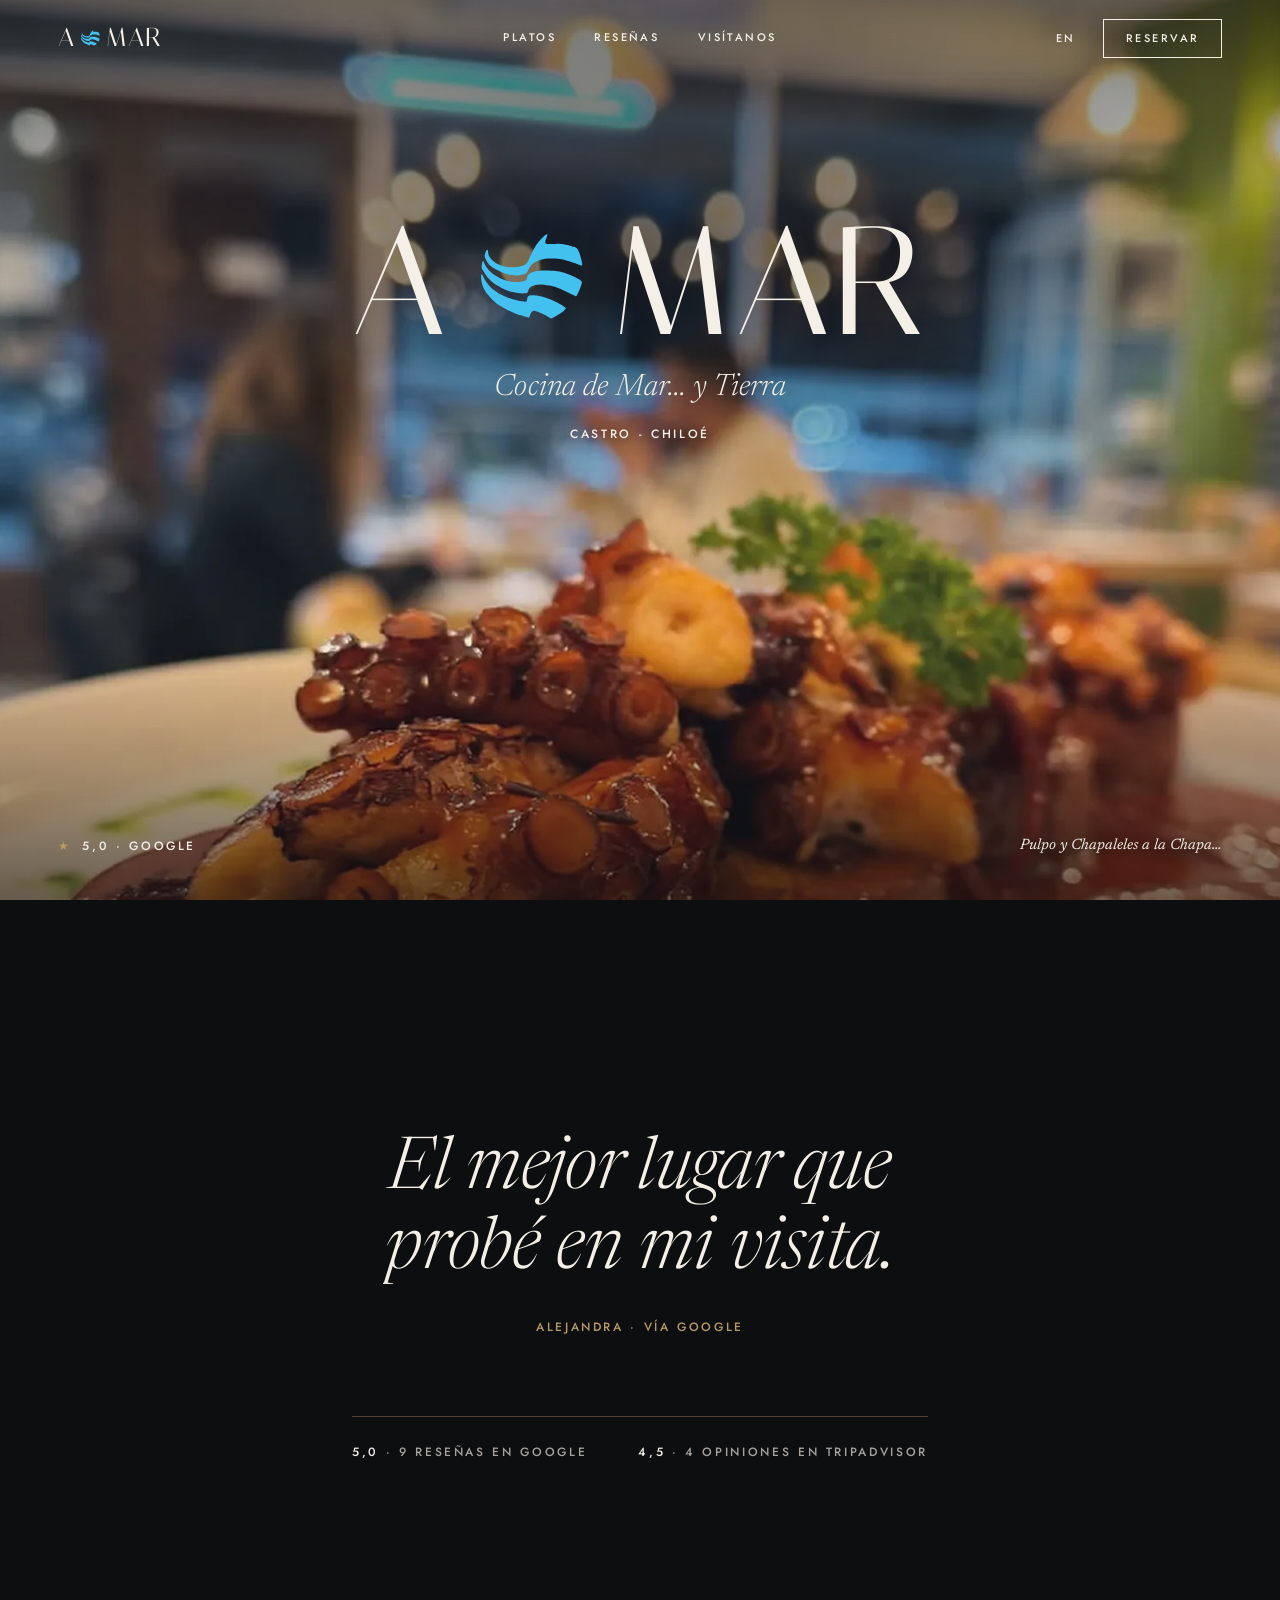
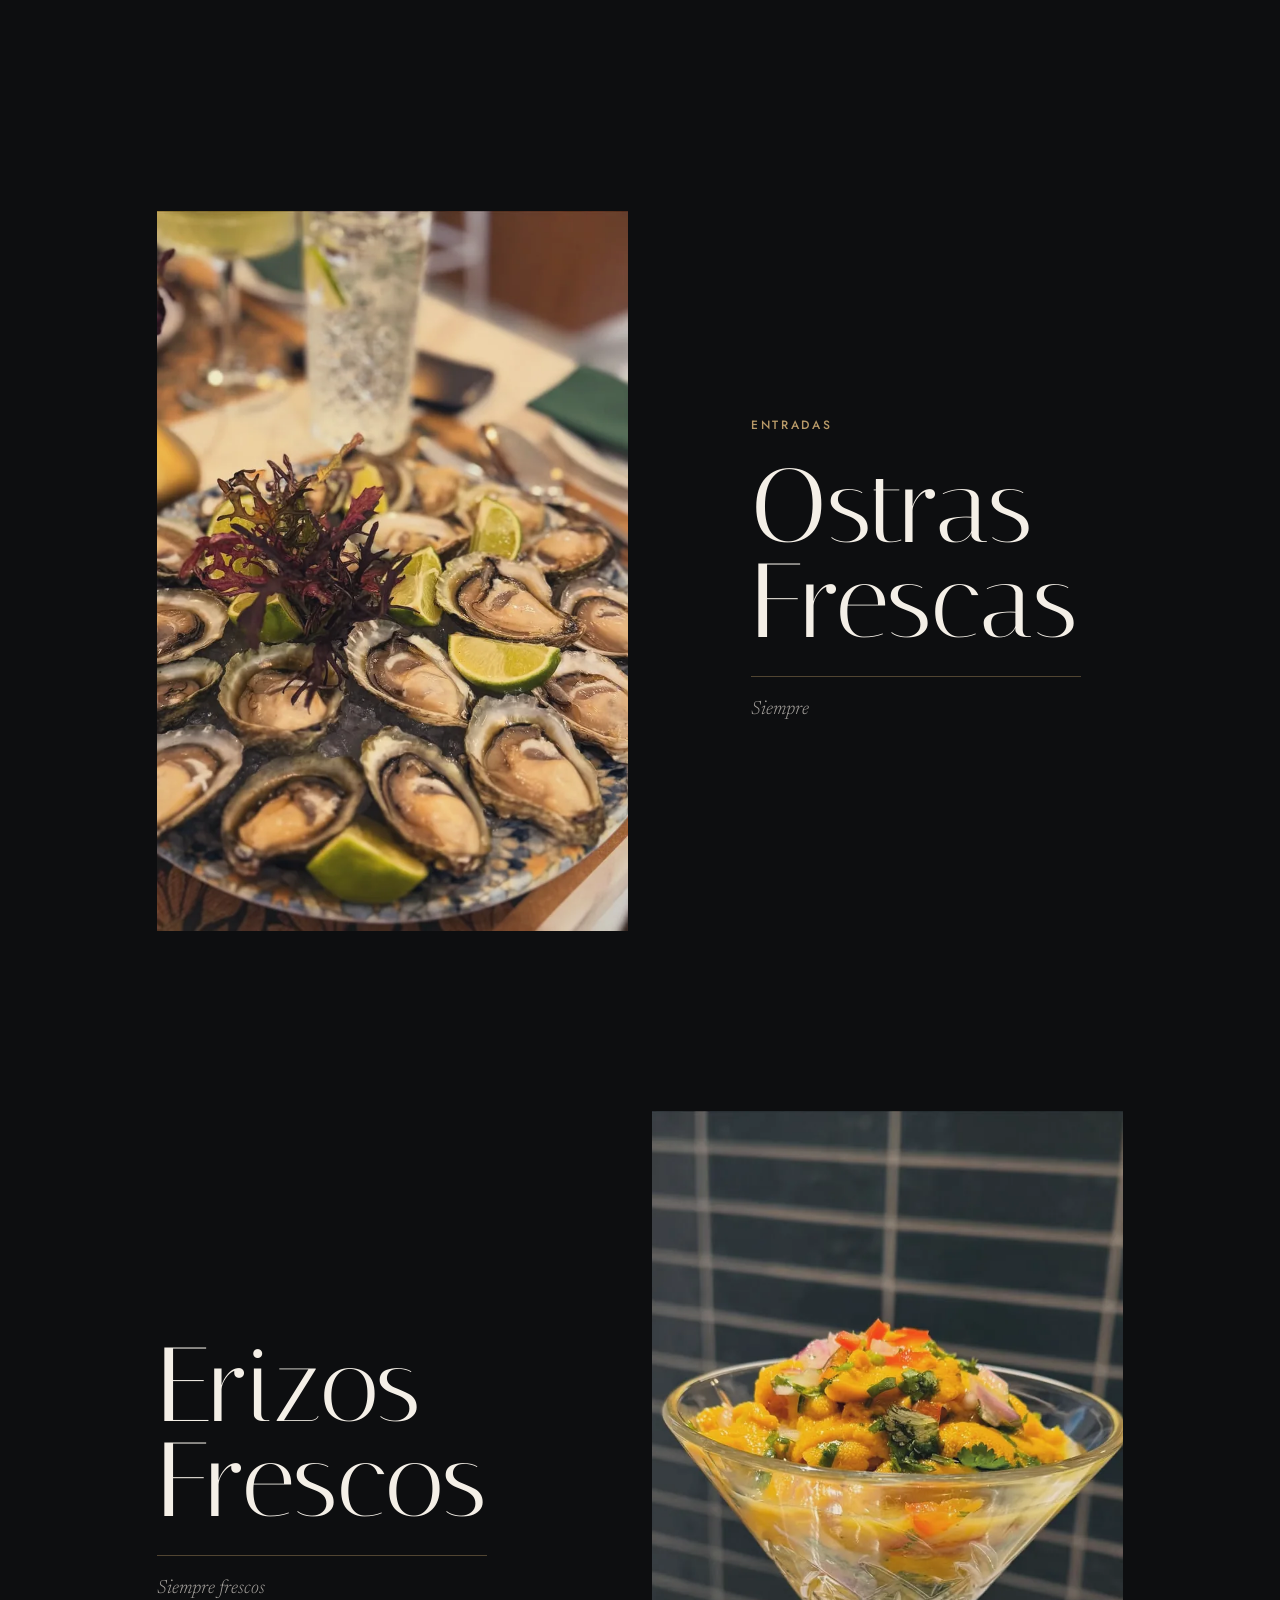
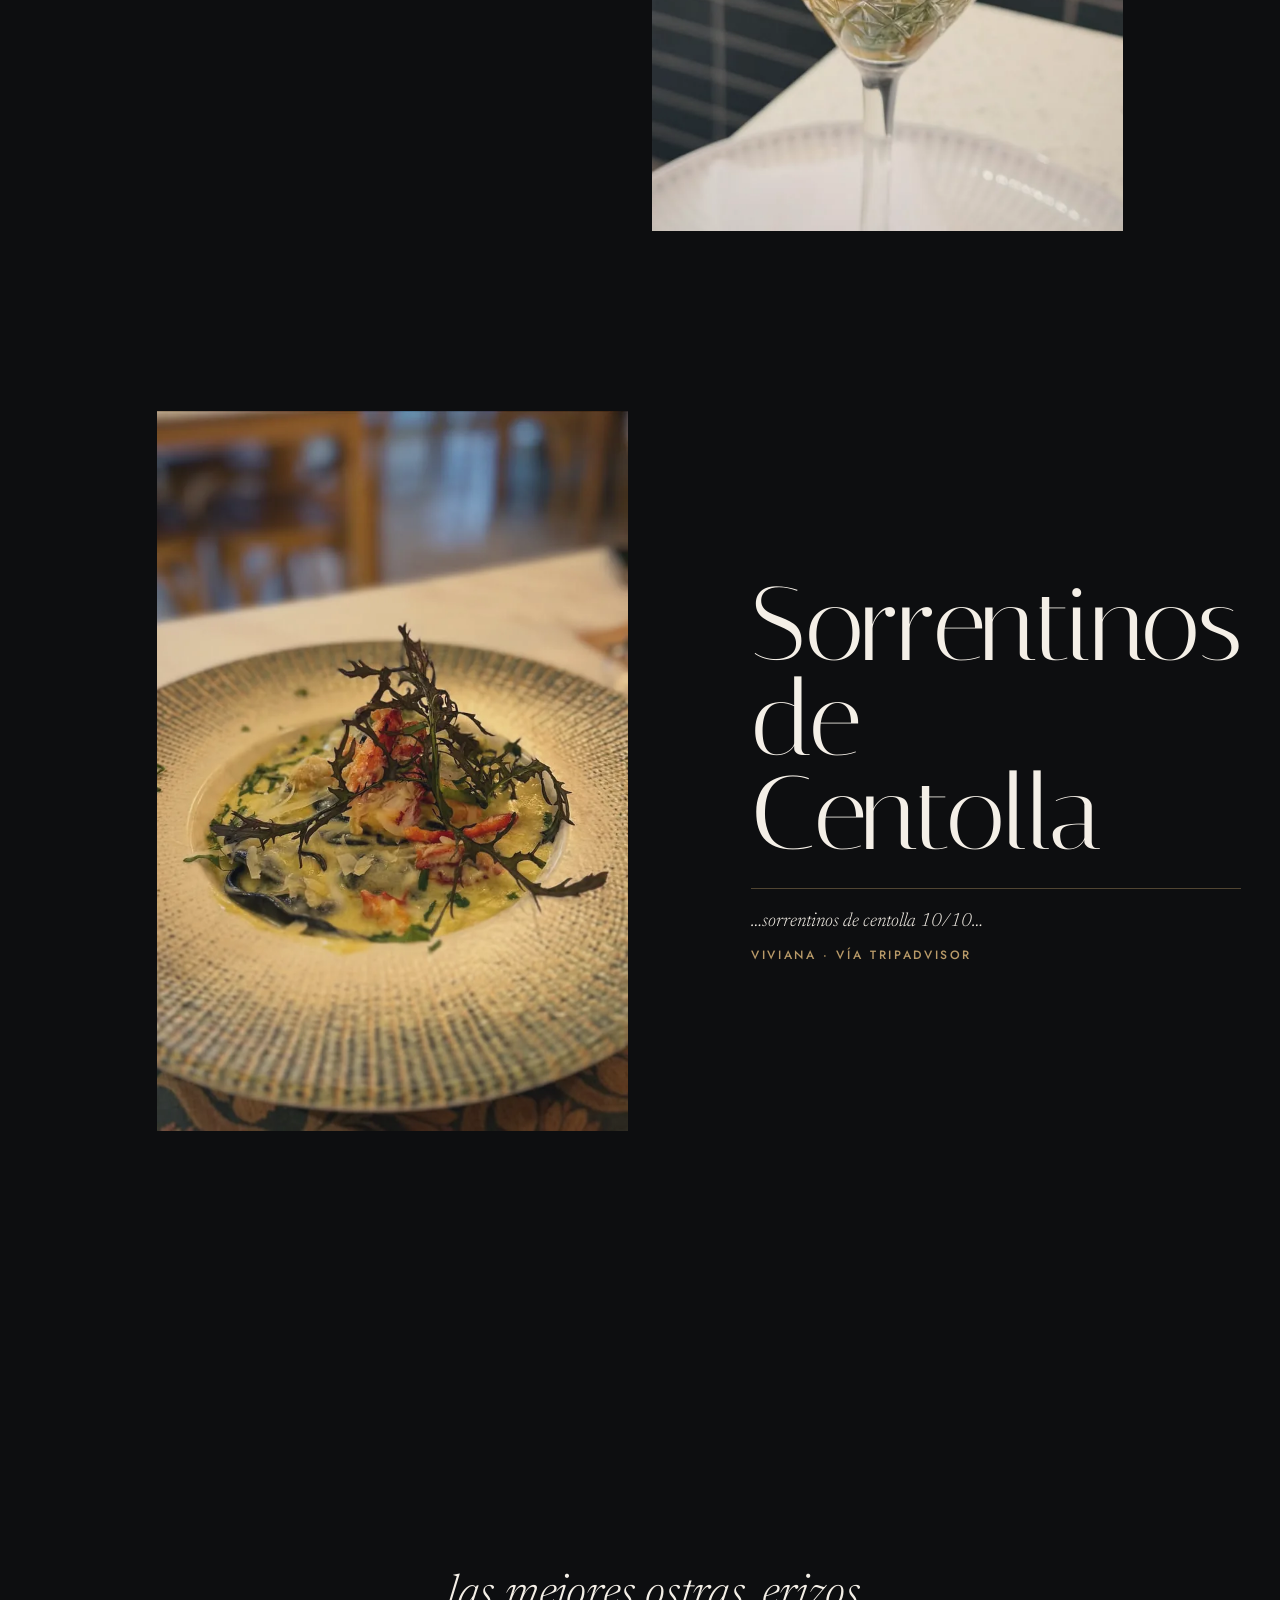
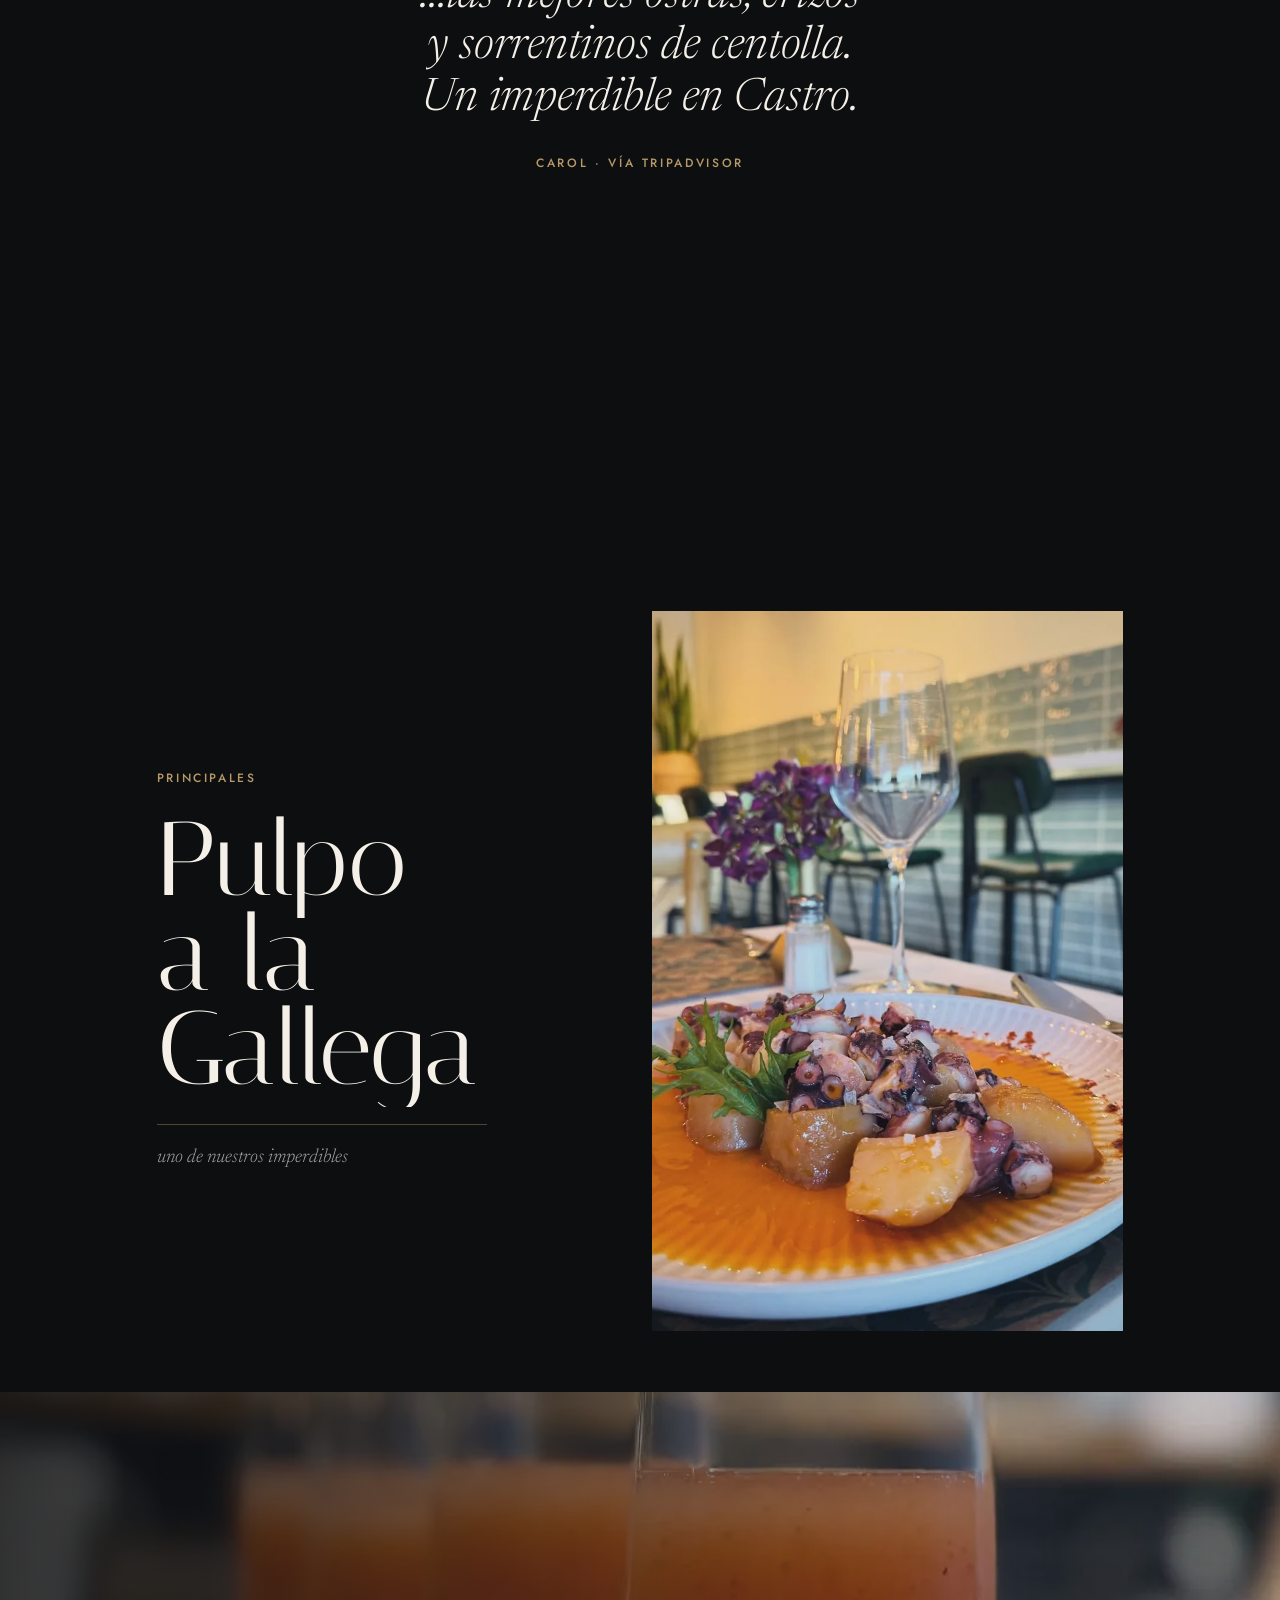
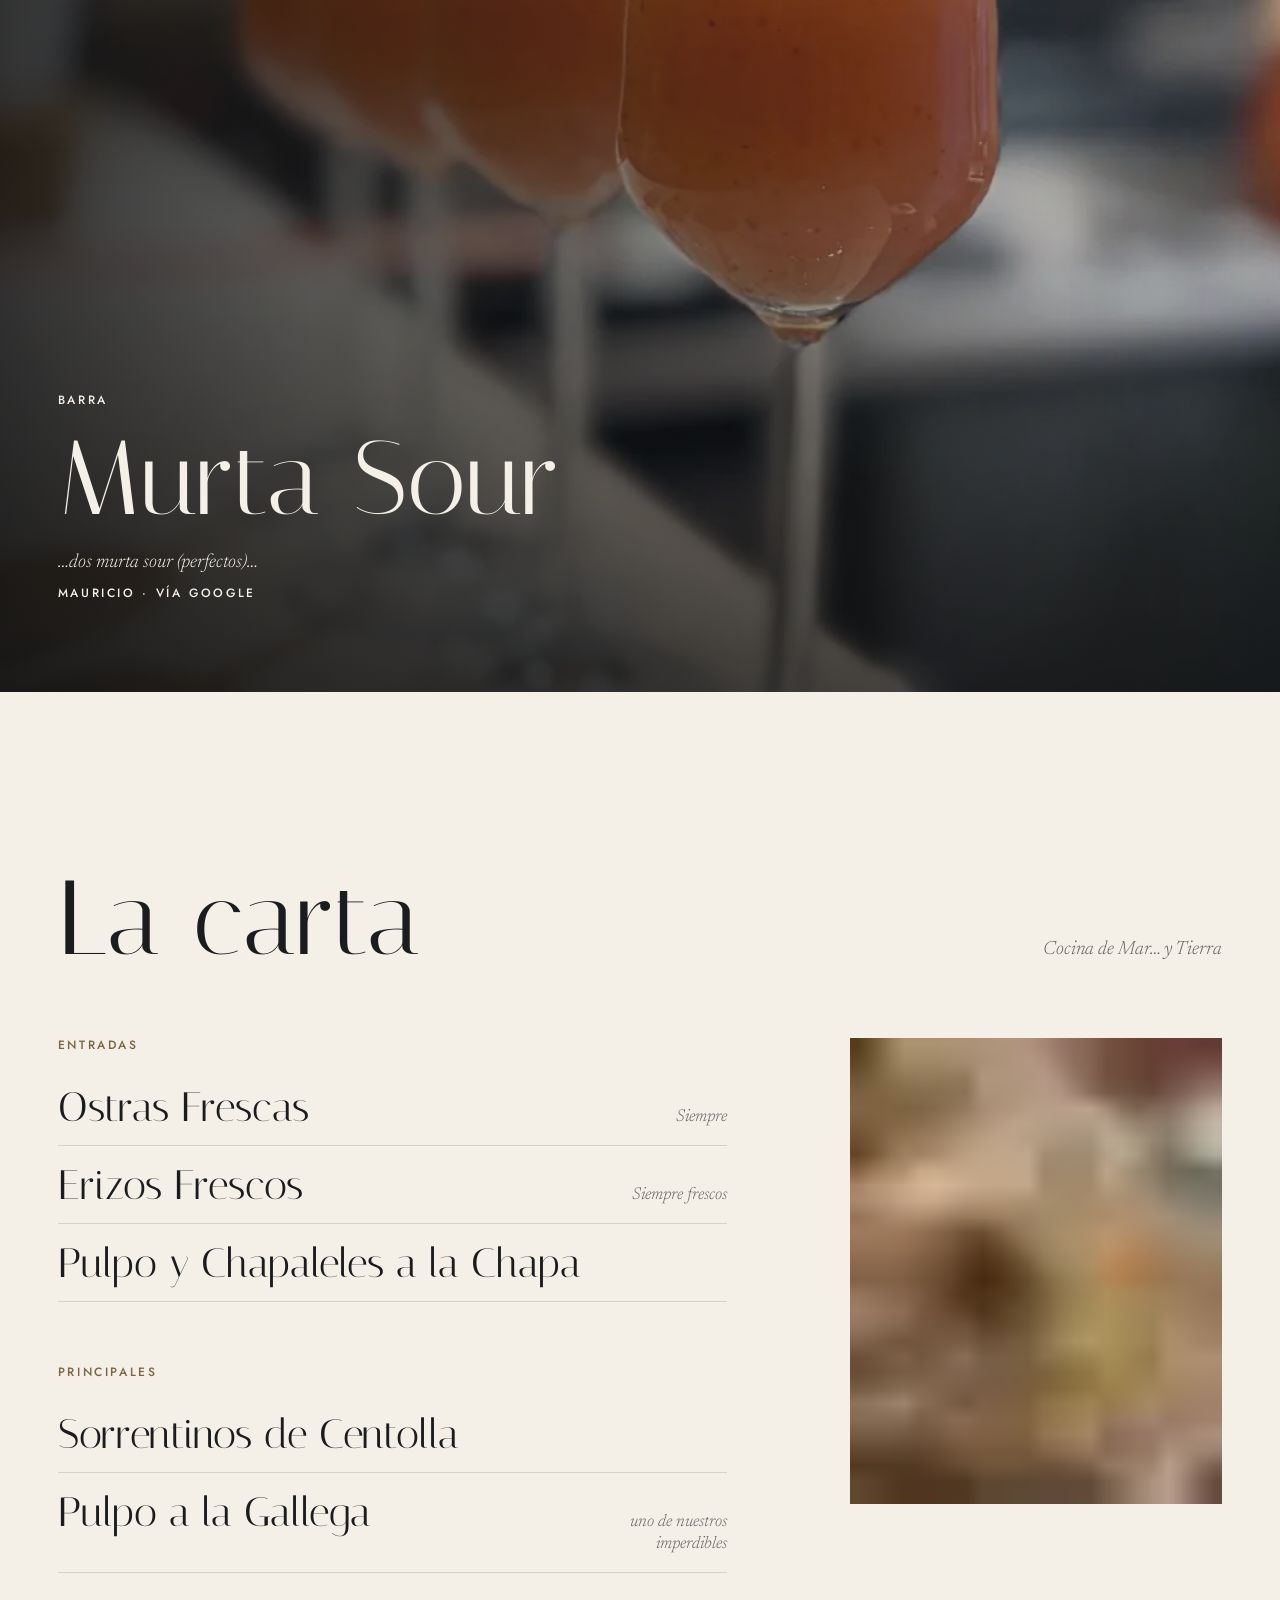
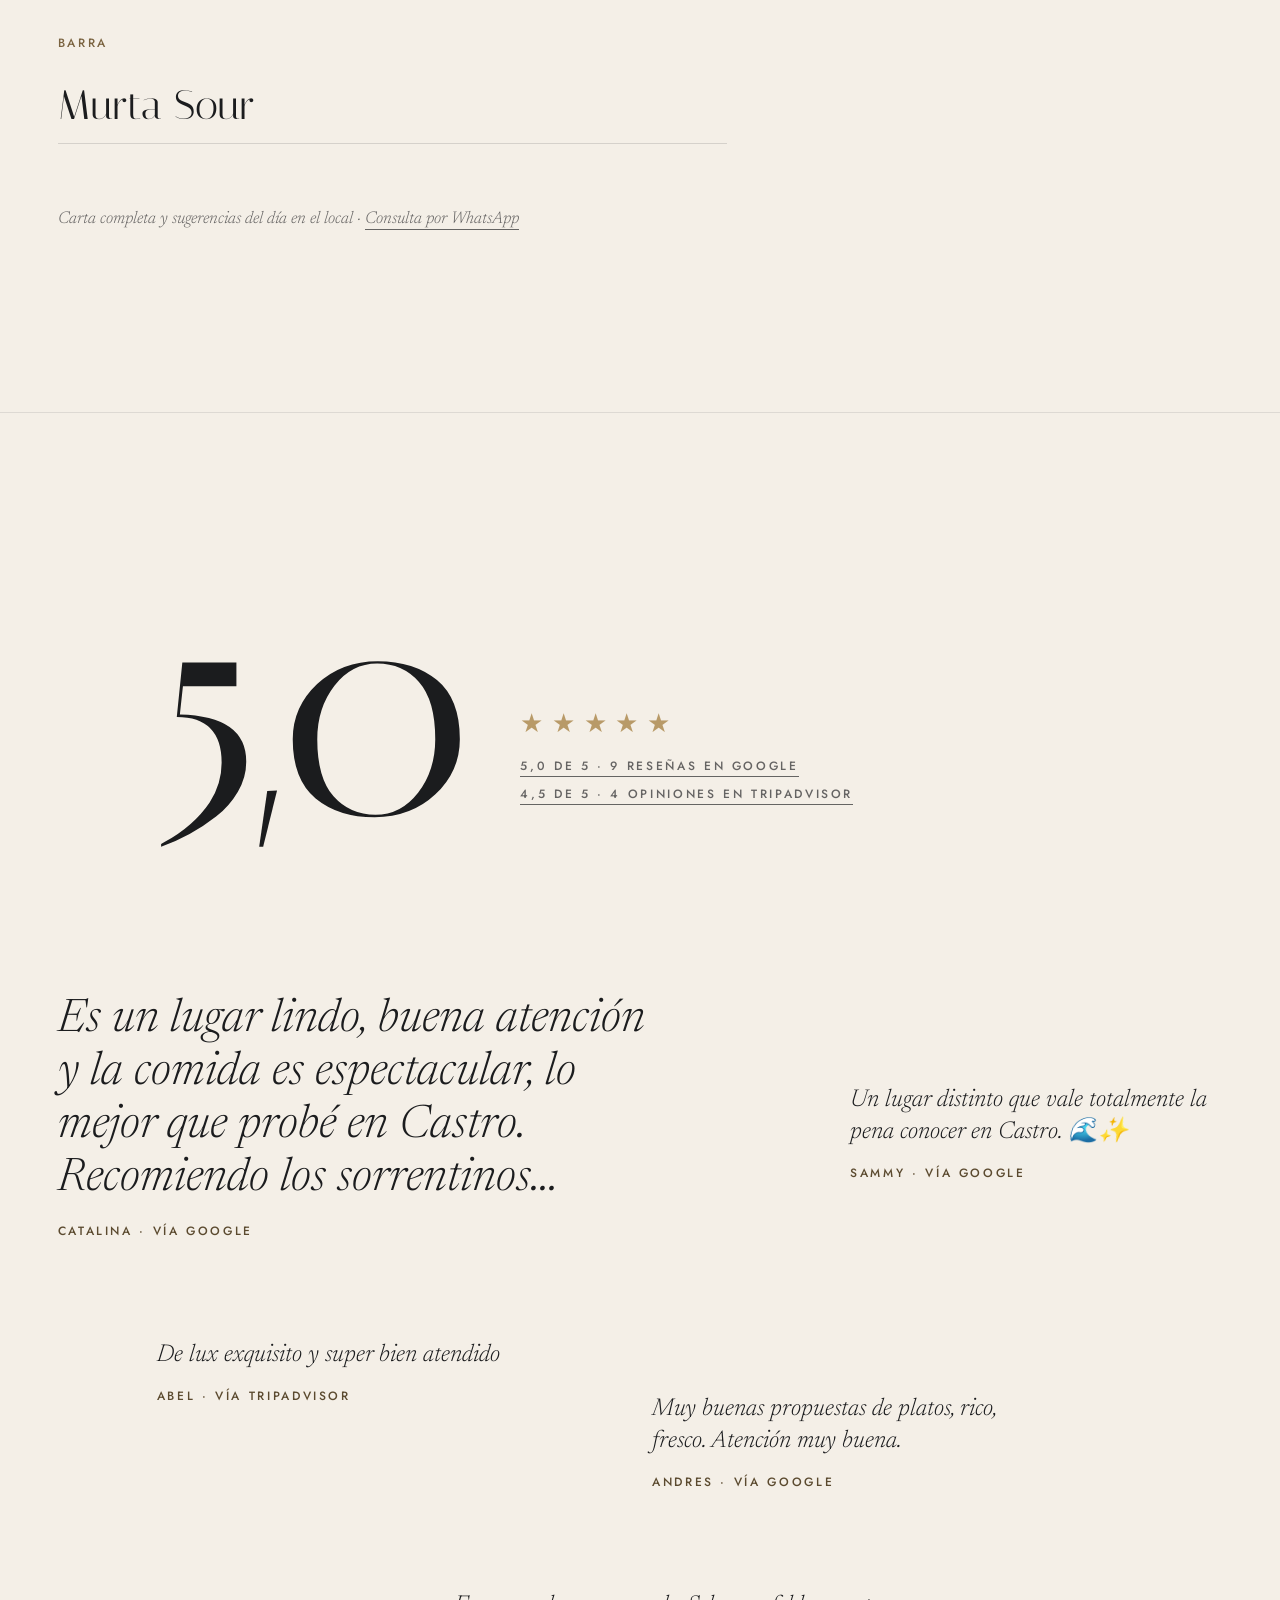
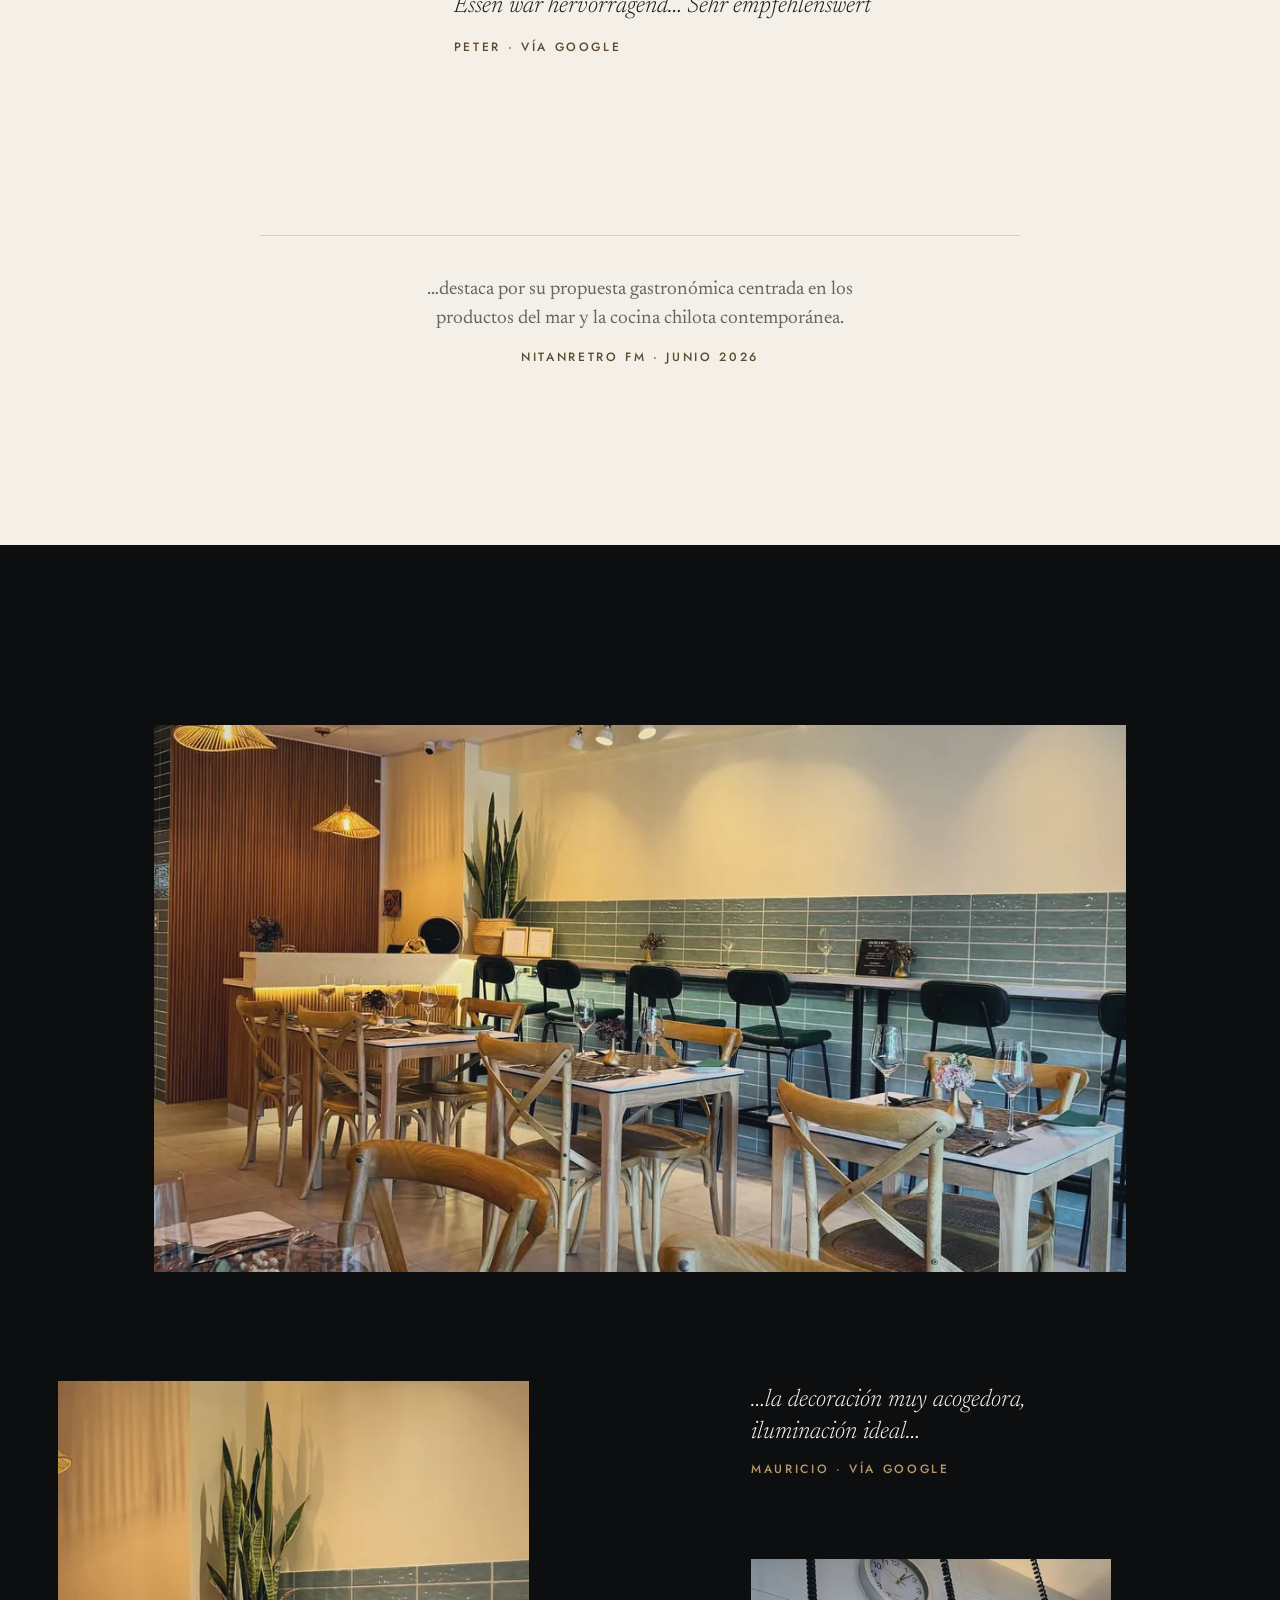
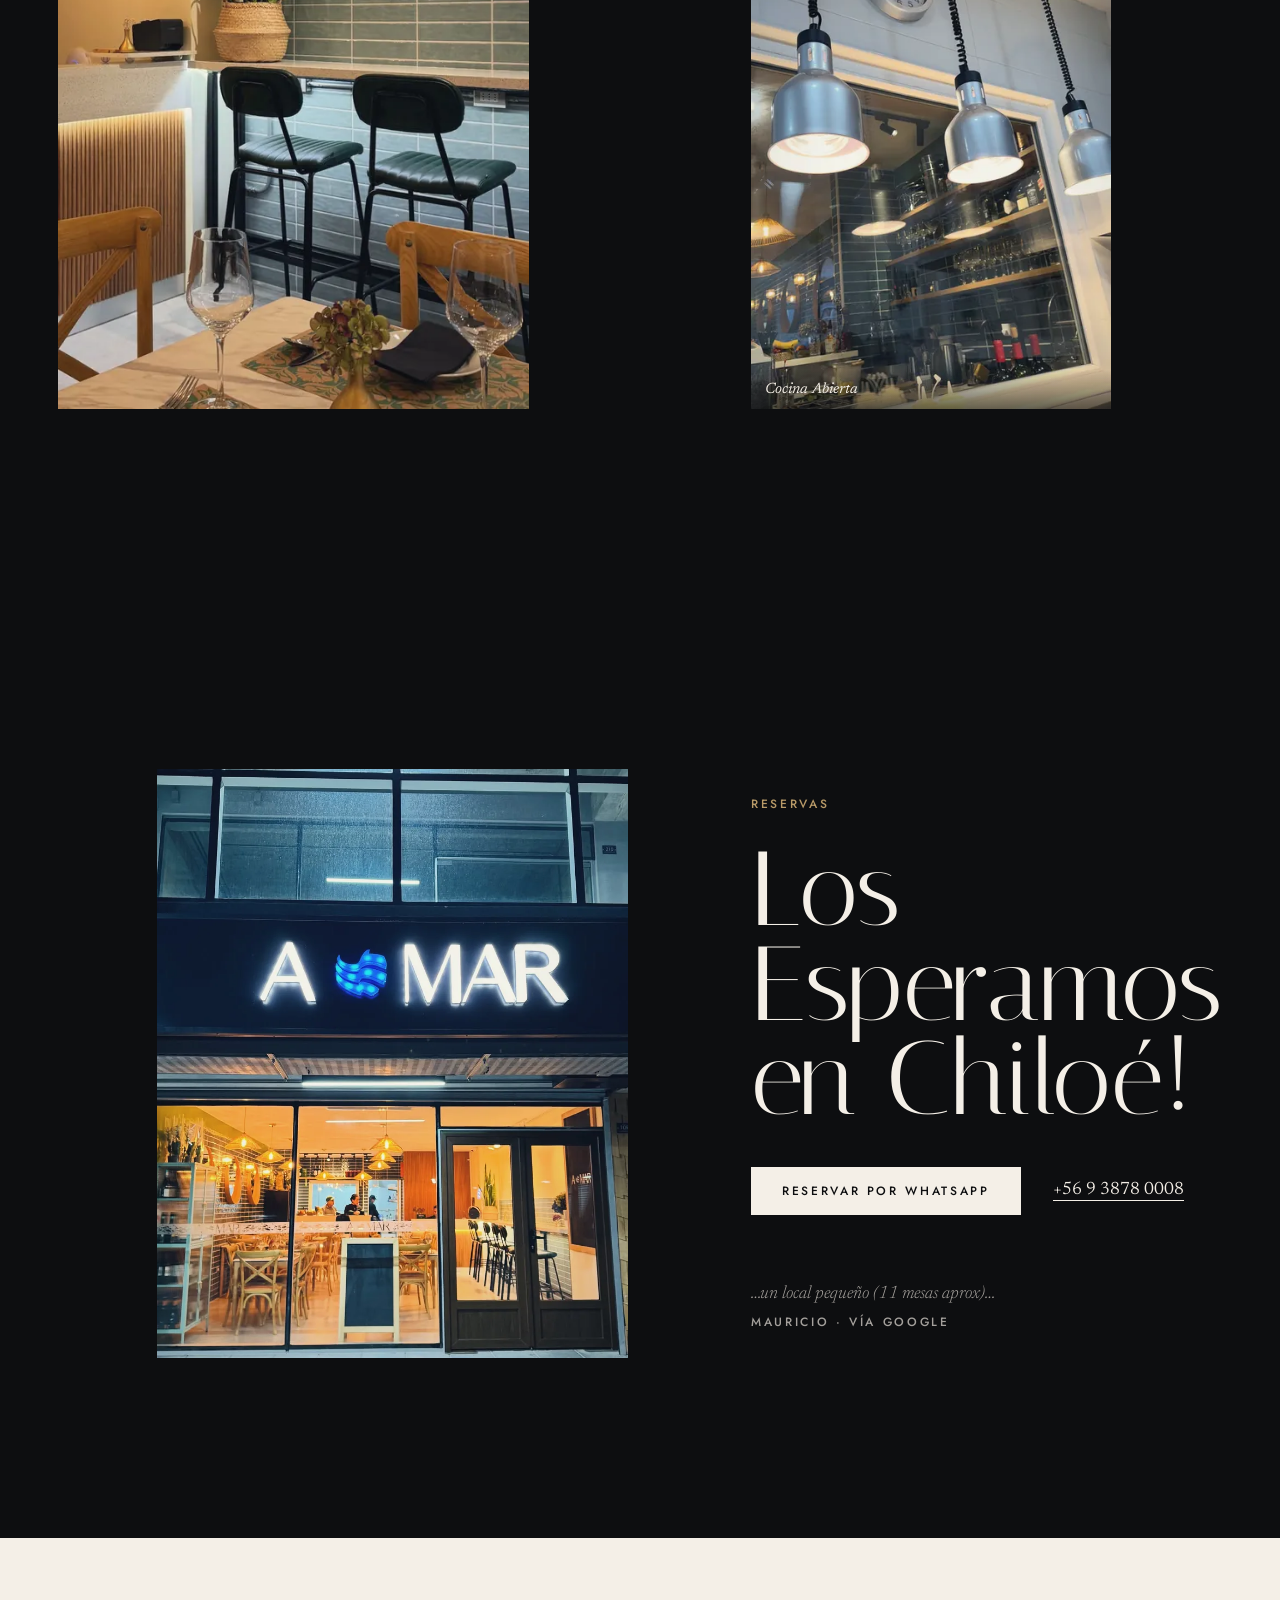
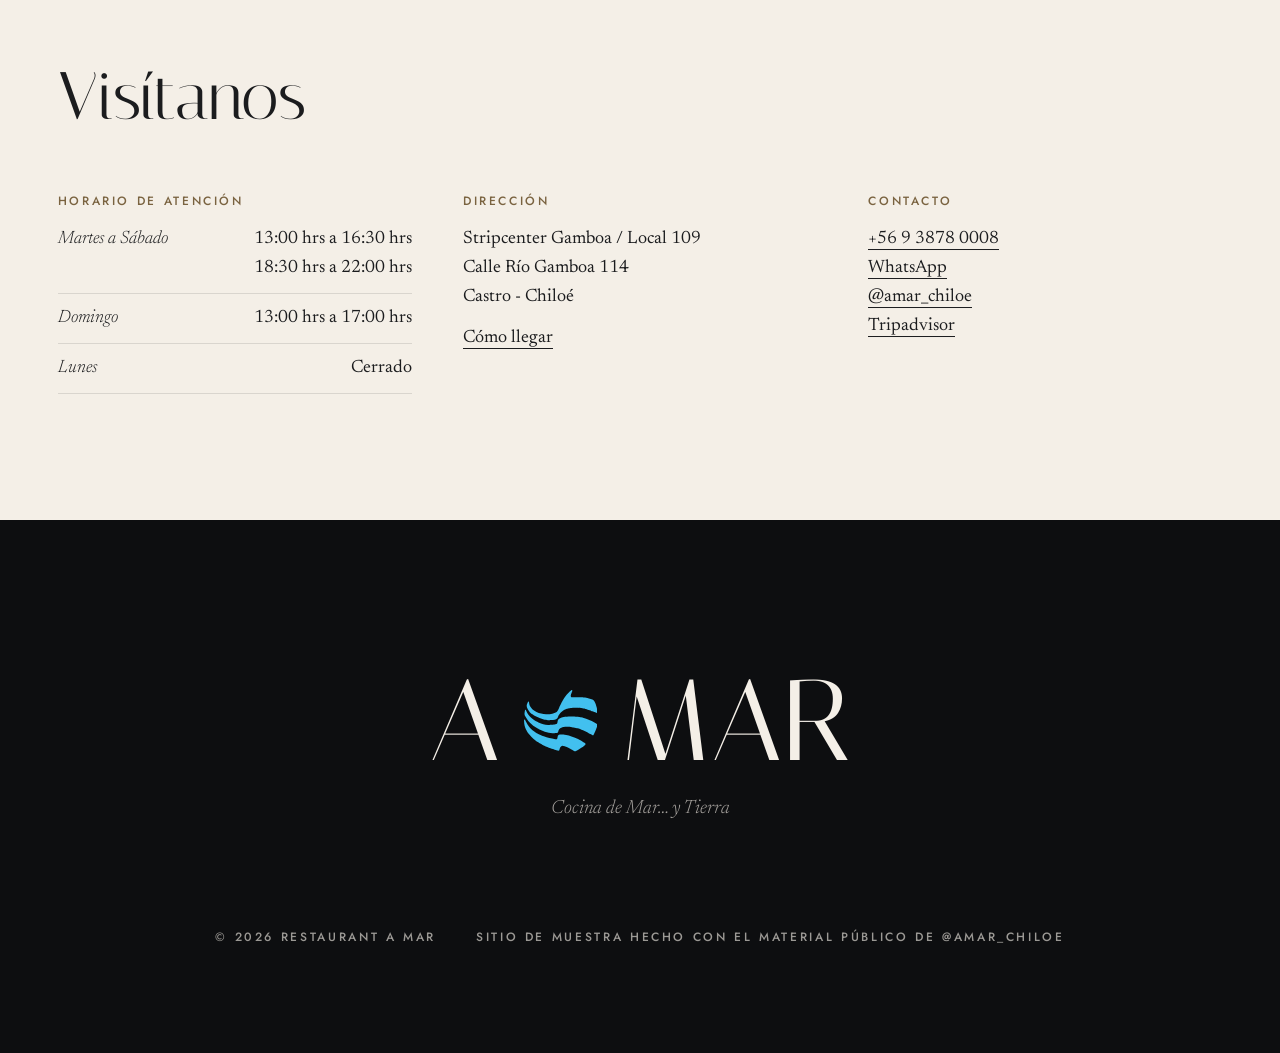
==== commit e7b33796: "v2: correcciones de la auditoría independiente, guion y documentación de marca actualizados Co-Autho" ====
--- a/public/index.html
+++ b/public/index.html
@@ -27,12 +27,12 @@
 <link rel="preload" href="assets/fonts/italiana-latin-400-normal.woff2" as="font" type="font/woff2" crossorigin>
 <link rel="preload" href="assets/fonts/newsreader-latin-opsz-italic.woff2" as="font" type="font/woff2" crossorigin>
 <link rel="preload" href="assets/fonts/jost-latin-wght-normal.woff2" as="font" type="font/woff2" crossorigin>
-<link rel="preload" href="assets/img/hero-d-1920.webp" as="image" type="image/webp" media="(min-width: 701px)">
-<link rel="preload" href="assets/img/hero-m-608.webp" as="image" type="image/webp" media="(max-width: 700px)">
+<link rel="preload" as="image" type="image/webp" imagesrcset="assets/img/hero-d-960.webp 960w, assets/img/hero-d-1920.webp 1920w" imagesizes="100vw" media="(min-width: 701px)">
+<link rel="preload" as="image" type="image/webp" imagesrcset="assets/img/hero-m-304.webp 304w, assets/img/hero-m-608.webp 608w" imagesizes="100vw" media="(max-width: 700px)">
 <link rel="stylesheet" href="css/main.css">
 <script>document.documentElement.classList.replace('no-js','js');if(matchMedia('(prefers-reduced-motion: reduce)').matches)document.documentElement.classList.add('reduced');</script>
 <script type="application/ld+json">
-{"@context":"https://schema.org","@type":"Restaurant","name":"A MAR","alternateName":"Restaurant A MAR","url":"https://amarchiloe.pages.dev/","image":"https://amarchiloe.pages.dev/assets/og.jpg","telephone":"+56 9 3878 0008","servesCuisine":["Pescados y mariscos","Chilena"],"address":{"@type":"PostalAddress","streetAddress":"Calle Río Gamboa 114, local 109","addressLocality":"Castro","addressRegion":"Los Lagos","postalCode":"5700000","addressCountry":"CL"},"geo":{"@type":"GeoCoordinates","latitude":-42.4805899,"longitude":-73.7720604},"aggregateRating":{"@type":"AggregateRating","ratingValue":"5.0","reviewCount":"9","bestRating":"5"},"openingHoursSpecification":[{"@type":"OpeningHoursSpecification","dayOfWeek":["Tuesday","Wednesday","Thursday","Friday","Saturday"],"opens":"13:00","closes":"16:30"},{"@type":"OpeningHoursSpecification","dayOfWeek":["Tuesday","Wednesday","Thursday","Friday","Saturday"],"opens":"18:30","closes":"22:00"},{"@type":"OpeningHoursSpecification","dayOfWeek":"Sunday","opens":"13:00","closes":"17:00"}],"sameAs":["https://www.instagram.com/amar_chiloe/","https://www.tripadvisor.cl/Restaurant_Review-g317804-d34499300-Reviews-A_Mar_Chiloe-Castro_Isla_Chiloe_Los_Lagos_Region.html"]}
+{"@context":"https://schema.org","@type":"Restaurant","name":"A MAR","alternateName":"Restaurant A MAR","url":"https://amarchiloe.pages.dev/","image":"https://amarchiloe.pages.dev/assets/og.jpg","telephone":"+56 9 3878 0008","servesCuisine":["Chilena"],"address":{"@type":"PostalAddress","streetAddress":"Calle Río Gamboa 114, local 109","addressLocality":"Castro","addressRegion":"Los Lagos","addressCountry":"CL"},"geo":{"@type":"GeoCoordinates","latitude":-42.4805899,"longitude":-73.7720604},"aggregateRating":{"@type":"AggregateRating","ratingValue":"5.0","reviewCount":"9","bestRating":"5"},"openingHoursSpecification":[{"@type":"OpeningHoursSpecification","dayOfWeek":["Tuesday","Wednesday","Thursday","Friday","Saturday"],"opens":"13:00","closes":"16:30"},{"@type":"OpeningHoursSpecification","dayOfWeek":["Tuesday","Wednesday","Thursday","Friday","Saturday"],"opens":"18:30","closes":"22:00"},{"@type":"OpeningHoursSpecification","dayOfWeek":"Sunday","opens":"13:00","closes":"17:00"}],"sameAs":["https://www.instagram.com/amar_chiloe/","https://www.tripadvisor.cl/Restaurant_Review-g317804-d34499300-Reviews-A_Mar_Chiloe-Castro_Isla_Chiloe_Los_Lagos_Region.html"]}
 </script>
 </head>
 <body>
@@ -66,7 +66,7 @@
     <p class="hero__tag" lang="es">Cocina de Mar… y Tierra</p>
     <p class="hero__place label" lang="es">Castro - Chiloé</p>
   </div>
-  <a class="hero__rating label" href="#resenas"><span class="stars" aria-hidden="true">★</span> 5,0 · Google</a>
+  <a class="hero__rating label" href="#resenas"><span class="stars" aria-hidden="true">★</span> <span data-l="5.0">5,0</span> · Google</a>
   <p class="hero__cap" lang="es">Pulpo y Chapaleles a la Chapa…</p>
 </section>
 
@@ -77,8 +77,8 @@
     <figcaption class="label">Alejandra · <span data-l="via Google">vía Google</span></figcaption>
   </figure>
   <ul class="notas label">
-    <li><b>5,0</b> · <span data-l="9 reviews on Google">9 reseñas en Google</span></li>
-    <li><b>4,5</b> · <span data-l="4 reviews on Tripadvisor">4 opiniones en Tripadvisor</span></li>
+    <li><b data-l="5.0">5,0</b> · <span data-l="9 reviews on Google">9 reseñas en Google</span></li>
+    <li><b data-l="4.5">4,5</b> · <span data-l="4 reviews on Tripadvisor">4 opiniones en Tripadvisor</span></li>
   </ul>
 </section>
 
@@ -86,7 +86,7 @@
 <div class="platos" id="platos" aria-label="Platos" data-aria-en="Dishes" role="region">
   <article class="plato">
     <div class="plato__in">
-      <figure class="plato__fig"><img class="plato__img" src="assets/img/ostras-864.webp" srcset="assets/img/ostras-432.webp 432w, assets/img/ostras-864.webp 864w" sizes="(min-width: 900px) min(44vw, 690px), 100vw" width="864" height="1080" alt="Bandeja de ostras frescas con limón y alga roja" data-alt-en="A platter of fresh oysters with lime wedges and red seaweed" loading="lazy" decoding="async" style="background-image:url([data-uri])"></figure>
+      <figure class="plato__fig"><img class="plato__img" src="assets/img/ostras-864.webp" srcset="assets/img/ostras-432.webp 432w, assets/img/ostras-864.webp 864w" sizes="(min-width: 900px) min(44vw, 690px), 100vw" width="864" height="1080" alt="Ostras frescas sobre hielo con gajos de limón y hojas moradas" data-alt-en="Fresh oysters on ice with lime wedges and purple leaves" loading="lazy" decoding="async" style="background-image:url([data-uri])"></figure>
       <div class="plato__txt">
         <p class="label" lang="es">Entradas</p>
         <h2 class="plato__h" lang="es"><span class="line"><span>Ostras</span></span> <span class="line"><span>Frescas</span></span></h2>
@@ -98,7 +98,6 @@
     <div class="plato__in">
       <figure class="plato__fig"><img class="plato__img" src="assets/img/erizos-864.webp" srcset="assets/img/erizos-432.webp 432w, assets/img/erizos-864.webp 864w" sizes="(min-width: 900px) min(44vw, 690px), 100vw" width="864" height="1080" alt="Erizos servidos en una copa de cristal tallado" data-alt-en="Sea urchin served in a cut-glass cocktail glass" loading="lazy" decoding="async" style="background-image:url([data-uri])"></figure>
       <div class="plato__txt">
-        <p class="label" lang="es">Entradas</p>
         <h2 class="plato__h" lang="es"><span class="line"><span>Erizos</span></span> <span class="line"><span>Frescos</span></span></h2>
         <p class="plato__line" lang="es">Siempre frescos</p>
       </div>
@@ -106,9 +105,8 @@
   </article>
   <article class="plato">
     <div class="plato__in">
-      <figure class="plato__fig"><img class="plato__img" src="assets/img/sorrentinos-864.webp" srcset="assets/img/sorrentinos-432.webp 432w, assets/img/sorrentinos-864.webp 864w" sizes="(min-width: 900px) min(44vw, 690px), 100vw" width="864" height="1080" alt="Sorrentinos de centolla en salsa de crema con alga crujiente" data-alt-en="King crab sorrentinos in a cream sauce, topped with crispy seaweed" loading="lazy" decoding="async" style="background-image:url([data-uri])"></figure>
-      <div class="plato__txt">
-        <p class="label" lang="es">Principales</p>
+      <figure class="plato__fig"><img class="plato__img" src="assets/img/sorrentinos-864.webp" srcset="assets/img/sorrentinos-432.webp 432w, assets/img/sorrentinos-864.webp 864w" sizes="(min-width: 900px) min(44vw, 690px), 100vw" width="864" height="1080" alt="Sorrentinos de centolla en salsa de crema con hojas moradas" data-alt-en="King crab sorrentinos in a cream sauce, topped with purple leaves" loading="lazy" decoding="async" style="background-image:url([data-uri])"></figure>
+      <div class="plato__txt">
         <h2 class="plato__h" lang="es"><span class="line"><span>Sorrentinos</span></span> <span class="line"><span>de Centolla</span></span></h2>
         <figure class="plato__quote"><blockquote lang="es"><p>…sorrentinos de centolla 10/10…</p></blockquote><figcaption class="label">Viviana · <span data-l="via Tripadvisor">vía Tripadvisor</span></figcaption></figure>
       </div>
@@ -158,33 +156,33 @@
       <div class="carta__grp">
         <h3 class="label" lang="es">Entradas</h3>
         <ul>
-          <li><button class="carta__item is-on" type="button" data-img="ostras"><span class="carta__name" lang="es">Ostras Frescas</span><span class="carta__note" lang="es">Siempre</span></button></li>
-          <li><button class="carta__item" type="button" data-img="erizos"><span class="carta__name" lang="es">Erizos Frescos</span><span class="carta__note" lang="es">Siempre frescos</span></button></li>
-          <li><button class="carta__item" type="button" data-img="pulpo-chapa"><span class="carta__name" lang="es">Pulpo y Chapaleles a la Chapa</span></button></li>
+          <li><button class="carta__item is-on" type="button" aria-pressed="true" data-img="ostras"><span class="carta__name" lang="es">Ostras Frescas</span><span class="carta__note" lang="es">Siempre</span></button></li>
+          <li><button class="carta__item" type="button" aria-pressed="false" data-img="erizos"><span class="carta__name" lang="es">Erizos Frescos</span><span class="carta__note" lang="es">Siempre frescos</span></button></li>
+          <li><button class="carta__item" type="button" aria-pressed="false" data-img="pulpo-chapa"><span class="carta__name" lang="es">Pulpo y Chapaleles a la Chapa</span></button></li>
         </ul>
       </div>
       <div class="carta__grp">
         <h3 class="label" lang="es">Principales</h3>
         <ul>
-          <li><button class="carta__item" type="button" data-img="sorrentinos"><span class="carta__name" lang="es">Sorrentinos de Centolla</span></button></li>
-          <li><button class="carta__item" type="button" data-img="pulpo-gallega"><span class="carta__name" lang="es">Pulpo a la Gallega</span><span class="carta__note" lang="es">uno de nuestros imperdibles</span></button></li>
+          <li><button class="carta__item" type="button" aria-pressed="false" data-img="sorrentinos"><span class="carta__name" lang="es">Sorrentinos de Centolla</span></button></li>
+          <li><button class="carta__item" type="button" aria-pressed="false" data-img="pulpo-gallega"><span class="carta__name" lang="es">Pulpo a la Gallega</span><span class="carta__note" lang="es">uno de nuestros imperdibles</span></button></li>
         </ul>
       </div>
       <div class="carta__grp">
         <h3 class="label" data-l="Bar">Barra</h3>
         <ul>
-          <li><button class="carta__item" type="button" data-img="murta-m"><span class="carta__name" lang="es">Murta Sour</span></button></li>
+          <li><button class="carta__item" type="button" aria-pressed="false" data-img="murta-m"><span class="carta__name" lang="es">Murta Sour</span></button></li>
         </ul>
       </div>
       <p class="carta__foot"><span data-l="Full menu and daily specials at the restaurant">Carta completa y sugerencias del día en el local</span> · <a class="ul" href="https://wa.me/message/PLLYWRQYPFITD1" target="_blank" rel="noopener" data-l="Ask on WhatsApp">Consulta por WhatsApp</a></p>
     </div>
     <figure class="carta__fig" aria-hidden="true">
-      <img class="carta__img is-on" src="assets/img/ostras-864.webp" srcset="assets/img/ostras-432.webp 432w, assets/img/ostras-864.webp 864w" sizes="(min-width: 900px) 36vw, 0px" width="864" height="1080" alt="" loading="lazy" decoding="async" style="background-image:url([data-uri])" data-k="ostras">
-      <img class="carta__img" src="assets/img/erizos-864.webp" srcset="assets/img/erizos-432.webp 432w, assets/img/erizos-864.webp 864w" sizes="(min-width: 900px) 36vw, 0px" width="864" height="1080" alt="" loading="lazy" decoding="async" style="background-image:url([data-uri])" data-k="erizos">
-      <img class="carta__img" src="assets/img/pulpo-chapa-864.webp" srcset="assets/img/pulpo-chapa-432.webp 432w, assets/img/pulpo-chapa-864.webp 864w" sizes="(min-width: 900px) 36vw, 0px" width="864" height="1080" alt="" loading="lazy" decoding="async" style="background-image:url([data-uri])" data-k="pulpo-chapa">
-      <img class="carta__img" src="assets/img/sorrentinos-864.webp" srcset="assets/img/sorrentinos-432.webp 432w, assets/img/sorrentinos-864.webp 864w" sizes="(min-width: 900px) 36vw, 0px" width="864" height="1080" alt="" loading="lazy" decoding="async" style="background-image:url([data-uri])" data-k="sorrentinos">
-      <img class="carta__img" src="assets/img/pulpo-gallega-864.webp" srcset="assets/img/pulpo-gallega-432.webp 432w, assets/img/pulpo-gallega-864.webp 864w" sizes="(min-width: 900px) 36vw, 0px" width="864" height="1080" alt="" loading="lazy" decoding="async" style="background-image:url([data-uri])" data-k="pulpo-gallega">
-      <img class="carta__img" src="assets/img/murta-m-1152.webp" srcset="assets/img/murta-m-576.webp 576w, assets/img/murta-m-1152.webp 1152w" sizes="(min-width: 900px) 36vw, 0px" width="1152" height="1440" alt="" loading="lazy" decoding="async" style="background-image:url([data-uri])" data-k="murta-m">
+      <img class="carta__img is-on" src="assets/img/ostras-864.webp" srcset="assets/img/ostras-432.webp 432w, assets/img/ostras-864.webp 864w" sizes="(min-width: 701px) 31vw, calc(100vw - 40px)" width="864" height="1080" alt="" loading="lazy" decoding="async" style="background-image:url([data-uri])" data-k="ostras">
+      <img class="carta__img" src="assets/img/erizos-864.webp" srcset="assets/img/erizos-432.webp 432w, assets/img/erizos-864.webp 864w" sizes="(min-width: 701px) 31vw, calc(100vw - 40px)" width="864" height="1080" alt="" loading="lazy" decoding="async" style="background-image:url([data-uri])" data-k="erizos">
+      <img class="carta__img" src="assets/img/pulpo-chapa-864.webp" srcset="assets/img/pulpo-chapa-432.webp 432w, assets/img/pulpo-chapa-864.webp 864w" sizes="(min-width: 701px) 31vw, calc(100vw - 40px)" width="864" height="1080" alt="" loading="lazy" decoding="async" style="background-image:url([data-uri])" data-k="pulpo-chapa">
+      <img class="carta__img" src="assets/img/sorrentinos-864.webp" srcset="assets/img/sorrentinos-432.webp 432w, assets/img/sorrentinos-864.webp 864w" sizes="(min-width: 701px) 31vw, calc(100vw - 40px)" width="864" height="1080" alt="" loading="lazy" decoding="async" style="background-image:url([data-uri])" data-k="sorrentinos">
+      <img class="carta__img" src="assets/img/pulpo-gallega-864.webp" srcset="assets/img/pulpo-gallega-432.webp 432w, assets/img/pulpo-gallega-864.webp 864w" sizes="(min-width: 701px) 31vw, calc(100vw - 40px)" width="864" height="1080" alt="" loading="lazy" decoding="async" style="background-image:url([data-uri])" data-k="pulpo-gallega">
+      <img class="carta__img" src="assets/img/murta-m-1152.webp" srcset="assets/img/murta-m-576.webp 576w, assets/img/murta-m-1152.webp 1152w" sizes="(min-width: 701px) 31vw, calc(100vw - 40px)" width="1152" height="1440" alt="" loading="lazy" decoding="async" style="background-image:url([data-uri])" data-k="murta-m">
     </figure>
   </div>
 </section>
@@ -193,7 +191,7 @@
 <section class="resenas" id="resenas" aria-labelledby="resenas-h">
   <header class="resenas__head">
     <h2 class="vh" id="resenas-h" data-l="Reviews">Reseñas</h2>
-    <p class="score" aria-hidden="true"><span class="score__n" data-l="5.0">5,0</span></p>
+    <p class="score" aria-hidden="true"><span class="score__n" data-l="5.0" data-es="5,0">5,0</span></p>
     <div class="score__meta">
       <p class="stars stars--big" aria-hidden="true"><i>★</i><i>★</i><i>★</i><i>★</i><i>★</i></p>
       <p class="label"><a class="ul" href="https://www.google.com/maps/place/Restaurant+A+Mar/@-42.4805899,-73.7720604,17z" target="_blank" rel="noopener"><span data-l="5.0 out of 5 · 9 reviews on Google">5,0 de 5 · 9 reseñas en Google</span></a></p>
@@ -232,10 +230,10 @@
 <section class="casa" aria-label="El local" data-aria-en="The restaurant">
   <figure class="casa__salon reveal"><img class="casa__img" src="assets/img/salon-1080.webp" srcset="assets/img/salon-540.webp 540w, assets/img/salon-1080.webp 1080w" sizes="(min-width: 900px) min(76vw, 1080px), 100vw" width="1080" height="608" alt="El salón de A MAR: sillas de madera clara, mesas blancas y muro de azulejo verde azulado" data-alt-en="The A MAR dining room: light wood chairs, white tables and a wall of blue-green glazed tiles" loading="lazy" decoding="async" style="background-image:url([data-uri])"></figure>
   <div class="casa__row">
-    <figure class="casa__barra reveal"><img class="casa__img" src="assets/img/barra-1080.webp" srcset="assets/img/barra-540.webp 540w, assets/img/barra-1080.webp 1080w" sizes="(min-width: 900px) 34vw, 100vw" width="1080" height="1440" alt="La barra con listones de madera, pisos altos, planta y lámpara de mimbre" data-alt-en="The bar with wooden slats, high stools, a snake plant and a wicker lamp" loading="lazy" decoding="async" style="background-image:url([data-uri])"></figure>
+    <figure class="casa__barra reveal"><img class="casa__img" src="assets/img/barra-1080.webp" srcset="assets/img/barra-540.webp 540w, assets/img/barra-1080.webp 1080w" sizes="(min-width: 701px) 40vw, 100vw" width="1080" height="1440" alt="La barra con listones de madera, pisos altos y una planta en macetero de mimbre" data-alt-en="The bar with wooden slats, high stools and a snake plant in a wicker basket" loading="lazy" decoding="async" style="background-image:url([data-uri])"></figure>
     <div class="casa__side">
       <figure class="casa__quote"><blockquote lang="es"><p>…la decoración muy acogedora, iluminación ideal…</p></blockquote><figcaption class="label">Mauricio · <span data-l="via Google">vía Google</span></figcaption></figure>
-      <figure class="casa__cocina reveal"><img class="casa__img" src="assets/img/cocina-864.webp" srcset="assets/img/cocina-432.webp 432w, assets/img/cocina-864.webp 864w" sizes="(min-width: 900px) 24vw, 100vw" width="864" height="1080" alt="La cocina abierta vista desde el pase, con lámparas de calor plateadas" data-alt-en="The open kitchen seen through the pass, with silver heat lamps" loading="lazy" decoding="async" style="background-image:url([data-uri])"><figcaption class="casa__cap" lang="es">Cocina Abierta</figcaption></figure>
+      <figure class="casa__cocina reveal"><img class="casa__img" src="assets/img/cocina-864.webp" srcset="assets/img/cocina-432.webp 432w, assets/img/cocina-864.webp 864w" sizes="(min-width: 701px) 30vw, 100vw" width="864" height="1080" alt="La cocina abierta vista desde el pase, con lámparas de calor plateadas" data-alt-en="The open kitchen seen through the pass, with silver heat lamps" loading="lazy" decoding="async" style="background-image:url([data-uri])"><figcaption class="casa__cap" lang="es">Cocina Abierta</figcaption></figure>
     </div>
   </div>
 </section>
@@ -259,10 +257,10 @@
   <h2 class="visita__h" id="visita-h"><span class="line"><span data-l="Visit us">Visítanos</span></span></h2>
   <div class="visita__cols">
     <div>
-      <h3 class="label" lang="es" data-l="Opening hours">Horario de Atención</h3>
+      <h3 class="label" data-l="Opening hours">Horario de Atención</h3>
       <dl class="horas">
-        <div><dt data-l="Tuesday to Saturday">Martes a Sábado</dt><dd>13:00 hrs a 16:30 hrs<br>18:30 hrs a 22:00 hrs</dd></div>
-        <div><dt data-l="Sunday">Domingo</dt><dd>13:00 hrs a 17:00 hrs</dd></div>
+        <div><dt data-l="Tuesday to Saturday">Martes a Sábado</dt><dd lang="es">13:00 hrs a 16:30 hrs<br>18:30 hrs a 22:00 hrs</dd></div>
+        <div><dt data-l="Sunday">Domingo</dt><dd lang="es">13:00 hrs a 17:00 hrs</dd></div>
         <div><dt data-l="Monday">Lunes</dt><dd data-l="Closed">Cerrado</dd></div>
       </dl>
     </div>
@@ -281,15 +279,15 @@
 </main>
 
 <footer class="pie">
-  <p class="pie__logo" aria-label="A MAR"><span aria-hidden="true">A</span><svg class="pie__iso" viewBox="0 0 100 83.35" aria-hidden="true" focusable="false"><path d="M69.92 83.09C70.17 83 70.78 82.69 71.27 82.39C72.58 81.62 73.6 81.02 75.25 80.08C79.19 77.83 80.64 76.83 82.08 75.42C83.93 73.57 83.98 73.01 82.42 71.99C82.21 71.85 81.75 71.54 81.4 71.29C81.04 71.04 80.23 70.53 79.61 70.15C78.98 69.77 78.34 69.37 78.19 69.27C77.43 68.76 74.05 66.98 72.52 66.28C66.59 63.6 61.88 62 57.22 61.11C53.75 60.44 52.97 60.35 50.84 60.34C47.78 60.33 46.51 60.78 46 62.08C45.88 62.39 45.46 64.3 45.32 65.24C45.19 65.99 45.09 66.27 44.82 66.52C44.42 66.9 44.13 66.92 42.31 66.67C36.61 65.88 31.78 64.69 26.79 62.83C25.13 62.21 22.23 60.97 21.49 60.57C21.22 60.42 20.58 60.13 20.07 59.92C19.56 59.72 19.01 59.48 18.86 59.4C18.19 59.07 16.28 57.92 15.82 57.58C15.55 57.38 14.93 56.93 14.43 56.59C10.41 53.8 7.22 50.46 4.58 46.32C3.44 44.51 3.21 44.1 2.23 42.09C1.34 40.28 1.17 40.04 0.76 40.04C0.22 40.04 -0 40.73 0.07 42.2C0.28 47.22 1.09 50.63 2.88 54.01C3.5 55.21 3.95 55.95 5.21 57.86C5.44 58.21 5.86 58.76 6.14 59.08C6.43 59.4 6.92 59.96 7.24 60.33C10.67 64.3 14.94 68.31 17.26 69.75C17.55 69.93 18.2 70.35 18.7 70.68C19.21 71.02 19.83 71.41 20.08 71.54C20.33 71.68 20.87 72 21.27 72.25C21.68 72.5 22.5 72.96 23.1 73.28C23.69 73.59 24.42 73.99 24.72 74.16C27.33 75.68 35.71 79.17 39.24 80.21C39.75 80.36 40.82 80.7 41.6 80.95C42.37 81.21 43.53 81.55 44.16 81.72C44.8 81.89 45.58 82.11 45.92 82.2C47.39 82.61 47.66 82.4 48.26 80.33C48.83 78.33 49.21 77.62 50.25 76.63C51.55 75.37 52.32 75.34 55.13 76.42C55.6 76.61 56.43 76.93 56.99 77.14C59.69 78.19 60.89 78.73 62.67 79.71C63.5 80.17 66.8 82.13 67.96 82.84C68.68 83.3 69.17 83.36 69.92 83.09ZM94.07 61.28C94.18 61.18 94.36 60.92 94.49 60.69C94.61 60.45 94.9 59.91 95.14 59.48C96.05 57.84 97.61 54.06 98.65 50.94C99.92 47.18 99.85 46.84 97.34 45.18C94.9 43.56 89.36 40.96 85.18 39.48C84.6 39.28 83.73 38.96 83.25 38.77C82.01 38.3 80.25 37.8 77.28 37.11C74.27 36.41 74.05 36.38 65.33 35.98C61.55 35.81 56.77 36.12 53.83 36.73C49.97 37.53 46.98 39.12 46.15 40.8C45.84 41.44 45.76 41.75 45.48 43.28C45.07 45.55 44.75 45.91 42.66 46.48C41.82 46.72 39.57 47.1 38.12 47.26C37.06 47.38 33.86 47.43 32.67 47.34C27.8 46.96 24.43 46.09 19.59 43.93C17.37 42.96 15.43 41.83 12.7 39.95C10.38 38.36 8.15 36.31 6.81 34.54C6.47 34.09 6.01 33.5 5.77 33.21C4.93 32.2 3.96 30.47 3.1 28.47C2.52 27.13 2.34 26.87 1.97 26.87C1.47 26.87 1.25 27.41 0.98 29.34C0.4 33.42 0.5 33.85 2.72 37.27C5.37 41.34 6.55 42.91 8.45 44.81C11 47.37 13.97 49.68 16.92 51.38C18.63 52.36 18.88 52.49 20.29 53.18C24.99 55.49 26.9 56.22 30.96 57.24C35.5 58.4 40.45 58.86 43.82 58.46C45.32 58.28 46.1 57.74 46.4 56.65C47.05 54.26 47.5 53.47 48.85 52.39C49.83 51.59 51.32 50.95 53.57 50.36C56.36 49.64 61.14 49.67 65.19 50.44C65.77 50.54 66.76 50.73 67.39 50.84C68.93 51.13 72.17 51.82 72.73 52C76.35 53.1 83.59 56.3 88.28 58.85C88.71 59.08 89.44 59.44 89.92 59.65C90.81 60.04 91.07 60.18 91.92 60.73C93.1 61.48 93.66 61.62 94.07 61.28ZM36.5 40.85C40.5 40.69 43.45 39.88 44.79 38.57C45.4 37.96 45.63 37.62 46.12 36.54C46.69 35.27 47.58 33.62 48 33.05C48.18 32.79 48.54 32.29 48.78 31.94C49.66 30.63 51.58 28.91 53.27 27.92C55.82 26.41 56.19 26.24 58.44 25.54C60.88 24.77 61.26 24.69 63.33 24.42C65.6 24.12 70.85 24 73.46 24.2C76.98 24.46 78.82 24.71 80.65 25.19C81.08 25.29 82.31 25.6 83.39 25.86C84.47 26.12 85.83 26.5 86.43 26.71C87.02 26.9 88.22 27.3 89.09 27.58C89.96 27.87 90.97 28.22 91.32 28.37C91.67 28.52 92.34 28.78 92.81 28.95C93.27 29.11 94.08 29.41 94.61 29.61C95.13 29.82 95.99 30.13 96.5 30.31C97.01 30.49 97.73 30.75 98.11 30.88C98.84 31.15 99.1 31.17 99.46 31.03C99.96 30.82 100 30.37 99.66 28.64C99.54 27.98 99.35 27.01 99.26 26.47C98.97 24.81 97.65 20.2 96.95 18.45C95.84 15.65 95.05 14.41 93.86 13.58C93.18 13.11 92.83 12.97 91.66 12.66C91.12 12.53 90.08 12.21 89.36 11.97C88.64 11.73 87.57 11.43 87 11.3C86.43 11.18 85.78 11.02 85.57 10.97C84.97 10.81 80.59 10.08 79.57 9.97C78.23 9.81 75.68 9.71 74.07 9.75C73.29 9.76 71.01 9.81 69.01 9.85C64.56 9.95 64.45 9.95 63.93 9.44C63.03 8.57 63.27 6.79 64.71 3.53C65.49 1.78 65.71 0.66 65.36 0.31C65.06 0 64.66 0.13 63.79 0.84C63.24 1.29 62.96 1.55 60.81 3.55C59.14 5.11 56.95 7.48 56.33 8.41C56.18 8.63 55.85 9.1 55.59 9.45C54.98 10.29 53.81 12.09 52.89 13.61C51.84 15.33 48.62 21.81 47.57 24.31C46.27 27.39 45.02 29.27 43.71 30.13C40.79 32.05 35.67 33.06 29.83 32.88C25.28 32.73 20.96 31.72 16.92 29.88C13.12 28.14 9.71 25.1 8.28 22.18C7.41 20.4 7.23 19.78 6.97 17.68C6.78 16.19 6.74 16.02 6.52 15.8C6.07 15.35 5.45 15.92 4.7 17.5C3.27 20.51 3.29 22.16 4.81 25.39C5.22 26.25 5.41 26.57 6.44 28.06C7.56 29.68 8.17 30.37 9.35 31.42C10.42 32.37 10.74 32.61 11.46 33.02C11.81 33.22 12.38 33.56 12.73 33.79C14.33 34.79 18.63 36.94 21.04 37.93C23.51 38.95 26.53 39.9 28.36 40.25C29.55 40.48 32.53 40.82 33.7 40.87C34.72 40.91 34.97 40.91 36.5 40.85Z"/></svg><span aria-hidden="true">MAR</span></p>
+  <p class="pie__logo" role="img" aria-label="A MAR"><span aria-hidden="true">A</span><svg class="pie__iso" viewBox="0 0 100 83.35" aria-hidden="true" focusable="false"><path d="M69.92 83.09C70.17 83 70.78 82.69 71.27 82.39C72.58 81.62 73.6 81.02 75.25 80.08C79.19 77.83 80.64 76.83 82.08 75.42C83.93 73.57 83.98 73.01 82.42 71.99C82.21 71.85 81.75 71.54 81.4 71.29C81.04 71.04 80.23 70.53 79.61 70.15C78.98 69.77 78.34 69.37 78.19 69.27C77.43 68.76 74.05 66.98 72.52 66.28C66.59 63.6 61.88 62 57.22 61.11C53.75 60.44 52.97 60.35 50.84 60.34C47.78 60.33 46.51 60.78 46 62.08C45.88 62.39 45.46 64.3 45.32 65.24C45.19 65.99 45.09 66.27 44.82 66.52C44.42 66.9 44.13 66.92 42.31 66.67C36.61 65.88 31.78 64.69 26.79 62.83C25.13 62.21 22.23 60.97 21.49 60.57C21.22 60.42 20.58 60.13 20.07 59.92C19.56 59.72 19.01 59.48 18.86 59.4C18.19 59.07 16.28 57.92 15.82 57.58C15.55 57.38 14.93 56.93 14.43 56.59C10.41 53.8 7.22 50.46 4.58 46.32C3.44 44.51 3.21 44.1 2.23 42.09C1.34 40.28 1.17 40.04 0.76 40.04C0.22 40.04 -0 40.73 0.07 42.2C0.28 47.22 1.09 50.63 2.88 54.01C3.5 55.21 3.95 55.95 5.21 57.86C5.44 58.21 5.86 58.76 6.14 59.08C6.43 59.4 6.92 59.96 7.24 60.33C10.67 64.3 14.94 68.31 17.26 69.75C17.55 69.93 18.2 70.35 18.7 70.68C19.21 71.02 19.83 71.41 20.08 71.54C20.33 71.68 20.87 72 21.27 72.25C21.68 72.5 22.5 72.96 23.1 73.28C23.69 73.59 24.42 73.99 24.72 74.16C27.33 75.68 35.71 79.17 39.24 80.21C39.75 80.36 40.82 80.7 41.6 80.95C42.37 81.21 43.53 81.55 44.16 81.72C44.8 81.89 45.58 82.11 45.92 82.2C47.39 82.61 47.66 82.4 48.26 80.33C48.83 78.33 49.21 77.62 50.25 76.63C51.55 75.37 52.32 75.34 55.13 76.42C55.6 76.61 56.43 76.93 56.99 77.14C59.69 78.19 60.89 78.73 62.67 79.71C63.5 80.17 66.8 82.13 67.96 82.84C68.68 83.3 69.17 83.36 69.92 83.09ZM94.07 61.28C94.18 61.18 94.36 60.92 94.49 60.69C94.61 60.45 94.9 59.91 95.14 59.48C96.05 57.84 97.61 54.06 98.65 50.94C99.92 47.18 99.85 46.84 97.34 45.18C94.9 43.56 89.36 40.96 85.18 39.48C84.6 39.28 83.73 38.96 83.25 38.77C82.01 38.3 80.25 37.8 77.28 37.11C74.27 36.41 74.05 36.38 65.33 35.98C61.55 35.81 56.77 36.12 53.83 36.73C49.97 37.53 46.98 39.12 46.15 40.8C45.84 41.44 45.76 41.75 45.48 43.28C45.07 45.55 44.75 45.91 42.66 46.48C41.82 46.72 39.57 47.1 38.12 47.26C37.06 47.38 33.86 47.43 32.67 47.34C27.8 46.96 24.43 46.09 19.59 43.93C17.37 42.96 15.43 41.83 12.7 39.95C10.38 38.36 8.15 36.31 6.81 34.54C6.47 34.09 6.01 33.5 5.77 33.21C4.93 32.2 3.96 30.47 3.1 28.47C2.52 27.13 2.34 26.87 1.97 26.87C1.47 26.87 1.25 27.41 0.98 29.34C0.4 33.42 0.5 33.85 2.72 37.27C5.37 41.34 6.55 42.91 8.45 44.81C11 47.37 13.97 49.68 16.92 51.38C18.63 52.36 18.88 52.49 20.29 53.18C24.99 55.49 26.9 56.22 30.96 57.24C35.5 58.4 40.45 58.86 43.82 58.46C45.32 58.28 46.1 57.74 46.4 56.65C47.05 54.26 47.5 53.47 48.85 52.39C49.83 51.59 51.32 50.95 53.57 50.36C56.36 49.64 61.14 49.67 65.19 50.44C65.77 50.54 66.76 50.73 67.39 50.84C68.93 51.13 72.17 51.82 72.73 52C76.35 53.1 83.59 56.3 88.28 58.85C88.71 59.08 89.44 59.44 89.92 59.65C90.81 60.04 91.07 60.18 91.92 60.73C93.1 61.48 93.66 61.62 94.07 61.28ZM36.5 40.85C40.5 40.69 43.45 39.88 44.79 38.57C45.4 37.96 45.63 37.62 46.12 36.54C46.69 35.27 47.58 33.62 48 33.05C48.18 32.79 48.54 32.29 48.78 31.94C49.66 30.63 51.58 28.91 53.27 27.92C55.82 26.41 56.19 26.24 58.44 25.54C60.88 24.77 61.26 24.69 63.33 24.42C65.6 24.12 70.85 24 73.46 24.2C76.98 24.46 78.82 24.71 80.65 25.19C81.08 25.29 82.31 25.6 83.39 25.86C84.47 26.12 85.83 26.5 86.43 26.71C87.02 26.9 88.22 27.3 89.09 27.58C89.96 27.87 90.97 28.22 91.32 28.37C91.67 28.52 92.34 28.78 92.81 28.95C93.27 29.11 94.08 29.41 94.61 29.61C95.13 29.82 95.99 30.13 96.5 30.31C97.01 30.49 97.73 30.75 98.11 30.88C98.84 31.15 99.1 31.17 99.46 31.03C99.96 30.82 100 30.37 99.66 28.64C99.54 27.98 99.35 27.01 99.26 26.47C98.97 24.81 97.65 20.2 96.95 18.45C95.84 15.65 95.05 14.41 93.86 13.58C93.18 13.11 92.83 12.97 91.66 12.66C91.12 12.53 90.08 12.21 89.36 11.97C88.64 11.73 87.57 11.43 87 11.3C86.43 11.18 85.78 11.02 85.57 10.97C84.97 10.81 80.59 10.08 79.57 9.97C78.23 9.81 75.68 9.71 74.07 9.75C73.29 9.76 71.01 9.81 69.01 9.85C64.56 9.95 64.45 9.95 63.93 9.44C63.03 8.57 63.27 6.79 64.71 3.53C65.49 1.78 65.71 0.66 65.36 0.31C65.06 0 64.66 0.13 63.79 0.84C63.24 1.29 62.96 1.55 60.81 3.55C59.14 5.11 56.95 7.48 56.33 8.41C56.18 8.63 55.85 9.1 55.59 9.45C54.98 10.29 53.81 12.09 52.89 13.61C51.84 15.33 48.62 21.81 47.57 24.31C46.27 27.39 45.02 29.27 43.71 30.13C40.79 32.05 35.67 33.06 29.83 32.88C25.28 32.73 20.96 31.72 16.92 29.88C13.12 28.14 9.71 25.1 8.28 22.18C7.41 20.4 7.23 19.78 6.97 17.68C6.78 16.19 6.74 16.02 6.52 15.8C6.07 15.35 5.45 15.92 4.7 17.5C3.27 20.51 3.29 22.16 4.81 25.39C5.22 26.25 5.41 26.57 6.44 28.06C7.56 29.68 8.17 30.37 9.35 31.42C10.42 32.37 10.74 32.61 11.46 33.02C11.81 33.22 12.38 33.56 12.73 33.79C14.33 34.79 18.63 36.94 21.04 37.93C23.51 38.95 26.53 39.9 28.36 40.25C29.55 40.48 32.53 40.82 33.7 40.87C34.72 40.91 34.97 40.91 36.5 40.85Z"/></svg><span aria-hidden="true">MAR</span></p>
   <p class="pie__tag" lang="es">Cocina de Mar… y Tierra</p>
   <p class="pie__legal label"><span>© 2026 Restaurant A MAR</span><span data-l="Sample site made with @amar_chiloe's public material">Sitio de muestra hecho con el material público de @amar_chiloe</span></p>
 </footer>
 
-<div class="mbar" id="mbar">
+<nav class="mbar" id="mbar" aria-label="Acciones" data-aria-en="Actions">
   <a href="https://www.google.com/maps/dir/?api=1&amp;destination=-42.4805899,-73.7720604" target="_blank" rel="noopener" data-l="Directions">Cómo llegar</a>
   <a class="mbar__book" href="https://wa.me/message/PLLYWRQYPFITD1" target="_blank" rel="noopener" data-l="Book">Reservar</a>
-</div>
+</nav>
 
 <div class="grain" aria-hidden="true"></div>
 
--- a/public/css/main.css
+++ b/public/css/main.css
@@ -15,7 +15,7 @@
   --nav-h:76px;
 }
 *,*::before,*::after{box-sizing:border-box}
-html{-webkit-text-size-adjust:100%;text-size-adjust:100%;scrollbar-color:var(--oro) var(--noche)}
+html{scroll-padding-top:var(--nav-h);-webkit-text-size-adjust:100%;text-size-adjust:100%;scrollbar-color:var(--oro) var(--noche)}
 html.lenis,html.lenis body{height:auto}
 .lenis.lenis-smooth{scroll-behavior:auto!important}
 body{margin:0;background:var(--noche);color:var(--crema);font:400 17px/1.55 var(--f-text);font-optical-sizing:auto;font-variant-numeric:oldstyle-nums;-webkit-font-smoothing:antialiased;text-rendering:optimizeLegibility;overflow-x:clip}
@@ -54,9 +54,9 @@
 .nav{position:fixed;inset:0 0 auto;z-index:90;height:var(--nav-h);display:grid;grid-template-columns:1fr auto 1fr;align-items:center;padding:0 var(--m);color:var(--crema);transition:color .5s var(--e-out),transform .6s var(--e-out)}
 .nav.on-light{color:var(--tinta)}
 .nav.is-hidden{transform:translateY(-100%)}
-.nav__logo{justify-self:start;display:flex;align-items:center;gap:.24em;font:400 26px/1 var(--f-disp);letter-spacing:.04em;text-decoration:none;transition:opacity .6s var(--e-out),transform .6s var(--e-out)}
+.nav__logo{justify-self:start;display:flex;align-items:center;gap:.24em;font:400 26px/1 var(--f-disp);letter-spacing:.04em;text-decoration:none;transition:opacity .6s var(--e-out),transform .6s var(--e-out),visibility .6s}
 .nav__iso{width:.72em;height:auto;fill:var(--ola)}
-.at-top .nav__logo{opacity:0;transform:translateY(-6px);pointer-events:none}
+.at-top .nav__logo{opacity:0;visibility:hidden;transform:translateY(-6px);pointer-events:none}
 .nav__links{display:flex;gap:clamp(20px,3vw,44px);font:500 11px/1 var(--f-label);letter-spacing:.22em;text-transform:uppercase}
 .nav__links a{background-size:0 1px}.nav__links a:hover{background-size:100% 1px;background-position:0 100%}
 .nav__right{justify-self:end;display:flex;align-items:center;gap:clamp(14px,2vw,28px)}
@@ -79,11 +79,11 @@
 .hero__isowrap{display:inline-block;width:.66em;margin:0 .18em 0 .2em;position:relative;top:-.035em}
 .hero__iso{width:100%;height:auto;fill:var(--ola);overflow:visible}
 .hero__tag{font:italic 300 clamp(22px,2.4vw,36px)/1.15 var(--f-text);letter-spacing:.005em;text-shadow:0 1px 18px rgba(13,14,16,.5)}
-.hero__place{color:var(--crema);opacity:.85}
+.hero__place{color:var(--crema);text-shadow:0 1px 12px rgba(13,14,16,.7)}
 .hero__rating,.hero__cap{position:absolute;z-index:3;bottom:clamp(22px,5vh,48px)}
 .hero__rating{left:var(--m);text-decoration:none;color:var(--crema)}
 .hero__rating .stars{margin-right:6px}
-.hero__cap{right:var(--m);font:italic 400 15px/1.3 var(--f-text);color:var(--humo)}
+.hero__cap{right:var(--m);font:italic 400 15px/1.3 var(--f-text);color:var(--crema);text-shadow:0 1px 12px rgba(13,14,16,.8)}
 
 /* ---------- citas ---------- */
 .quote{display:grid;justify-items:center;text-align:center;padding:var(--s-section) var(--m)}
@@ -117,11 +117,11 @@
 .bleed__media{position:absolute;inset:-4% 0}
 .bleed__media picture,.bleed__img{width:100%;height:100%}
 .bleed__img{object-fit:cover;object-position:62% 48%}
-.bleed::after{content:"";position:absolute;inset:0;background:linear-gradient(90deg,rgba(13,14,16,.62),rgba(13,14,16,.15) 55%,rgba(13,14,16,0)),linear-gradient(0deg,rgba(13,14,16,.45),rgba(13,14,16,0) 45%)}
+.bleed::after{content:"";position:absolute;inset:0;background:linear-gradient(90deg,rgba(13,14,16,.82),rgba(13,14,16,.4) 55%,rgba(13,14,16,.05)),linear-gradient(0deg,rgba(13,14,16,.6),rgba(13,14,16,0) 50%)}
 .bleed__txt{position:relative;z-index:2;display:grid;gap:clamp(16px,2.6vh,26px);padding:0 var(--m) clamp(48px,10vh,110px);max-width:760px}
-.bleed__txt .label{color:var(--oro)}
+.bleed__txt .label{color:var(--crema)}
 .bleed__h{font:400 var(--t-xl)/.9 var(--f-disp)}
-.bleed__quote{display:grid;gap:10px}.bleed__quote p{font:italic 300 var(--t-lead)/1.4 var(--f-text)}.bleed__quote figcaption{color:var(--humo)}
+.bleed__quote{display:grid;gap:10px}.bleed__quote p{font:italic 300 var(--t-lead)/1.4 var(--f-text)}.bleed__quote figcaption{color:var(--crema)}
 
 /* ---------- la carta ---------- */
 .carta{background:var(--crema);color:var(--tinta);padding:var(--s-section) var(--m)}
@@ -134,7 +134,7 @@
 .carta__item{width:100%;display:flex;align-items:baseline;justify-content:space-between;gap:24px;padding:18px 0 16px;border-bottom:1px solid rgba(27,28,30,.14);transition:opacity .45s var(--e-out),padding .45s var(--e-out)}
 .carta__name{font:400 clamp(30px,3.2vw,52px)/1.05 var(--f-disp)}
 .carta__note{font:italic 300 17px/1.3 var(--f-text);color:var(--grafito);text-align:right;flex:none;max-width:16ch}
-.carta__list:hover .carta__item:not(:hover),.carta__list:focus-within .carta__item:not(:focus-visible):not(:hover){opacity:.38}
+.carta__list:hover .carta__item:not(:hover),.carta__list:focus-within .carta__item:not(:focus-visible):not(:hover){opacity:.55}
 .carta__item:hover,.carta__item:focus-visible{padding-left:14px}
 .carta__foot{font:italic 300 17px/1.5 var(--f-text);color:var(--grafito)}
 .carta__fig{grid-column:9/13;position:sticky;top:calc(var(--nav-h) + 4vh);aspect-ratio:4/5;width:100%;max-width:560px;justify-self:end;overflow:clip;background:#e6dfd2}
@@ -203,14 +203,14 @@
 .pie__logo{display:flex;align-items:center;gap:.2em;font:400 clamp(64px,9vw,150px)/1 var(--f-disp)}
 .pie__iso{width:.64em;height:auto;fill:var(--ola)}
 .pie__tag{font:italic 300 var(--t-lead)/1.3 var(--f-text);color:var(--humo)}
-.pie__legal{margin-top:clamp(60px,10vh,100px);display:flex;flex-wrap:wrap;justify-content:center;gap:10px 40px;color:rgba(244,239,231,.45)}
+.pie__legal{margin-top:clamp(60px,10vh,100px);display:flex;flex-wrap:wrap;justify-content:center;gap:10px 40px;color:rgba(244,239,231,.62)}
 
 /* ---------- barra móvil ---------- */
 .mbar{display:none}
 .grain{position:fixed;inset:0;z-index:80;pointer-events:none;opacity:.05;mix-blend-mode:overlay;background-image:url("data:image/svg+xml,%3Csvg xmlns='http://www.w3.org/2000/svg' width='160' height='160'%3E%3Cfilter id='n'%3E%3CfeTurbulence type='fractalNoise' baseFrequency='.9' numOctaves='2' stitchTiles='stitch'/%3E%3C/filter%3E%3Crect width='100%25' height='100%25' filter='url(%23n)'/%3E%3C/svg%3E")}
 
 /* ---------- revelados (estado inicial solo con JS y movimiento) ---------- */
-.js:not(.reduced) .reveal{clip-path:inset(100% 0 0 0)}
+.ready:not(.reduced) .reveal{clip-path:inset(100% 0 0 0)}
 
 /* ---------- tablet y móvil ---------- */
 @media (max-width:1023px){
@@ -222,15 +222,16 @@
 }
 @media (max-width:700px){
   :root{--nav-h:62px}
-  body{font-size:16px;padding-bottom:64px}
+  html{scroll-padding-bottom:84px}
+  body{font-size:16px;padding-bottom:calc(64px + env(safe-area-inset-bottom))}
   .nav__book,.nav__links{display:none}
   .nav{grid-template-columns:1fr auto}
   .hero__img{object-position:50% 50%}
   .hero__cap{display:none}
   .hero__rating{left:50%;transform:translateX(-50%);white-space:nowrap}
-  .plato{min-height:0}
-  .plato__in{grid-template-columns:1fr;align-content:center;row-gap:22px;padding:calc(var(--nav-h) + 8px) var(--m) 76px}
-  .plato__fig,.plato--rev .plato__fig{grid-column:1;grid-row:1;height:auto;width:100%;max-height:58svh;justify-self:center}
+  .plato{height:auto;min-height:100svh}
+  .plato__in{grid-template-columns:1fr;align-content:center;row-gap:22px;min-height:100svh;padding:calc(var(--nav-h) + 8px) var(--m) calc(76px + env(safe-area-inset-bottom))}
+  .plato__fig,.plato--rev .plato__fig{grid-column:1;grid-row:1;height:auto;width:100%;max-height:max(260px,calc(100svh - 360px));justify-self:center}
   .plato__txt,.plato--rev .plato__txt{grid-column:1;grid-row:2}
   .plato__h{font-size:clamp(44px,13vw,64px)}
   .plato__line,.plato__quote{padding-top:14px}
@@ -248,11 +249,13 @@
   .reservar{grid-template-columns:1fr;row-gap:48px}
   .reservar__fig,.reservar__txt{grid-column:1}
   .visita__cols{grid-template-columns:1fr}
-  .mbar{display:grid;grid-template-columns:1fr 1fr;position:fixed;inset:auto 0 0;z-index:95;background:var(--noche);border-top:1px solid rgba(184,154,104,.35);transform:translateY(100%);transition:transform .5s var(--e-out)}
-  .mbar.is-on{transform:none}
+  .mbar{display:grid;grid-template-columns:1fr 1fr;position:fixed;inset:auto 0 0;z-index:95;background:var(--noche);border-top:1px solid rgba(184,154,104,.35);padding-bottom:env(safe-area-inset-bottom);transform:translateY(100%);visibility:hidden;transition:transform .5s var(--e-out),visibility .5s}
+  .mbar.is-on{transform:none;visibility:visible}
   .mbar a{display:grid;place-items:center;height:64px;font:500 11px/1 var(--f-label);letter-spacing:.22em;text-transform:uppercase;text-decoration:none;color:var(--crema)}
   .mbar__book{background:var(--crema);color:var(--noche)!important}
 }
+
+@media (max-height:620px) and (min-width:701px){.plato{position:relative;height:auto;min-height:100svh}.plato__fig{height:min(80svh,560px)}}
 
 /* ---------- sin movimiento ---------- */
 .reduced .plato{position:relative;height:auto;min-height:100svh}
